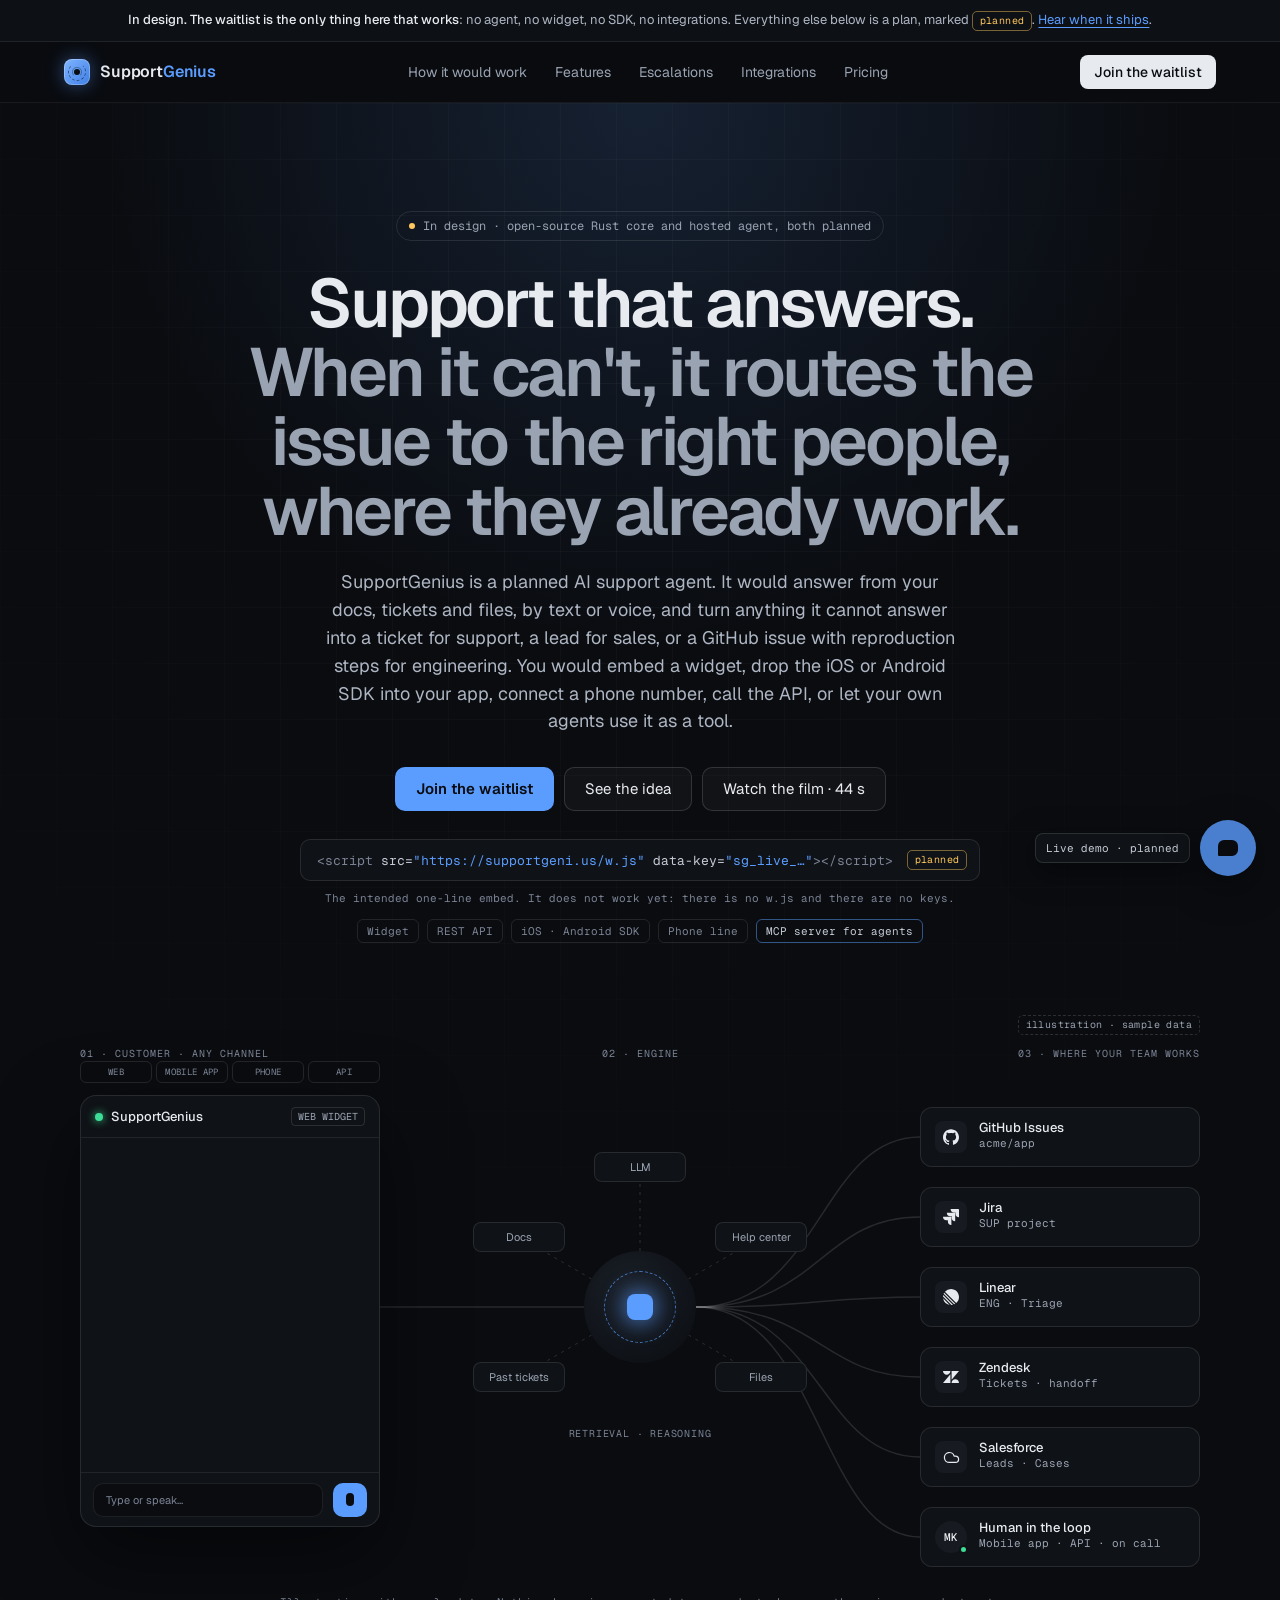
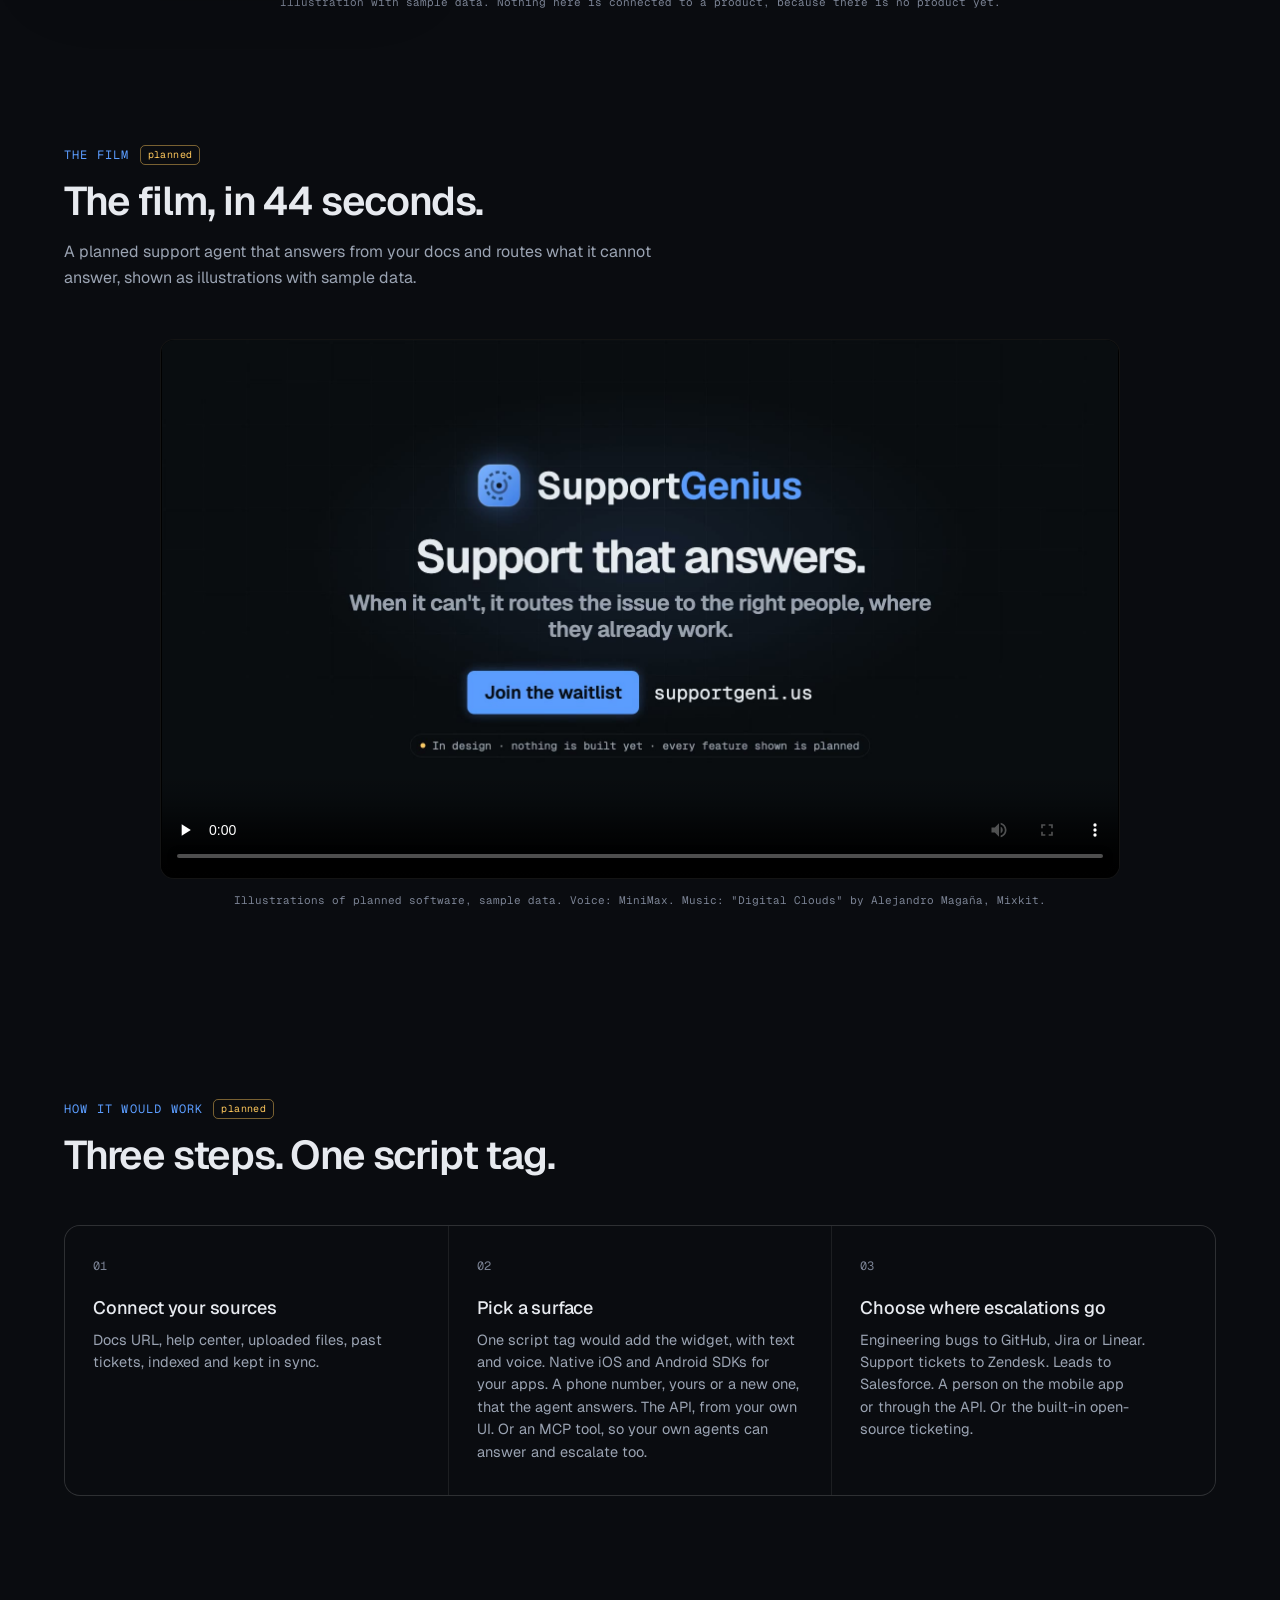
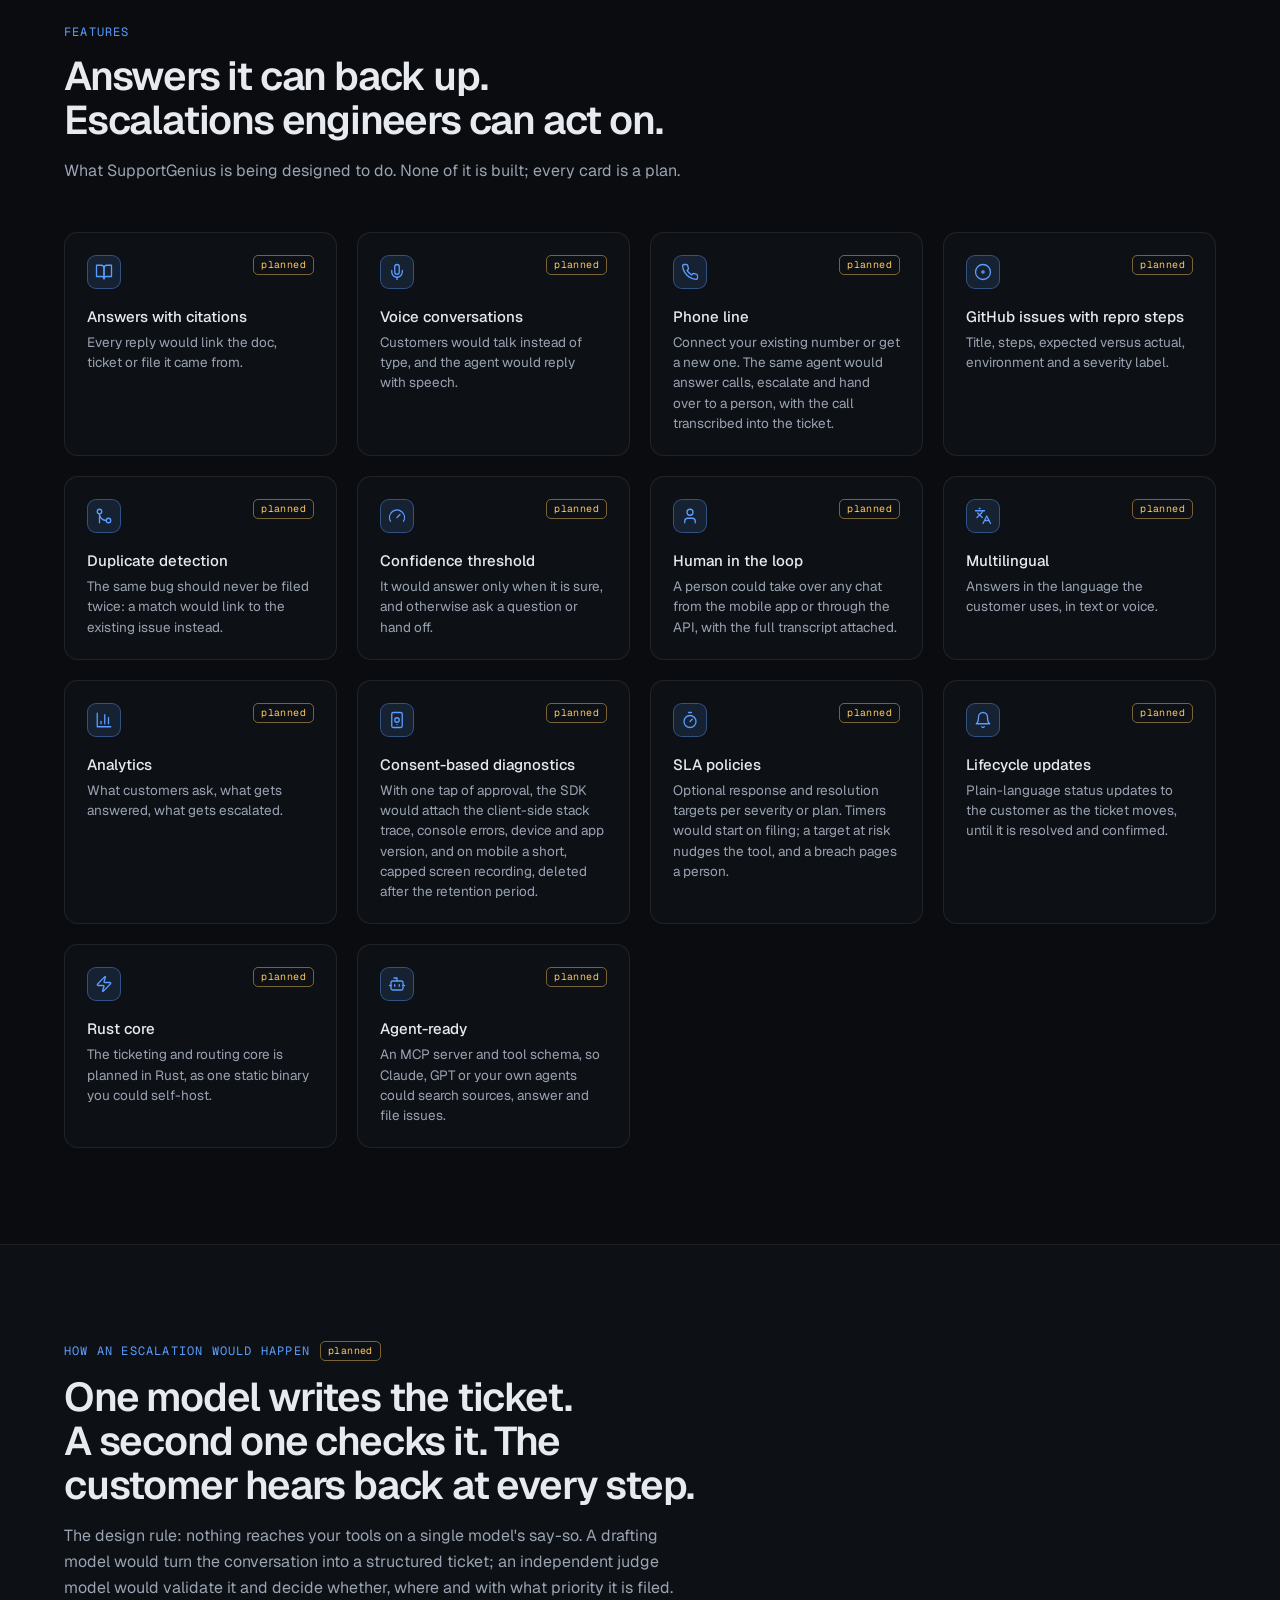
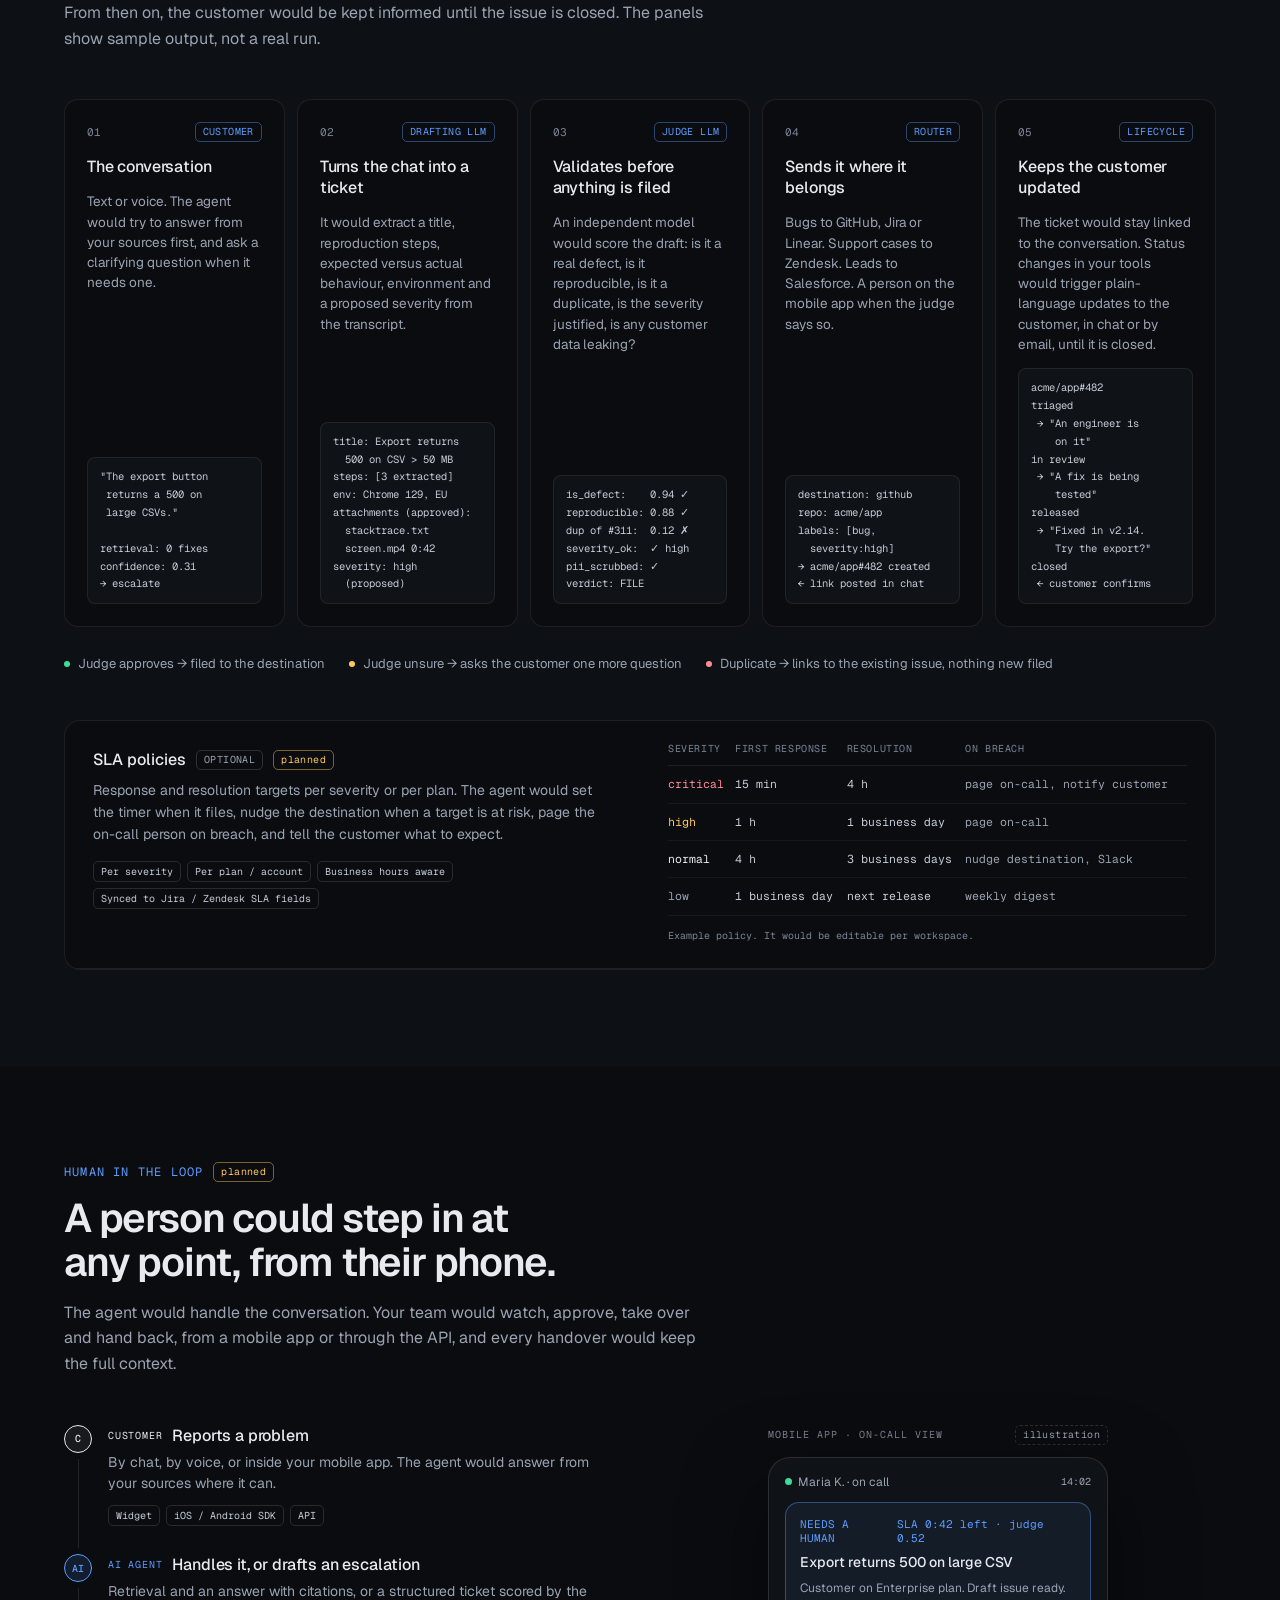
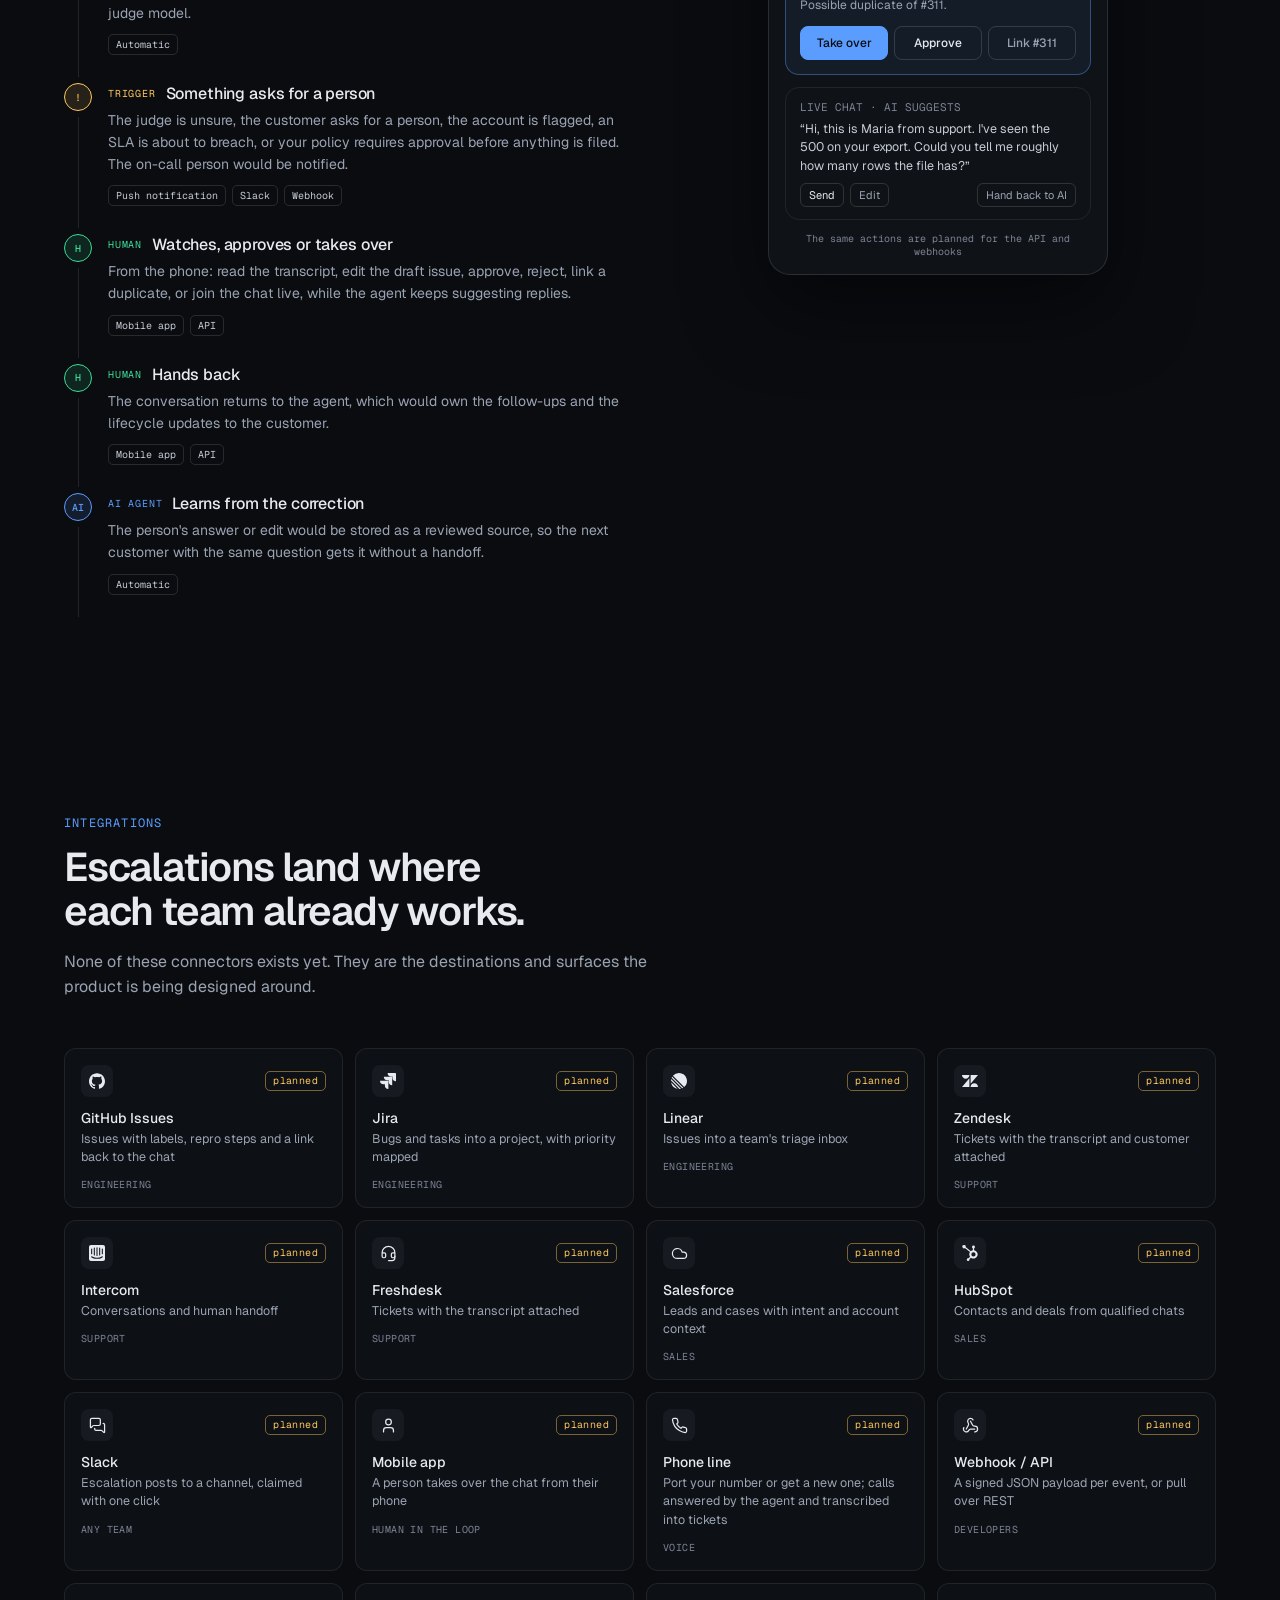
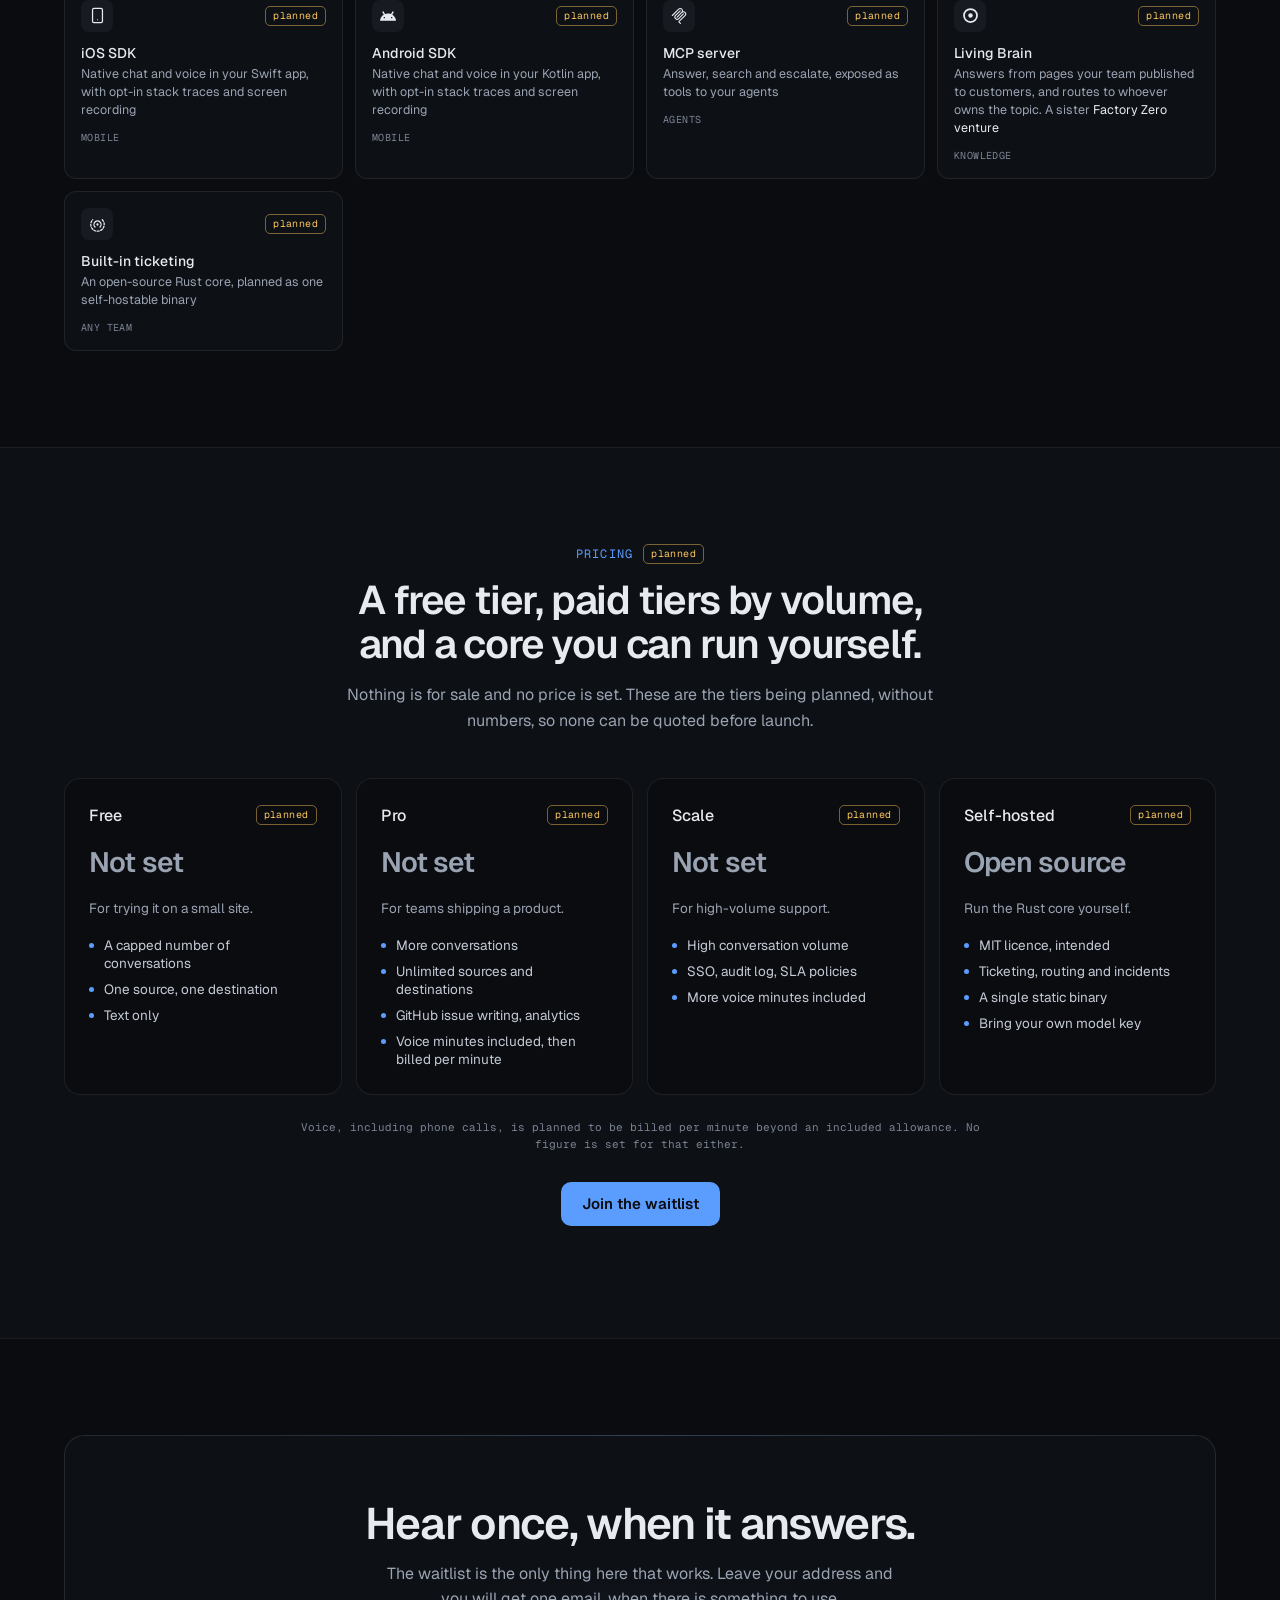
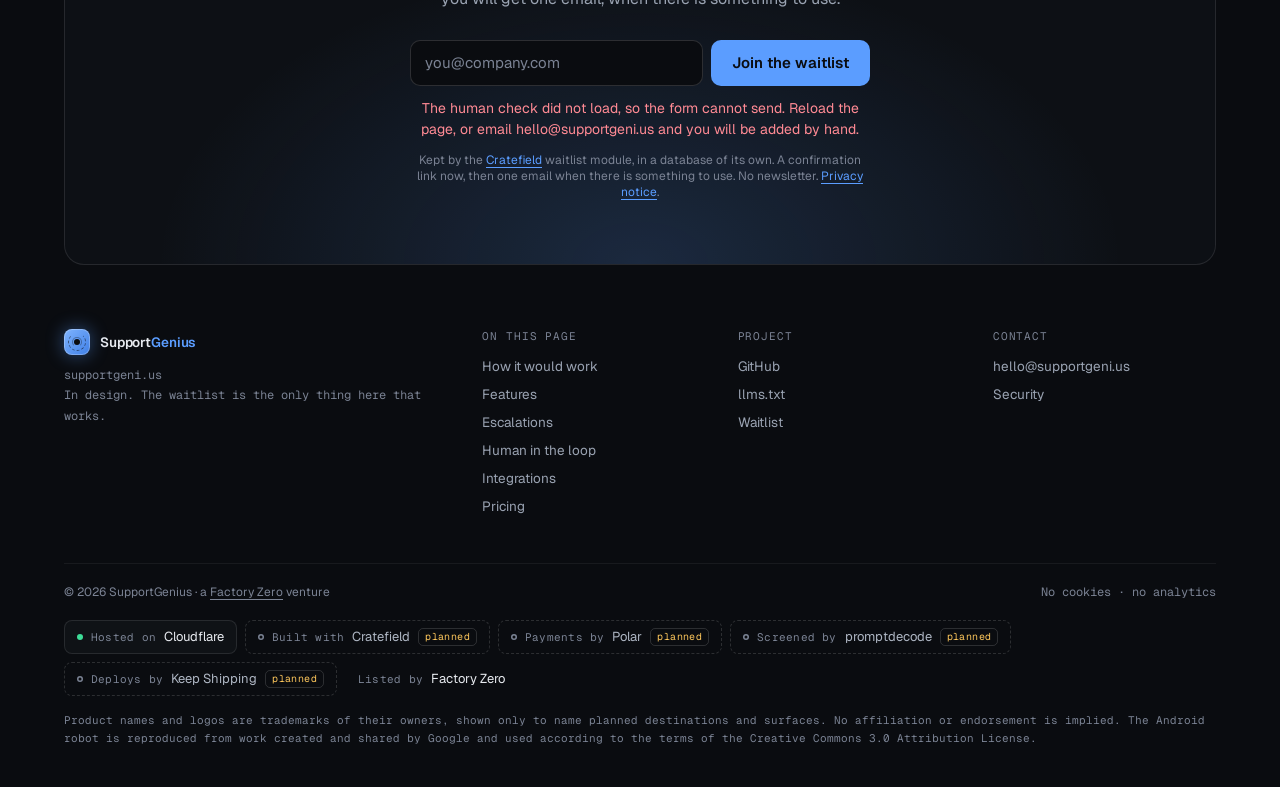
==== index.html @ 71d12147 "Open the waitlist form copy; CI for tools/check.py (#4, #8) - Honeypot: a filled "company" field sen" ====
<!DOCTYPE html>
<html lang="en">
<head>
<meta charset="utf-8">
<meta name="viewport" content="width=device-width, initial-scale=1">
<title>SupportGenius · Support that answers, and routes what it can't</title>
<meta name="description" content="SupportGenius is a planned AI support agent. It would answer from your docs, tickets and files, by text or voice, and turn what it cannot answer into a ticket for support, a lead for sales, or a GitHub issue with reproduction steps for engineering. In design; nothing is built yet.">
<link rel="canonical" href="https://supportgeni.us/">
<meta name="theme-color" content="#0a0c10">
<meta name="color-scheme" content="dark">
<meta name="robots" content="index, follow, max-snippet:-1, max-image-preview:large">

<meta property="og:type" content="website">
<meta property="og:site_name" content="SupportGenius">
<meta property="og:url" content="https://supportgeni.us/">
<meta property="og:title" content="SupportGenius · Support that answers, and routes what it can't">
<meta property="og:description" content="A planned AI support agent: answers from your docs, and files what it can't answer where your team already works. In design.">
<meta property="og:image" content="https://supportgeni.us/assets/og.png">
<meta property="og:image:width" content="1200">
<meta property="og:image:height" content="630">
<meta property="og:image:type" content="image/png">
<meta property="og:image:alt" content="SupportGenius, in design and not built yet: Support that answers. When it can't, it routes the issue to the right people.">
<meta name="twitter:card" content="summary_large_image">
<meta name="twitter:image" content="https://supportgeni.us/assets/og.png">
<meta name="twitter:image:alt" content="SupportGenius, in design and not built yet: Support that answers. When it can't, it routes the issue to the right people.">
<meta name="twitter:title" content="SupportGenius · Support that answers, and routes what it can't">
<meta name="twitter:description" content="A planned AI support agent: answers from your docs, and files what it can't answer where your team already works. In design.">

<link rel="icon" href="/assets/favicon.svg" type="image/svg+xml">
<link rel="apple-touch-icon" href="/assets/apple-touch-icon.png">
<link rel="manifest" href="/site.webmanifest">
<link rel="preconnect" href="https://fonts.googleapis.com">
<link rel="preconnect" href="https://fonts.gstatic.com" crossorigin>
<link href="https://fonts.googleapis.com/css2?family=Geist:wght@400;500;600&amp;family=Geist+Mono:wght@400;500&amp;display=swap" rel="stylesheet">
<link rel="stylesheet" href="/assets/supportgenius.css">
<script src="/assets/supportgenius.js" defer></script>

<script type="application/ld+json">
{
  "@context": "https://schema.org",
  "@graph": [
    {
      "@type": "Organization",
      "@id": "https://supportgeni.us/#organization",
      "name": "SupportGenius",
      "url": "https://supportgeni.us/",
      "email": "hello@supportgeni.us",
      "sameAs": ["https://github.com/SupportGenius"],
      "parentOrganization": { "@type": "Organization", "name": "Factory Zero", "url": "https://factory0.ventures" }
    },
    {
      "@type": "WebSite",
      "@id": "https://supportgeni.us/#website",
      "url": "https://supportgeni.us/",
      "name": "SupportGenius",
      "description": "A planned AI support agent that answers from your docs and routes what it cannot answer.",
      "inLanguage": "en",
      "publisher": { "@id": "https://supportgeni.us/#organization" }
    },
    {
      "@type": "SoftwareApplication",
      "@id": "https://supportgeni.us/#app",
      "name": "SupportGenius",
      "applicationCategory": "BusinessApplication",
      "operatingSystem": "Web, iOS, Android",
      "url": "https://supportgeni.us/",
      "publisher": { "@id": "https://supportgeni.us/#organization" },
      "releaseNotes": "In design. Not released; no part of this product is available to use yet, and no price is set."
    },
    {
      "@type": "WebPage",
      "@id": "https://supportgeni.us/#webpage",
      "url": "https://supportgeni.us/",
      "name": "SupportGenius · Support that answers, and routes what it can't",
      "isPartOf": { "@id": "https://supportgeni.us/#website" },
      "about": { "@id": "https://supportgeni.us/#app" }
    }
  ]
}
</script>
</head>
<body>
<a class="skip" href="#main">Skip to content</a>

<!-- icon sprite: feature icons, drawn at 24×24 with a 1.75 stroke -->
<svg width="0" height="0" style="position:absolute" aria-hidden="true" focusable="false">
  <symbol id="i-cite" viewBox="0 0 24 24"><path d="M2 3h6a4 4 0 0 1 4 4v14a3 3 0 0 0-3-3H2z"/><path d="M22 3h-6a4 4 0 0 0-4 4v14a3 3 0 0 1 3-3h7z"/></symbol>
  <symbol id="i-voice" viewBox="0 0 24 24"><path d="M12 2a3 3 0 0 0-3 3v7a3 3 0 0 0 6 0V5a3 3 0 0 0-3-3Z"/><path d="M19 10v2a7 7 0 0 1-14 0v-2"/><line x1="12" y1="19" x2="12" y2="22"/></symbol>
  <symbol id="i-phone" viewBox="0 0 24 24"><path d="M22 16.92v3a2 2 0 0 1-2.18 2 19.79 19.79 0 0 1-8.63-3.07 19.5 19.5 0 0 1-6-6 19.79 19.79 0 0 1-3.07-8.67A2 2 0 0 1 4.11 2h3a2 2 0 0 1 2 1.72c.13.96.36 1.9.7 2.81a2 2 0 0 1-.45 2.11L8.09 9.91a16 16 0 0 0 6 6l1.27-1.27a2 2 0 0 1 2.11-.45c.91.34 1.85.57 2.81.7A2 2 0 0 1 22 16.92z"/></symbol>
  <symbol id="i-issue" viewBox="0 0 24 24"><circle cx="12" cy="12" r="10"/><circle cx="12" cy="12" r="1.5"/></symbol>
  <symbol id="i-dupe" viewBox="0 0 24 24"><circle cx="18" cy="18" r="3"/><circle cx="6" cy="6" r="3"/><path d="M6 21V9a9 9 0 0 0 9 9"/></symbol>
  <symbol id="i-gauge" viewBox="0 0 24 24"><path d="m12 14 4-4"/><path d="M3.34 19a10 10 0 1 1 17.32 0"/></symbol>
  <symbol id="i-person" viewBox="0 0 24 24"><path d="M19 21v-2a4 4 0 0 0-4-4H9a4 4 0 0 0-4 4v2"/><circle cx="12" cy="7" r="4"/></symbol>
  <symbol id="i-lang" viewBox="0 0 24 24"><path d="m5 8 6 6"/><path d="m4 14 6-6 2-3"/><path d="M2 5h12"/><path d="M7 2h1"/><path d="m22 22-5-10-5 10"/><path d="M14 18h6"/></symbol>
  <symbol id="i-chart" viewBox="0 0 24 24"><path d="M3 3v18h18"/><path d="M18 17V9"/><path d="M13 17V5"/><path d="M8 17v-3"/></symbol>
  <symbol id="i-device" viewBox="0 0 24 24"><rect x="5" y="2" width="14" height="20" rx="2"/><circle cx="12" cy="12" r="3"/><path d="M12 18h.01"/></symbol>
  <symbol id="i-timer" viewBox="0 0 24 24"><line x1="10" y1="2" x2="14" y2="2"/><line x1="12" y1="14" x2="15" y2="11"/><circle cx="12" cy="14" r="8"/></symbol>
  <symbol id="i-bell" viewBox="0 0 24 24"><path d="M6 8a6 6 0 0 1 12 0c0 7 3 9 3 9H3s3-2 3-9"/><path d="M10.3 21a1.94 1.94 0 0 0 3.4 0"/></symbol>
  <symbol id="i-bolt" viewBox="0 0 24 24"><path d="M4 14a1 1 0 0 1-.78-1.63l9.9-10.2a.5.5 0 0 1 .86.46l-1.92 6.02A1 1 0 0 0 13 10h7a1 1 0 0 1 .78 1.63l-9.9 10.2a.5.5 0 0 1-.86-.46l1.92-6.02A1 1 0 0 0 11 14z"/></symbol>
  <symbol id="i-agent" viewBox="0 0 24 24"><path d="M12 8V4H8"/><rect x="4" y="8" width="16" height="12" rx="2"/><path d="M2 14h2"/><path d="M20 14h2"/><path d="M15 13v2"/><path d="M9 13v2"/></symbol>
  <!-- brand marks: Simple Icons 16.31.0 (CC0-1.0), drawn in one colour. Trademarks of their owners; see COPY.md -->
  <symbol id="b-github" viewBox="0 0 24 24"><path d="M12 .297c-6.63 0-12 5.373-12 12 0 5.303 3.438 9.8 8.205 11.385.6.113.82-.258.82-.577 0-.285-.01-1.04-.015-2.04-3.338.724-4.042-1.61-4.042-1.61C4.422 18.07 3.633 17.7 3.633 17.7c-1.087-.744.084-.729.084-.729 1.205.084 1.838 1.236 1.838 1.236 1.07 1.835 2.809 1.305 3.495.998.108-.776.417-1.305.76-1.605-2.665-.3-5.466-1.332-5.466-5.93 0-1.31.465-2.38 1.235-3.22-.135-.303-.54-1.523.105-3.176 0 0 1.005-.322 3.3 1.23.96-.267 1.98-.399 3-.405 1.02.006 2.04.138 3 .405 2.28-1.552 3.285-1.23 3.285-1.23.645 1.653.24 2.873.12 3.176.765.84 1.23 1.91 1.23 3.22 0 4.61-2.805 5.625-5.475 5.92.42.36.81 1.096.81 2.22 0 1.606-.015 2.896-.015 3.286 0 .315.21.69.825.57C20.565 22.092 24 17.592 24 12.297c0-6.627-5.373-12-12-12"/></symbol>
  <symbol id="b-jira" viewBox="0 0 24 24"><path d="M11.571 11.513H0a5.218 5.218 0 0 0 5.232 5.215h2.13v2.057A5.215 5.215 0 0 0 12.575 24V12.518a1.005 1.005 0 0 0-1.005-1.005zm5.723-5.756H5.736a5.215 5.215 0 0 0 5.215 5.214h2.129v2.058a5.218 5.218 0 0 0 5.215 5.214V6.758a1.001 1.001 0 0 0-1.001-1.001zM23.013 0H11.455a5.215 5.215 0 0 0 5.215 5.215h2.129v2.057A5.215 5.215 0 0 0 24 12.483V1.005A1.001 1.001 0 0 0 23.013 0Z"/></symbol>
  <symbol id="b-linear" viewBox="0 0 24 24"><path d="M2.886 4.18A11.982 11.982 0 0 1 11.99 0C18.624 0 24 5.376 24 12.009c0 3.64-1.62 6.903-4.18 9.105L2.887 4.18ZM1.817 5.626l16.556 16.556c-.524.33-1.075.62-1.65.866L.951 7.277c.247-.575.537-1.126.866-1.65ZM.322 9.163l14.515 14.515c-.71.172-1.443.282-2.195.322L0 11.358a12 12 0 0 1 .322-2.195Zm-.17 4.862 9.823 9.824a12.02 12.02 0 0 1-9.824-9.824Z"/></symbol>
  <symbol id="b-zendesk" viewBox="0 0 24 24"><path d="M12.914 2.904V16.29L24 2.905H12.914zM0 2.906C0 5.966 2.483 8.45 5.543 8.45s5.542-2.484 5.543-5.544H0zm11.086 4.807L0 21.096h11.086V7.713zm7.37 7.84c-3.063 0-5.542 2.48-5.542 5.543H24c0-3.06-2.48-5.543-5.543-5.543z"/></symbol>
  <!-- more brand marks for the integrations grid: Simple Icons 16.31.0 (CC0-1.0). Android robot: CC BY 3.0, Google (credited in the footer) -->
  <symbol id="b-intercom" viewBox="0 0 24 24"><path d="M21 0H3C1.343 0 0 1.343 0 3v18c0 1.658 1.343 3 3 3h18c1.658 0 3-1.342 3-3V3c0-1.657-1.342-3-3-3zm-5.801 4.399c0-.44.36-.8.802-.8.44 0 .8.36.8.8v10.688c0 .442-.36.801-.8.801-.443 0-.802-.359-.802-.801V4.399zM11.2 3.994c0-.44.357-.799.8-.799s.8.359.8.799v11.602c0 .44-.357.8-.8.8s-.8-.36-.8-.8V3.994zm-4 .405c0-.44.359-.8.799-.8.443 0 .802.36.802.8v10.688c0 .442-.36.801-.802.801-.44 0-.799-.359-.799-.801V4.399zM3.199 6c0-.442.36-.8.802-.8.44 0 .799.358.799.8v7.195c0 .441-.359.8-.799.8-.443 0-.802-.36-.802-.8V6zM20.52 18.202c-.123.105-3.086 2.593-8.52 2.593-5.433 0-8.397-2.486-8.521-2.593-.335-.288-.375-.792-.086-1.128.285-.334.79-.375 1.125-.09.047.041 2.693 2.211 7.481 2.211 4.848 0 7.456-2.186 7.479-2.207.334-.289.839-.25 1.128.086.289.336.25.84-.086 1.128zm.281-5.007c0 .441-.36.8-.801.8-.441 0-.801-.36-.801-.8V6c0-.442.361-.8.801-.8.441 0 .801.357.801.8v7.195z"/></symbol>
  <symbol id="b-hubspot" viewBox="0 0 24 24"><path d="M18.164 7.93V5.084a2.198 2.198 0 001.267-1.978v-.067A2.2 2.2 0 0017.238.845h-.067a2.2 2.2 0 00-2.193 2.193v.067a2.196 2.196 0 001.252 1.973l.013.006v2.852a6.22 6.22 0 00-2.969 1.31l.012-.01-7.828-6.095A2.497 2.497 0 104.3 4.656l-.012.006 7.697 5.991a6.176 6.176 0 00-1.038 3.446c0 1.343.425 2.588 1.147 3.607l-.013-.02-2.342 2.343a1.968 1.968 0 00-.58-.095h-.002a2.033 2.033 0 102.033 2.033 1.978 1.978 0 00-.1-.595l.005.014 2.317-2.317a6.247 6.247 0 104.782-11.134l-.036-.005zm-.964 9.378a3.206 3.206 0 113.215-3.207v.002a3.206 3.206 0 01-3.207 3.207z"/></symbol>
  <symbol id="b-modelcontextprotocol" viewBox="0 0 24 24"><path d="M13.85 0a4.16 4.16 0 0 0-2.95 1.217L1.456 10.66a.835.835 0 0 0 0 1.18.835.835 0 0 0 1.18 0l9.442-9.442a2.49 2.49 0 0 1 3.541 0 2.49 2.49 0 0 1 0 3.541L8.59 12.97l-.1.1a.835.835 0 0 0 0 1.18.835.835 0 0 0 1.18 0l.1-.098 7.03-7.034a2.49 2.49 0 0 1 3.542 0l.049.05a2.49 2.49 0 0 1 0 3.54l-8.54 8.54a1.96 1.96 0 0 0 0 2.755l1.753 1.753a.835.835 0 0 0 1.18 0 .835.835 0 0 0 0-1.18l-1.753-1.753a.266.266 0 0 1 0-.394l8.54-8.54a4.185 4.185 0 0 0 0-5.9l-.05-.05a4.16 4.16 0 0 0-2.95-1.218c-.2 0-.401.02-.6.048a4.17 4.17 0 0 0-1.17-3.552A4.16 4.16 0 0 0 13.85 0m0 3.333a.84.84 0 0 0-.59.245L6.275 10.56a4.186 4.186 0 0 0 0 5.902 4.186 4.186 0 0 0 5.902 0L19.16 9.48a.835.835 0 0 0 0-1.18.835.835 0 0 0-1.18 0l-6.985 6.984a2.49 2.49 0 0 1-3.54 0 2.49 2.49 0 0 1 0-3.54l6.983-6.985a.835.835 0 0 0 0-1.18.84.84 0 0 0-.59-.245"/></symbol>
  <symbol id="b-android" viewBox="0 0 24 24"><path d="M18.4395 5.5586c-.675 1.1664-1.352 2.3318-2.0274 3.498-.0366-.0155-.0742-.0286-.1113-.043-1.8249-.6957-3.484-.8-4.42-.787-1.8551.0185-3.3544.4643-4.2597.8203-.084-.1494-1.7526-3.021-2.0215-3.4864a1.1451 1.1451 0 0 0-.1406-.1914c-.3312-.364-.9054-.4859-1.379-.203-.475.282-.7136.9361-.3886 1.5019 1.9466 3.3696-.0966-.2158 1.9473 3.3593.0172.031-.4946.2642-1.3926 1.0177C2.8987 12.176.452 14.772 0 18.9902h24c-.119-1.1108-.3686-2.099-.7461-3.0683-.7438-1.9118-1.8435-3.2928-2.7402-4.1836a12.1048 12.1048 0 0 0-2.1309-1.6875c.6594-1.122 1.312-2.2559 1.9649-3.3848.2077-.3615.1886-.7956-.0079-1.1191a1.1001 1.1001 0 0 0-.8515-.5332c-.5225-.0536-.9392.3128-1.0488.5449zm-.0391 8.461c.3944.5926.324 1.3306-.1563 1.6503-.4799.3197-1.188.0985-1.582-.4941-.3944-.5927-.324-1.3307.1563-1.6504.4727-.315 1.1812-.1086 1.582.4941zM7.207 13.5273c.4803.3197.5506 1.0577.1563 1.6504-.394.5926-1.1038.8138-1.584.4941-.48-.3197-.5503-1.0577-.1563-1.6504.4008-.6021 1.1087-.8106 1.584-.4941z"/></symbol>
  <!-- line icons for cards whose brand does not allow its logo yet, or has none: Lucide 1.47.0 (ISC) -->
  <symbol id="i-smartphone" viewBox="0 0 24 24"><rect width="14" height="20" x="5" y="2" rx="2" ry="2" /><path d="M12 18h.01" /></symbol>
  <symbol id="i-webhook" viewBox="0 0 24 24"><path d="M18 16.98h-5.99c-1.1 0-1.95.94-2.48 1.9A4 4 0 0 1 2 17c.01-.7.2-1.4.57-2" /><path d="m6 17 3.13-5.78c.53-.97.1-2.18-.5-3.1a4 4 0 1 1 6.89-4.06" /><path d="m12 6 3.13 5.73C15.66 12.7 16.9 13 18 13a4 4 0 0 1 0 8" /></symbol>
  <symbol id="i-headset" viewBox="0 0 24 24"><path d="M3 11h3a2 2 0 0 1 2 2v3a2 2 0 0 1-2 2H5a2 2 0 0 1-2-2v-5Zm0 0a9 9 0 1 1 18 0m0 0v5a2 2 0 0 1-2 2h-1a2 2 0 0 1-2-2v-3a2 2 0 0 1 2-2h3Z" /><path d="M21 16v2a4 4 0 0 1-4 4h-5" /></symbol>
  <symbol id="i-messages-square" viewBox="0 0 24 24"><path d="M16 10a2 2 0 0 1-2 2H6.828a2 2 0 0 0-1.414.586l-2.202 2.202A.71.71 0 0 1 2 14.286V4a2 2 0 0 1 2-2h10a2 2 0 0 1 2 2z" /><path d="M20 9a2 2 0 0 1 2 2v10.286a.71.71 0 0 1-1.212.502l-2.202-2.202A2 2 0 0 0 17.172 19H10a2 2 0 0 1-2-2v-1" /></symbol>
  <!-- the SupportGenius mark, one colour, for the built-in ticketing card -->
  <symbol id="i-sg" viewBox="0 0 24 24"><circle cx="12" cy="12" r="9.5" pathLength="64" stroke-dasharray="3 2.33 3 2.33 3 2.33 3 2.33 3 2.33 3 2.33 3 2.33 3 2.33 3 2.33 0 16" transform="rotate(-45 12 12)"/><circle cx="12" cy="12" r="5" pathLength="100" stroke-dasharray="75 25" transform="rotate(135 12 12)"/><circle cx="12" cy="12" r="1.6" fill="currentColor" stroke="none"/></symbol>
  <!-- Salesforce is not in Simple Icons and restricts its logo: a generic cloud, not its mark -->
  <symbol id="i-cloud" viewBox="0 0 24 24"><path d="M17.5 19H9a7 7 0 1 1 6.71-9h1.79a4.5 4.5 0 1 1 0 9Z"/></symbol>
</svg>

<p class="banner">
  <strong>In design. The waitlist is the only thing here that works</strong>: no agent, no widget, no SDK, no integrations.
  Everything else below is a plan, marked <span class="chip chip--planned">planned</span>.
  <a href="#waitlist">Hear when it ships</a>.
</p>

<nav class="nav" aria-label="Main">
  <div class="wrap nav__in">
    <a class="brand" href="#top" aria-label="SupportGenius, home"><span class="logo" aria-hidden="true"><i></i></span><span>Support<b>Genius</b></span></a>
    <div class="nav__links">
      <a href="#how">How it would work</a>
      <a href="#features">Features</a>
      <a href="#pipeline">Escalations</a>
      <a href="#integrations">Integrations</a>
      <a href="#pricing">Pricing</a>
    </div>
    <a class="nav__cta" href="#waitlist">Join the waitlist</a>
  </div>
</nav>

<main id="main">

<!-- ------------------------------------------------------------ hero -->
<section class="hero" id="top" aria-labelledby="hero-title">
  <div class="hero__glow"></div>
  <div class="hero__grid"></div>
  <div class="hero__copy">
    <p class="pill">In design · open-source Rust core and hosted agent, both planned</p>
    <h1 id="hero-title">Support that answers.<br><span>When it can't, it routes the issue to the right people, where they already work.</span></h1>
    <p class="hero__lede">SupportGenius is a planned AI support agent. It would answer from your docs, tickets and files, by text or voice, and turn anything it cannot answer into a ticket for support, a lead for sales, or a GitHub issue with reproduction steps for engineering. You would embed a widget, drop the iOS or Android SDK into your app, connect a phone number, call the API, or let your own agents use it as a tool.</p>
    <div class="hero__ctas">
      <a class="btn" href="#waitlist">Join the waitlist</a>
      <a class="btn btn--ghost" href="#demo">See the idea</a>
      <a class="btn btn--ghost" href="#film" data-play-film>Watch the film · 44 s</a>
    </div>
    <div class="snippet" title="The intended embed. w.js is not served yet.">
      <code><span class="t">&lt;script</span> src=<span class="v">"https://supportgeni.us/w.js"</span> data-key=<span class="v">"sg_live_…"</span><span class="t">&gt;&lt;/script&gt;</span></code>
      <span class="chip chip--planned">planned</span>
    </div>
    <p class="snippet__note">The intended one-line embed. It does not work yet: there is no w.js and there are no keys.</p>
    <ul class="surfaces" aria-label="Planned surfaces">
      <li>Widget</li>
      <li>REST API</li>
      <li>iOS · Android SDK</li>
      <li>Phone line</li>
      <li class="hi">MCP server for agents</li>
    </ul>
  </div>

  <!-- The demo is an ILLUSTRATION with sample data. Keep the chip and the caption. -->
  <figure class="demo" id="demo" aria-labelledby="demo-caption">
    <div class="demo__bar"><span class="chip chip--illus">illustration · sample data</span></div>
    <p class="sr-only">An animated illustration of three sample conversations. On a web widget, a customer asks how to change a billing address and is answered from the billing docs. In an iOS app, a customer reports that the export button returns a 500 on large CSVs; with no fix in the docs, the agent files a GitHub issue with reproduction steps and severity high, and the same escalation is shown landing in Jira, Linear, Zendesk and with an on-call person. On a phone call, a customer asks about volume pricing for 50 seats, and the agent passes a lead to Salesforce.</p>
    <div class="stage" data-stage aria-hidden="true">
      <div class="stage__canvas">

        <svg viewBox="0 0 1120 520" width="1120" height="520">
          <g fill="none" stroke="rgba(255,255,255,.12)" stroke-width="1.5">
            <path d="M300,260 C 400,260 420,260 504,260"/>
            <path d="M616,260 C 740,260 740,90 840,90"/>
            <path d="M616,260 C 740,260 740,170 840,170"/>
            <path d="M616,260 C 740,260 740,250 840,250"/>
            <path d="M616,260 C 740,260 740,330 840,330"/>
            <path d="M616,260 C 740,260 740,410 840,410"/>
            <path d="M616,260 C 740,260 740,490 840,490"/>
          </g>
          <g class="flow" fill="none" stroke="rgba(255,255,255,.14)" stroke-width="1" stroke-dasharray="3 5">
            <line x1="560" y1="260" x2="560" y2="120"/>
            <line x1="560" y1="260" x2="439" y2="190"/>
            <line x1="560" y1="260" x2="681" y2="190"/>
            <line x1="560" y1="260" x2="439" y2="330"/>
            <line x1="560" y1="260" x2="681" y2="330"/>
          </g>
          <!-- packets: one per hop, timed as fractions of the 32 s loop -->
          <circle class="pkt" r="5" fill="#5b9dff" opacity="0">
            <animateMotion dur="32s" repeatCount="indefinite" calcMode="linear" keyPoints="0;0;1;1" keyTimes="0;0.04;0.07;1" path="M300,260 C 400,260 420,260 504,260"/>
            <animate attributeName="opacity" dur="32s" repeatCount="indefinite" values="0;0;1;1;0;0" keyTimes="0;0.04;0.043;0.067;0.07;1"/>
          </circle>
          <circle class="pkt" r="5" fill="#5b9dff" opacity="0">
            <animateMotion dur="32s" repeatCount="indefinite" calcMode="linear" keyPoints="0;0;1;1" keyTimes="0;0.12;0.14;1" path="M504,260 C 420,260 400,260 300,260"/>
            <animate attributeName="opacity" dur="32s" repeatCount="indefinite" values="0;0;1;1;0;0" keyTimes="0;0.12;0.123;0.137;0.14;1"/>
          </circle>
          <circle class="pkt" r="5" fill="#5b9dff" opacity="0">
            <animateMotion dur="32s" repeatCount="indefinite" calcMode="linear" keyPoints="0;0;1;1" keyTimes="0;0.27;0.3;1" path="M300,260 C 400,260 420,260 504,260"/>
            <animate attributeName="opacity" dur="32s" repeatCount="indefinite" values="0;0;1;1;0;0" keyTimes="0;0.27;0.273;0.297;0.3;1"/>
          </circle>
          <circle class="pkt" r="5" fill="#5b9dff" opacity="0">
            <animateMotion dur="32s" repeatCount="indefinite" calcMode="linear" keyPoints="0;0;1;1" keyTimes="0;0.36;0.39;1" path="M616,260 C 740,260 740,90 840,90"/>
            <animate attributeName="opacity" dur="32s" repeatCount="indefinite" values="0;0;1;1;0;0" keyTimes="0;0.36;0.363;0.387;0.39;1"/>
          </circle>
          <circle class="pkt" r="5" fill="#5b9dff" opacity="0">
            <animateMotion dur="32s" repeatCount="indefinite" calcMode="linear" keyPoints="0;0;1;1" keyTimes="0;0.45;0.48;1" path="M616,260 C 740,260 740,170 840,170"/>
            <animate attributeName="opacity" dur="32s" repeatCount="indefinite" values="0;0;1;1;0;0" keyTimes="0;0.45;0.453;0.477;0.48;1"/>
          </circle>
          <circle class="pkt" r="5" fill="#5b9dff" opacity="0">
            <animateMotion dur="32s" repeatCount="indefinite" calcMode="linear" keyPoints="0;0;1;1" keyTimes="0;0.53;0.56;1" path="M616,260 C 740,260 740,250 840,250"/>
            <animate attributeName="opacity" dur="32s" repeatCount="indefinite" values="0;0;1;1;0;0" keyTimes="0;0.53;0.533;0.557;0.56;1"/>
          </circle>
          <circle class="pkt" r="5" fill="#5b9dff" opacity="0">
            <animateMotion dur="32s" repeatCount="indefinite" calcMode="linear" keyPoints="0;0;1;1" keyTimes="0;0.6;0.63;1" path="M616,260 C 740,260 740,330 840,330"/>
            <animate attributeName="opacity" dur="32s" repeatCount="indefinite" values="0;0;1;1;0;0" keyTimes="0;0.6;0.603;0.627;0.63;1"/>
          </circle>
          <circle class="pkt" r="5" fill="#5b9dff" opacity="0">
            <animateMotion dur="32s" repeatCount="indefinite" calcMode="linear" keyPoints="0;0;1;1" keyTimes="0;0.6;0.63;1" path="M616,260 C 740,260 740,490 840,490"/>
            <animate attributeName="opacity" dur="32s" repeatCount="indefinite" values="0;0;1;1;0;0" keyTimes="0;0.6;0.603;0.627;0.63;1"/>
          </circle>
          <circle class="pkt" r="5" fill="#5b9dff" opacity="0">
            <animateMotion dur="32s" repeatCount="indefinite" calcMode="linear" keyPoints="0;0;1;1" keyTimes="0;0.76;0.79;1" path="M300,260 C 400,260 420,260 504,260"/>
            <animate attributeName="opacity" dur="32s" repeatCount="indefinite" values="0;0;1;1;0;0" keyTimes="0;0.76;0.763;0.787;0.79;1"/>
          </circle>
          <circle class="pkt" r="5" fill="#5b9dff" opacity="0">
            <animateMotion dur="32s" repeatCount="indefinite" calcMode="linear" keyPoints="0;0;1;1" keyTimes="0;0.84;0.87;1" path="M616,260 C 740,260 740,410 840,410"/>
            <animate attributeName="opacity" dur="32s" repeatCount="indefinite" values="0;0;1;1;0;0" keyTimes="0;0.84;0.843;0.867;0.87;1"/>
          </circle>
          <circle class="pkt" r="5" fill="#5b9dff" opacity="0">
            <animateMotion dur="32s" repeatCount="indefinite" calcMode="linear" keyPoints="0;0;1;1" keyTimes="0;0.84;0.87;1" path="M504,260 C 420,260 400,260 300,260"/>
            <animate attributeName="opacity" dur="32s" repeatCount="indefinite" values="0;0;1;1;0;0" keyTimes="0;0.84;0.843;0.867;0.87;1"/>
          </circle>
        </svg>

        <!-- 01 · customer: one widget, three scenes -->
        <div class="widget">
          <div class="widget__head">
            <div class="a-sceneA"><span class="live"></span><b>SupportGenius</b><span class="badge">WEB WIDGET</span></div>
            <div class="a-sceneB"><span class="clock">9:41</span><b style="margin-left:6px">Acme · Help</b><span class="badge">iOS SDK</span></div>
            <div class="a-sceneC"><span class="live"></span><b>+1 (415) 555-0134</b><span class="clock">00:42</span><span class="badge">PHONE LINE</span></div>
          </div>
          <div class="widget__body">
            <div class="bub-me a-msgA">How do I change my billing address?</div>
            <div class="bub-me a-msgB">The export button returns a 500 on large CSVs.</div>
            <div class="typing a-typA"><i></i><i></i><i></i></div>
            <div class="typing a-typB"><i></i><i></i><i></i></div>
            <div class="bub-ai a-repA">
              <div>Go to Settings › Billing › Payment details and edit the address. It applies from your next invoice.</div>
              <div class="cite">Billing docs › Changing your plan</div>
            </div>
            <div class="bub-ai a-repB">
              <div>No fix in the docs, so I've filed this with your engineers, with the steps and the stack trace you approved. You'll get an email when it's resolved.</div>
              <div class="cite">Escalated · severity high</div>
            </div>
            <div class="bub-me a-msgC">Do you offer volume pricing for 50 seats?</div>
            <div class="typing a-typC"><i></i><i></i><i></i></div>
            <div class="bub-ai a-repC">
              <div>Yes, volume pricing starts at 25 seats. I've passed your details to sales; someone will reach out today.</div>
              <div class="cite">Pricing docs › Volume plans</div>
            </div>
          </div>
          <div class="widget__foot">
            <div class="a-sceneA"><div class="input">Type or speak…</div><span class="mic"></span></div>
            <div class="a-sceneB"><div class="input" style="justify-content:space-between">Message…<span class="badge" style="margin-left:0">SEND LOGS?</span></div><span class="mic"></span></div>
            <div class="a-sceneC"><div class="input"><span class="wave"></span><span class="wave"></span><span class="wave"></span><span class="wave"></span><span class="wave"></span><span class="wave"></span><span class="listening">Listening…</span></div><span class="hang"></span></div>
          </div>
        </div>

        <!-- 02 · engine -->
        <div class="core"><div class="core__ring"></div></div>
        <div class="cv-label" style="left:470px;top:380px;width:180px;text-align:center;letter-spacing:.08em">RETRIEVAL · REASONING</div>
        <div class="node a-nodeABC" style="left:514px;top:105px">LLM</div>
        <div class="node a-nodeAC" style="left:393px;top:175px">Docs</div>
        <div class="node a-nodeA" style="left:635px;top:175px">Help center</div>
        <div class="node a-nodeB" style="left:393px;top:315px">Past tickets</div>
        <div class="node a-nodeB" style="left:635px;top:315px">Files</div>

        <!-- 03 · destinations: each card lights up in turn (--d) -->
        <div class="dest a-card" style="top:60px">
          <span class="mark" title="GitHub"><svg width="16" height="16" fill="currentColor" aria-hidden="true"><use href="#b-github"/></svg></span>
          <div class="dest__txt">
            <div class="a-base"><div class="dest__name">GitHub Issues</div><div class="dest__sub">acme/app</div></div>
            <div class="a-issue"><div class="dest__issue"><b>#482</b> Export returns 500 on large CSV</div><div class="lbls"><span class="lbl lbl--bug">bug</span><span class="lbl lbl--hi">severity:high</span><span class="lbl">repro steps</span></div></div>
          </div>
        </div>
        <div class="dest a-card" style="top:140px;--d:.085">
          <span class="mark" title="Jira"><svg width="16" height="16" fill="currentColor" aria-hidden="true"><use href="#b-jira"/></svg></span>
          <div class="dest__txt">
            <div class="a-base"><div class="dest__name">Jira</div><div class="dest__sub">SUP project</div></div>
            <div class="a-issue"><div class="dest__issue"><b>SUP-1042</b> Export returns 500 on large CSV</div><div class="lbls"><span class="lbl lbl--bug">Type: Bug</span><span class="lbl lbl--hi">Priority: High</span><span class="lbl">To Do</span></div></div>
          </div>
        </div>
        <div class="dest a-card" style="top:220px;--d:.165">
          <span class="mark" title="Linear"><svg width="16" height="16" fill="currentColor" aria-hidden="true"><use href="#b-linear"/></svg></span>
          <div class="dest__txt">
            <div class="a-base"><div class="dest__name">Linear</div><div class="dest__sub">ENG · Triage</div></div>
            <div class="a-issue"><div class="dest__issue"><b>ENG-318</b> Export returns 500 on large CSV</div><div class="lbls"><span class="lbl lbl--hi">Urgent</span><span class="lbl">Triage</span><span class="lbl">Bug</span></div></div>
          </div>
        </div>
        <div class="dest a-card" style="top:300px;--d:.24">
          <span class="mark" title="Zendesk"><svg width="16" height="16" fill="currentColor" aria-hidden="true"><use href="#b-zendesk"/></svg></span>
          <div class="dest__txt">
            <div class="a-base"><div class="dest__name">Zendesk</div><div class="dest__sub">Tickets · handoff</div></div>
            <div class="a-issue"><div class="dest__issue"><b>#55821</b> Export returns 500 on large CSV</div><div class="lbls"><span class="lbl lbl--hi">Priority: High</span><span class="lbl">Open</span><span class="lbl">Tier 2</span></div></div>
          </div>
        </div>
        <div class="dest a-cardSF" style="top:380px">
          <span class="mark" title="Salesforce"><svg width="17" height="17" fill="none" stroke="currentColor" stroke-width="1.75" stroke-linecap="round" stroke-linejoin="round" aria-hidden="true"><use href="#i-cloud"/></svg></span>
          <div class="dest__txt">
            <div class="a-base"><div class="dest__name">Salesforce</div><div class="dest__sub">Leads · Cases</div></div>
            <div class="a-issue"><div class="dest__issue"><b>Lead</b> Acme Corp · 50 seats · volume pricing</div><div class="lbls"><span class="lbl lbl--ok">Hot</span><span class="lbl">Source: Chat</span><span class="lbl">Owner: Sales</span></div></div>
          </div>
        </div>
        <div class="dest a-card" style="top:460px;--d:.24">
          <span class="mark avatar">MK</span>
          <div class="dest__txt">
            <div class="a-base"><div class="dest__name">Human in the loop</div><div class="dest__sub">Mobile app · API · on call</div></div>
            <div class="a-issue"><div class="dest__issue"><b>Assigned</b> Maria K. · pinged on mobile</div><div class="lbls"><span class="lbl lbl--ok">Takes over chat</span><span class="lbl">Transcript attached</span></div></div>
          </div>
        </div>

        <div class="cv-label" style="left:0;top:0">01 · CUSTOMER · ANY CHANNEL</div>
        <div class="cv-chips"><span class="a-chipA">WEB</span><span class="a-chipB">MOBILE APP</span><span class="a-chipC">PHONE</span><span>API</span></div>
        <div class="cv-label" style="left:470px;top:0;width:180px;text-align:center">02 · ENGINE</div>
        <div class="cv-label" style="left:840px;top:0;width:280px;text-align:right">03 · WHERE YOUR TEAM WORKS</div>
      </div>
    </div>
    <figcaption class="demo__caption note" id="demo-caption">Illustration with sample data. Nothing here is connected to a product, because there is no product yet.</figcaption>
  </figure>
</section>

<!-- ------------------------------------------------------------ the film -->
<section class="sec wrap" id="film" aria-labelledby="film-title">
  <p class="eyebrow">THE FILM <span class="chip chip--planned">planned</span></p>
  <h2 class="h2 h2--tight" id="film-title">The film, in 44 seconds.</h2>
  <p class="lede">A planned support agent that answers from your docs and routes what it cannot answer, shown as illustrations with sample data.</p>
  <figure class="film">
    <video controls playsinline preload="none" poster="/assets/films/supportgenius-poster.jpg" width="1920" height="1080" aria-label="A 44-second film of a planned support agent; every screen is an illustration with sample data, and nothing is built yet.">
      <source src="/assets/films/supportgenius-promo.mp4" type="video/mp4">
      <p>Your browser cannot play this video. <a href="/assets/films/supportgenius-promo.mp4" download>Download the film (MP4)</a>.</p>
    </video>
    <figcaption class="film__caption note">Illustrations of planned software, sample data. Voice: MiniMax. Music: "Digital Clouds" by Alejandro Magaña, Mixkit.</figcaption>
  </figure>
</section>

<!-- ------------------------------------------------------------ how it would work -->
<section class="sec wrap" id="how" aria-labelledby="how-title">
  <p class="eyebrow">HOW IT WOULD WORK <span class="chip chip--planned">planned</span></p>
  <h2 class="h2" id="how-title">Three steps. One script tag.</h2>
  <ol class="steps">
    <li>
      <span class="steps__n">01</span>
      <h3>Connect your sources</h3>
      <p>Docs URL, help center, uploaded files, past tickets, indexed and kept in sync.</p>
    </li>
    <li>
      <span class="steps__n">02</span>
      <h3>Pick a surface</h3>
      <p>One script tag would add the widget, with text and voice. Native iOS and Android SDKs for your apps. A phone number, yours or a new one, that the agent answers. The API, from your own UI. Or an MCP tool, so your own agents can answer and escalate too.</p>
    </li>
    <li>
      <span class="steps__n">03</span>
      <h3>Choose where escalations go</h3>
      <p>Engineering bugs to GitHub, Jira or Linear. Support tickets to Zendesk. Leads to Salesforce. A person on the mobile app or through the API. Or the built-in open-source ticketing.</p>
    </li>
  </ol>
</section>

<!-- ------------------------------------------------------------ features -->
<section class="sec wrap" id="features" aria-labelledby="features-title" style="padding-top:32px">
  <p class="eyebrow">FEATURES</p>
  <h2 class="h2 h2--tight" id="features-title">Answers it can back up. Escalations engineers can act on.</h2>
  <p class="lede">What SupportGenius is being designed to do. None of it is built; every card is a plan.</p>
  <div class="features">
    <article class="feature"><div class="feature__top"><span class="feature__icon"><svg width="18" height="18" fill="none" stroke="currentColor" stroke-width="1.75" stroke-linecap="round" stroke-linejoin="round" aria-hidden="true"><use href="#i-cite"/></svg></span><span class="chip chip--planned">planned</span></div><h3>Answers with citations</h3><p>Every reply would link the doc, ticket or file it came from.</p></article>
    <article class="feature"><div class="feature__top"><span class="feature__icon"><svg width="18" height="18" fill="none" stroke="currentColor" stroke-width="1.75" stroke-linecap="round" stroke-linejoin="round" aria-hidden="true"><use href="#i-voice"/></svg></span><span class="chip chip--planned">planned</span></div><h3>Voice conversations</h3><p>Customers would talk instead of type, and the agent would reply with speech.</p></article>
    <article class="feature"><div class="feature__top"><span class="feature__icon"><svg width="18" height="18" fill="none" stroke="currentColor" stroke-width="1.75" stroke-linecap="round" stroke-linejoin="round" aria-hidden="true"><use href="#i-phone"/></svg></span><span class="chip chip--planned">planned</span></div><h3>Phone line</h3><p>Connect your existing number or get a new one. The same agent would answer calls, escalate and hand over to a person, with the call transcribed into the ticket.</p></article>
    <article class="feature"><div class="feature__top"><span class="feature__icon"><svg width="18" height="18" fill="none" stroke="currentColor" stroke-width="1.75" stroke-linecap="round" stroke-linejoin="round" aria-hidden="true"><use href="#i-issue"/></svg></span><span class="chip chip--planned">planned</span></div><h3>GitHub issues with repro steps</h3><p>Title, steps, expected versus actual, environment and a severity label.</p></article>
    <article class="feature"><div class="feature__top"><span class="feature__icon"><svg width="18" height="18" fill="none" stroke="currentColor" stroke-width="1.75" stroke-linecap="round" stroke-linejoin="round" aria-hidden="true"><use href="#i-dupe"/></svg></span><span class="chip chip--planned">planned</span></div><h3>Duplicate detection</h3><p>The same bug should never be filed twice: a match would link to the existing issue instead.</p></article>
    <article class="feature"><div class="feature__top"><span class="feature__icon"><svg width="18" height="18" fill="none" stroke="currentColor" stroke-width="1.75" stroke-linecap="round" stroke-linejoin="round" aria-hidden="true"><use href="#i-gauge"/></svg></span><span class="chip chip--planned">planned</span></div><h3>Confidence threshold</h3><p>It would answer only when it is sure, and otherwise ask a question or hand off.</p></article>
    <article class="feature"><div class="feature__top"><span class="feature__icon"><svg width="18" height="18" fill="none" stroke="currentColor" stroke-width="1.75" stroke-linecap="round" stroke-linejoin="round" aria-hidden="true"><use href="#i-person"/></svg></span><span class="chip chip--planned">planned</span></div><h3>Human in the loop</h3><p>A person could take over any chat from the mobile app or through the API, with the full transcript attached.</p></article>
    <article class="feature"><div class="feature__top"><span class="feature__icon"><svg width="18" height="18" fill="none" stroke="currentColor" stroke-width="1.75" stroke-linecap="round" stroke-linejoin="round" aria-hidden="true"><use href="#i-lang"/></svg></span><span class="chip chip--planned">planned</span></div><h3>Multilingual</h3><p>Answers in the language the customer uses, in text or voice.</p></article>
    <article class="feature"><div class="feature__top"><span class="feature__icon"><svg width="18" height="18" fill="none" stroke="currentColor" stroke-width="1.75" stroke-linecap="round" stroke-linejoin="round" aria-hidden="true"><use href="#i-chart"/></svg></span><span class="chip chip--planned">planned</span></div><h3>Analytics</h3><p>What customers ask, what gets answered, what gets escalated.</p></article>
    <article class="feature"><div class="feature__top"><span class="feature__icon"><svg width="18" height="18" fill="none" stroke="currentColor" stroke-width="1.75" stroke-linecap="round" stroke-linejoin="round" aria-hidden="true"><use href="#i-device"/></svg></span><span class="chip chip--planned">planned</span></div><h3>Consent-based diagnostics</h3><p>With one tap of approval, the SDK would attach the client-side stack trace, console errors, device and app version, and on mobile a short, capped screen recording, deleted after the retention period.</p></article>
    <article class="feature"><div class="feature__top"><span class="feature__icon"><svg width="18" height="18" fill="none" stroke="currentColor" stroke-width="1.75" stroke-linecap="round" stroke-linejoin="round" aria-hidden="true"><use href="#i-timer"/></svg></span><span class="chip chip--planned">planned</span></div><h3>SLA policies</h3><p>Optional response and resolution targets per severity or plan. Timers would start on filing; a target at risk nudges the tool, and a breach pages a person.</p></article>
    <article class="feature"><div class="feature__top"><span class="feature__icon"><svg width="18" height="18" fill="none" stroke="currentColor" stroke-width="1.75" stroke-linecap="round" stroke-linejoin="round" aria-hidden="true"><use href="#i-bell"/></svg></span><span class="chip chip--planned">planned</span></div><h3>Lifecycle updates</h3><p>Plain-language status updates to the customer as the ticket moves, until it is resolved and confirmed.</p></article>
    <article class="feature"><div class="feature__top"><span class="feature__icon"><svg width="18" height="18" fill="none" stroke="currentColor" stroke-width="1.75" stroke-linecap="round" stroke-linejoin="round" aria-hidden="true"><use href="#i-bolt"/></svg></span><span class="chip chip--planned">planned</span></div><h3>Rust core</h3><p>The ticketing and routing core is planned in Rust, as one static binary you could self-host.</p></article>
    <article class="feature"><div class="feature__top"><span class="feature__icon"><svg width="18" height="18" fill="none" stroke="currentColor" stroke-width="1.75" stroke-linecap="round" stroke-linejoin="round" aria-hidden="true"><use href="#i-agent"/></svg></span><span class="chip chip--planned">planned</span></div><h3>Agent-ready</h3><p>An MCP server and tool schema, so Claude, GPT or your own agents could search sources, answer and file issues.</p></article>
  </div>
</section>

<!-- ------------------------------------------------------------ escalation pipeline -->
<section class="sec--tint" id="pipeline" aria-labelledby="pipeline-title">
  <div class="sec wrap">
    <p class="eyebrow">HOW AN ESCALATION WOULD HAPPEN <span class="chip chip--planned">planned</span></p>
    <h2 class="h2 h2--tight" id="pipeline-title">One model writes the ticket. A second one checks it. The customer hears back at every step.</h2>
    <p class="lede">The design rule: nothing reaches your tools on a single model's say-so. A drafting model would turn the conversation into a structured ticket; an independent judge model would validate it and decide whether, where and with what priority it is filed. From then on, the customer would be kept informed until the issue is closed. The panels show sample output, not a real run.</p>
    <ol class="pipeline">
      <li class="stage-card">
        <div class="stage-card__top"><span class="stage-card__n">01</span><span class="chip chip--acc">CUSTOMER</span></div>
        <h3>The conversation</h3>
        <p>Text or voice. The agent would try to answer from your sources first, and ask a clarifying question when it needs one.</p>
        <pre>"The export button
 returns a 500 on
 large CSVs."

retrieval: 0 fixes
confidence: 0.31
→ escalate</pre>
      </li>
      <li class="stage-card">
        <div class="stage-card__top"><span class="stage-card__n">02</span><span class="chip chip--acc">DRAFTING LLM</span></div>
        <h3>Turns the chat into a ticket</h3>
        <p>It would extract a title, reproduction steps, expected versus actual behaviour, environment and a proposed severity from the transcript.</p>
        <pre>title: Export returns
  500 on CSV &gt; 50 MB
steps: [3 extracted]
env: Chrome 129, EU
attachments (approved):
  stacktrace.txt
  screen.mp4 0:42
severity: high
  (proposed)</pre>
      </li>
      <li class="stage-card">
        <div class="stage-card__top"><span class="stage-card__n">03</span><span class="chip chip--acc">JUDGE LLM</span></div>
        <h3>Validates before anything is filed</h3>
        <p>An independent model would score the draft: is it a real defect, is it reproducible, is it a duplicate, is the severity justified, is any customer data leaking?</p>
        <pre>is_defect:    0.94 ✓
reproducible: 0.88 ✓
dup of #311:  0.12 ✗
severity_ok:  ✓ high
pii_scrubbed: ✓
verdict: FILE</pre>
      </li>
      <li class="stage-card">
        <div class="stage-card__top"><span class="stage-card__n">04</span><span class="chip chip--acc">ROUTER</span></div>
        <h3>Sends it where it belongs</h3>
        <p>Bugs to GitHub, Jira or Linear. Support cases to Zendesk. Leads to Salesforce. A person on the mobile app when the judge says so.</p>
        <pre>destination: github
repo: acme/app
labels: [bug,
  severity:high]
→ acme/app#482 created
← link posted in chat</pre>
      </li>
      <li class="stage-card">
        <div class="stage-card__top"><span class="stage-card__n">05</span><span class="chip chip--acc">LIFECYCLE</span></div>
        <h3>Keeps the customer updated</h3>
        <p>The ticket would stay linked to the conversation. Status changes in your tools would trigger plain-language updates to the customer, in chat or by email, until it is closed.</p>
        <pre>acme/app#482
triaged
 → "An engineer is
    on it"
in review
 → "A fix is being
    tested"
released
 → "Fixed in v2.14.
    Try the export?"
closed
 ← customer confirms</pre>
      </li>
    </ol>
    <ul class="legend" aria-label="Judge outcomes">
      <li><span class="dot dot--ok"></span>Judge approves → filed to the destination</li>
      <li><span class="dot dot--warn"></span>Judge unsure → asks the customer one more question</li>
      <li><span class="dot dot--bad"></span>Duplicate → links to the existing issue, nothing new filed</li>
    </ul>

    <div class="sla">
      <div class="sla__copy">
        <div class="sla__head"><h3>SLA policies</h3><span class="chip">OPTIONAL</span><span class="chip chip--planned">planned</span></div>
        <p>Response and resolution targets per severity or per plan. The agent would set the timer when it files, nudge the destination when a target is at risk, page the on-call person on breach, and tell the customer what to expect.</p>
        <ul class="tags">
          <li>Per severity</li>
          <li>Per plan / account</li>
          <li>Business hours aware</li>
          <li>Synced to Jira / Zendesk SLA fields</li>
        </ul>
      </div>
      <div class="sla__table">
        <table>
          <caption>Example policy. It would be editable per workspace.</caption>
          <thead><tr><th scope="col">SEVERITY</th><th scope="col">FIRST RESPONSE</th><th scope="col">RESOLUTION</th><th scope="col">ON BREACH</th></tr></thead>
          <tbody>
            <tr><td class="sev--critical">critical</td><td>15 min</td><td>4 h</td><td>page on-call, notify customer</td></tr>
            <tr><td class="sev--high">high</td><td>1 h</td><td>1 business day</td><td>page on-call</td></tr>
            <tr><td class="sev--normal">normal</td><td>4 h</td><td>3 business days</td><td>nudge destination, Slack</td></tr>
            <tr><td class="sev--low">low</td><td>1 business day</td><td>next release</td><td>weekly digest</td></tr>
          </tbody>
        </table>
      </div>
    </div>
  </div>
</section>

<!-- ------------------------------------------------------------ human in the loop -->
<section class="sec wrap" id="human" aria-labelledby="human-title">
  <p class="eyebrow">HUMAN IN THE LOOP <span class="chip chip--planned">planned</span></p>
  <h2 class="h2 h2--tight" id="human-title">A person could step in at any point, from their phone.</h2>
  <p class="lede">The agent would handle the conversation. Your team would watch, approve, take over and hand back, from a mobile app or through the API, and every handover would keep the full context.</p>
  <div class="hitl">
    <ol class="timeline">
      <li data-actor="customer">
        <div class="timeline__rail"><span class="timeline__k">C</span></div>
        <div class="timeline__body">
          <div class="timeline__head"><span class="timeline__actor">CUSTOMER</span><h3>Reports a problem</h3></div>
          <p>By chat, by voice, or inside your mobile app. The agent would answer from your sources where it can.</p>
          <ul class="tags"><li>Widget</li><li>iOS / Android SDK</li><li>API</li></ul>
        </div>
      </li>
      <li data-actor="ai">
        <div class="timeline__rail"><span class="timeline__k">AI</span></div>
        <div class="timeline__body">
          <div class="timeline__head"><span class="timeline__actor">AI AGENT</span><h3>Handles it, or drafts an escalation</h3></div>
          <p>Retrieval and an answer with citations, or a structured ticket scored by the judge model.</p>
          <ul class="tags"><li>Automatic</li></ul>
        </div>
      </li>
      <li data-actor="trigger">
        <div class="timeline__rail"><span class="timeline__k">!</span></div>
        <div class="timeline__body">
          <div class="timeline__head"><span class="timeline__actor">TRIGGER</span><h3>Something asks for a person</h3></div>
          <p>The judge is unsure, the customer asks for a person, the account is flagged, an SLA is about to breach, or your policy requires approval before anything is filed. The on-call person would be notified.</p>
          <ul class="tags"><li>Push notification</li><li>Slack</li><li>Webhook</li></ul>
        </div>
      </li>
      <li data-actor="human">
        <div class="timeline__rail"><span class="timeline__k">H</span></div>
        <div class="timeline__body">
          <div class="timeline__head"><span class="timeline__actor">HUMAN</span><h3>Watches, approves or takes over</h3></div>
          <p>From the phone: read the transcript, edit the draft issue, approve, reject, link a duplicate, or join the chat live, while the agent keeps suggesting replies.</p>
          <ul class="tags"><li>Mobile app</li><li>API</li></ul>
        </div>
      </li>
      <li data-actor="human">
        <div class="timeline__rail"><span class="timeline__k">H</span></div>
        <div class="timeline__body">
          <div class="timeline__head"><span class="timeline__actor">HUMAN</span><h3>Hands back</h3></div>
          <p>The conversation returns to the agent, which would own the follow-ups and the lifecycle updates to the customer.</p>
          <ul class="tags"><li>Mobile app</li><li>API</li></ul>
        </div>
      </li>
      <li data-actor="ai">
        <div class="timeline__rail"><span class="timeline__k">AI</span></div>
        <div class="timeline__body">
          <div class="timeline__head"><span class="timeline__actor">AI AGENT</span><h3>Learns from the correction</h3></div>
          <p>The person's answer or edit would be stored as a reviewed source, so the next customer with the same question gets it without a handoff.</p>
          <ul class="tags"><li>Automatic</li></ul>
        </div>
      </li>
    </ol>

    <figure class="phone">
      <figcaption class="phone__label"><span>MOBILE APP · ON-CALL VIEW</span><span class="chip chip--illus">illustration</span></figcaption>
      <div class="phone__body">
        <div class="phone__status"><span><span class="dot dot--ok" style="width:7px;height:7px"></span>Maria K. · on call</span><span class="mono" style="font-size:10px">14:02</span></div>
        <div class="phone__alert">
          <div class="phone__meta"><span>NEEDS A HUMAN</span><span>SLA 0:42 left · judge 0.52</span></div>
          <div class="phone__title">Export returns 500 on large CSV</div>
          <div class="phone__sub">Customer on Enterprise plan. Draft issue ready. Possible duplicate of #311.</div>
          <div class="phone__actions"><span>Take over</span><span>Approve</span><span>Link #311</span></div>
        </div>
        <div class="phone__chat">
          <div class="mono" style="font-size:11px;color:var(--mute)">LIVE CHAT · AI SUGGESTS</div>
          <q>Hi, this is Maria from support. I've seen the 500 on your export. Could you tell me roughly how many rows the file has?</q>
          <div><span>Send</span><span>Edit</span><span>Hand back to AI</span></div>
        </div>
        <div class="phone__foot">The same actions are planned for the API and webhooks</div>
      </div>
    </figure>
  </div>
</section>

<!-- ------------------------------------------------------------ integrations -->
<section class="sec wrap" id="integrations" aria-labelledby="integrations-title">
  <p class="eyebrow">INTEGRATIONS</p>
  <h2 class="h2 h2--tight" id="integrations-title">Escalations land where each team already works.</h2>
  <p class="lede">None of these connectors exists yet. They are the destinations and surfaces the product is being designed around.</p>
  <ul class="integrations">
    <li class="integration"><div class="integration__top"><span class="mark" title="GitHub"><svg width="16" height="16" fill="currentColor" aria-hidden="true"><use href="#b-github"/></svg></span><span class="chip chip--planned">planned</span></div><div><h3>GitHub Issues</h3><p>Issues with labels, repro steps and a link back to the chat</p></div><div class="integration__team">ENGINEERING</div></li>
    <li class="integration"><div class="integration__top"><span class="mark" title="Jira"><svg width="16" height="16" fill="currentColor" aria-hidden="true"><use href="#b-jira"/></svg></span><span class="chip chip--planned">planned</span></div><div><h3>Jira</h3><p>Bugs and tasks into a project, with priority mapped</p></div><div class="integration__team">ENGINEERING</div></li>
    <li class="integration"><div class="integration__top"><span class="mark" title="Linear"><svg width="16" height="16" fill="currentColor" aria-hidden="true"><use href="#b-linear"/></svg></span><span class="chip chip--planned">planned</span></div><div><h3>Linear</h3><p>Issues into a team's triage inbox</p></div><div class="integration__team">ENGINEERING</div></li>
    <li class="integration"><div class="integration__top"><span class="mark" title="Zendesk"><svg width="16" height="16" fill="currentColor" aria-hidden="true"><use href="#b-zendesk"/></svg></span><span class="chip chip--planned">planned</span></div><div><h3>Zendesk</h3><p>Tickets with the transcript and customer attached</p></div><div class="integration__team">SUPPORT</div></li>
    <li class="integration"><div class="integration__top"><span class="mark" title="Intercom"><svg width="16" height="16" fill="currentColor" aria-hidden="true"><use href="#b-intercom"/></svg></span><span class="chip chip--planned">planned</span></div><div><h3>Intercom</h3><p>Conversations and human handoff</p></div><div class="integration__team">SUPPORT</div></li>
    <li class="integration"><div class="integration__top"><span class="mark" title="Freshdesk"><svg width="17" height="17" fill="none" stroke="currentColor" stroke-width="1.75" stroke-linecap="round" stroke-linejoin="round" aria-hidden="true"><use href="#i-headset"/></svg></span><span class="chip chip--planned">planned</span></div><div><h3>Freshdesk</h3><p>Tickets with the transcript attached</p></div><div class="integration__team">SUPPORT</div></li>
    <li class="integration"><div class="integration__top"><span class="mark" title="Salesforce"><svg width="17" height="17" fill="none" stroke="currentColor" stroke-width="1.75" stroke-linecap="round" stroke-linejoin="round" aria-hidden="true"><use href="#i-cloud"/></svg></span><span class="chip chip--planned">planned</span></div><div><h3>Salesforce</h3><p>Leads and cases with intent and account context</p></div><div class="integration__team">SALES</div></li>
    <li class="integration"><div class="integration__top"><span class="mark" title="HubSpot"><svg width="16" height="16" fill="currentColor" aria-hidden="true"><use href="#b-hubspot"/></svg></span><span class="chip chip--planned">planned</span></div><div><h3>HubSpot</h3><p>Contacts and deals from qualified chats</p></div><div class="integration__team">SALES</div></li>
    <li class="integration"><div class="integration__top"><span class="mark" title="Slack"><svg width="17" height="17" fill="none" stroke="currentColor" stroke-width="1.75" stroke-linecap="round" stroke-linejoin="round" aria-hidden="true"><use href="#i-messages-square"/></svg></span><span class="chip chip--planned">planned</span></div><div><h3>Slack</h3><p>Escalation posts to a channel, claimed with one click</p></div><div class="integration__team">ANY TEAM</div></li>
    <li class="integration"><div class="integration__top"><span class="mark" title="Mobile app"><svg width="17" height="17" fill="none" stroke="currentColor" stroke-width="1.75" stroke-linecap="round" stroke-linejoin="round" aria-hidden="true"><use href="#i-person"/></svg></span><span class="chip chip--planned">planned</span></div><div><h3>Mobile app</h3><p>A person takes over the chat from their phone</p></div><div class="integration__team">HUMAN IN THE LOOP</div></li>
    <li class="integration"><div class="integration__top"><span class="mark" title="Phone line"><svg width="17" height="17" fill="none" stroke="currentColor" stroke-width="1.75" stroke-linecap="round" stroke-linejoin="round" aria-hidden="true"><use href="#i-phone"/></svg></span><span class="chip chip--planned">planned</span></div><div><h3>Phone line</h3><p>Port your number or get a new one; calls answered by the agent and transcribed into tickets</p></div><div class="integration__team">VOICE</div></li>
    <li class="integration"><div class="integration__top"><span class="mark" title="Webhook / API"><svg width="17" height="17" fill="none" stroke="currentColor" stroke-width="1.75" stroke-linecap="round" stroke-linejoin="round" aria-hidden="true"><use href="#i-webhook"/></svg></span><span class="chip chip--planned">planned</span></div><div><h3>Webhook / API</h3><p>A signed JSON payload per event, or pull over REST</p></div><div class="integration__team">DEVELOPERS</div></li>
    <li class="integration"><div class="integration__top"><span class="mark" title="iOS SDK"><svg width="17" height="17" fill="none" stroke="currentColor" stroke-width="1.75" stroke-linecap="round" stroke-linejoin="round" aria-hidden="true"><use href="#i-smartphone"/></svg></span><span class="chip chip--planned">planned</span></div><div><h3>iOS SDK</h3><p>Native chat and voice in your Swift app, with opt-in stack traces and screen recording</p></div><div class="integration__team">MOBILE</div></li>
    <li class="integration"><div class="integration__top"><span class="mark" title="Android SDK"><svg width="16" height="16" fill="currentColor" aria-hidden="true"><use href="#b-android"/></svg></span><span class="chip chip--planned">planned</span></div><div><h3>Android SDK</h3><p>Native chat and voice in your Kotlin app, with opt-in stack traces and screen recording</p></div><div class="integration__team">MOBILE</div></li>
    <li class="integration"><div class="integration__top"><span class="mark" title="MCP server"><svg width="16" height="16" fill="currentColor" aria-hidden="true"><use href="#b-modelcontextprotocol"/></svg></span><span class="chip chip--planned">planned</span></div><div><h3>MCP server</h3><p>Answer, search and escalate, exposed as tools to your agents</p></div><div class="integration__team">AGENTS</div></li>
    <li class="integration"><div class="integration__top"><span class="mark" title="Living Brain"><svg width="17" height="17" fill="none" stroke="currentColor" stroke-width="1.75" aria-hidden="true"><circle cx="8.5" cy="8.5" r="6.5"/><circle cx="8.5" cy="8.5" r="2.2" fill="currentColor" stroke="none"/></svg></span><span class="chip chip--planned">planned</span></div><div><h3>Living Brain</h3><p>Answers from pages your team published to customers, and routes to whoever owns the topic. A sister <a href="https://livingbrain.wiki">Factory Zero venture</a></p></div><div class="integration__team">KNOWLEDGE</div></li>
    <li class="integration"><div class="integration__top"><span class="mark" title="Built-in ticketing"><svg width="17" height="17" fill="none" stroke="currentColor" stroke-width="1.75" stroke-linecap="round" stroke-linejoin="round" aria-hidden="true"><use href="#i-sg"/></svg></span><span class="chip chip--planned">planned</span></div><div><h3>Built-in ticketing</h3><p>An open-source Rust core, planned as one self-hostable binary</p></div><div class="integration__team">ANY TEAM</div></li>
  </ul>
</section>

<!-- ------------------------------------------------------------ pricing
     House rule: no price for anything planned. The tiers are the intended
     shape, without numbers, so no figure can be quoted before launch. -->
<section class="sec--tint" id="pricing" aria-labelledby="pricing-title">
  <div class="sec wrap">
    <div class="pricing__head">
      <p class="eyebrow">PRICING <span class="chip chip--planned">planned</span></p>
      <h2 class="h2" id="pricing-title">A free tier, paid tiers by volume, and a core you can run yourself.</h2>
      <p class="lede">Nothing is for sale and no price is set. These are the tiers being planned, without numbers, so none can be quoted before launch.</p>
    </div>
    <ul class="tiers">
      <li class="tier">
        <div class="tier__top"><h3>Free</h3><span class="chip chip--planned">planned</span></div>
        <div class="tier__price">Not set</div>
        <p class="tier__for">For trying it on a small site.</p>
        <ul><li>A capped number of conversations</li><li>One source, one destination</li><li>Text only</li></ul>
      </li>
      <li class="tier">
        <div class="tier__top"><h3>Pro</h3><span class="chip chip--planned">planned</span></div>
        <div class="tier__price">Not set</div>
        <p class="tier__for">For teams shipping a product.</p>
        <ul><li>More conversations</li><li>Unlimited sources and destinations</li><li>GitHub issue writing, analytics</li><li>Voice minutes included, then billed per minute</li></ul>
      </li>
      <li class="tier">
        <div class="tier__top"><h3>Scale</h3><span class="chip chip--planned">planned</span></div>
        <div class="tier__price">Not set</div>
        <p class="tier__for">For high-volume support.</p>
        <ul><li>High conversation volume</li><li>SSO, audit log, SLA policies</li><li>More voice minutes included</li></ul>
      </li>
      <li class="tier">
        <div class="tier__top"><h3>Self-hosted</h3><span class="chip chip--planned">planned</span></div>
        <div class="tier__price">Open source</div>
        <p class="tier__for">Run the Rust core yourself.</p>
        <ul><li>MIT licence, intended</li><li>Ticketing, routing and incidents</li><li>A single static binary</li><li>Bring your own model key</li></ul>
      </li>
    </ul>
    <p class="pricing__foot note">Voice, including phone calls, is planned to be billed per minute beyond an included allowance. No figure is set for that either.</p>
    <p class="pricing__cta"><a class="btn" href="#waitlist">Join the waitlist</a></p>
  </div>
</section>

<!-- ------------------------------------------------------------ waitlist
     The form posts to the Cratefield harness waitlist module at
     api.supportgeni.us (SupportGenius/waitlist-backend), with a Cloudflare
     Turnstile token. It ships hidden; supportgenius.js reveals it. With
     JavaScript off a visitor sees the mail fallback. See README, "The waitlist". -->
<section class="end" id="waitlist" aria-labelledby="waitlist-title">
  <div class="wrap"><div class="cta">
    <h2 id="waitlist-title">Hear once, when it answers.</h2>
    <p>The waitlist is the only thing here that works. Leave your address and you will get one email, when there is something to use.</p>
    <form class="wait__form" id="waitlist-form" data-open="true" data-endpoint="https://api.supportgeni.us/v1/waitlist" data-product="supportgenius" data-contact="hello@supportgeni.us" data-sitekey="0x4AAAAAAFRBObOIEtlONvJt" data-double-opt-in="true" hidden>
      <div class="field">
        <label class="sr-only" for="waitlist-email">Email address</label>
        <input id="waitlist-email" type="email" name="email" required autocomplete="email" placeholder="you@company.com" aria-describedby="waitlist-err">
        <button class="btn" type="submit"><span class="spin" aria-hidden="true"></span><span data-label>Join the waitlist</span></button>
      </div>
      <p class="form__err" id="waitlist-err" role="alert" hidden></p>
      <div class="wait__human" role="group" aria-label="Human check" hidden data-captcha></div>
      <p class="hp" aria-hidden="true"><label>Company <input type="text" name="company" tabindex="-1" autocomplete="off"></label></p>
      <p class="form__foot">Kept by the <a href="https://cratefield.com">Cratefield</a> waitlist module, in a database of its own. A confirmation link now, then one email when there is something to use. No newsletter. <a href="/privacy">Privacy notice</a>.</p>
    </form>
    <p data-waitlist-fallback>Email <a href="mailto:hello@supportgeni.us?subject=SupportGenius%20waitlist">hello@supportgeni.us</a> and you will be added by hand.</p>
    <div class="wait__done" id="waitlist-done" role="status" aria-live="polite" tabindex="-1" hidden>
      <h3>Check your inbox</h3>
      <p>We sent a confirmation link to <strong data-done-email></strong>. Click it to hold your place on the SupportGenius waitlist.</p>
      <p class="wait__small">It can take a minute — check Spam or Promotions if it isn’t there. Already confirmed before? Then you’re already on the list; nothing more to do.</p>
      <p class="wait__small"><button class="linkbtn" type="button" data-again>Use a different email</button> · Still nothing? Email <a href="mailto:hello@supportgeni.us?subject=SupportGenius%20waitlist">hello@supportgeni.us</a>.</p>
    </div>
  </div></div>
</section>

</main>

<!-- ------------------------------------------------------------ footer -->
<footer class="foot wrap">
  <div class="foot__cols">
    <div class="foot__brand">
      <a class="brand" href="#top"><span class="logo" aria-hidden="true"><i></i></span><span>Support<b>Genius</b></span></a>
      <p>supportgeni.us<br>In design. The waitlist is the only thing here that works.</p>
    </div>
    <nav class="foot__col" aria-labelledby="f-page">
      <h2 id="f-page">ON THIS PAGE</h2>
      <ul>
        <li><a href="#how">How it would work</a></li>
        <li><a href="#features">Features</a></li>
        <li><a href="#pipeline">Escalations</a></li>
        <li><a href="#human">Human in the loop</a></li>
        <li><a href="#integrations">Integrations</a></li>
        <li><a href="#pricing">Pricing</a></li>
      </ul>
    </nav>
    <nav class="foot__col" aria-labelledby="f-project">
      <h2 id="f-project">PROJECT</h2>
      <ul>
        <li><a href="https://github.com/SupportGenius">GitHub</a></li>
        <li><a href="/llms.txt">llms.txt</a></li>
        <li><a href="#waitlist">Waitlist</a></li>
      </ul>
    </nav>
    <nav class="foot__col" aria-labelledby="f-contact">
      <h2 id="f-contact">CONTACT</h2>
      <ul>
        <li><a href="mailto:hello@supportgeni.us">hello@supportgeni.us</a></li>
        <li><a href="/.well-known/security.txt">Security</a></li>
      </ul>
    </nav>
  </div>
  <div class="foot__base"><span>© 2026 SupportGenius · a <a href="https://factory0.ventures" style="color:inherit;text-decoration:underline;text-underline-offset:3px">Factory Zero</a> venture</span><span class="mono">No cookies · no analytics</span></div>
  <!-- built-with:start -->
  <ul class="built-with" aria-label="Built with">
    <li class="bw"><span class="bw__role">Hosted on</span> <a class="bw__name" href="https://www.cloudflare.com">Cloudflare</a></li>
    <li class="bw bw--planned"><span class="bw__role">Built with</span> <a class="bw__name" href="https://cratefield.com/">Cratefield</a> <span class="bw__tag"><span class="bw__paren">(</span>planned<span class="bw__paren">)</span></span></li>
    <li class="bw bw--planned"><span class="bw__role">Payments by</span> <a class="bw__name" href="https://polar.sh">Polar</a> <span class="bw__tag"><span class="bw__paren">(</span>planned<span class="bw__paren">)</span></span></li>
    <li class="bw bw--planned"><span class="bw__role">Screened by</span> <a class="bw__name" href="https://promptdeco.de/">promptdecode</a> <span class="bw__tag"><span class="bw__paren">(</span>planned<span class="bw__paren">)</span></span></li>
    <li class="bw bw--planned"><span class="bw__role">Deploys by</span> <a class="bw__name" href="https://keepshipping.run/">Keep Shipping</a> <span class="bw__tag"><span class="bw__paren">(</span>planned<span class="bw__paren">)</span></span></li>
    <li class="bw bw--source"><span class="bw__role">Listed by</span> <a class="bw__name" href="https://factory0.ventures/ventures/supportgenius/">Factory Zero</a></li>
  </ul>
  <!-- built-with:end -->
  <p class="note foot__tm">Product names and logos are trademarks of their owners, shown only to name planned destinations and surfaces. No affiliation or endorsement is implied. The Android robot is reproduced from work created and shared by Google and used according to the terms of the Creative Commons 3.0 Attribution License.</p>
</footer>

<a class="float" href="#waitlist" aria-label="Live demo, planned. Join the waitlist">
  <span class="float__label">Live demo · planned</span>
  <span class="float__btn" aria-hidden="true"></span>
</a>

</body>
</html>
---- assets/supportgenius.css ----
/* supportgeni.us — the whole design system. Tokens first, then components in
   page order, then the demo stage, then motion.

   Ported by hand from the Claude Design canvas SupportGenius.dc.html. The one
   deliberate change is --mute: the canvas used #6b7382, which is 4.1:1 on the
   page background and fails WCAG AA for the small mono labels it is used on.
   #7b8394 is 5.1:1 and reads the same. */

:root {
  --bg: #0a0c10;
  --bg-2: #0d1015;
  --card: #0f1216;
  --raised: #171b21;

  --ink: #e7eaef;
  --soft: #aeb6c3;
  --code: #c5cbd6;
  --dim: #9aa3b2;
  --mute: #7b8394;

  --acc: #5b9dff;
  --acc-08: rgba(91, 157, 255, .08);
  --acc-12: rgba(91, 157, 255, .12);
  --acc-16: rgba(91, 157, 255, .16);
  --acc-40: rgba(91, 157, 255, .4);
  --ok: #3ddc97;
  --warn: #ffc85c;
  --bad: #ff8a94;
  --rec: #ff5a5f;

  --line: rgba(255, 255, 255, .08);
  --line-2: rgba(255, 255, 255, .1);
  --line-3: rgba(255, 255, 255, .14);
  --line-hover: rgba(255, 255, 255, .18);

  --sans: Geist, system-ui, -apple-system, "Segoe UI", sans-serif;
  --mono: "Geist Mono", ui-monospace, SFMono-Regular, Menlo, monospace;

  --wrap: 1200px;
  --gutter: 24px;
  --loop: 32s;
}

/* ------------------------------------------------------------------ base */

*, *::before, *::after { box-sizing: border-box; }
html { scroll-behavior: smooth; }
html, body { margin: 0; padding: 0; }
body {
  background: var(--bg);
  color: var(--ink);
  font-family: var(--sans);
  -webkit-font-smoothing: antialiased;
  overflow-x: hidden;
}
a { color: var(--ink); text-decoration: none; }
a:hover { color: var(--acc); }
button, input { font-family: inherit; }
::selection { background: rgba(91, 157, 255, .35); }
:focus-visible { outline: 2px solid var(--acc); outline-offset: 3px; border-radius: 4px; }
[id] { scroll-margin-top: 76px; }
code { font-family: var(--mono); }

.sr-only {
  position: absolute; width: 1px; height: 1px; padding: 0; margin: -1px;
  overflow: hidden; clip: rect(0 0 0 0); white-space: nowrap; border: 0;
}
.skip {
  position: absolute; left: 12px; top: -48px; z-index: 50;
  background: var(--ink); color: var(--bg); padding: 8px 12px; border-radius: 8px; font-size: 14px;
}
.skip:focus { top: 12px; color: var(--bg); }

.wrap { max-width: var(--wrap); margin: 0 auto; padding-left: var(--gutter); padding-right: var(--gutter); }
.mono { font-family: var(--mono); }

/* ------------------------------------------------------------------ chips
   `planned` marks anything that does not exist yet. `illustration` marks sample
   data. Both are load-bearing: see README, "The rule this site is built around". */

.chip {
  display: inline-flex; align-items: center; gap: 6px;
  font-family: var(--mono); font-size: 10px; letter-spacing: .04em; line-height: 1.4;
  color: var(--dim); border: 1px solid var(--line-3); border-radius: 5px; padding: 2px 7px;
  white-space: nowrap; vertical-align: middle;
}
.chip--planned { color: var(--warn); border-color: rgba(255, 200, 92, .45); }
.chip--illus { color: var(--dim); border-style: dashed; }
.chip--acc { color: var(--acc); border-color: var(--acc-40); }

/* ------------------------------------------------------------------ banner */

.banner {
  margin: 0; padding: 10px var(--gutter);
  text-align: center; font-size: 13px; line-height: 1.5; color: var(--soft);
  background: var(--bg-2); border-bottom: 1px solid var(--line);
}
.banner strong { color: var(--ink); font-weight: 500; }
.banner a { color: var(--acc); text-decoration: underline; text-underline-offset: 3px; }

/* ------------------------------------------------------------------ nav */

.nav {
  position: sticky; top: 0; z-index: 20;
  backdrop-filter: blur(14px); -webkit-backdrop-filter: blur(14px);
  background: rgba(10, 12, 16, .72); border-bottom: 1px solid rgba(255, 255, 255, .06);
}
.nav__in { height: 60px; display: flex; align-items: center; justify-content: space-between; gap: 24px; }
.nav__links { display: flex; gap: 28px; font-size: 14px; }
.nav__links a { color: var(--dim); }
.nav__links a:hover { color: var(--acc); }
.nav__cta {
  font-size: 14px; font-weight: 500; background: var(--ink); color: var(--bg);
  padding: 8px 14px; border-radius: 8px; white-space: nowrap;
}
.nav__cta:hover { color: var(--bg); background: #fff; }
@media (max-width: 880px) { .nav__links { display: none; } }

/* the mark: two counter-rotating rings and a pulse, in a gradient tile */
.brand { display: flex; align-items: center; gap: 10px; font-weight: 600; letter-spacing: -.01em; }
.brand:hover { color: var(--ink); }
.brand b { font-weight: 600; color: var(--acc); }
.logo {
  position: relative; width: 26px; height: 26px; flex: none; overflow: hidden;
  border-radius: 8px; background: linear-gradient(135deg, #7fb4ff, #3f7fe6);
  display: grid; place-items: center;
  box-shadow: 0 0 18px rgba(91, 157, 255, .45), inset 0 0 0 1px rgba(255, 255, 255, .25);
}
.logo::before, .logo::after { content: ""; position: absolute; border-radius: 50%; }
.logo::before {
  inset: 4px; border: 1.5px dashed rgba(10, 12, 16, .55); border-top-color: transparent;
  animation: logoSpin 3s linear infinite;
}
.logo::after {
  inset: 8px; border: 1.5px solid rgba(10, 12, 16, .35); border-bottom-color: transparent;
  animation: logoSpin 2s linear infinite reverse;
}
.logo i { width: 6px; height: 6px; border-radius: 50%; background: var(--bg); animation: logoDot 2s ease-in-out infinite; }

/* ------------------------------------------------------------------ buttons */

.btn {
  display: inline-block; font-size: 15px; font-weight: 600; line-height: 1.2;
  padding: 12px 20px; border-radius: 10px; border: 1px solid transparent; cursor: pointer;
  background: var(--acc); color: var(--bg);
}
.btn:hover { color: var(--bg); background: #74adff; }
.btn--ghost { background: rgba(255, 255, 255, .03); border-color: var(--line-3); color: var(--ink); font-weight: 400; }
.btn--ghost:hover { background: rgba(255, 255, 255, .06); color: var(--ink); }
.btn:disabled { opacity: .6; cursor: progress; }

/* ------------------------------------------------------------------ hero */

.hero { position: relative; padding: 96px var(--gutter) 40px; overflow: hidden; }
.hero__glow, .hero__grid { position: absolute; inset: 0; pointer-events: none; }
.hero__glow { background: radial-gradient(60% 50% at 50% 0%, rgba(91, 157, 255, .14), transparent 70%); }
.hero__grid {
  background-image:
    linear-gradient(rgba(255, 255, 255, .035) 1px, transparent 1px),
    linear-gradient(90deg, rgba(255, 255, 255, .035) 1px, transparent 1px);
  background-size: 56px 56px;
  -webkit-mask-image: radial-gradient(70% 60% at 50% 20%, #000, transparent);
  mask-image: radial-gradient(70% 60% at 50% 20%, #000, transparent);
}
.hero__copy { position: relative; max-width: 840px; margin: 0 auto; text-align: center; animation: rise .7s ease both; }
.pill {
  display: inline-flex; align-items: center; gap: 8px; margin-bottom: 28px;
  font-family: var(--mono); font-size: 12px; color: var(--dim);
  border: 1px solid var(--line-2); border-radius: 999px; padding: 6px 12px;
}
.pill::before { content: ""; width: 6px; height: 6px; border-radius: 50%; background: var(--warn); flex: none; }
.hero h1 {
  font-size: clamp(36px, 5.6vw, 68px); line-height: 1.02; letter-spacing: -.035em; font-weight: 600;
  margin: 0 0 22px; text-wrap: balance;
}
.hero h1 span { color: var(--dim); }
.hero__lede {
  font-size: 18px; line-height: 1.55; color: var(--soft); max-width: 640px; margin: 0 auto 32px; text-wrap: pretty;
}
.hero__ctas { display: flex; gap: 10px; justify-content: center; flex-wrap: wrap; }

.snippet {
  display: inline-flex; align-items: center; gap: 14px; margin-top: 28px; max-width: 100%; overflow: hidden;
  font-family: var(--mono); font-size: 13px;
  background: var(--card); border: 1px solid var(--line-2); border-radius: 10px; padding: 10px 12px 10px 16px;
}
.snippet code { white-space: nowrap; overflow: hidden; text-overflow: ellipsis; color: var(--code); }
.snippet .t { color: var(--mute); }
.snippet .v { color: var(--acc); }
.snippet__note { margin: 10px 0 0; font-family: var(--mono); font-size: 11px; color: var(--mute); }

.surfaces {
  display: flex; justify-content: center; gap: 8px; flex-wrap: wrap; margin: 14px 0 0; padding: 0; list-style: none;
  font-family: var(--mono); font-size: 11px; color: var(--mute);
}
.surfaces li { border: 1px solid var(--line-2); border-radius: 6px; padding: 4px 9px; }
.surfaces li.hi { border-color: rgba(91, 157, 255, .5); color: var(--code); }

/* ------------------------------------------------------------------ sections */

.sec { padding-top: 96px; padding-bottom: 96px; }
.sec--tint { border-top: 1px solid rgba(255, 255, 255, .06); background: var(--bg-2); }
.eyebrow {
  display: flex; align-items: center; gap: 10px; flex-wrap: wrap; margin: 0 0 14px;
  font-family: var(--mono); font-size: 12px; letter-spacing: .1em; color: var(--acc);
}
.eyebrow .chip { letter-spacing: .04em; }
.h2 {
  font-size: clamp(28px, 3.4vw, 40px); letter-spacing: -.03em; font-weight: 600; line-height: 1.1;
  margin: 0 0 48px; max-width: 640px; text-wrap: balance;
}
.h2--tight { margin-bottom: 16px; }
.lede { font-size: 16px; line-height: 1.6; color: var(--dim); margin: 0 0 48px; max-width: 640px; text-wrap: pretty; }
.note { font-family: var(--mono); font-size: 11px; color: var(--mute); }

/* how it would work */
.steps {
  display: grid; grid-template-columns: repeat(auto-fit, minmax(260px, 1fr)); gap: 1px;
  background: var(--line); border: 1px solid var(--line); border-radius: 16px; overflow: hidden;
  margin: 0; padding: 0; list-style: none;
}
.steps li { background: var(--bg); padding: 32px 28px; }
.steps__n { display: block; font-family: var(--mono); font-size: 12px; color: var(--mute); margin-bottom: 22px; }
.steps h3 { font-size: 18px; font-weight: 500; margin: 0 0 10px; letter-spacing: -.01em; }
.steps p { font-size: 14.5px; line-height: 1.55; color: var(--dim); margin: 0; text-wrap: pretty; }

/* features */
.features { display: grid; grid-template-columns: repeat(auto-fit, minmax(240px, 1fr)); gap: 20px; }
.feature {
  border: 1px solid var(--line); border-radius: 14px; padding: 22px; background: var(--bg-2);
  transition: border-color .2s;
}
.feature:hover { border-color: var(--line-hover); }
.feature__top { display: flex; align-items: flex-start; justify-content: space-between; gap: 8px; margin-bottom: 18px; }
.feature__icon {
  width: 34px; height: 34px; border-radius: 9px; display: grid; place-items: center;
  border: 1px solid var(--acc-40); background: var(--acc-12); color: var(--acc);
}
.feature h3 { font-size: 15px; font-weight: 500; margin: 0 0 6px; }
.feature p { font-size: 13.5px; line-height: 1.5; color: var(--dim); margin: 0; text-wrap: pretty; }

/* escalation pipeline */
.pipeline { display: grid; grid-template-columns: repeat(auto-fit, minmax(210px, 1fr)); gap: 12px; margin: 0; padding: 0; list-style: none; }
.stage-card {
  position: relative; display: flex; flex-direction: column; gap: 14px;
  border: 1px solid var(--line); border-radius: 14px; padding: 22px; background: var(--bg);
}
.stage-card__top { display: flex; align-items: center; justify-content: space-between; gap: 8px; }
.stage-card__n { font-family: var(--mono); font-size: 11px; color: var(--mute); }
.stage-card h3 { font-size: 16px; font-weight: 500; letter-spacing: -.01em; margin: 0; }
.stage-card p { font-size: 13.5px; line-height: 1.5; color: var(--dim); margin: 0; text-wrap: pretty; }
.stage-card pre {
  margin: auto 0 0; font-family: var(--mono); font-size: 10.5px; line-height: 1.7; color: var(--code);
  background: var(--card); border: 1px solid var(--line); border-radius: 8px; padding: 10px 12px;
  white-space: pre-wrap; overflow-wrap: anywhere;
}
.legend { display: flex; gap: 12px 24px; flex-wrap: wrap; margin: 28px 0 0; padding: 0; list-style: none; font-size: 13px; color: var(--dim); }
.legend li { display: flex; gap: 8px; align-items: center; }
.dot { width: 6px; height: 6px; border-radius: 50%; flex: none; }
.dot--ok { background: var(--ok); } .dot--warn { background: var(--warn); } .dot--bad { background: var(--bad); }

.sla {
  margin-top: 48px; border: 1px solid var(--line); border-radius: 16px; background: var(--bg); overflow: hidden;
  display: grid; grid-template-columns: repeat(auto-fit, minmax(280px, 1fr));
}
.sla__copy { padding: 28px; border-bottom: 1px solid var(--line); }
.sla__head { display: flex; align-items: center; gap: 10px; flex-wrap: wrap; margin-bottom: 10px; }
.sla__head h3 { font-size: 16px; font-weight: 500; margin: 0; }
.sla__copy p { font-size: 14px; line-height: 1.55; color: var(--dim); margin: 0 0 16px; text-wrap: pretty; }
.tags { display: flex; gap: 6px; flex-wrap: wrap; margin: 0; padding: 0; list-style: none; }
.tags li { font-family: var(--mono); font-size: 10px; color: var(--code); border: 1px solid rgba(255, 255, 255, .12); border-radius: 5px; padding: 3px 7px; }
.sla__table { padding: 20px 28px 24px; border-bottom: 1px solid var(--line); font-family: var(--mono); font-size: 11.5px; line-height: 1.6; color: var(--code); overflow-x: auto; }
.sla__table table { width: 100%; border-collapse: collapse; min-width: 380px; }
.sla__table th { text-align: left; font-weight: 400; font-size: 10px; letter-spacing: .06em; color: var(--mute); padding: 0 8px 8px 0; border-bottom: 1px solid var(--line); }
.sla__table td { padding: 9px 8px 9px 0; border-bottom: 1px solid rgba(255, 255, 255, .05); vertical-align: top; }
.sla__table td:last-child { color: var(--dim); }
.sla__table caption { caption-side: bottom; text-align: left; padding-top: 12px; color: var(--mute); font-size: 10px; }
.sev--critical { color: var(--bad); } .sev--high { color: var(--warn); } .sev--normal { color: var(--ink); } .sev--low { color: var(--dim); }

/* human in the loop */
.hitl { display: grid; grid-template-columns: repeat(auto-fit, minmax(300px, 1fr)); gap: 40px; align-items: start; }
.timeline { margin: 0; padding: 0; list-style: none; }
.timeline > li { display: grid; grid-template-columns: 28px 1fr; gap: 16px; --c: var(--acc); --cbg: var(--acc-12); }
.timeline > li[data-actor="customer"] { --c: var(--ink); --cbg: rgba(255, 255, 255, .06); }
.timeline > li[data-actor="trigger"] { --c: var(--warn); --cbg: rgba(255, 200, 92, .12); }
.timeline > li[data-actor="human"] { --c: var(--ok); --cbg: rgba(61, 220, 151, .12); }
.timeline__rail { display: flex; flex-direction: column; align-items: center; }
.timeline__k {
  width: 28px; height: 28px; border-radius: 50%; flex: none; display: grid; place-items: center;
  border: 1px solid var(--c); background: var(--cbg); color: var(--c);
  font-family: var(--mono); font-size: 10px; font-weight: 500;
}
.timeline__rail::after { content: ""; flex: 1; width: 1px; background: var(--line-2); margin: 6px 0; }
.timeline__body { padding-bottom: 28px; }
.timeline__head { display: flex; align-items: center; gap: 10px; margin-bottom: 6px; flex-wrap: wrap; }
.timeline__actor { font-family: var(--mono); font-size: 10px; letter-spacing: .08em; color: var(--c); }
.timeline h3 { font-size: 16px; font-weight: 500; letter-spacing: -.01em; margin: 0; }
.timeline p { font-size: 14px; line-height: 1.55; color: var(--dim); margin: 0; max-width: 520px; text-wrap: pretty; }
.timeline .tags { margin-top: 10px; }

.phone { position: sticky; top: 84px; display: flex; flex-direction: column; gap: 12px; max-width: 340px; width: 100%; margin: 0 auto; }
.phone__label { display: flex; align-items: center; justify-content: space-between; gap: 8px; font-family: var(--mono); font-size: 10px; letter-spacing: .1em; color: var(--mute); }
.phone__body {
  border: 1px solid rgba(255, 255, 255, .12); border-radius: 22px; background: var(--card); padding: 16px;
  box-shadow: 0 30px 80px rgba(0, 0, 0, .5); display: flex; flex-direction: column; gap: 12px;
}
.phone__status { display: flex; justify-content: space-between; align-items: center; font-size: 12px; color: var(--dim); }
.phone__status span:first-child { display: flex; align-items: center; gap: 6px; }
.phone__alert { border: 1px solid var(--acc-40); background: var(--acc-08); border-radius: 14px; padding: 14px; display: flex; flex-direction: column; gap: 8px; }
.phone__meta { display: flex; justify-content: space-between; gap: 8px; font-size: 11px; font-family: var(--mono); color: var(--acc); }
.phone__title { font-size: 14px; font-weight: 500; line-height: 1.35; }
.phone__sub { font-size: 12px; color: var(--dim); line-height: 1.45; }
.phone__actions { display: flex; gap: 6px; flex-wrap: wrap; margin-top: 4px; }
.phone__actions span { flex: 1; text-align: center; font-size: 12px; font-weight: 500; border: 1px solid var(--line-3); border-radius: 8px; padding: 8px 10px; }
.phone__actions span:first-child { background: var(--acc); color: var(--bg); border-color: var(--acc); }
.phone__actions span:last-child { color: var(--dim); }
.phone__chat { border: 1px solid var(--line); border-radius: 14px; padding: 12px 14px; display: flex; flex-direction: column; gap: 6px; }
.phone__chat q { font-size: 12.5px; line-height: 1.45; color: var(--code); quotes: "\201C" "\201D"; }
.phone__chat div:last-child { display: flex; gap: 6px; margin-top: 2px; }
.phone__chat div:last-child span { font-size: 11px; border: 1px solid var(--line-3); border-radius: 6px; padding: 4px 8px; color: var(--dim); }
.phone__chat div:last-child span:first-child { color: var(--ink); }
.phone__chat div:last-child span:last-child { margin-left: auto; }
.phone__foot { font-family: var(--mono); font-size: 10px; color: var(--mute); text-align: center; }

/* integrations */
.integrations { display: grid; grid-template-columns: repeat(auto-fill, minmax(240px, 1fr)); gap: 12px; margin: 0; padding: 0; list-style: none; }
.integration {
  border: 1px solid var(--line); border-radius: 12px; padding: 16px; background: var(--bg-2);
  display: flex; flex-direction: column; gap: 12px; transition: border-color .2s;
}
.integration:hover { border-color: var(--line-hover); }
.integration__top { display: flex; align-items: center; justify-content: space-between; gap: 8px; }
.mark {
  width: 32px; height: 32px; border-radius: 8px; background: var(--raised); flex: none;
  display: grid; place-items: center; font-family: var(--mono); font-size: 11px; font-weight: 500;
  color: var(--ink);
}
.mark svg { display: block; }
.integration h3 { font-size: 14px; font-weight: 500; margin: 0; }
.integration p { font-size: 12.5px; color: var(--dim); margin: 3px 0 0; line-height: 1.45; }
.integration__team { font-family: var(--mono); font-size: 10px; color: var(--mute); letter-spacing: .04em; }

/* pricing: the shape of the plan, without numbers */
.pricing__head { text-align: center; margin-bottom: 44px; }
.pricing__head .eyebrow { justify-content: center; }
.pricing__head .h2, .pricing__head .lede { margin-left: auto; margin-right: auto; }
.pricing__head .h2 { margin-bottom: 16px; }
.pricing__head .lede { margin-bottom: 0; }
.tiers { display: grid; grid-template-columns: repeat(auto-fit, minmax(230px, 1fr)); gap: 14px; margin: 0; padding: 0; list-style: none; }
.tier { border: 1px solid var(--line); border-radius: 16px; padding: 26px 24px; background: var(--bg); display: flex; flex-direction: column; gap: 18px; }
.tier__top { display: flex; justify-content: space-between; align-items: center; gap: 8px; }
.tier h3 { font-size: 16px; font-weight: 500; margin: 0; }
.tier__price { font-size: 28px; font-weight: 600; letter-spacing: -.03em; color: var(--dim); }
.tier__price small { font-size: 13px; font-weight: 400; letter-spacing: 0; color: var(--mute); }
.tier__for { font-size: 13.5px; color: var(--dim); line-height: 1.5; margin: 0; }
.tier ul { display: grid; gap: 8px; margin: 0; padding: 0; list-style: none; font-size: 13.5px; color: var(--code); }
.tier li { display: flex; gap: 10px; align-items: baseline; }
.tier li::before { content: ""; width: 5px; height: 5px; border-radius: 50%; background: var(--acc); flex: none; transform: translateY(-2px); }
.pricing__foot { text-align: center; margin: 24px auto 0; max-width: 720px; line-height: 1.6; }
.pricing__cta { text-align: center; margin-top: 28px; }

/* waitlist */
.cta {
  position: relative; overflow: hidden; text-align: center;
  border: 1px solid var(--line-2); border-radius: 20px; padding: 64px 32px;
  background: radial-gradient(60% 100% at 50% 100%, rgba(91, 157, 255, .18), transparent 70%), var(--bg-2);
}
.cta h2 { font-size: clamp(28px, 3.6vw, 44px); letter-spacing: -.03em; font-weight: 600; line-height: 1.1; margin: 0 0 14px; text-wrap: balance; }
.cta > p { color: var(--dim); margin: 0 auto 28px; font-size: 16px; max-width: 520px; line-height: 1.55; }
.cta a:not(.btn) { color: var(--acc); text-decoration: underline; text-underline-offset: 3px; }
.wait__form { max-width: 460px; margin: 0 auto; }
.field { display: flex; gap: 8px; flex-wrap: wrap; }
.field input {
  flex: 1 1 220px; min-width: 0; height: 46px; padding: 0 14px; font-size: 15px;
  color: var(--ink); background: var(--bg); border: 1px solid var(--line-3); border-radius: 10px;
}
.field input::placeholder { color: var(--mute); }
.field input:focus { outline: none; border-color: var(--acc); box-shadow: 0 0 0 3px var(--acc-16); }
.field .btn { flex: none; }
.wait__human { margin-top: 12px; display: flex; justify-content: center; }
.wait__human[hidden] { display: none; }
.hp { position: absolute; left: -9999px; width: 1px; height: 1px; overflow: hidden; }
.form__foot { margin: 12px 0 0; font-size: 12px; color: var(--mute); }
.form__err { margin: 12px 0 0; font-size: 14px; line-height: 1.5; color: var(--bad); }
.form__err[hidden] { display: none; }
.form__err a { color: var(--ink); }
.field input[aria-invalid="true"] { border-color: var(--bad); }
.btn .spin { display: none; width: 14px; height: 14px; margin: 0 8px -2px 0; border: 2px solid currentColor; border-right-color: transparent; border-radius: 50%; animation: spin .7s linear infinite; }
.btn[aria-busy="true"] .spin { display: inline-block; }
@keyframes spin { to { transform: rotate(360deg); } }
@media (prefers-reduced-motion: reduce) { .btn[aria-busy="true"] .spin { display: none; } }
.wait__done { max-width: 460px; margin: 0 auto; padding: 22px 24px; text-align: left; border: 1px solid var(--acc-40); border-radius: 14px; background: var(--acc-08); box-shadow: 0 0 0 3px var(--acc-12); overflow-wrap: anywhere; }
.wait__done[hidden] { display: none; }
.wait__done:focus { outline: none; }
.wait__done h3 { margin: 0 0 8px; font-size: 18px; font-weight: 600; color: var(--ink); }
.wait__done p { margin: 0 0 8px; color: var(--soft); font-size: 15px; line-height: 1.55; }
.wait__done strong { color: var(--ink); font-weight: 600; }
.wait__done .wait__small { font-size: 13px; color: var(--dim); margin: 8px 0 0; }
.linkbtn { padding: 0; border: 0; background: none; color: var(--acc); font: inherit; text-decoration: underline; text-underline-offset: 3px; cursor: pointer; }

/* footer */
.end { padding-top: 96px; border-top: 1px solid rgba(255, 255, 255, .06); }
.foot { padding-bottom: 40px; }
.foot__cols { display: flex; flex-wrap: wrap; gap: 40px 32px; padding-top: 64px; font-size: 13.5px; }
.foot__brand { flex: 2 1 220px; min-width: 200px; }
.foot__brand .brand { margin-bottom: 10px; }
.foot__brand p { margin: 0; color: var(--mute); font-family: var(--mono); font-size: 12px; line-height: 1.7; }
.foot__col { display: flex; flex-direction: column; gap: 10px; min-width: 140px; flex: 1 1 140px; }
.foot__col h2 { margin: 0 0 4px; font-family: var(--mono); font-size: 11px; font-weight: 400; letter-spacing: .08em; color: var(--mute); }
.foot__col ul { display: flex; flex-direction: column; gap: 10px; margin: 0; padding: 0; list-style: none; }
.foot__col a { color: var(--dim); }
.foot__col a:hover { color: var(--acc); }
.foot__tm { margin: 16px 0 0; line-height: 1.6; }
/* "Built with": generated by tools/built-with.py from the Factory Zero registry.
   One chip per entry: mono role, sans name, a green dot when live. Planned ones
   are dashed and unfilled and carry the site's amber `planned` chip. The whole
   chip is the link's hit area. */
.built-with { display: flex; flex-wrap: wrap; gap: 8px; margin: 20px 0 0; padding: 0; list-style: none; }
.bw {
  position: relative; display: inline-flex; align-items: center; flex-wrap: wrap; gap: 2px 8px;
  min-height: 34px; max-width: 100%; padding: 6px 12px;
  background: var(--card); border: 1px solid var(--line-2); border-radius: 8px;
  font-size: 13px; line-height: 1.3; transition: border-color .2s, background-color .2s;
}
.bw::before { content: ""; flex: none; width: 6px; height: 6px; border-radius: 50%; background: var(--ok); }
.bw__role { font-family: var(--mono); font-size: 11px; letter-spacing: .02em; color: var(--mute); }
.built-with .bw__name { color: var(--ink); overflow-wrap: anywhere; }
.built-with .bw__name::after { content: ""; position: absolute; inset: -1px; border-radius: 8px; }
.built-with .bw__name:focus-visible { outline: none; }
.built-with .bw__name:focus-visible::after { outline: 2px solid var(--acc); outline-offset: 3px; }
.bw:hover { border-color: var(--line-hover); background: var(--raised); }
.built-with .bw:hover .bw__name { color: var(--acc); }
.bw--planned { background: transparent; border-style: dashed; border-color: var(--line-3); }
.bw--planned::before { background: transparent; box-shadow: inset 0 0 0 1.5px var(--mute); }
.built-with .bw--planned .bw__name { color: var(--soft); }
.bw__tag {
  font-family: var(--mono); font-size: 10px; letter-spacing: .04em; line-height: 1.4;
  color: var(--warn); border: 1px solid var(--line-3); border-radius: 5px; padding: 1px 6px;
}
.bw__paren { display: none; }
.bw--source { background: transparent; border-color: transparent; }
.bw--source::before { display: none; }
.bw--source:hover { background: transparent; border-color: var(--line-2); }
@media (prefers-reduced-motion: reduce) { .bw { transition: none; } }
.foot__base {
  display: flex; justify-content: space-between; gap: 16px; flex-wrap: wrap;
  margin-top: 48px; padding-top: 20px; border-top: 1px solid rgba(255, 255, 255, .06);
  font-size: 12px; color: var(--mute);
}

/* the floating demo bubble: a link to the waitlist, not a fake chat */
.float {
  position: fixed; right: 24px; bottom: 24px; z-index: 30;
  display: flex; align-items: center; gap: 10px;
}
.float__label {
  font-family: var(--mono); font-size: 11px; color: var(--code); background: var(--card);
  border: 1px solid rgba(255, 255, 255, .12); border-radius: 8px; padding: 7px 10px;
  box-shadow: 0 8px 30px rgba(0, 0, 0, .5);
}
.float__btn {
  width: 56px; height: 56px; border-radius: 50%; background: var(--acc); opacity: .8;
  display: grid; place-items: center; box-shadow: 0 12px 40px rgba(0, 0, 0, .5);
}
.float__btn::before { content: ""; width: 20px; height: 16px; border-radius: 6px 6px 6px 1px; background: var(--bg); }
.float:hover .float__btn { opacity: 1; }
.float:hover .float__label { color: var(--ink); }
/* on a phone the nav already offers the waitlist, and the bubble would sit on the text */
@media (max-width: 560px) { .float { display: none; } }

/* ------------------------------------------------------------------ demo stage
   A fixed 1120×520 canvas, scaled to fit by --s (set by supportgenius.js from
   the measured width; the media queries are the no-JS approximation). Every
   element is placed in canvas pixels, so the geometry matches the SVG paths. */

.demo { position: relative; max-width: 1120px; margin: 72px auto 0; }
.demo__bar { display: flex; justify-content: flex-end; margin-bottom: 12px; }
.stage { --s: 1; position: relative; height: calc(520px * var(--s)); }
.stage__canvas {
  position: absolute; left: 0; top: 0; width: 1120px; height: 520px;
  transform-origin: 0 0; transform: scale(var(--s));
  font-family: var(--sans);
}
@media (max-width: 1168px) { .stage { --s: .78; } }
@media (max-width: 900px)  { .stage { --s: .6; } }
@media (max-width: 700px)  { .stage { --s: .45; } }
@media (max-width: 520px)  { .stage { --s: .31; } }
.demo__caption { text-align: center; margin: 28px 0 0; }

/* the film: a 16:9 player in the same card as the other surfaces */
.film { margin: 0 auto; max-width: 960px; }
.film video {
  display: block; width: 100%; height: auto; aspect-ratio: 16 / 9; background: #000;
  border: 1px solid var(--line); border-radius: 14px; overflow: hidden;
}
.film__caption { text-align: center; margin: 14px 0 0; }

.stage__canvas > svg { position: absolute; inset: 0; overflow: visible; }
.stage .flow { animation: dash 1.6s linear infinite; }
.stage .pkt { filter: drop-shadow(0 0 6px #5b9dff); }

.cv-label { position: absolute; font-family: var(--mono); font-size: 10px; letter-spacing: .1em; color: var(--mute); }
.cv-chips { position: absolute; left: 0; top: 14px; width: 300px; display: flex; gap: 4px; font-family: var(--mono); font-size: 9px; letter-spacing: .04em; }
.cv-chips span { flex: 1; text-align: center; border: 1px solid var(--line-2); border-radius: 6px; padding: 4px 0; color: var(--mute); }

.widget {
  position: absolute; left: 0; top: 48px; width: 300px; height: 432px; overflow: hidden;
  background: var(--card); border: 1px solid var(--line-2); border-radius: 16px;
  box-shadow: 0 30px 80px rgba(0, 0, 0, .5); display: flex; flex-direction: column;
}
.widget__head { position: relative; height: 42px; border-bottom: 1px solid var(--line); font-size: 13px; }
.widget__head > div, .widget__foot > div { position: absolute; inset: 0; display: flex; align-items: center; }
.widget__head > div { gap: 8px; padding: 0 14px; }
.widget__head b { font-weight: 500; }
.live { width: 8px; height: 8px; border-radius: 50%; background: var(--ok); box-shadow: 0 0 8px var(--ok); flex: none; }
.badge { margin-left: auto; font-family: var(--mono); font-size: 10px; color: var(--dim); border: 1px solid rgba(255, 255, 255, .12); border-radius: 4px; padding: 2px 6px; }
.clock { font-family: var(--mono); font-size: 10px; color: var(--dim); }
.widget__body { position: relative; flex: 1; padding: 14px; font-size: 12.5px; line-height: 1.45; }
.bub-me {
  position: absolute; right: 14px; top: 14px; max-width: 210px;
  background: var(--acc); color: var(--bg); padding: 9px 12px; border-radius: 14px 14px 4px 14px;
}
.bub-ai { position: absolute; left: 14px; top: 82px; max-width: 236px; }
.bub-ai > div:first-child { background: var(--raised); padding: 9px 12px; border-radius: 14px 14px 14px 4px; color: var(--ink); }
.cite {
  display: inline-flex; align-items: center; gap: 6px; margin-top: 6px;
  font-family: var(--mono); font-size: 10px; color: var(--dim); border: 1px solid var(--line-2); border-radius: 6px; padding: 4px 8px;
}
.cite::before { content: ""; width: 6px; height: 6px; border-radius: 2px; background: var(--acc); }
.typing {
  position: absolute; left: 14px; top: 82px; display: flex; gap: 4px;
  background: var(--raised); padding: 12px 14px; border-radius: 14px 14px 14px 4px;
}
.typing i { width: 5px; height: 5px; border-radius: 50%; background: var(--dim); }
.typing i:nth-child(2) { opacity: .6; } .typing i:nth-child(3) { opacity: .3; }
.widget__foot { position: relative; height: 54px; border-top: 1px solid var(--line); }
.widget__foot > div { gap: 10px; padding: 10px 12px; }
.input {
  flex: 1; display: flex; align-items: center; gap: 3px; height: 34px; padding: 0 12px;
  background: var(--bg); border: 1px solid var(--line); border-radius: 10px; font-size: 11px; color: var(--mute);
}
.input .badge { font-size: 9px; padding: 2px 5px; }
.mic { width: 34px; height: 34px; border-radius: 10px; background: var(--acc); display: grid; place-items: center; flex: none; animation: pulse 1.6s ease-out infinite; }
.mic::before { content: ""; width: 8px; height: 13px; border-radius: 4px; background: var(--bg); }
.hang { width: 34px; height: 34px; border-radius: 10px; background: var(--rec); display: grid; place-items: center; flex: none; }
.hang::before { content: ""; width: 14px; height: 5px; border-radius: 3px; background: var(--bg); }
.wave { width: 3px; height: 16px; border-radius: 2px; background: var(--acc); animation: wave 1s ease-in-out infinite; }
.wave:nth-child(2) { animation-delay: .15s; } .wave:nth-child(3) { animation-delay: .3s; }
.wave:nth-child(4) { animation-delay: .45s; } .wave:nth-child(5) { animation-delay: .6s; } .wave:nth-child(6) { animation-delay: .75s; }
.listening { margin-left: 8px; font-size: 11px; color: var(--dim); }

.core {
  position: absolute; left: 504px; top: 204px; width: 112px; height: 112px; border-radius: 50%;
  background: radial-gradient(circle at 40% 35%, #1a1f27, #0a0c10); display: grid; place-items: center;
  animation: core var(--loop) linear infinite;
}
.core__ring { width: 72px; height: 72px; border-radius: 50%; border: 1px dashed rgba(91, 157, 255, .7); display: grid; place-items: center; animation: ring var(--loop) linear infinite; }
.core__ring::before { content: ""; width: 26px; height: 26px; border-radius: 8px; background: var(--acc); box-shadow: 0 0 24px var(--acc); }
.node {
  position: absolute; width: 92px; height: 30px; display: grid; place-items: center;
  border: 1px solid var(--line-2); border-radius: 8px; background: var(--card); color: var(--dim); font-size: 11px;
}

.dest {
  position: absolute; left: 840px; width: 280px; height: 60px; display: flex; align-items: center; gap: 12px; padding: 0 14px;
  border: 1px solid var(--line-2); border-radius: 12px; background: var(--card);
}
.dest .mark { font-size: 11px; }
.dest__txt { position: relative; flex: 1; min-width: 0; height: 36px; }
.dest__txt > div { position: absolute; inset: 0; }
.dest__name { font-size: 13px; font-weight: 500; }
.dest__sub { font-size: 11px; color: var(--dim); font-family: var(--mono); }
.dest__issue { font-size: 12px; font-weight: 500; white-space: nowrap; overflow: hidden; text-overflow: ellipsis; }
.dest__issue b { font-weight: 500; color: var(--acc); }
.lbls { display: flex; gap: 4px; margin-top: 4px; overflow: hidden; }
.lbl { flex: none; white-space: nowrap; font-family: var(--mono); font-size: 9px; padding: 1px 6px; border-radius: 4px; background: rgba(255, 255, 255, .08); color: var(--dim); }
.lbl--bug { background: rgba(215, 58, 74, .2); color: var(--bad); }
.lbl--hi { background: rgba(255, 170, 0, .18); color: var(--warn); }
.lbl--ok { background: rgba(61, 220, 151, .18); color: var(--ok); }
.avatar { position: relative; border-radius: 50%; }
.avatar::after { content: ""; position: absolute; right: -1px; bottom: -1px; width: 9px; height: 9px; border-radius: 50%; background: var(--ok); border: 2px solid var(--card); }

/* ------------------------------------------------------------------ the loop
   One 32 s cycle, three scenes: A web widget (billing, answered), B iOS SDK
   (500 on export, escalated to engineering), C phone line (volume pricing,
   passed to sales). Percentages are the canvas's own timings. */

.a-msgA { animation: msgA var(--loop) linear infinite; }
.a-typA { animation: typA var(--loop) linear infinite; }
.a-repA { animation: repA var(--loop) linear infinite; }
.a-msgB { animation: msgB var(--loop) linear infinite; }
.a-typB { animation: typB var(--loop) linear infinite; }
.a-repB { animation: repB var(--loop) linear infinite; }
.a-msgC { animation: msgC var(--loop) linear infinite; }
.a-typC { animation: typC var(--loop) linear infinite; }
.a-repC { animation: repC var(--loop) linear infinite; }
.a-sceneA { animation: sceneA var(--loop) linear infinite; }
.a-sceneB { animation: sceneB var(--loop) linear infinite; }
.a-sceneC { animation: sceneC var(--loop) linear infinite; }
.a-chipA { animation: chipA var(--loop) linear infinite; }
.a-chipB { animation: chipB var(--loop) linear infinite; }
.a-chipC { animation: chipC var(--loop) linear infinite; }
.a-nodeA { animation: nodeA var(--loop) linear infinite; }
.a-nodeB { animation: nodeB var(--loop) linear infinite; }
.a-nodeAC { animation: nodeAC var(--loop) linear infinite; }
.a-nodeABC { animation: nodeABC var(--loop) linear infinite; }
/* destination cards light up one after another: --d is the card's delay as a fraction of the loop */
.a-card { animation: card var(--loop) linear calc(var(--loop) * var(--d, 0)) infinite; }
.a-card .a-base { animation: cardBase var(--loop) linear calc(var(--loop) * var(--d, 0)) infinite; }
.a-card .a-issue { opacity: 0; animation: cardIssue var(--loop) linear calc(var(--loop) * var(--d, 0)) infinite; }
.a-cardSF { animation: cardSF var(--loop) linear infinite; }
.a-cardSF .a-base { animation: cardSFBase var(--loop) linear infinite; }
.a-cardSF .a-issue { opacity: 0; animation: cardSFLead var(--loop) linear infinite; }
.a-msgA, .a-msgB, .a-msgC, .a-typA, .a-typB, .a-typC, .a-repA, .a-repB, .a-repC, .a-sceneB, .a-sceneC { opacity: 0; }

@keyframes msgA { 0%, 1.5% { opacity: 0; transform: translateY(8px) } 3%, 20% { opacity: 1; transform: none } 22%, 100% { opacity: 0; transform: none } }
@keyframes typA { 0%, 7% { opacity: 0 } 8%, 13% { opacity: 1 } 14%, 100% { opacity: 0 } }
@keyframes repA { 0%, 14% { opacity: 0; transform: translateY(8px) } 15.5%, 20% { opacity: 1; transform: none } 22%, 100% { opacity: 0; transform: none } }
@keyframes msgB { 0%, 24% { opacity: 0; transform: translateY(8px) } 25.5%, 68% { opacity: 1; transform: none } 70%, 100% { opacity: 0; transform: none } }
@keyframes typB { 0%, 30% { opacity: 0 } 31%, 36% { opacity: 1 } 37%, 100% { opacity: 0 } }
@keyframes repB { 0%, 37% { opacity: 0; transform: translateY(8px) } 39%, 68% { opacity: 1; transform: none } 70%, 100% { opacity: 0; transform: none } }
@keyframes msgC { 0%, 73% { opacity: 0; transform: translateY(8px) } 74.5%, 98% { opacity: 1; transform: none } 99.5%, 100% { opacity: 0; transform: none } }
@keyframes typC { 0%, 79% { opacity: 0 } 80%, 86% { opacity: 1 } 87%, 100% { opacity: 0 } }
@keyframes repC { 0%, 87% { opacity: 0; transform: translateY(8px) } 89%, 98% { opacity: 1; transform: none } 99.5%, 100% { opacity: 0; transform: none } }
@keyframes core {
  0%, 4%, 8%, 29%, 35%, 78%, 84%, 100% { box-shadow: 0 0 0 0 rgba(91, 157, 255, 0), inset 0 0 0 1px rgba(255, 255, 255, .1) }
  6%, 32%, 81% { box-shadow: 0 0 0 22px rgba(91, 157, 255, .14), 0 0 60px rgba(91, 157, 255, .5), inset 0 0 0 1px #5b9dff }
}
@keyframes ring { 0%, 4%, 8%, 29%, 35%, 78%, 84%, 100% { opacity: .35; transform: scale(1) } 6%, 32%, 81% { opacity: 1; transform: scale(1.06) } }
@keyframes nodeA {
  0%, 7% { border-color: rgba(255, 255, 255, .1); color: #9aa3b2; background: #0f1216 }
  8%, 12% { border-color: #5b9dff; color: #fff; background: rgba(91, 157, 255, .16) }
  14%, 100% { border-color: rgba(255, 255, 255, .1); color: #9aa3b2; background: #0f1216 }
}
@keyframes nodeB {
  0%, 30% { border-color: rgba(255, 255, 255, .1); color: #9aa3b2; background: #0f1216 }
  31%, 34% { border-color: #5b9dff; color: #fff; background: rgba(91, 157, 255, .16) }
  36%, 100% { border-color: rgba(255, 255, 255, .1); color: #9aa3b2; background: #0f1216 }
}
@keyframes nodeAC {
  0%, 7% { border-color: rgba(255, 255, 255, .1); color: #9aa3b2; background: #0f1216 }
  8%, 12% { border-color: #5b9dff; color: #fff; background: rgba(91, 157, 255, .16) }
  14%, 79% { border-color: rgba(255, 255, 255, .1); color: #9aa3b2; background: #0f1216 }
  80%, 83% { border-color: #5b9dff; color: #fff; background: rgba(91, 157, 255, .16) }
  85%, 100% { border-color: rgba(255, 255, 255, .1); color: #9aa3b2; background: #0f1216 }
}
@keyframes nodeABC {
  0%, 7% { border-color: rgba(255, 255, 255, .1); color: #9aa3b2; background: #0f1216 }
  8%, 12% { border-color: #5b9dff; color: #fff; background: rgba(91, 157, 255, .16) }
  14%, 30% { border-color: rgba(255, 255, 255, .1); color: #9aa3b2; background: #0f1216 }
  31%, 34% { border-color: #5b9dff; color: #fff; background: rgba(91, 157, 255, .16) }
  36%, 79% { border-color: rgba(255, 255, 255, .1); color: #9aa3b2; background: #0f1216 }
  80%, 83% { border-color: #5b9dff; color: #fff; background: rgba(91, 157, 255, .16) }
  85%, 100% { border-color: rgba(255, 255, 255, .1); color: #9aa3b2; background: #0f1216 }
}
@keyframes card {
  0%, 38.5% { border-color: rgba(255, 255, 255, .1); background: #0f1216; box-shadow: none }
  40%, 46% { border-color: #5b9dff; background: rgba(91, 157, 255, .08); box-shadow: 0 0 40px rgba(91, 157, 255, .25) }
  47.5%, 100% { border-color: rgba(255, 255, 255, .1); background: #0f1216; box-shadow: none }
}
@keyframes cardBase { 0%, 39% { opacity: 1 } 40.5%, 46% { opacity: 0 } 47.5%, 100% { opacity: 1 } }
@keyframes cardIssue { 0%, 39% { opacity: 0; transform: translateY(4px) } 40.5%, 46% { opacity: 1; transform: none } 47.5%, 100% { opacity: 0 } }
@keyframes cardSF {
  0%, 86% { border-color: rgba(255, 255, 255, .1); background: #0f1216; box-shadow: none }
  87.5%, 98% { border-color: #5b9dff; background: rgba(91, 157, 255, .08); box-shadow: 0 0 40px rgba(91, 157, 255, .25) }
  99.5%, 100% { border-color: rgba(255, 255, 255, .1); background: #0f1216; box-shadow: none }
}
@keyframes cardSFBase { 0%, 86.5% { opacity: 1 } 88%, 98% { opacity: 0 } 99.5%, 100% { opacity: 1 } }
@keyframes cardSFLead { 0%, 86.5% { opacity: 0; transform: translateY(4px) } 88%, 98% { opacity: 1; transform: none } 99.5%, 100% { opacity: 0 } }
@keyframes sceneA { 0%, 21.5% { opacity: 1 } 23%, 98.5% { opacity: 0 } 100% { opacity: 1 } }
@keyframes sceneB { 0%, 21.5% { opacity: 0 } 23%, 69.5% { opacity: 1 } 71%, 100% { opacity: 0 } }
@keyframes sceneC { 0%, 69.5% { opacity: 0 } 71%, 98.5% { opacity: 1 } 100% { opacity: 0 } }
@keyframes chipA {
  0%, 21.5% { border-color: #5b9dff; color: #fff; background: rgba(91, 157, 255, .16) }
  23%, 98.5% { border-color: rgba(255, 255, 255, .1); color: #7b8394; background: transparent }
  100% { border-color: #5b9dff; color: #fff; background: rgba(91, 157, 255, .16) }
}
@keyframes chipB {
  0%, 21.5% { border-color: rgba(255, 255, 255, .1); color: #7b8394; background: transparent }
  23%, 69.5% { border-color: #5b9dff; color: #fff; background: rgba(91, 157, 255, .16) }
  71%, 100% { border-color: rgba(255, 255, 255, .1); color: #7b8394; background: transparent }
}
@keyframes chipC {
  0%, 69.5% { border-color: rgba(255, 255, 255, .1); color: #7b8394; background: transparent }
  71%, 98.5% { border-color: #5b9dff; color: #fff; background: rgba(91, 157, 255, .16) }
  100% { border-color: rgba(255, 255, 255, .1); color: #7b8394; background: transparent }
}
@keyframes logoSpin { to { transform: rotate(360deg) } }
@keyframes logoDot { 0%, 100% { transform: scale(1); opacity: 1 } 50% { transform: scale(.7); opacity: .7 } }
@keyframes wave { 0%, 100% { transform: scaleY(.3) } 50% { transform: scaleY(1) } }
@keyframes dash { to { stroke-dashoffset: -24 } }
@keyframes pulse { 0% { box-shadow: 0 0 0 0 rgba(91, 157, 255, .5) } 100% { box-shadow: 0 0 0 18px rgba(91, 157, 255, 0) } }
@keyframes rise { from { opacity: 0; transform: translateY(8px) } to { opacity: 1; transform: none } }

/* Reduced motion: everything stops. The demo freezes on one readable frame
   (42% of the loop: the iOS conversation, escalated, with the issue filed)
   instead of collapsing to its invisible end state. supportgenius.js pauses
   the SVG packets at the same moment. */
@media (prefers-reduced-motion: reduce) {
  html { scroll-behavior: auto; }
  *, *::before, *::after { animation-duration: .01s !important; animation-iteration-count: 1 !important; transition: none !important; }
  .stage *, .stage *::before, .stage *::after {
    animation-duration: var(--loop) !important;
    animation-delay: calc(var(--loop) * -.42) !important;
    animation-iteration-count: infinite !important;
    animation-play-state: paused !important;
  }
  .stage .pkt { display: none; }
}
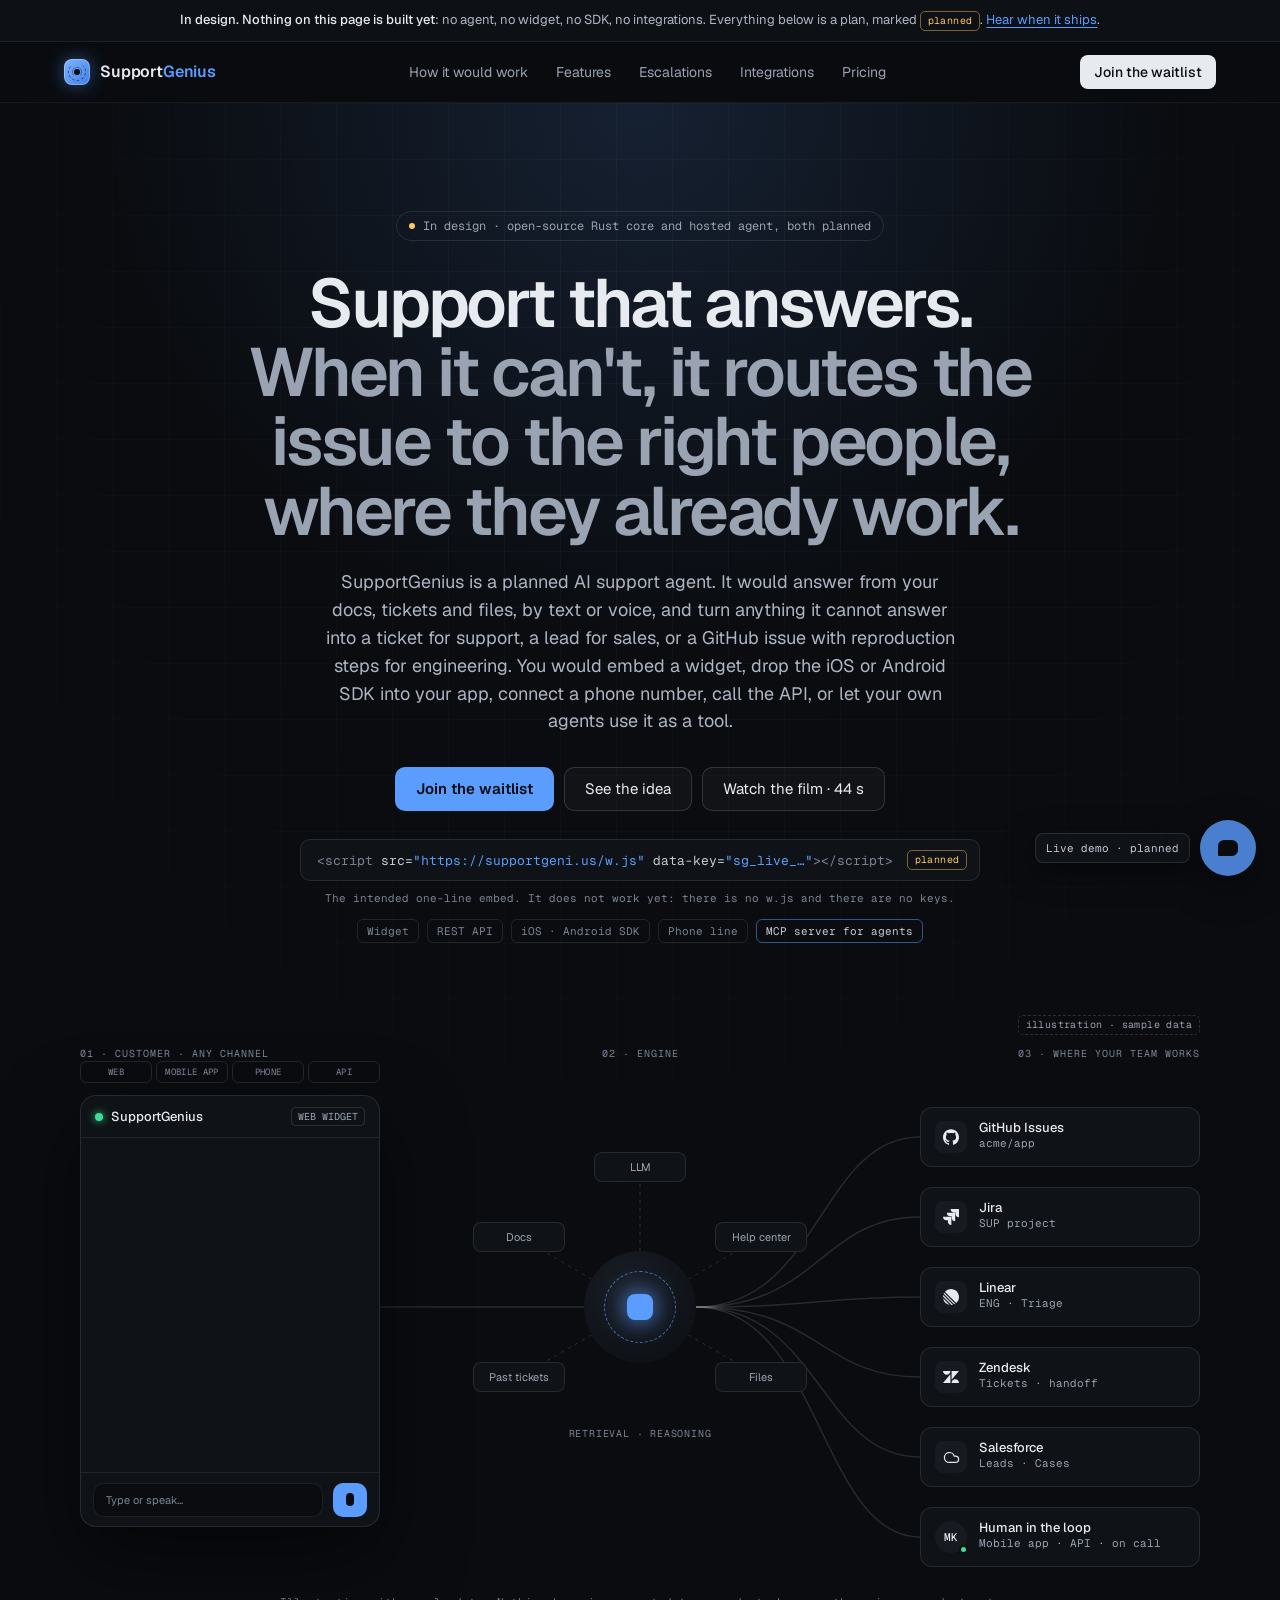
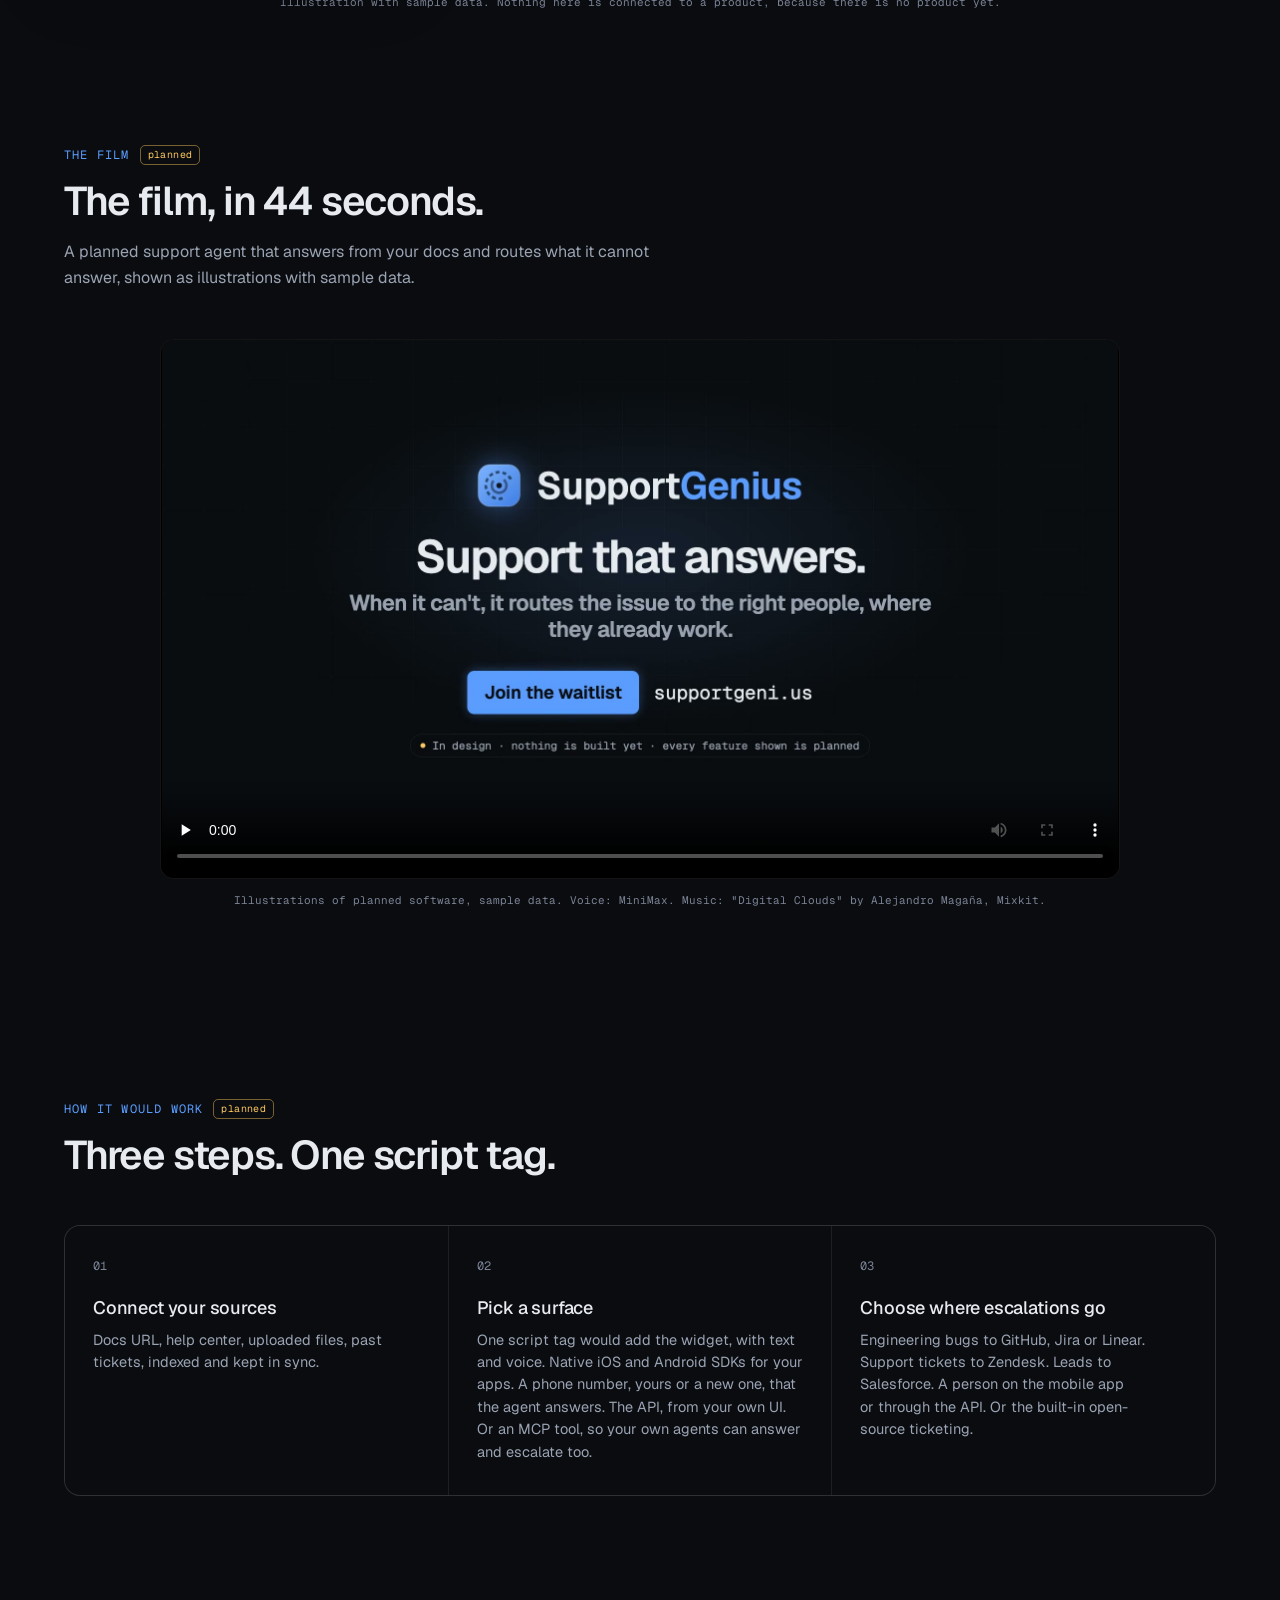
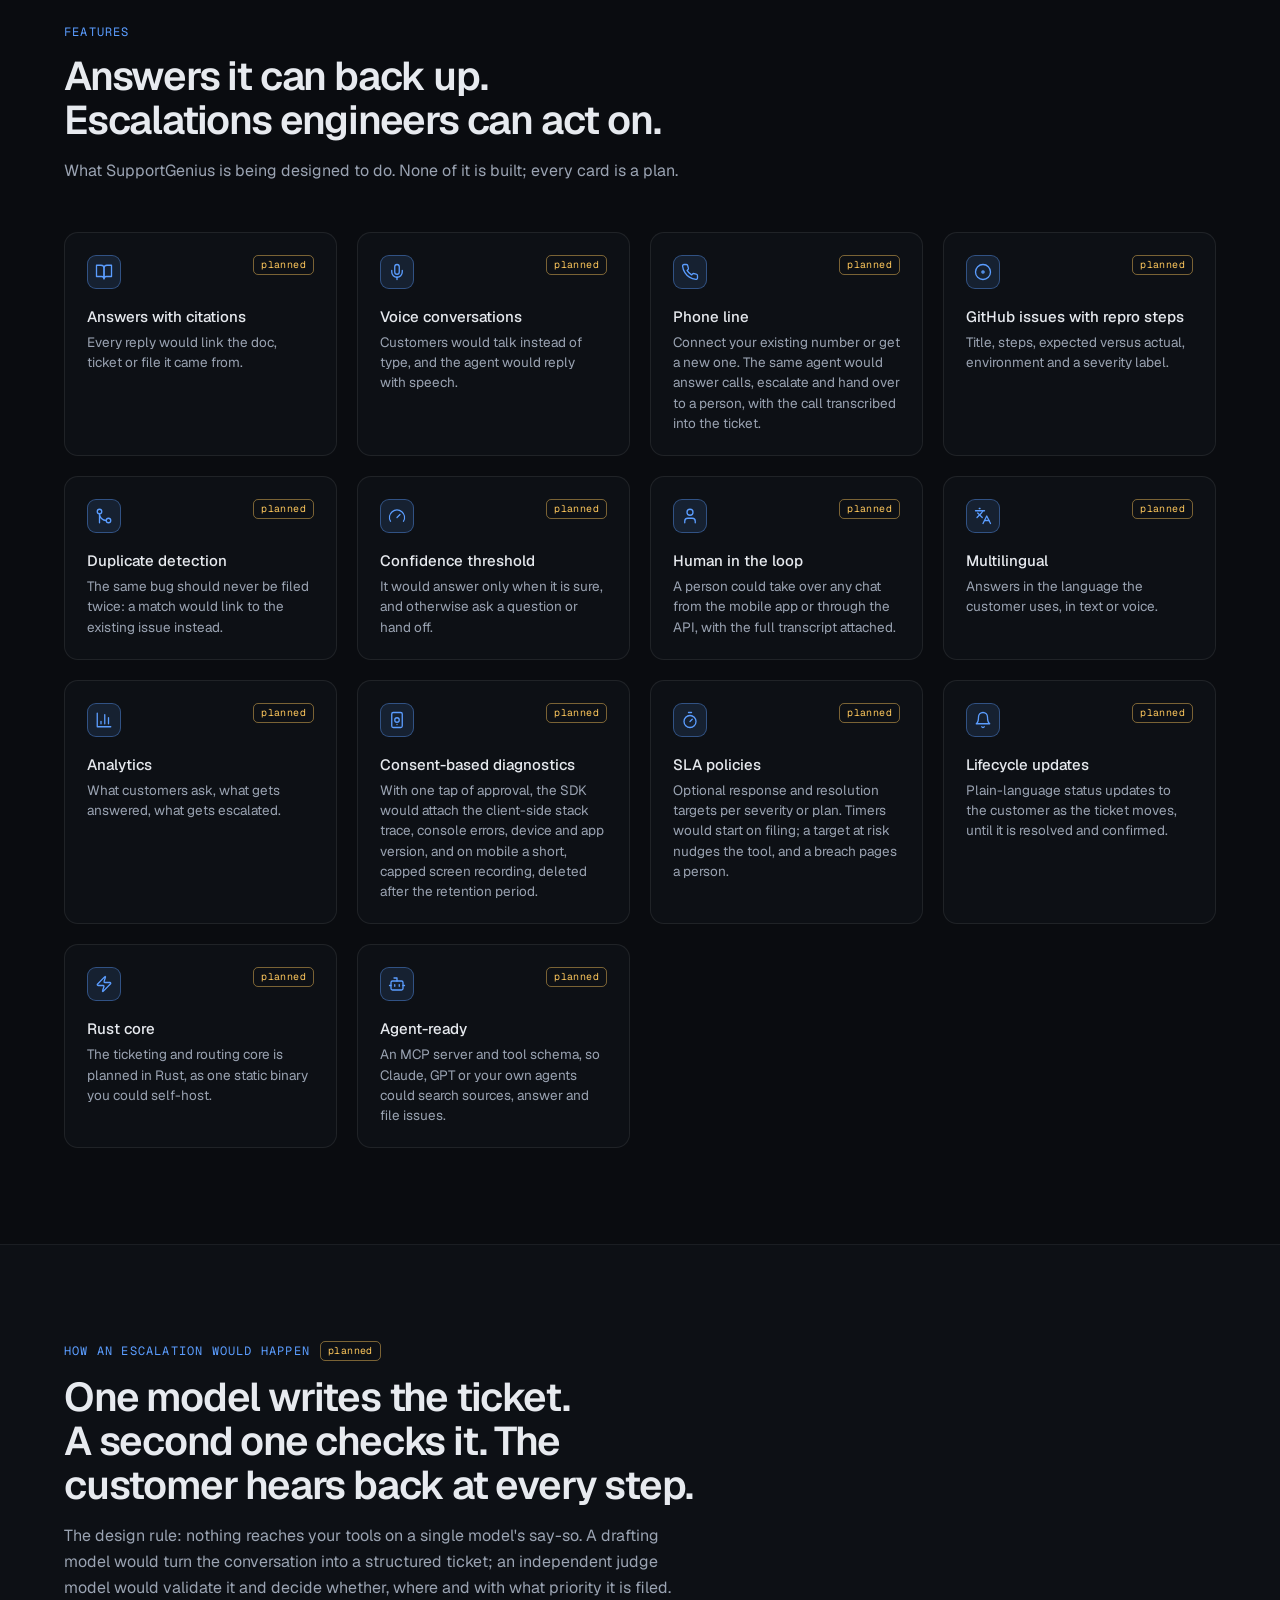
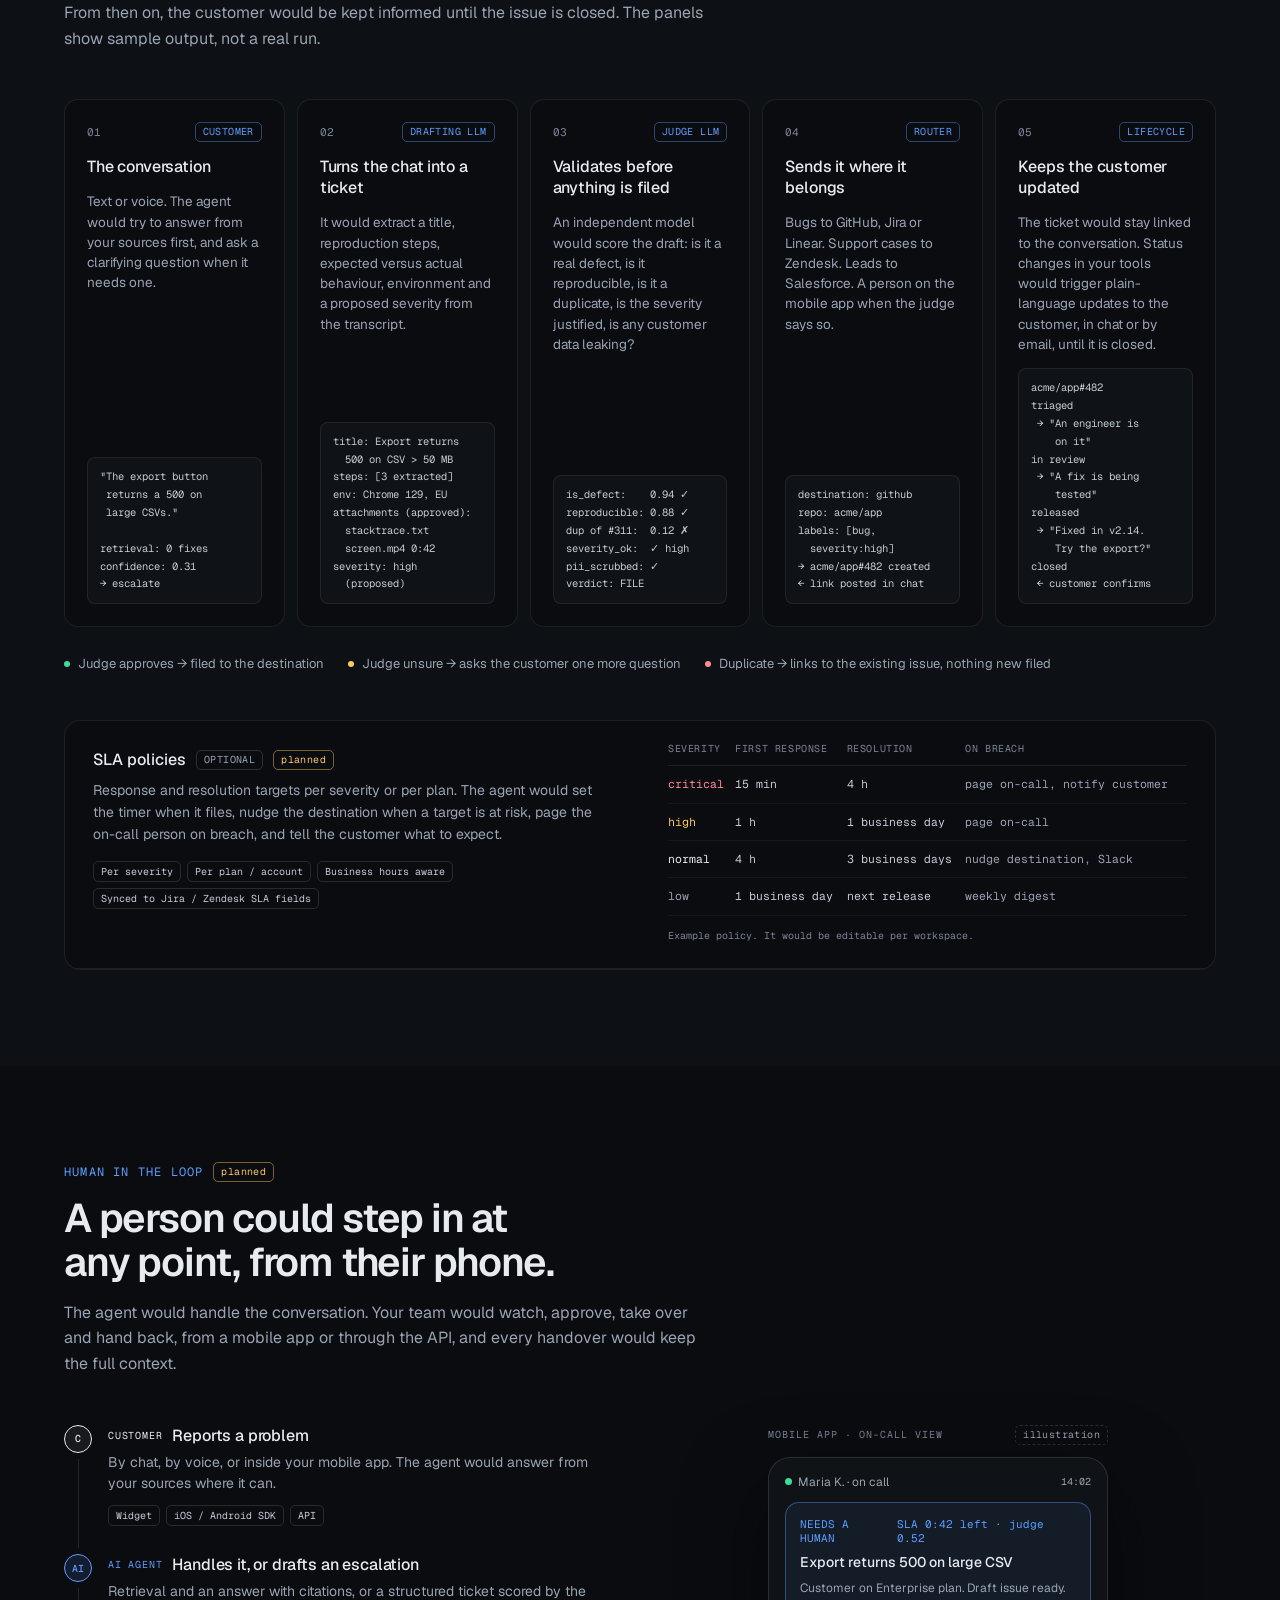
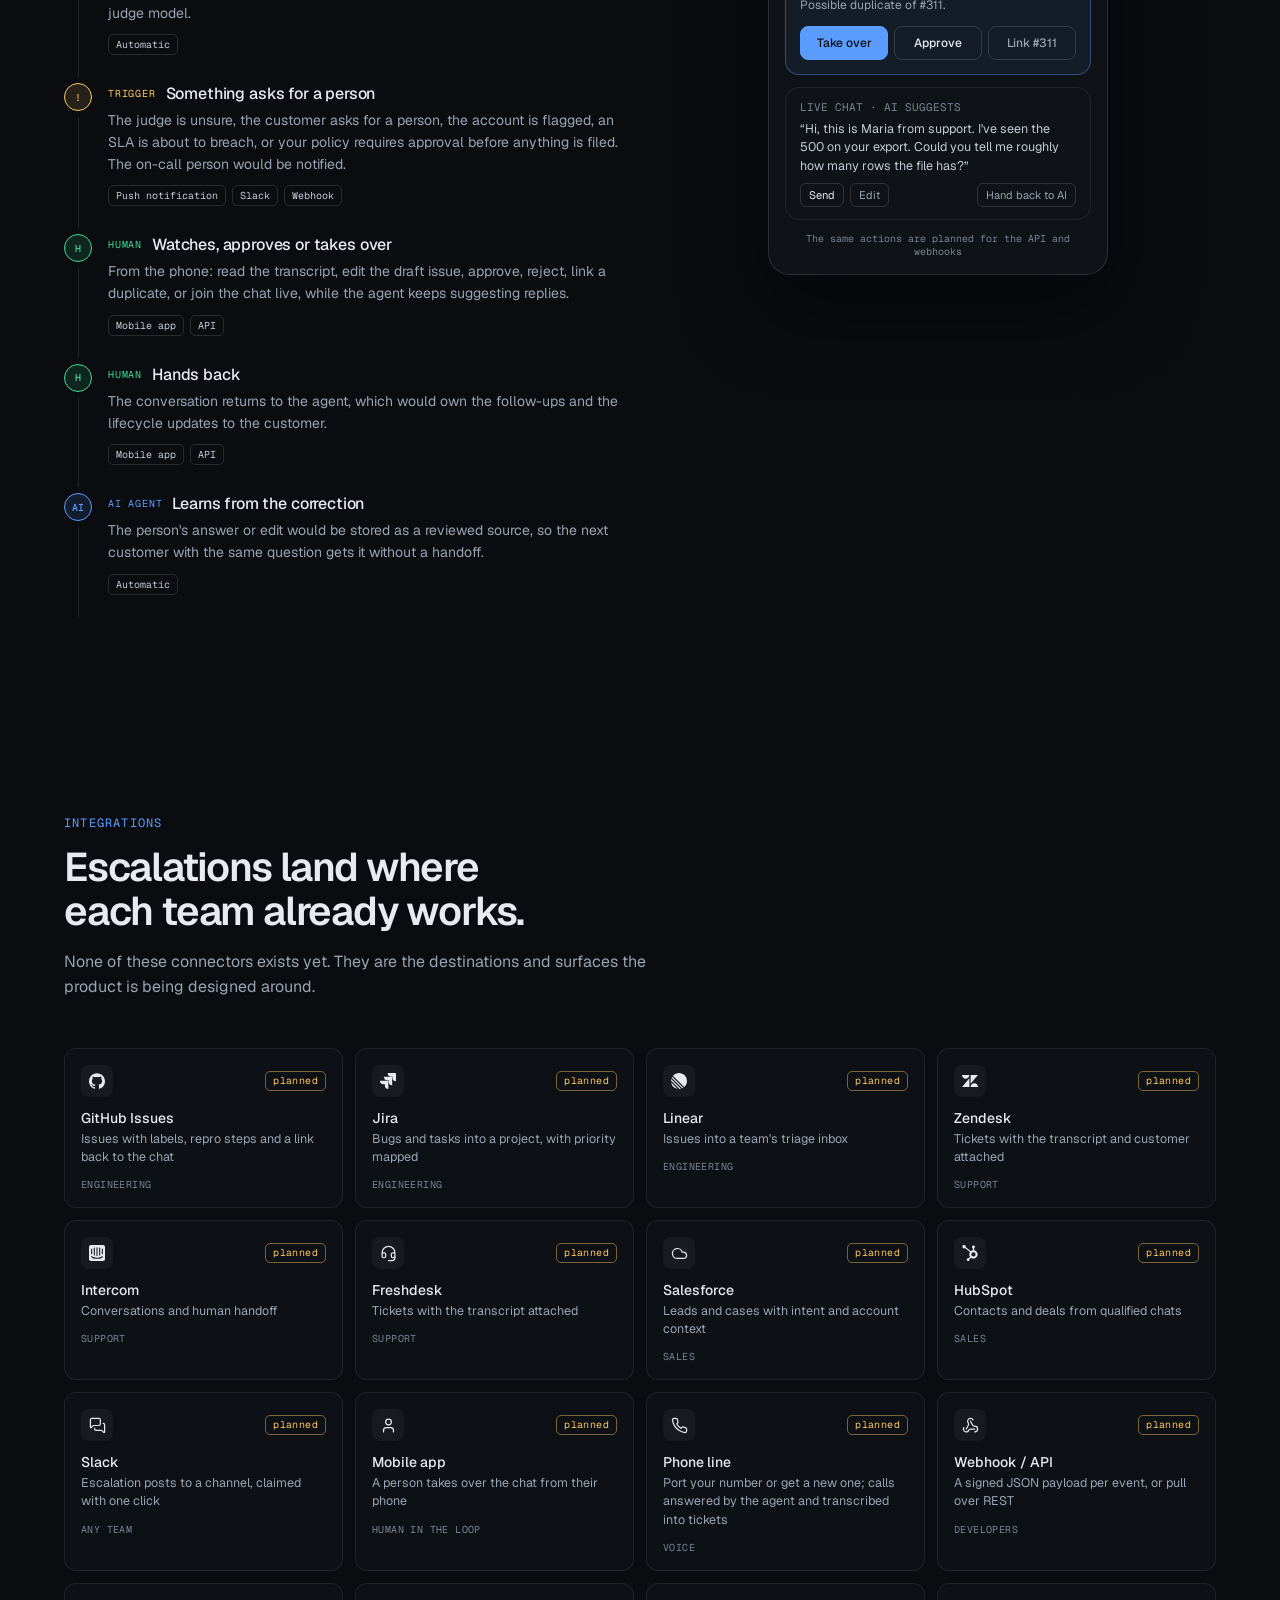
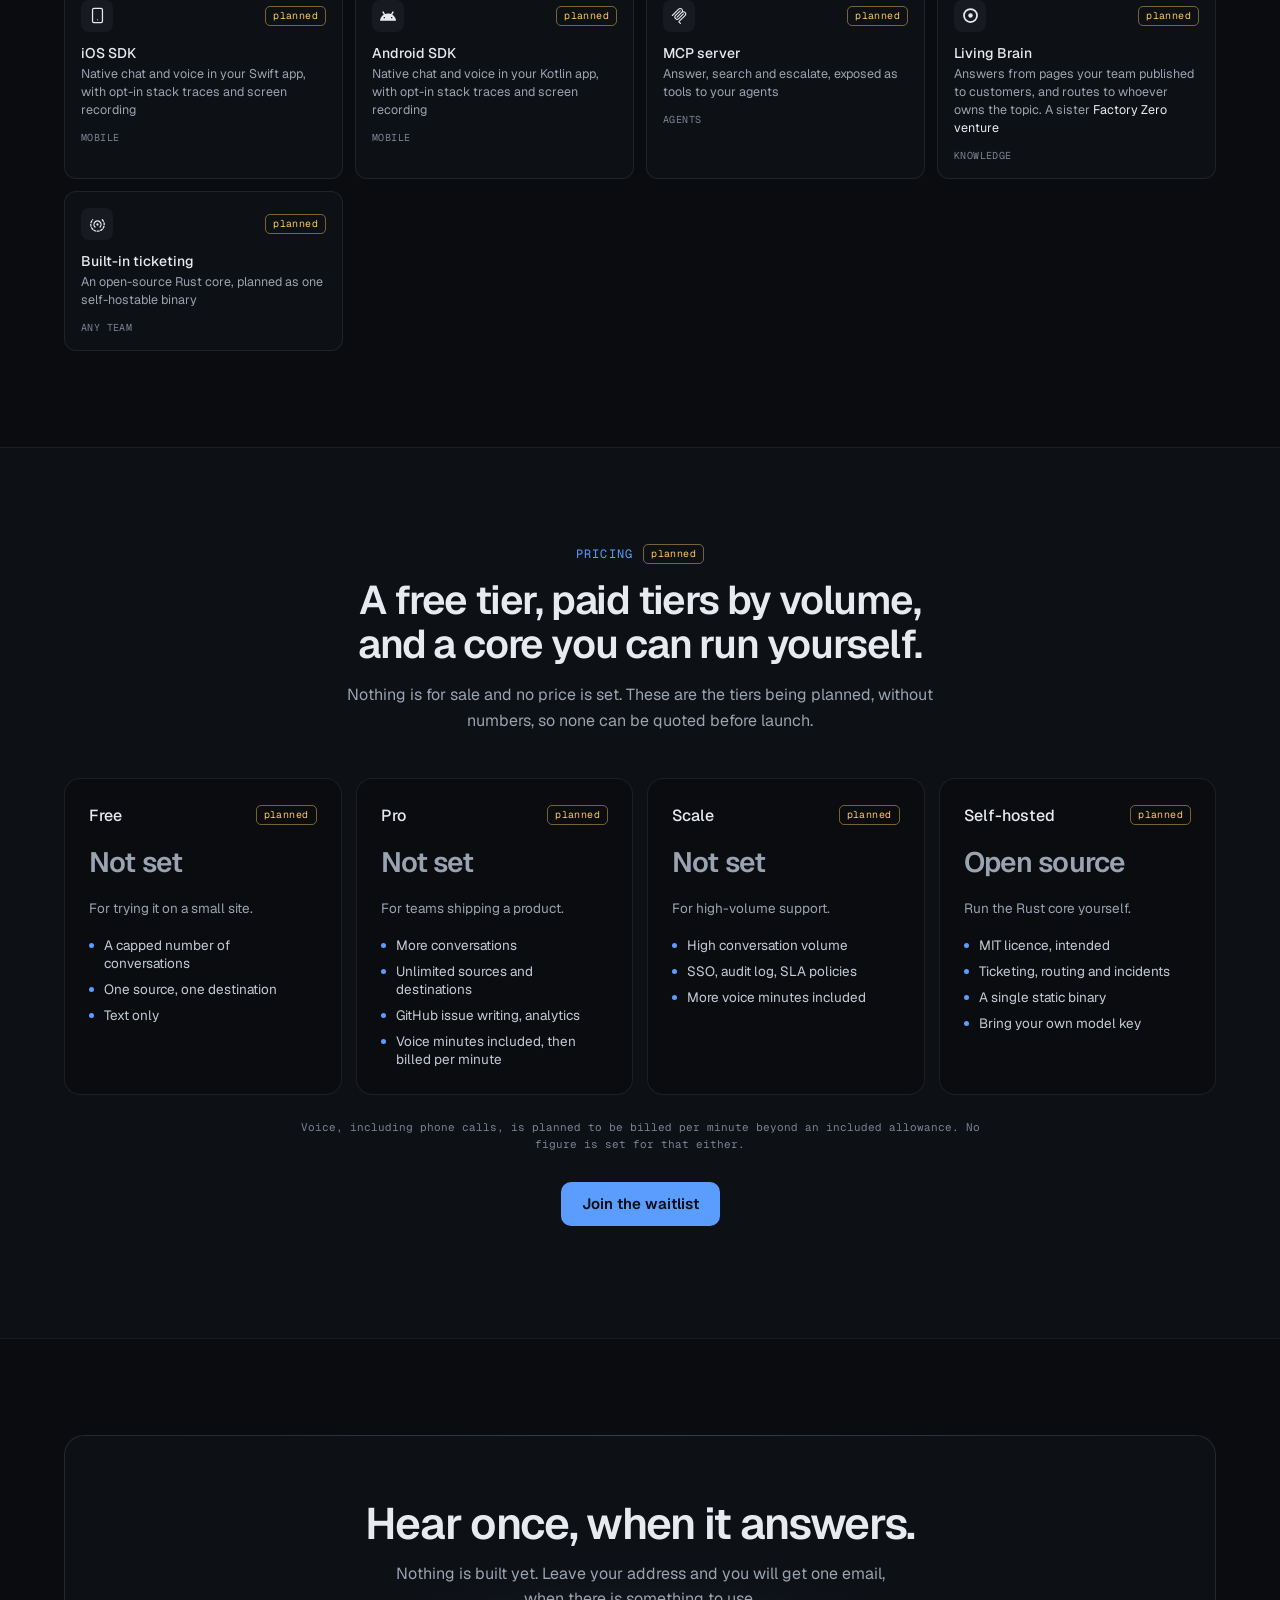
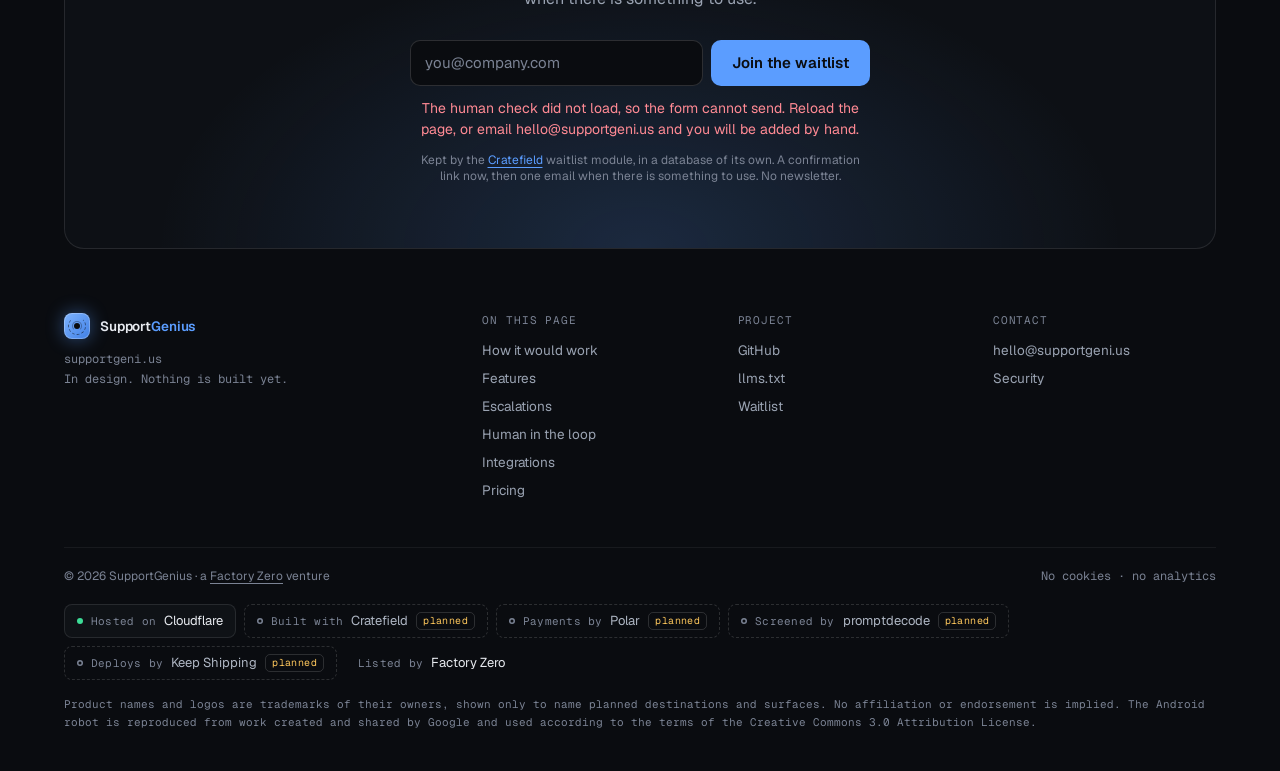
==== commit 81a60e59: "Self-host Geist fonts; drop the Google Fonts request (#6) Every page fetched its typefaces from font" ====
--- a/index.html
+++ b/index.html
@@ -29,9 +29,7 @@
 <link rel="icon" href="/assets/favicon.svg" type="image/svg+xml">
 <link rel="apple-touch-icon" href="/assets/apple-touch-icon.png">
 <link rel="manifest" href="/site.webmanifest">
-<link rel="preconnect" href="https://fonts.googleapis.com">
-<link rel="preconnect" href="https://fonts.gstatic.com" crossorigin>
-<link href="https://fonts.googleapis.com/css2?family=Geist:wght@400;500;600&amp;family=Geist+Mono:wght@400;500&amp;display=swap" rel="stylesheet">
+<link rel="preload" href="/assets/fonts/geist-v1.8.1-latin.woff2" as="font" type="font/woff2" crossorigin>
 <link rel="stylesheet" href="/assets/supportgenius.css">
 <script src="/assets/supportgenius.js" defer></script>
 
@@ -120,8 +118,8 @@
 </svg>
 
 <p class="banner">
-  <strong>In design. The waitlist is the only thing here that works</strong>: no agent, no widget, no SDK, no integrations.
-  Everything else below is a plan, marked <span class="chip chip--planned">planned</span>.
+  <strong>In design. Nothing on this page is built yet</strong>: no agent, no widget, no SDK, no integrations.
+  Everything below is a plan, marked <span class="chip chip--planned">planned</span>.
   <a href="#waitlist">Hear when it ships</a>.
 </p>
 
@@ -655,7 +653,7 @@
 <section class="end" id="waitlist" aria-labelledby="waitlist-title">
   <div class="wrap"><div class="cta">
     <h2 id="waitlist-title">Hear once, when it answers.</h2>
-    <p>The waitlist is the only thing here that works. Leave your address and you will get one email, when there is something to use.</p>
+    <p>Nothing is built yet. Leave your address and you will get one email, when there is something to use.</p>
     <form class="wait__form" id="waitlist-form" data-open="true" data-endpoint="https://api.supportgeni.us/v1/waitlist" data-product="supportgenius" data-contact="hello@supportgeni.us" data-sitekey="0x4AAAAAAFRBObOIEtlONvJt" data-double-opt-in="true" hidden>
       <div class="field">
         <label class="sr-only" for="waitlist-email">Email address</label>
@@ -665,7 +663,7 @@
       <p class="form__err" id="waitlist-err" role="alert" hidden></p>
       <div class="wait__human" role="group" aria-label="Human check" hidden data-captcha></div>
       <p class="hp" aria-hidden="true"><label>Company <input type="text" name="company" tabindex="-1" autocomplete="off"></label></p>
-      <p class="form__foot">Kept by the <a href="https://cratefield.com">Cratefield</a> waitlist module, in a database of its own. A confirmation link now, then one email when there is something to use. No newsletter. <a href="/privacy">Privacy notice</a>.</p>
+      <p class="form__foot">Kept by the <a href="https://cratefield.com">Cratefield</a> waitlist module, in a database of its own. A confirmation link now, then one email when there is something to use. No newsletter.</p>
     </form>
     <p data-waitlist-fallback>Email <a href="mailto:hello@supportgeni.us?subject=SupportGenius%20waitlist">hello@supportgeni.us</a> and you will be added by hand.</p>
     <div class="wait__done" id="waitlist-done" role="status" aria-live="polite" tabindex="-1" hidden>
@@ -684,7 +682,7 @@
   <div class="foot__cols">
     <div class="foot__brand">
       <a class="brand" href="#top"><span class="logo" aria-hidden="true"><i></i></span><span>Support<b>Genius</b></span></a>
-      <p>supportgeni.us<br>In design. The waitlist is the only thing here that works.</p>
+      <p>supportgeni.us<br>In design. Nothing is built yet.</p>
     </div>
     <nav class="foot__col" aria-labelledby="f-page">
       <h2 id="f-page">ON THIS PAGE</h2>
--- a/assets/supportgenius.css
+++ b/assets/supportgenius.css
@@ -5,6 +5,13 @@
    deliberate change is --mute: the canvas used #6b7382, which is 4.1:1 on the
    page background and fails WCAG AA for the small mono labels it is used on.
    #7b8394 is 5.1:1 and reads the same. */
+
+/* Typefaces: self-hosted Latin subsets of Geist and Geist Mono (variable
+   fonts, limited to the weights the site uses: Geist 400-600, Geist Mono
+   400-500). SIL Open Font License 1.1; the licence text is beside the files
+   in assets/fonts/. Nothing loads from a third party. */
+@font-face { font-family: 'Geist'; font-style: normal; font-weight: 400 600; font-display: swap; src: url(/assets/fonts/geist-v1.8.1-latin.woff2) format('woff2'); unicode-range: U+0000-00FF, U+0131, U+0152-0153, U+02C6, U+02DA, U+02DC, U+2000-206F, U+2074, U+20AC, U+2122, U+2190-2199, U+2212, U+2215, U+FEFF, U+FFFD; }
+@font-face { font-family: 'Geist Mono'; font-style: normal; font-weight: 400 500; font-display: swap; src: url(/assets/fonts/geist-mono-v1.8.1-latin.woff2) format('woff2'); unicode-range: U+0000-00FF, U+0131, U+0152-0153, U+02C6, U+02DA, U+02DC, U+2000-206F, U+2074, U+20AC, U+2122, U+2190-2199, U+2212, U+2215, U+FEFF, U+FFFD; }
 
 :root {
   --bg: #0a0c10;
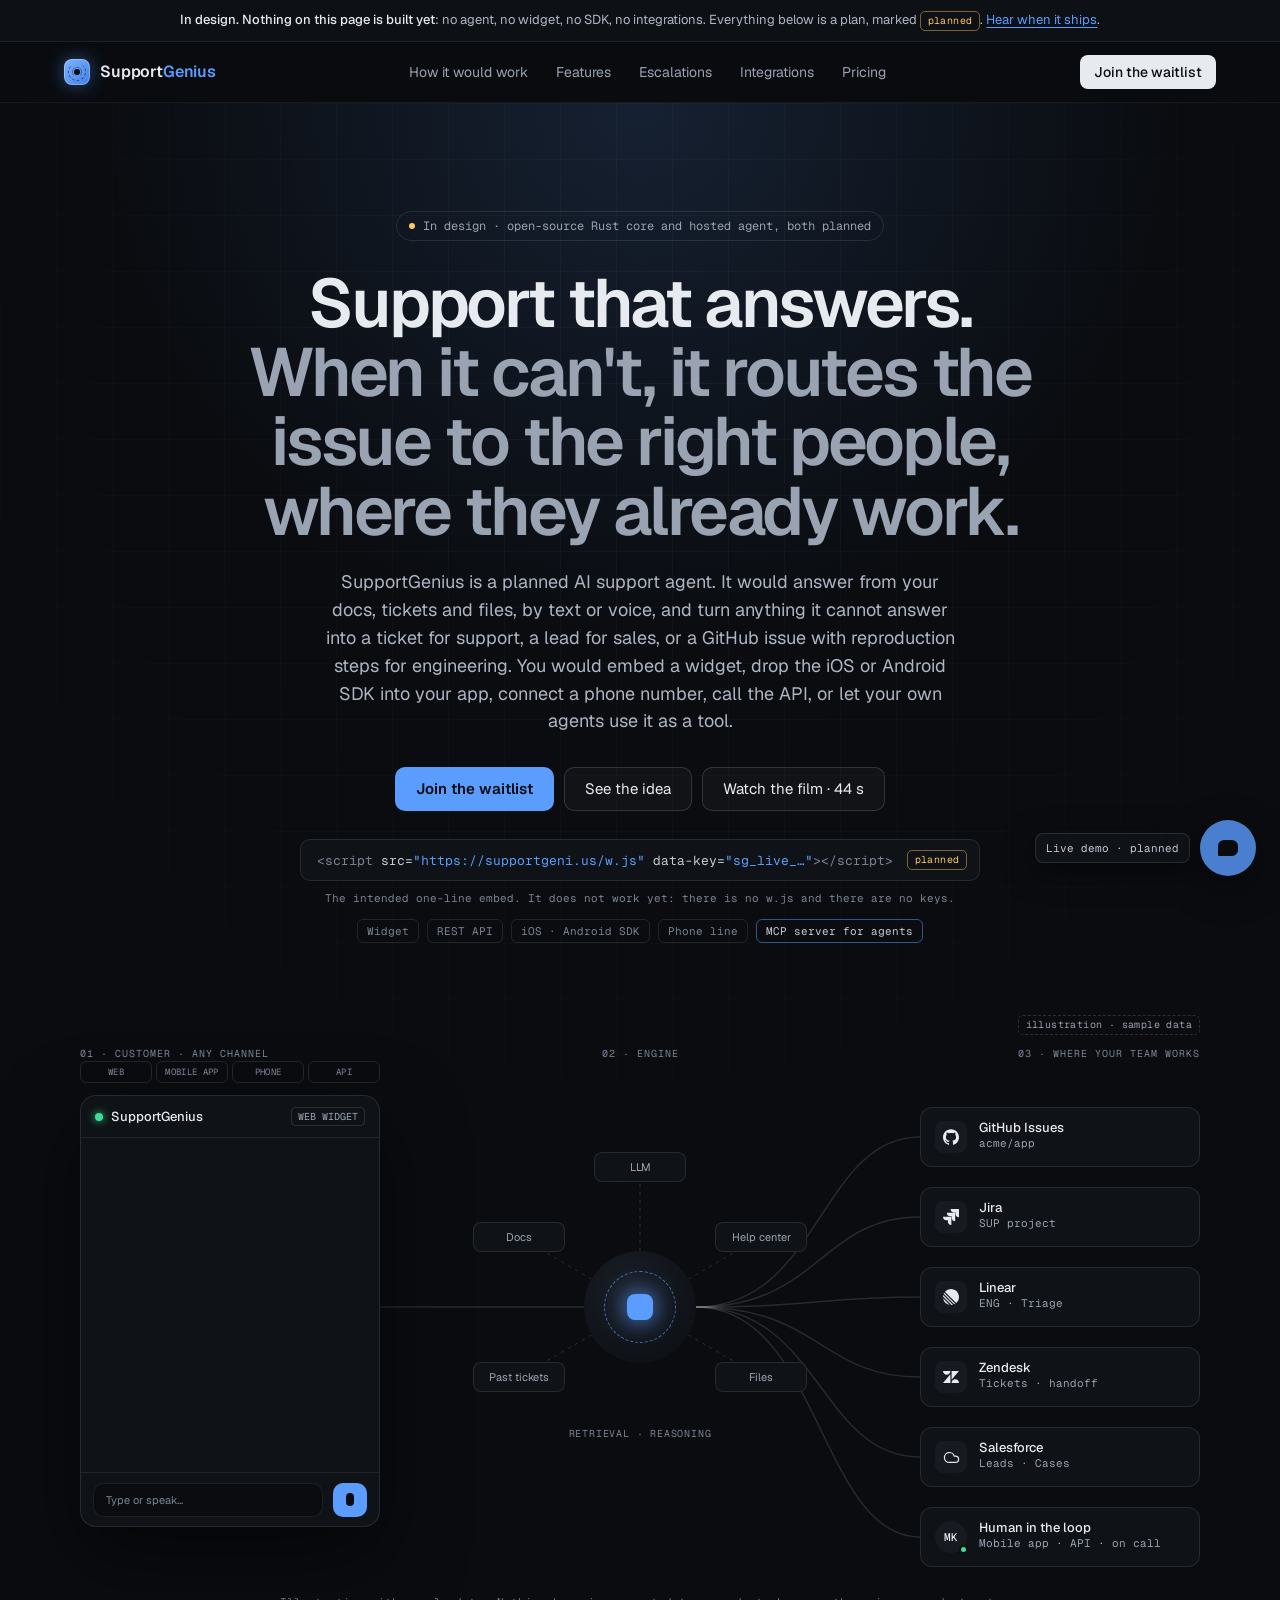
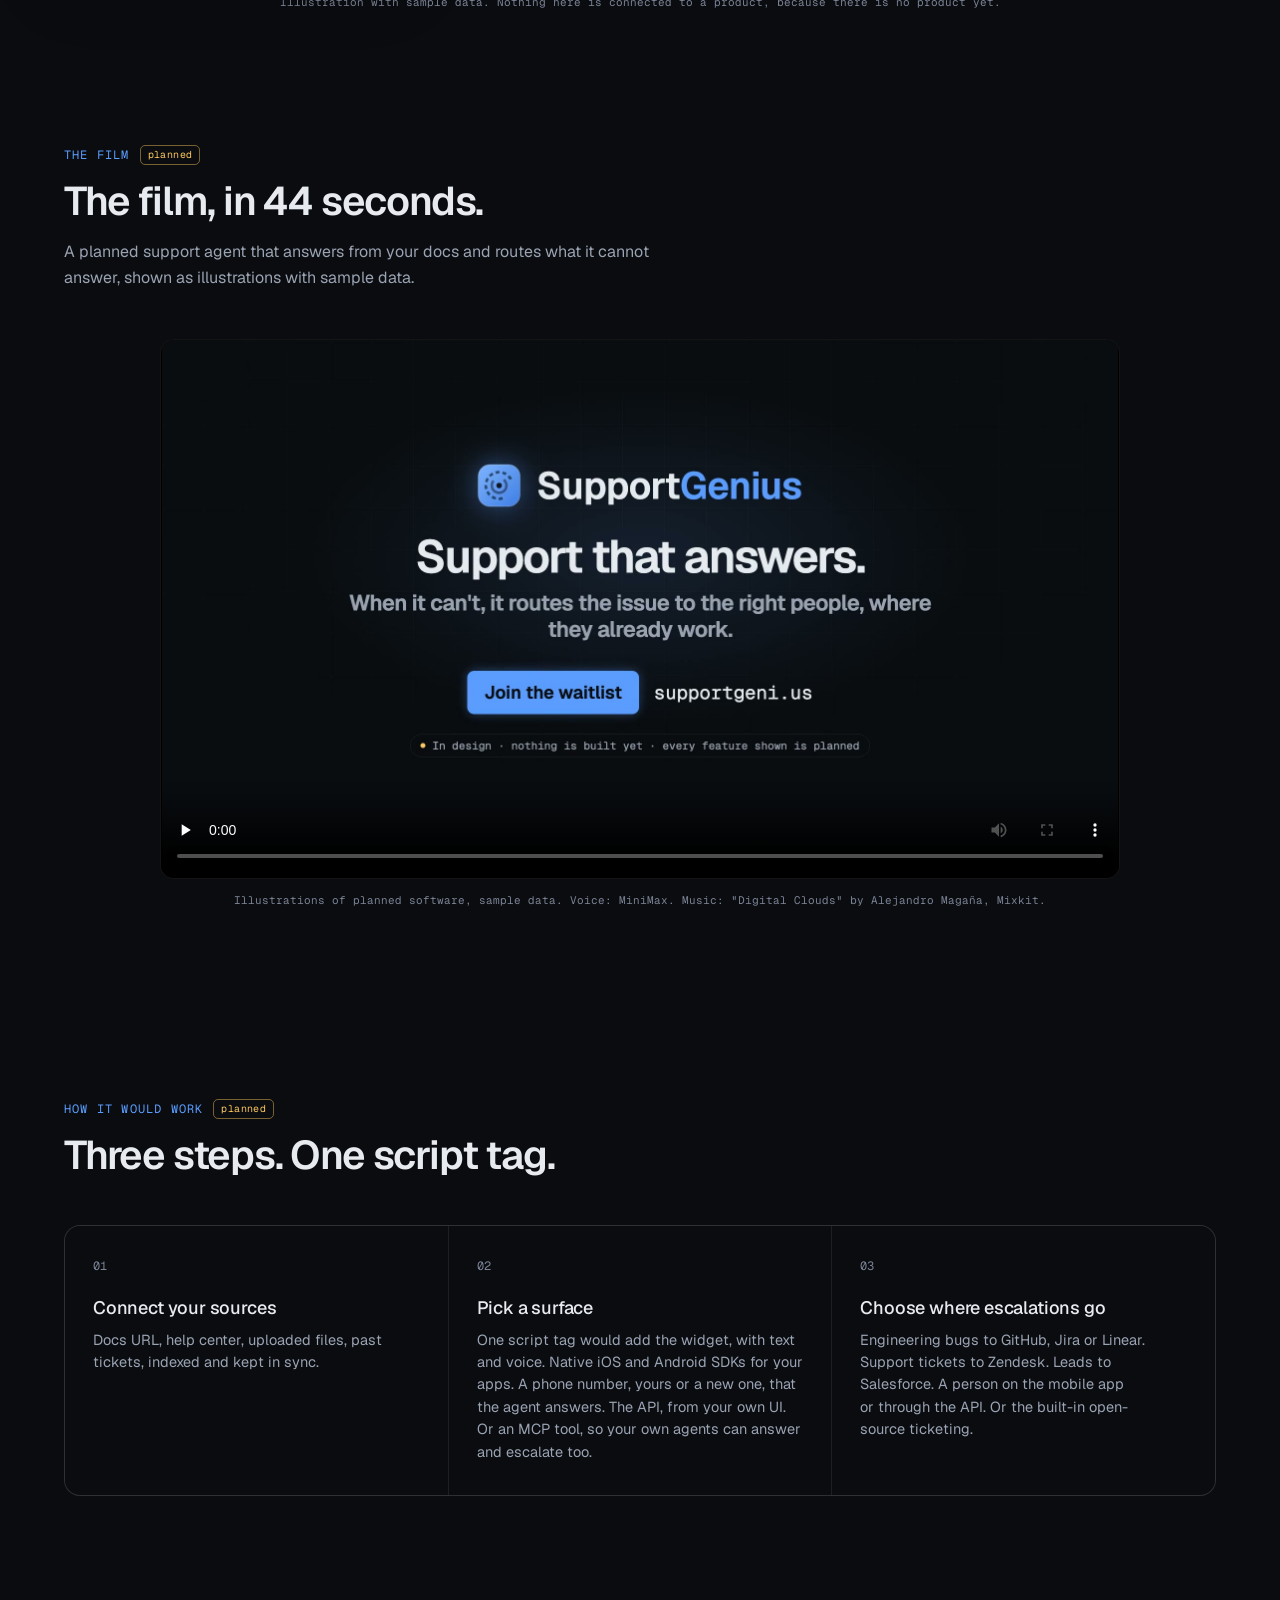
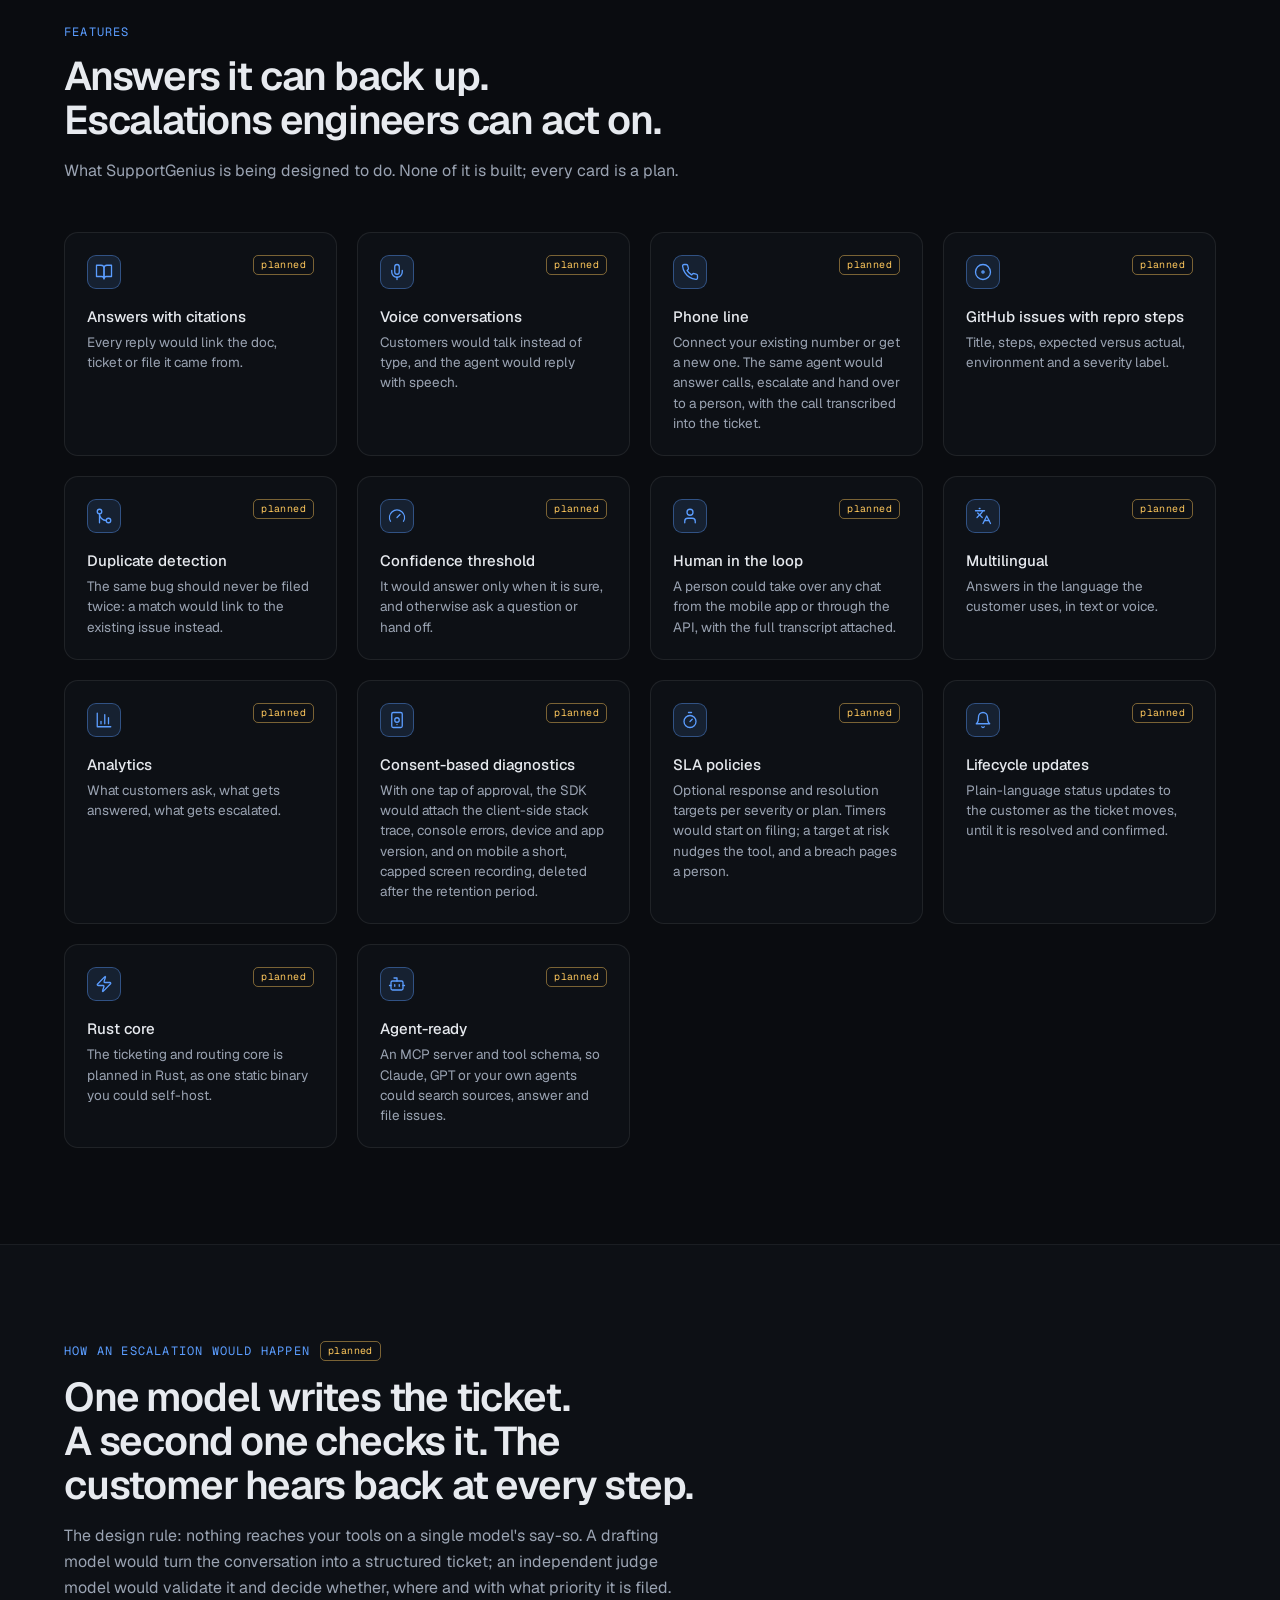
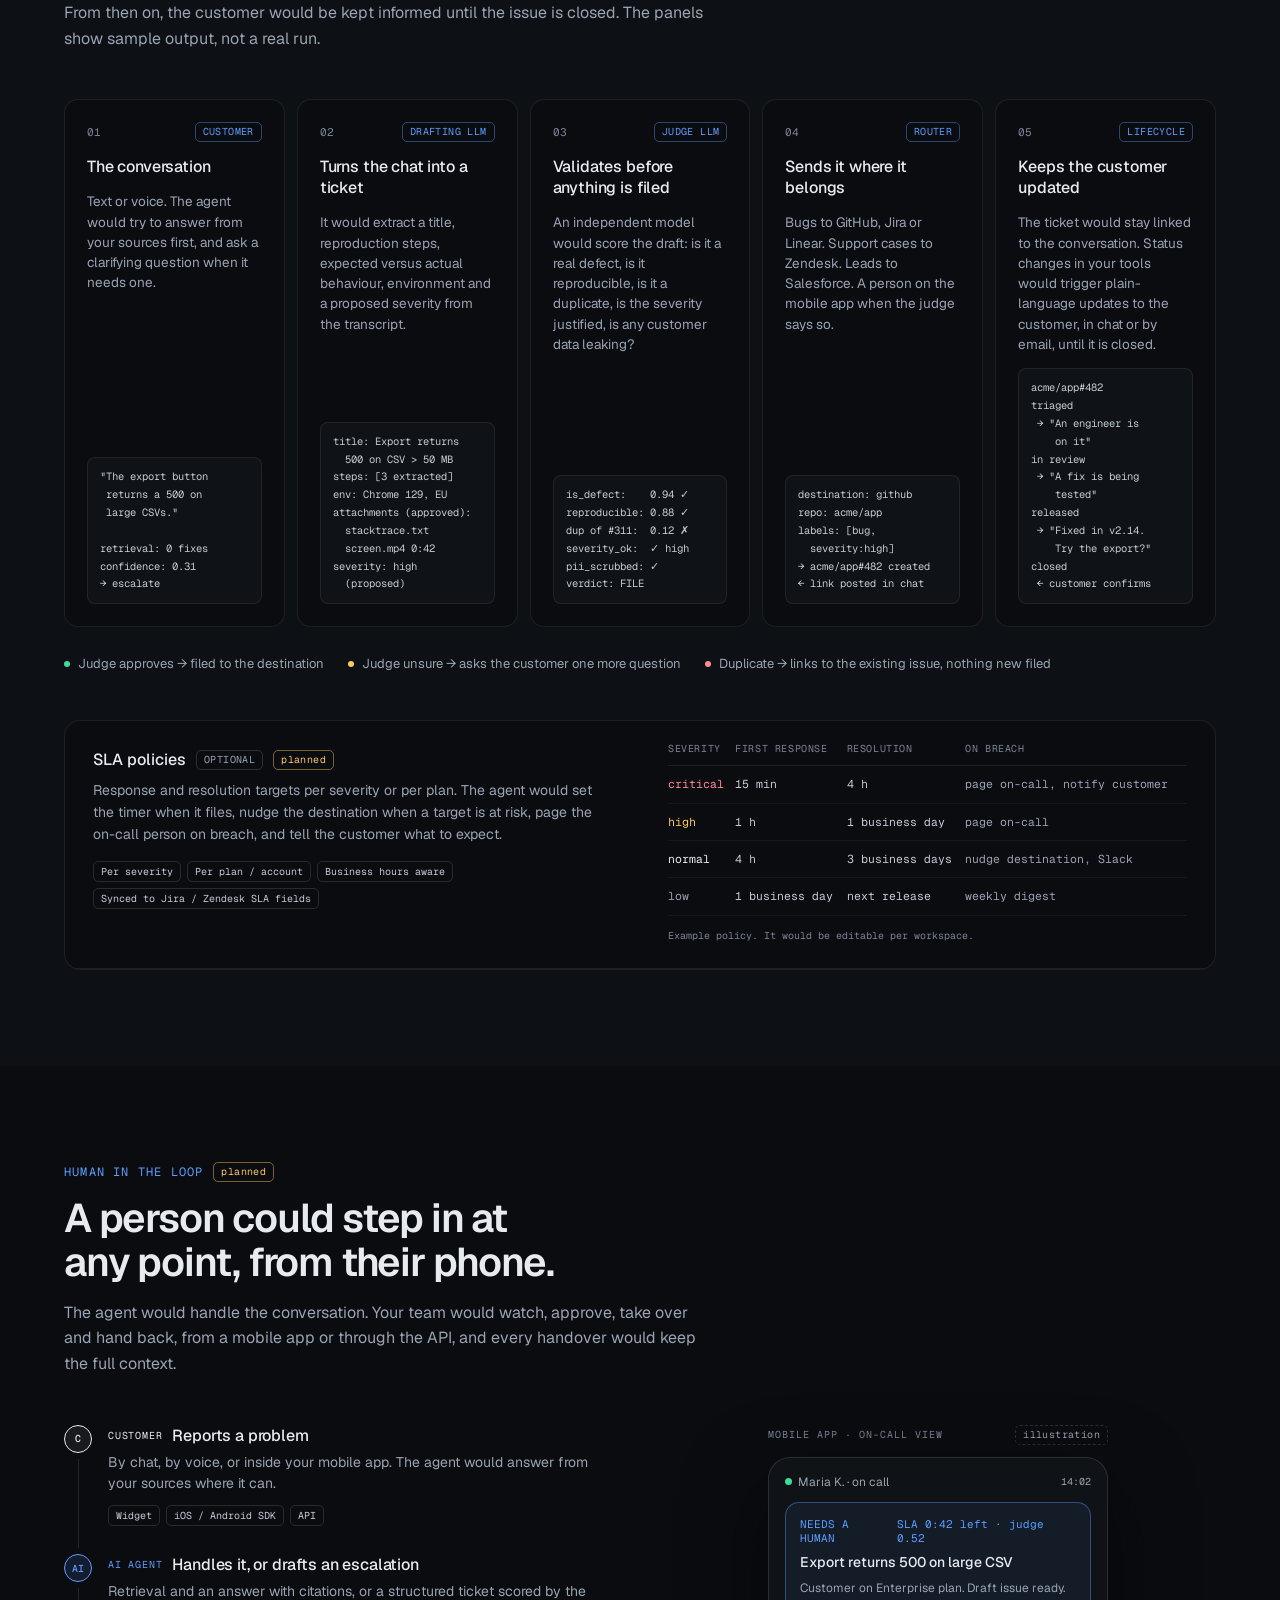
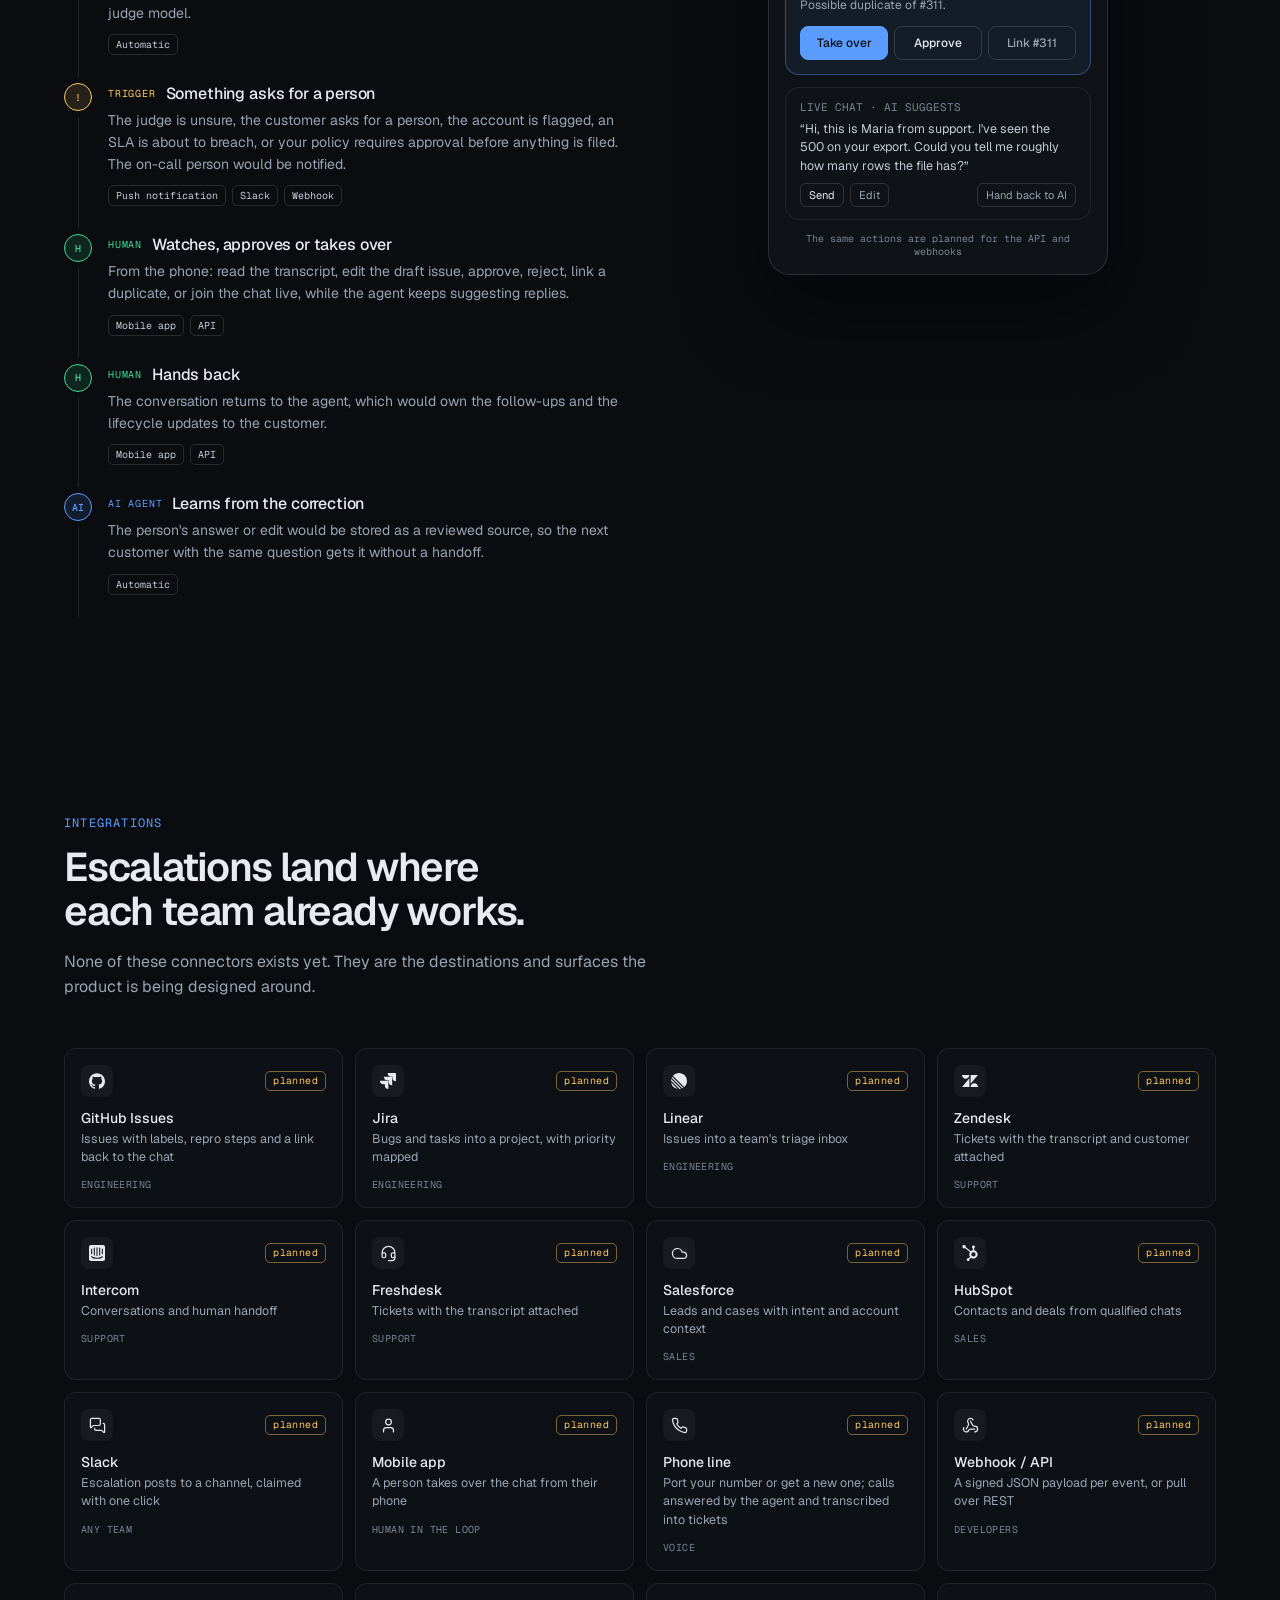
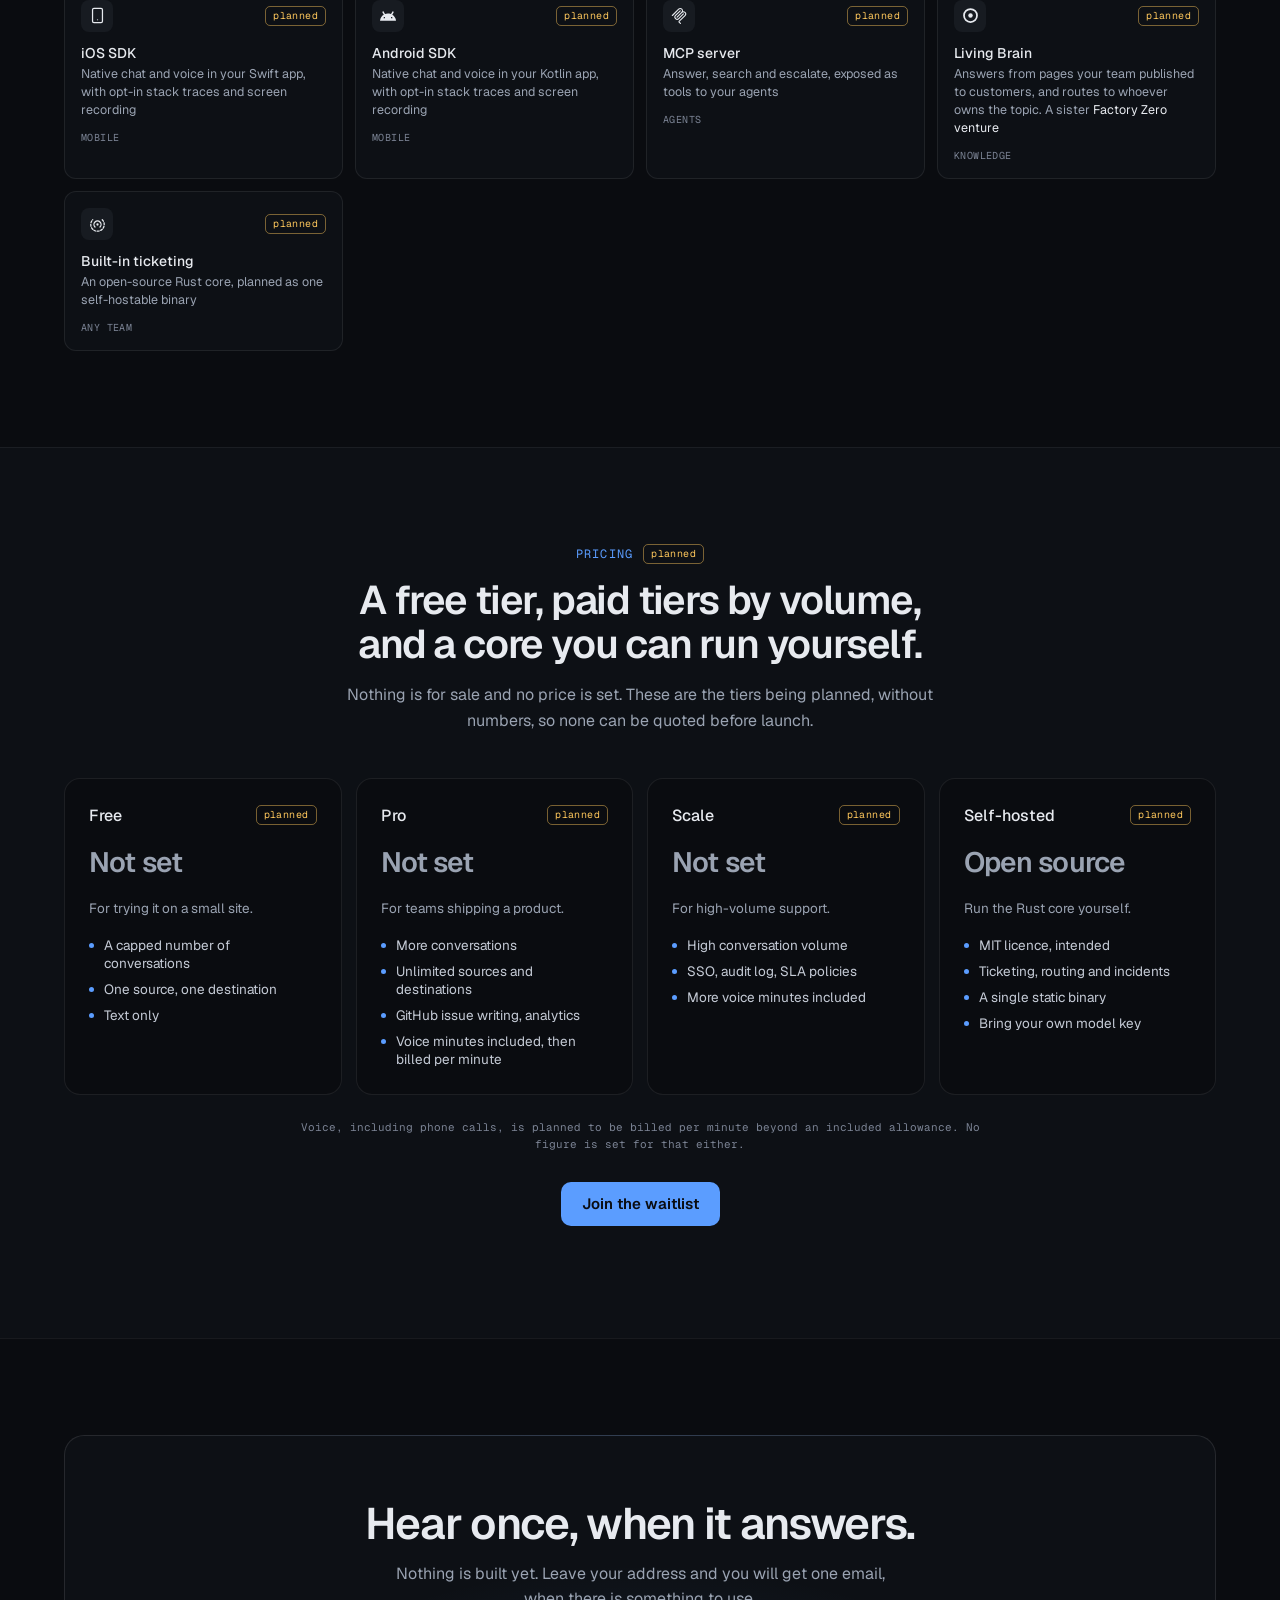
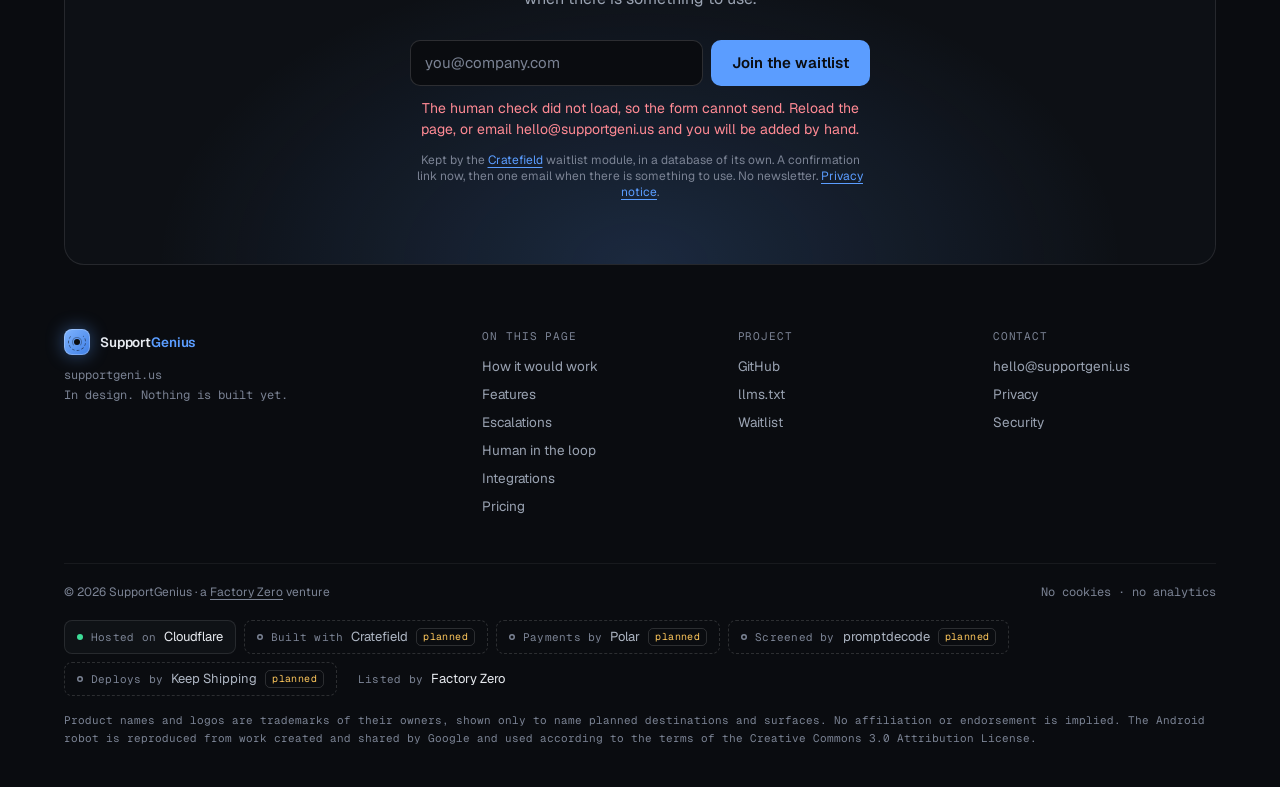
==== commit 5e5b696f: "Privacy notice for the waitlist at /privacy (#3) Adds privacy.html, served at /privacy, in the site'" ====
--- a/index.html
+++ b/index.html
@@ -663,7 +663,7 @@
       <p class="form__err" id="waitlist-err" role="alert" hidden></p>
       <div class="wait__human" role="group" aria-label="Human check" hidden data-captcha></div>
       <p class="hp" aria-hidden="true"><label>Company <input type="text" name="company" tabindex="-1" autocomplete="off"></label></p>
-      <p class="form__foot">Kept by the <a href="https://cratefield.com">Cratefield</a> waitlist module, in a database of its own. A confirmation link now, then one email when there is something to use. No newsletter.</p>
+      <p class="form__foot">Kept by the <a href="https://cratefield.com">Cratefield</a> waitlist module, in a database of its own. A confirmation link now, then one email when there is something to use. No newsletter. <a href="/privacy">Privacy notice</a>.</p>
     </form>
     <p data-waitlist-fallback>Email <a href="mailto:hello@supportgeni.us?subject=SupportGenius%20waitlist">hello@supportgeni.us</a> and you will be added by hand.</p>
     <div class="wait__done" id="waitlist-done" role="status" aria-live="polite" tabindex="-1" hidden>
@@ -707,6 +707,7 @@
       <h2 id="f-contact">CONTACT</h2>
       <ul>
         <li><a href="mailto:hello@supportgeni.us">hello@supportgeni.us</a></li>
+        <li><a href="/privacy">Privacy</a></li>
         <li><a href="/.well-known/security.txt">Security</a></li>
       </ul>
     </nav>
--- a/assets/supportgenius.css
+++ b/assets/supportgenius.css
@@ -714,3 +714,16 @@
   }
   .stage .pkt { display: none; }
 }
+
+/* ------------------------------------------------------------------ legal
+   /privacy: a plain reading column. Headings and lists only; no new chrome. */
+.legal { max-width: 760px; padding-top: 64px; padding-bottom: 32px; font-size: 15px; line-height: 1.65; color: var(--soft); }
+.legal h1 { font-size: clamp(30px, 5vw, 44px); letter-spacing: -.03em; font-weight: 600; line-height: 1.1; margin: 20px 0 12px; color: var(--ink); text-wrap: balance; }
+.legal h2 { font-size: 18px; font-weight: 600; letter-spacing: -.01em; margin: 40px 0 10px; color: var(--ink); }
+.legal p, .legal ul { margin: 0 0 14px; }
+.legal ul { padding-left: 20px; }
+.legal li { margin-bottom: 8px; }
+.legal a { color: var(--acc); text-decoration: underline; text-underline-offset: 3px; }
+.legal code { font-size: 13px; color: var(--code); }
+.legal .note { display: block; margin-bottom: 28px; }
+.legal .eyebrow { margin: 0; }
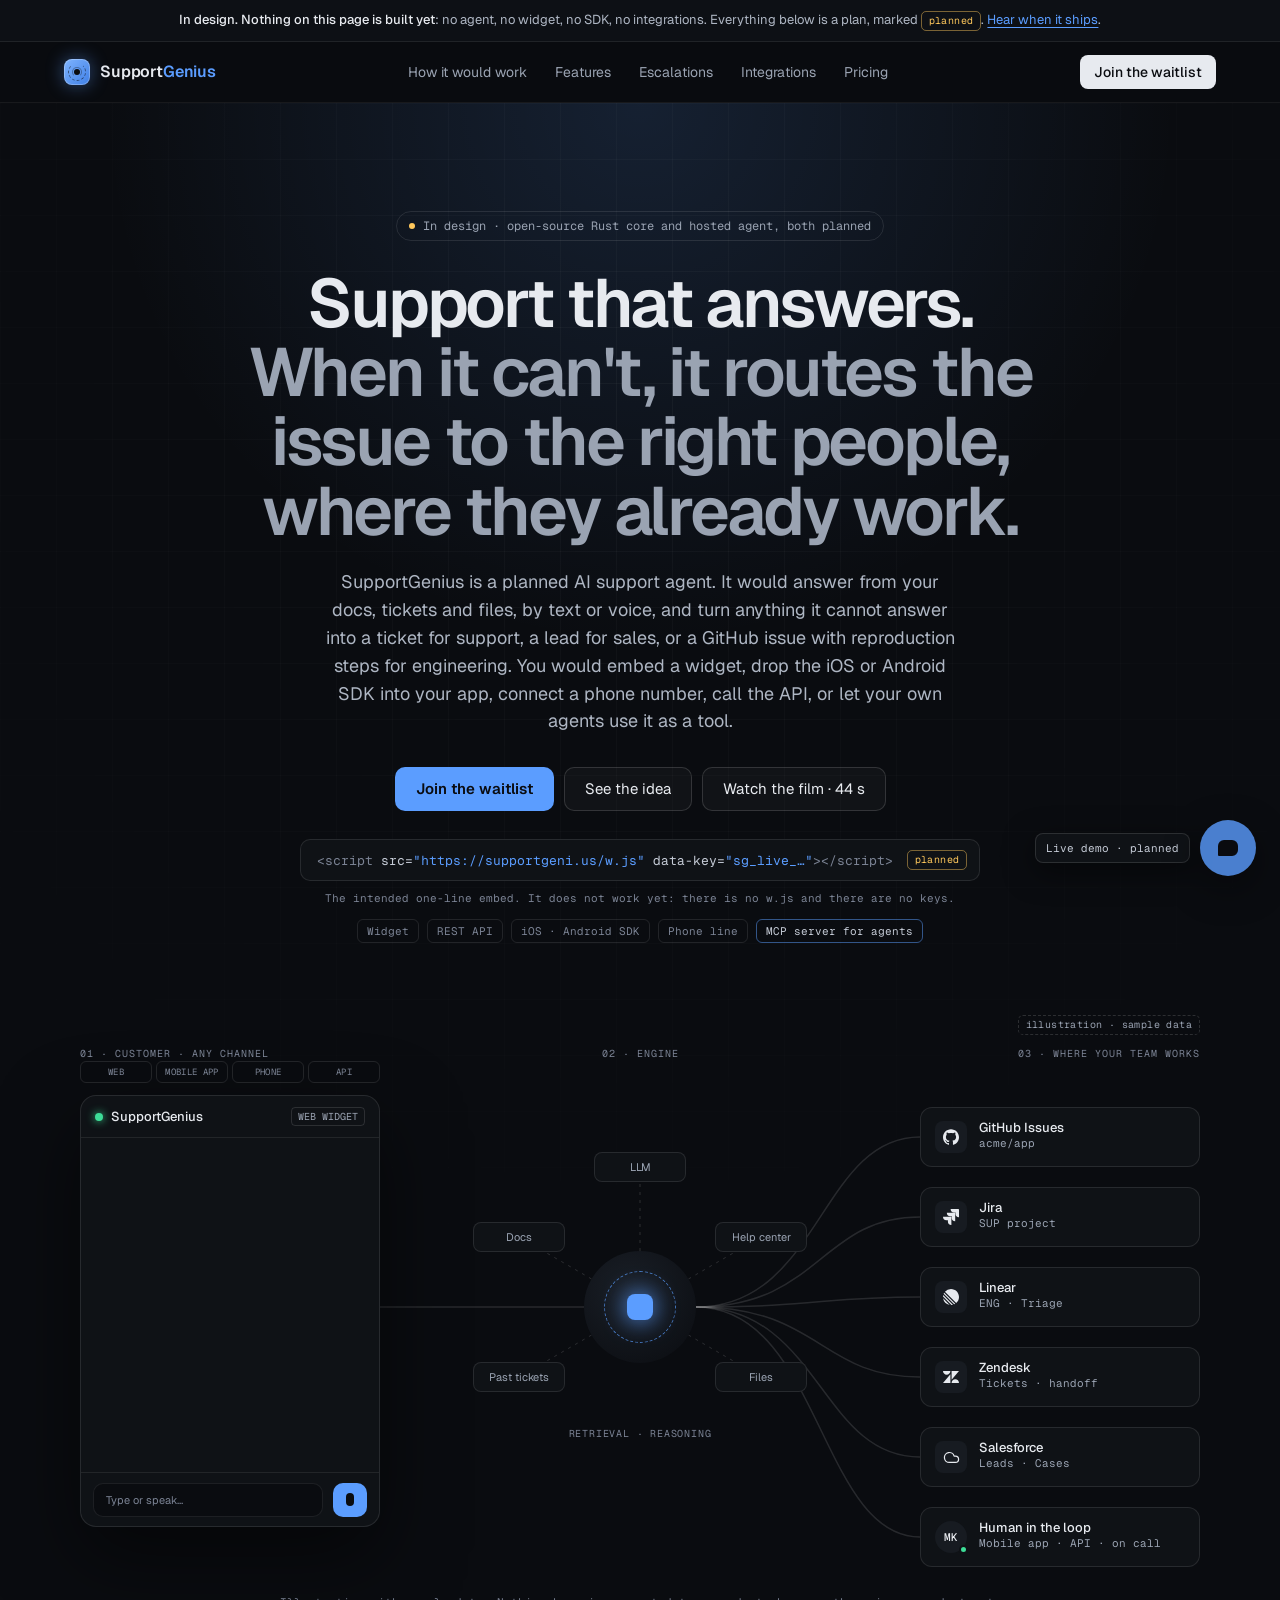
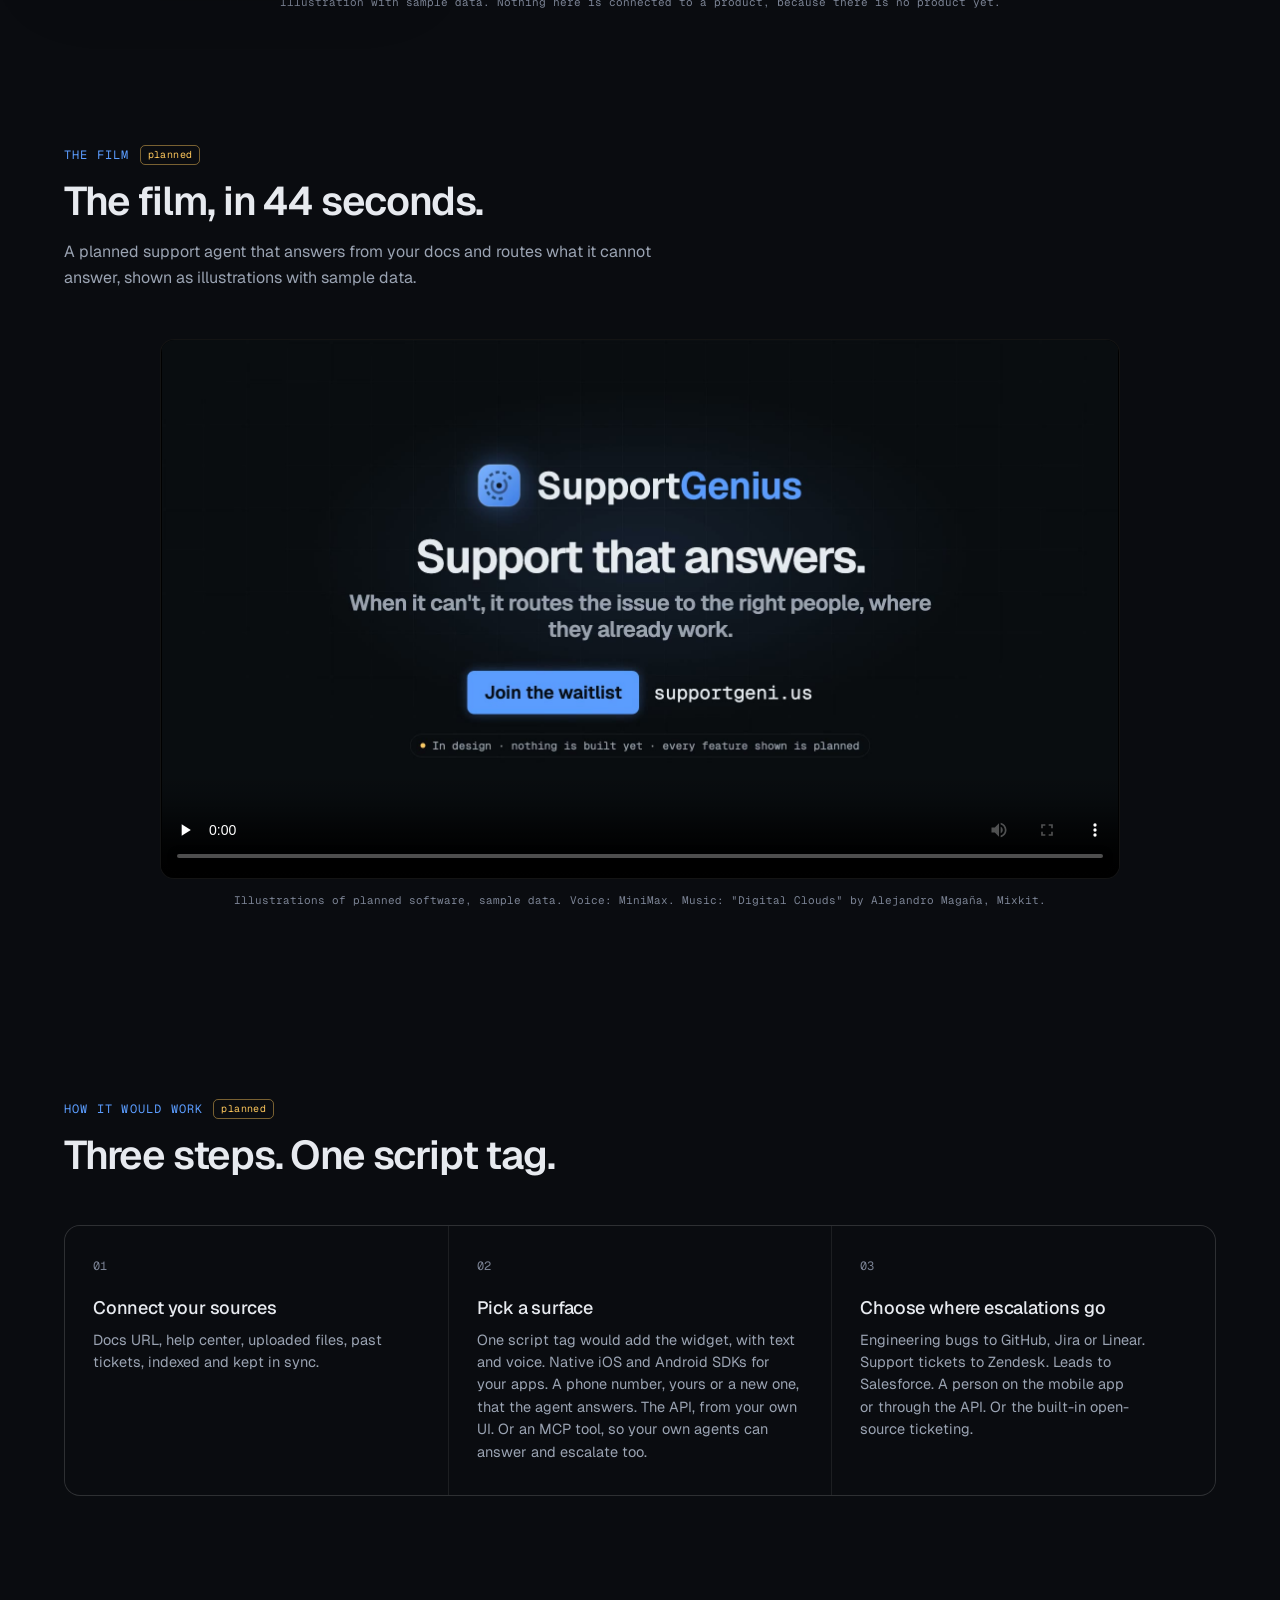
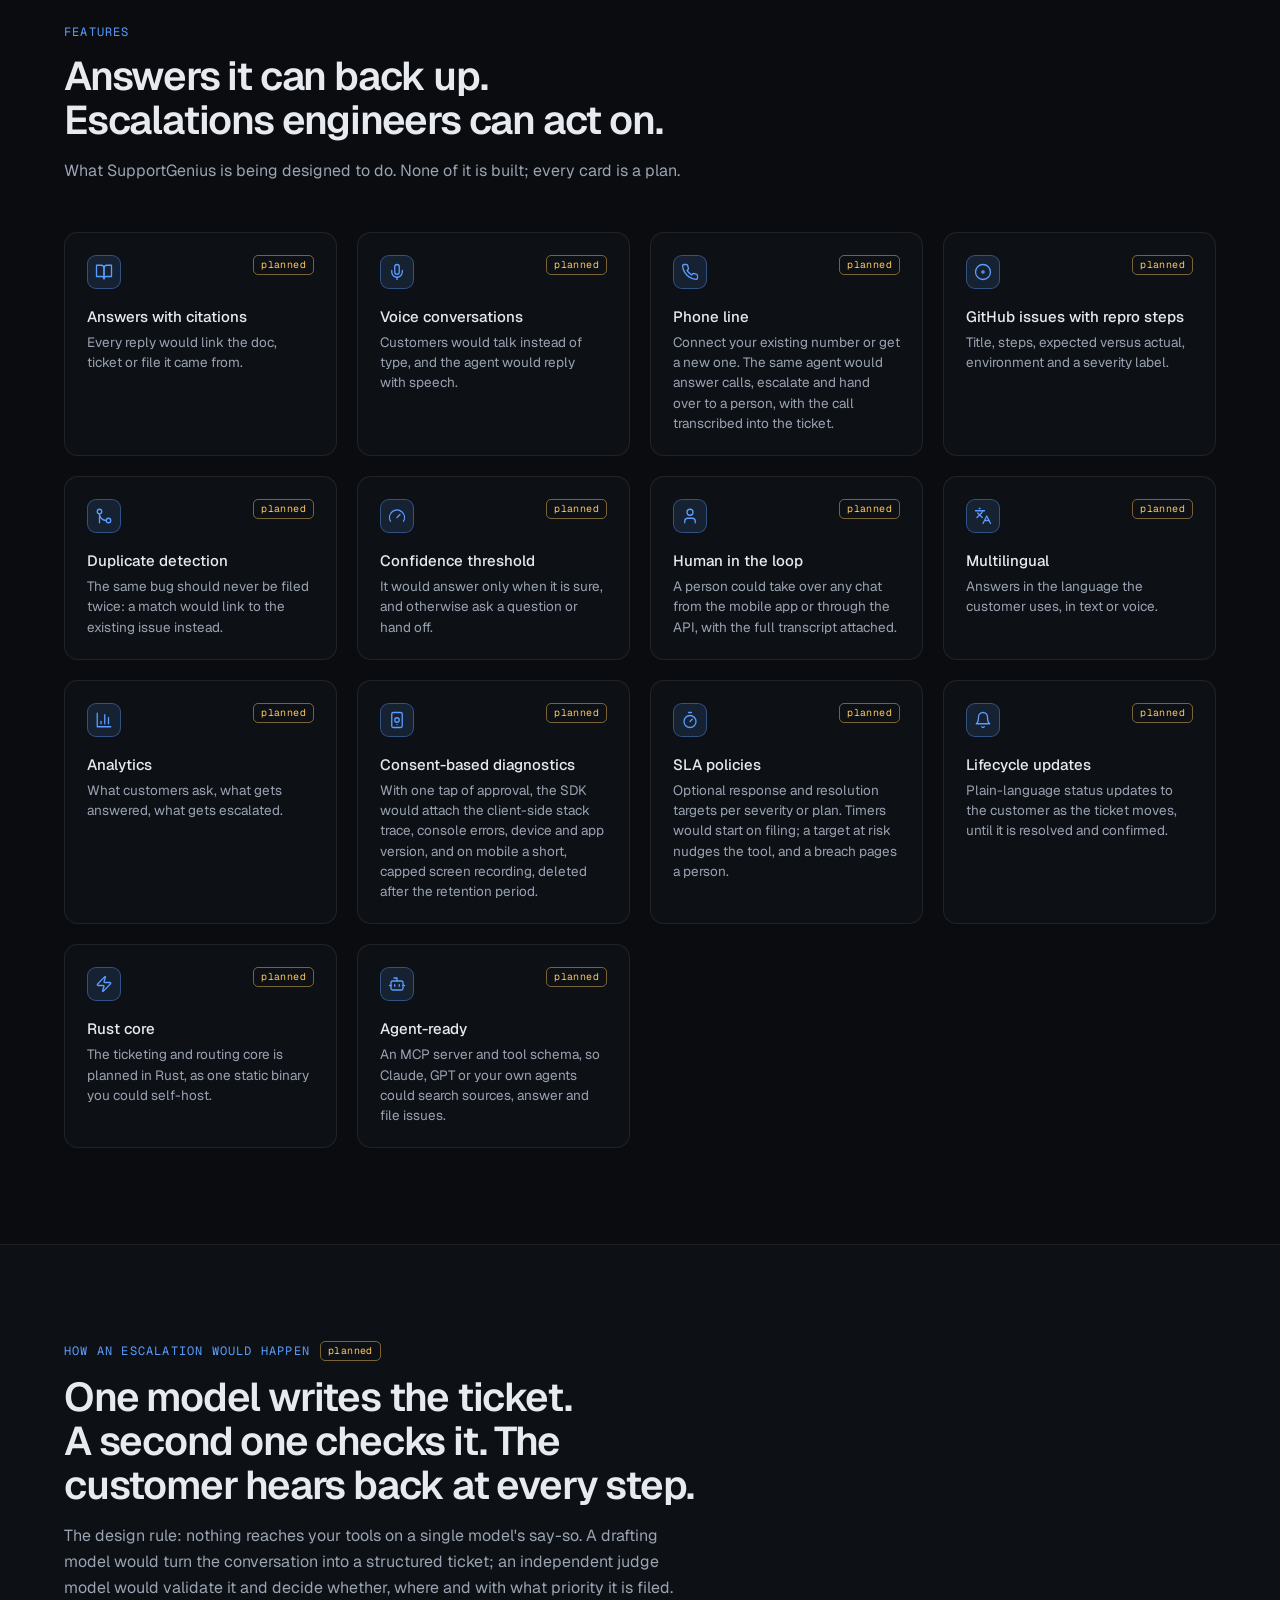
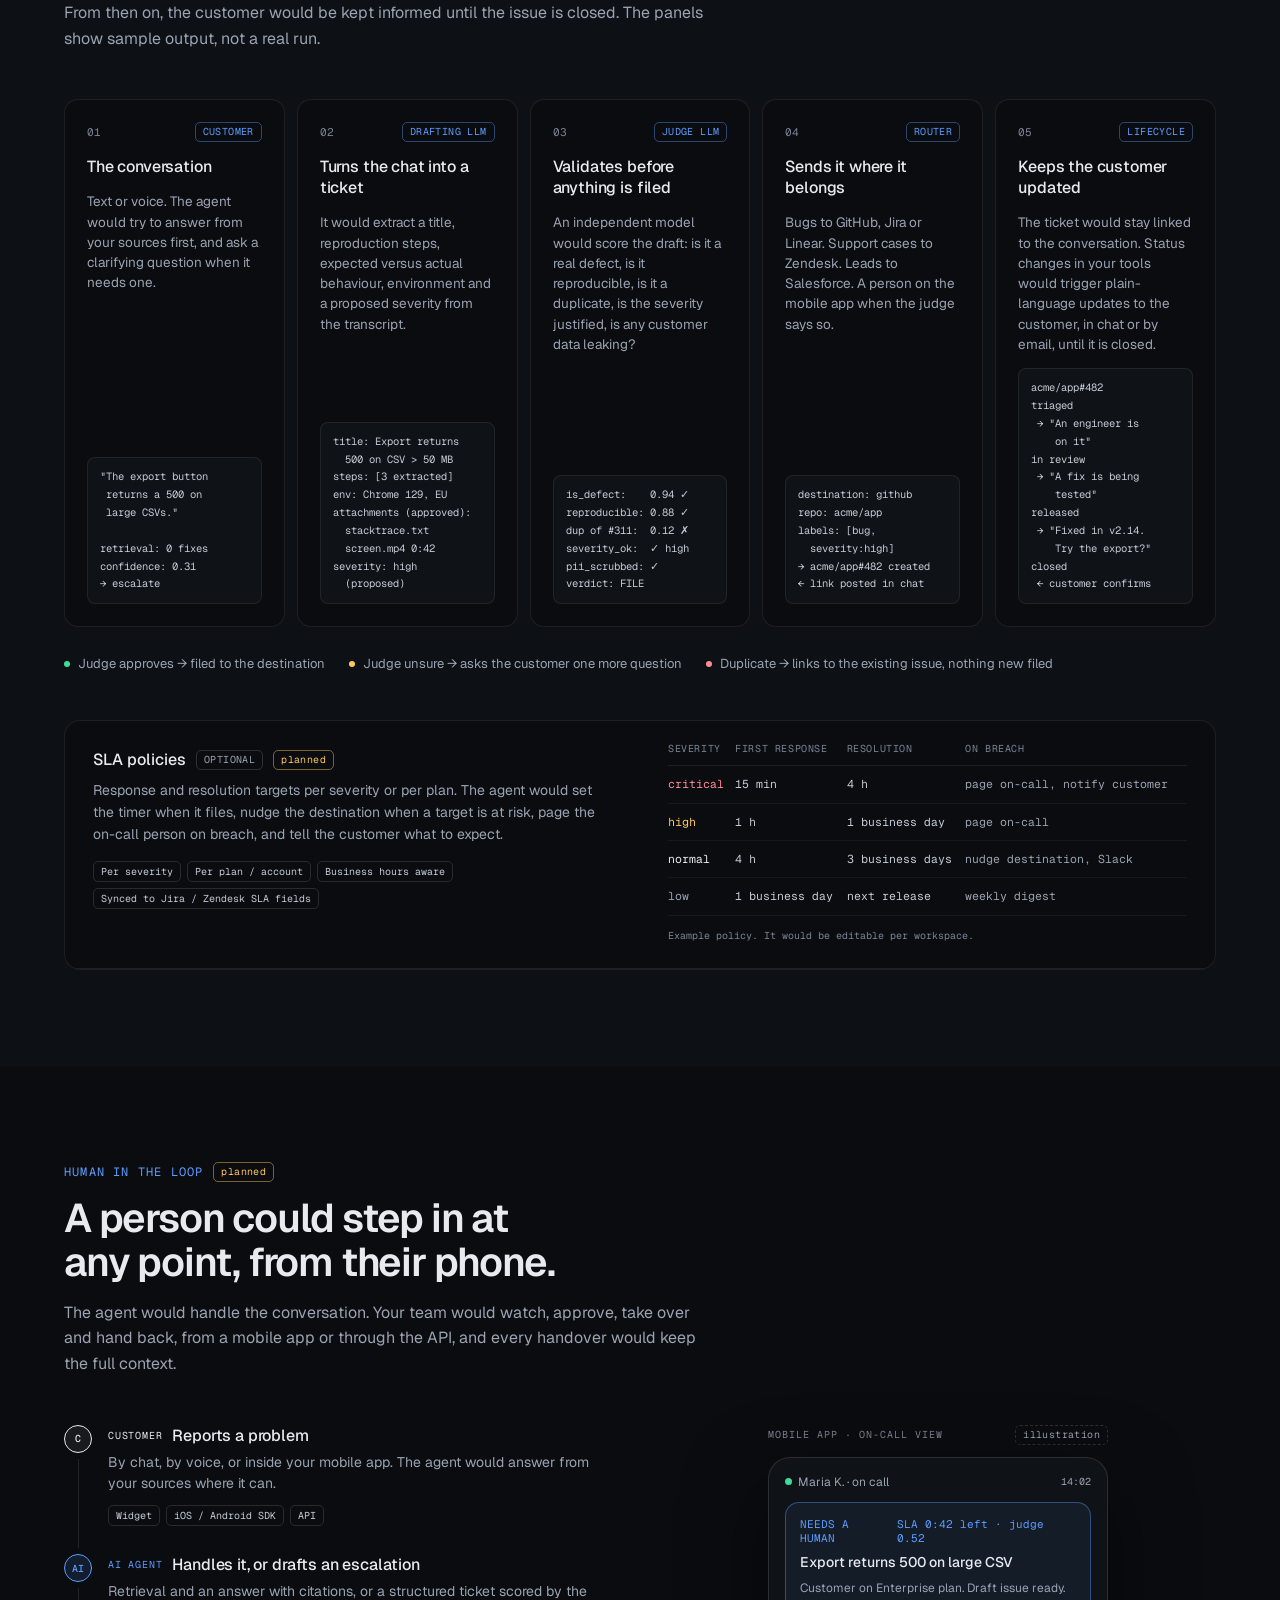
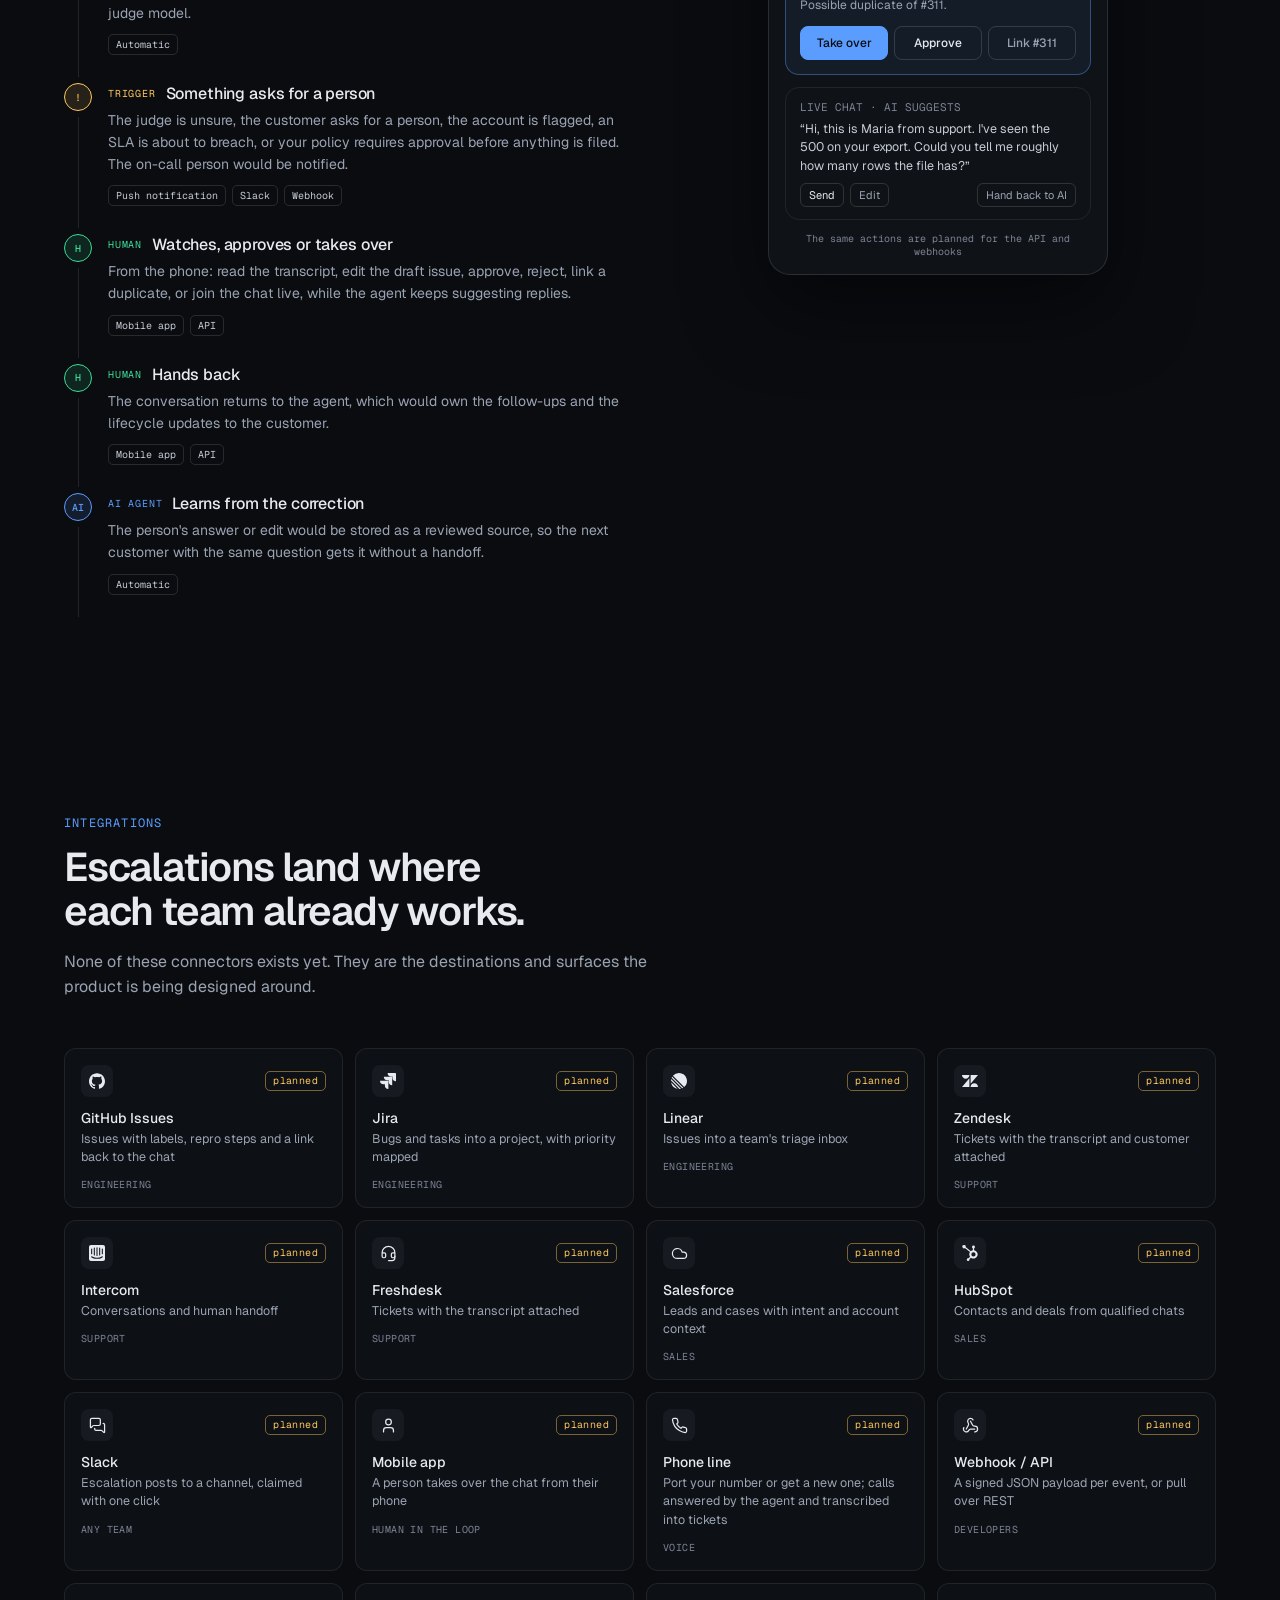
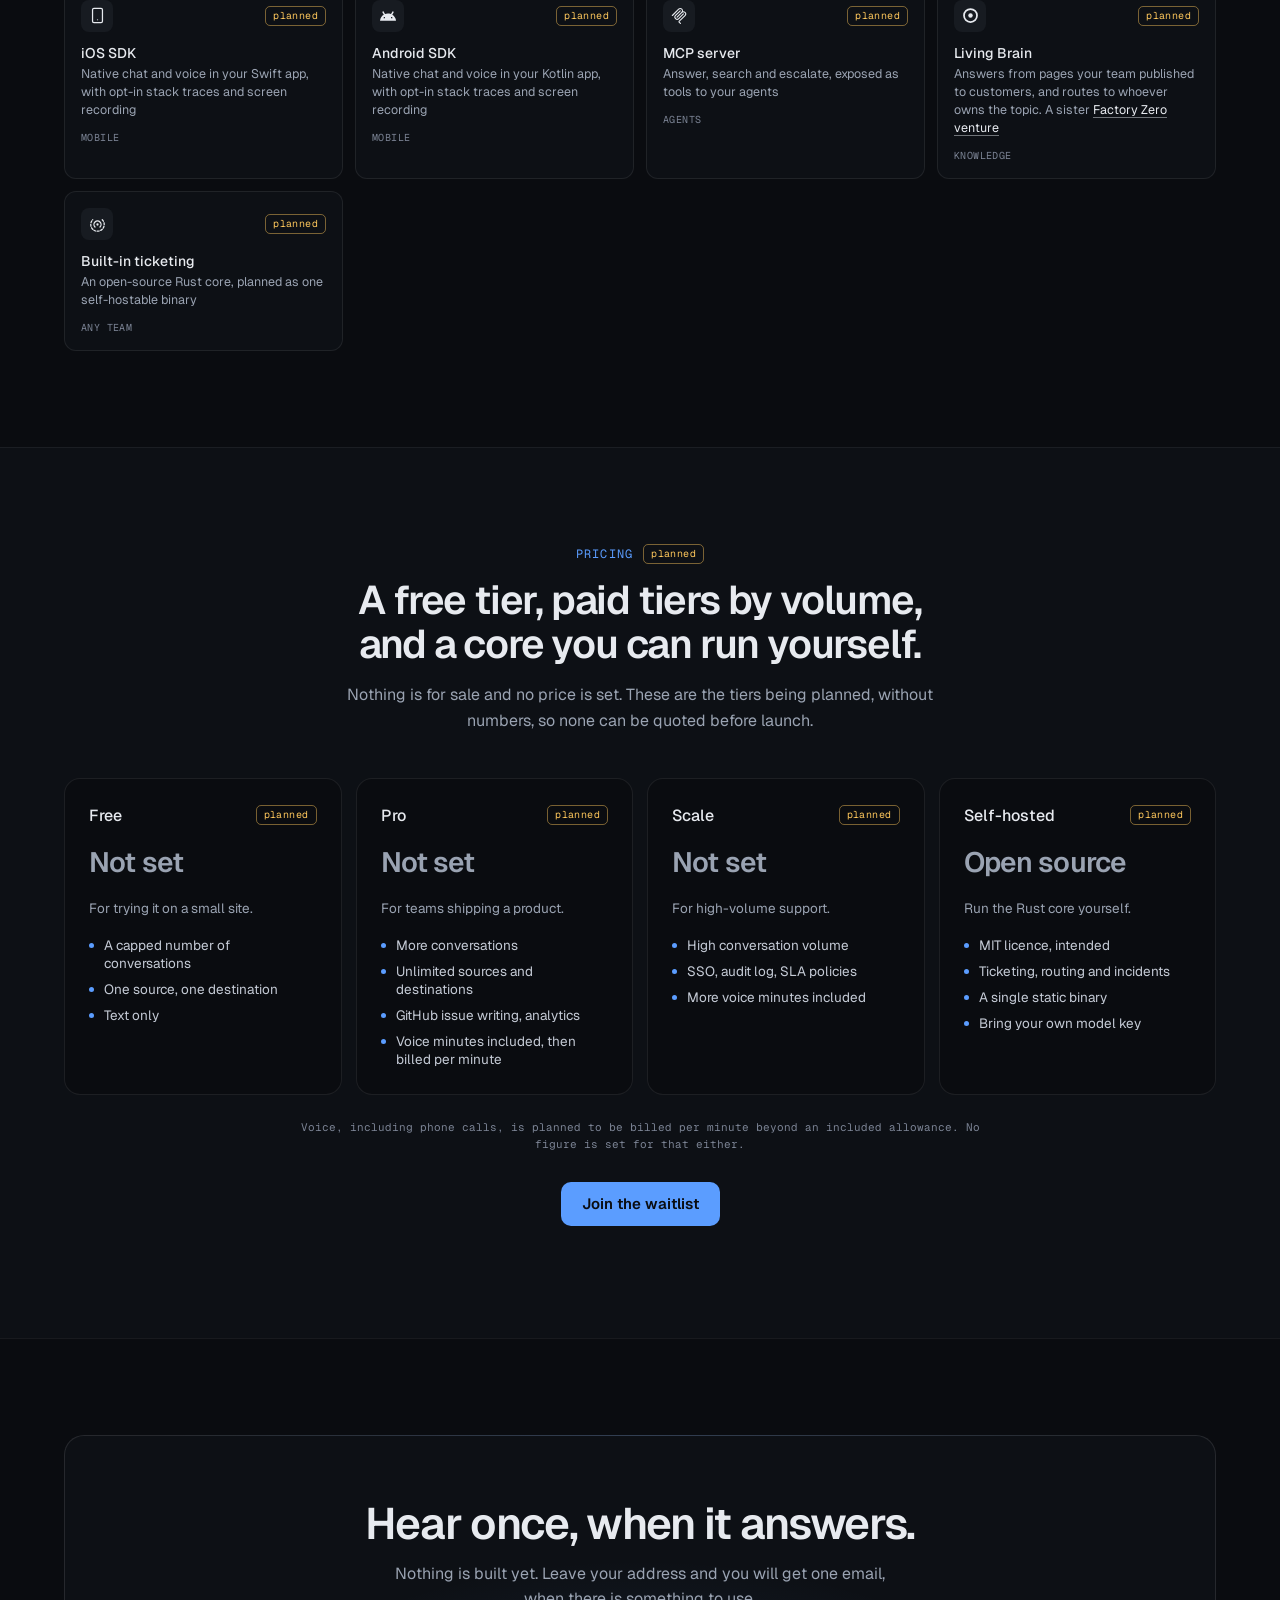
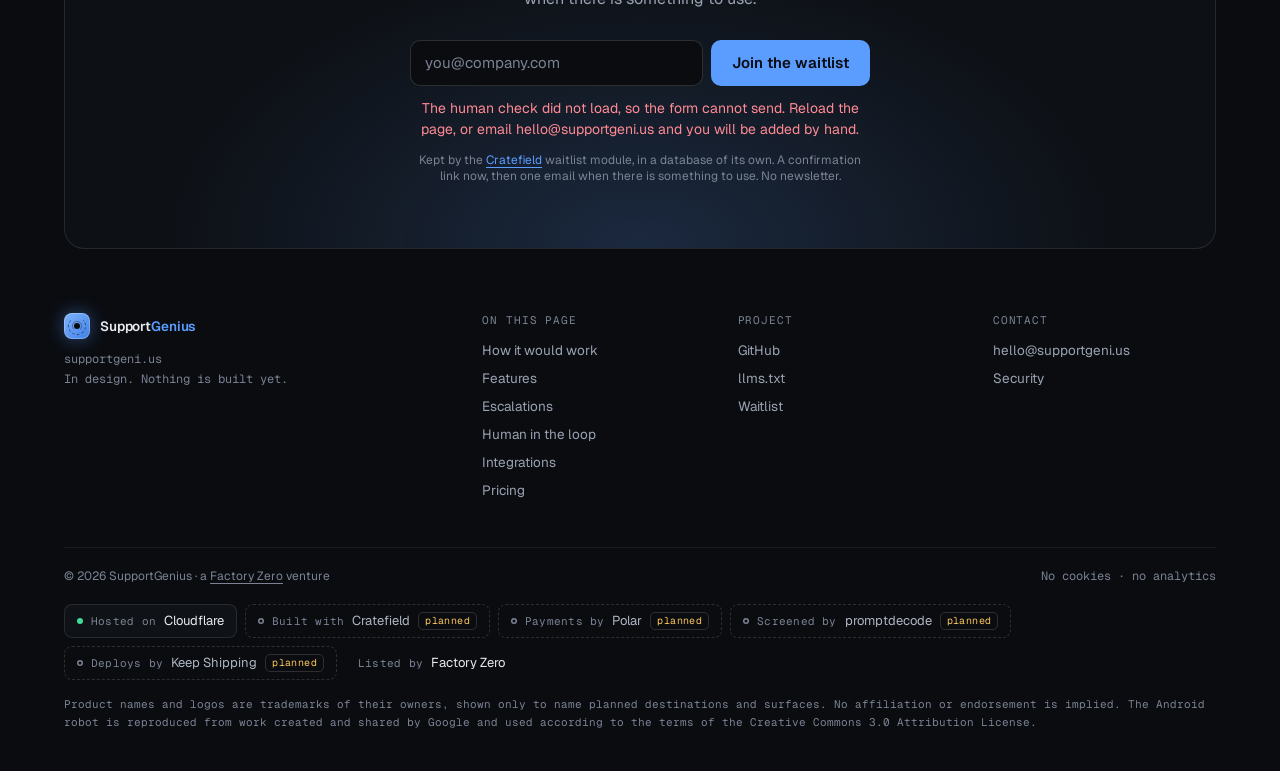
==== commit 63b2b77e: "Accessibility pass, and a stacked hero illustration on phones (#9, #7) #9: axe-core on index.html an" ====
--- a/index.html
+++ b/index.html
@@ -29,7 +29,9 @@
 <link rel="icon" href="/assets/favicon.svg" type="image/svg+xml">
 <link rel="apple-touch-icon" href="/assets/apple-touch-icon.png">
 <link rel="manifest" href="/site.webmanifest">
-<link rel="preload" href="/assets/fonts/geist-v1.8.1-latin.woff2" as="font" type="font/woff2" crossorigin>
+<link rel="preconnect" href="https://fonts.googleapis.com">
+<link rel="preconnect" href="https://fonts.gstatic.com" crossorigin>
+<link href="https://fonts.googleapis.com/css2?family=Geist:wght@400;500;600&amp;family=Geist+Mono:wght@400;500&amp;display=swap" rel="stylesheet">
 <link rel="stylesheet" href="/assets/supportgenius.css">
 <script src="/assets/supportgenius.js" defer></script>
 
@@ -329,6 +331,74 @@
         <div class="cv-label" style="left:470px;top:0;width:180px;text-align:center">02 · ENGINE</div>
         <div class="cv-label" style="left:840px;top:0;width:280px;text-align:right">03 · WHERE YOUR TEAM WORKS</div>
       </div>
+        <!-- Under 640px the canvas above is hidden and this stacked version shows instead:
+             the same widget, channels, engine and destinations, on the same keyframes. -->
+        <div class="stage__phone">
+          <p class="sp-label">01 · CUSTOMER · ANY CHANNEL</p>
+          <div class="sp-chips"><span class="a-chipA">WEB</span><span class="a-chipB">MOBILE APP</span><span class="a-chipC">PHONE</span><span>API</span></div>
+        <div class="widget">
+          <div class="widget__head">
+            <div class="a-sceneA"><span class="live"></span><b>SupportGenius</b><span class="badge">WEB WIDGET</span></div>
+            <div class="a-sceneB"><span class="clock">9:41</span><b style="margin-left:6px">Acme · Help</b><span class="badge">iOS SDK</span></div>
+            <div class="a-sceneC"><span class="live"></span><b>+1 (415) 555-0134</b><span class="clock">00:42</span><span class="badge">PHONE LINE</span></div>
+          </div>
+          <div class="widget__body">
+            <div class="bub-me a-msgA">How do I change my billing address?</div>
+            <div class="bub-me a-msgB">The export button returns a 500 on large CSVs.</div>
+            <div class="typing a-typA"><i></i><i></i><i></i></div>
+            <div class="typing a-typB"><i></i><i></i><i></i></div>
+            <div class="bub-ai a-repA">
+              <div>Go to Settings › Billing › Payment details and edit the address. It applies from your next invoice.</div>
+              <div class="cite">Billing docs › Changing your plan</div>
+            </div>
+            <div class="bub-ai a-repB">
+              <div>No fix in the docs, so I've filed this with your engineers, with the steps and the stack trace you approved. You'll get an email when it's resolved.</div>
+              <div class="cite">Escalated · severity high</div>
+            </div>
+            <div class="bub-me a-msgC">Do you offer volume pricing for 50 seats?</div>
+            <div class="typing a-typC"><i></i><i></i><i></i></div>
+            <div class="bub-ai a-repC">
+              <div>Yes, volume pricing starts at 25 seats. I've passed your details to sales; someone will reach out today.</div>
+              <div class="cite">Pricing docs › Volume plans</div>
+            </div>
+          </div>
+          <div class="widget__foot">
+            <div class="a-sceneA"><div class="input">Type or speak…</div><span class="mic"></span></div>
+            <div class="a-sceneB"><div class="input" style="justify-content:space-between">Message…<span class="badge" style="margin-left:0">SEND LOGS?</span></div><span class="mic"></span></div>
+            <div class="a-sceneC"><div class="input"><span class="wave"></span><span class="wave"></span><span class="wave"></span><span class="wave"></span><span class="wave"></span><span class="wave"></span><span class="listening">Listening…</span></div><span class="hang"></span></div>
+          </div>
+        </div>
+
+          <p class="sp-label">02 · ENGINE</p>
+          <div class="sp-engine">
+            <span class="node a-nodeABC">LLM</span>
+            <span class="node a-nodeAC">Docs</span>
+            <span class="node a-nodeA">Help center</span>
+            <span class="node a-nodeB">Past tickets</span>
+            <span class="node a-nodeB">Files</span>
+          </div>
+          <p class="sp-label">03 · WHERE YOUR TEAM WORKS</p>
+          <div class="sp-dest">
+            <div class="sp-slot a-sceneB">
+            <div class="dest a-card">
+              <span class="mark" title="GitHub"><svg width="16" height="16" fill="currentColor" aria-hidden="true"><use href="#b-github"/></svg></span>
+              <div class="dest__txt">
+                <div class="a-base"><div class="dest__name">GitHub Issues</div><div class="dest__sub">acme/app</div></div>
+                <div class="a-issue"><div class="dest__issue"><b>#482</b> Export returns 500 on large CSV</div><div class="lbls"><span class="lbl lbl--bug">bug</span><span class="lbl lbl--hi">severity:high</span><span class="lbl">repro steps</span></div></div>
+              </div>
+            </div>
+            </div>
+            <div class="sp-slot a-sceneC">
+            <div class="dest a-cardSF" style="top:380px">
+              <span class="mark" title="Salesforce"><svg width="17" height="17" fill="none" stroke="currentColor" stroke-width="1.75" stroke-linecap="round" stroke-linejoin="round" aria-hidden="true"><use href="#i-cloud"/></svg></span>
+              <div class="dest__txt">
+                <div class="a-base"><div class="dest__name">Salesforce</div><div class="dest__sub">Leads · Cases</div></div>
+                <div class="a-issue"><div class="dest__issue"><b>Lead</b> Acme Corp · 50 seats · volume pricing</div><div class="lbls"><span class="lbl lbl--ok">Hot</span><span class="lbl">Source: Chat</span><span class="lbl">Owner: Sales</span></div></div>
+              </div>
+            </div>
+            </div>
+          </div>
+        </div>
     </div>
     <figcaption class="demo__caption note" id="demo-caption">Illustration with sample data. Nothing here is connected to a product, because there is no product yet.</figcaption>
   </figure>
@@ -484,7 +554,7 @@
           <li>Synced to Jira / Zendesk SLA fields</li>
         </ul>
       </div>
-      <div class="sla__table">
+      <div class="sla__table" role="region" tabindex="0" aria-label="Example SLA policy">
         <table>
           <caption>Example policy. It would be editable per workspace.</caption>
           <thead><tr><th scope="col">SEVERITY</th><th scope="col">FIRST RESPONSE</th><th scope="col">RESOLUTION</th><th scope="col">ON BREACH</th></tr></thead>
@@ -663,7 +733,7 @@
       <p class="form__err" id="waitlist-err" role="alert" hidden></p>
       <div class="wait__human" role="group" aria-label="Human check" hidden data-captcha></div>
       <p class="hp" aria-hidden="true"><label>Company <input type="text" name="company" tabindex="-1" autocomplete="off"></label></p>
-      <p class="form__foot">Kept by the <a href="https://cratefield.com">Cratefield</a> waitlist module, in a database of its own. A confirmation link now, then one email when there is something to use. No newsletter. <a href="/privacy">Privacy notice</a>.</p>
+      <p class="form__foot">Kept by the <a href="https://cratefield.com">Cratefield</a> waitlist module, in a database of its own. A confirmation link now, then one email when there is something to use. No newsletter.</p>
     </form>
     <p data-waitlist-fallback>Email <a href="mailto:hello@supportgeni.us?subject=SupportGenius%20waitlist">hello@supportgeni.us</a> and you will be added by hand.</p>
     <div class="wait__done" id="waitlist-done" role="status" aria-live="polite" tabindex="-1" hidden>
@@ -707,7 +777,6 @@
       <h2 id="f-contact">CONTACT</h2>
       <ul>
         <li><a href="mailto:hello@supportgeni.us">hello@supportgeni.us</a></li>
-        <li><a href="/privacy">Privacy</a></li>
         <li><a href="/.well-known/security.txt">Security</a></li>
       </ul>
     </nav>
--- a/assets/supportgenius.css
+++ b/assets/supportgenius.css
@@ -5,13 +5,6 @@
    deliberate change is --mute: the canvas used #6b7382, which is 4.1:1 on the
    page background and fails WCAG AA for the small mono labels it is used on.
    #7b8394 is 5.1:1 and reads the same. */
-
-/* Typefaces: self-hosted Latin subsets of Geist and Geist Mono (variable
-   fonts, limited to the weights the site uses: Geist 400-600, Geist Mono
-   400-500). SIL Open Font License 1.1; the licence text is beside the files
-   in assets/fonts/. Nothing loads from a third party. */
-@font-face { font-family: 'Geist'; font-style: normal; font-weight: 400 600; font-display: swap; src: url(/assets/fonts/geist-v1.8.1-latin.woff2) format('woff2'); unicode-range: U+0000-00FF, U+0131, U+0152-0153, U+02C6, U+02DA, U+02DC, U+2000-206F, U+2074, U+20AC, U+2122, U+2190-2199, U+2212, U+2215, U+FEFF, U+FFFD; }
-@font-face { font-family: 'Geist Mono'; font-style: normal; font-weight: 400 500; font-display: swap; src: url(/assets/fonts/geist-mono-v1.8.1-latin.woff2) format('woff2'); unicode-range: U+0000-00FF, U+0131, U+0152-0153, U+02C6, U+02DA, U+02DC, U+2000-206F, U+2074, U+20AC, U+2122, U+2190-2199, U+2212, U+2215, U+FEFF, U+FFFD; }
 
 :root {
   --bg: #0a0c10;
@@ -143,6 +136,12 @@
   animation: logoSpin 2s linear infinite reverse;
 }
 .logo i { width: 6px; height: 6px; border-radius: 50%; background: var(--bg); animation: logoDot 2s ease-in-out infinite; }
+
+@media (max-width: 380px) {
+  .nav__in { gap: 12px; }
+  .brand { font-size: 15px; gap: 8px; }
+  .nav__cta { font-size: 13px; padding: 8px 10px; }
+}
 
 /* ------------------------------------------------------------------ buttons */
 
@@ -345,6 +344,8 @@
 .mark svg { display: block; }
 .integration h3 { font-size: 14px; font-weight: 500; margin: 0; }
 .integration p { font-size: 12.5px; color: var(--dim); margin: 3px 0 0; line-height: 1.45; }
+.integration p a { color: var(--ink); text-decoration: underline; text-decoration-color: rgba(231, 234, 239, .45); text-underline-offset: 3px; }
+.integration p a:hover { color: var(--acc); text-decoration-color: var(--acc); }
 .integration__team { font-family: var(--mono); font-size: 10px; color: var(--mute); letter-spacing: .04em; }
 
 /* pricing: the shape of the plan, without numbers */
@@ -493,6 +494,30 @@
 @media (max-width: 700px)  { .stage { --s: .45; } }
 @media (max-width: 520px)  { .stage { --s: .31; } }
 .demo__caption { text-align: center; margin: 28px 0 0; }
+
+/* Phones (under 640px): the 1120px canvas is hidden and a stacked version of the same parts
+   shows instead. The widget, channels, engine and destinations reuse the canvas's classes, so
+   they run on the same keyframes. One destination shows at a time: GitHub in scene B, Salesforce
+   in scene C, none in scene A. Every text node here is 11px or larger. */
+.stage__phone { display: none; }
+@media (max-width: 639px) {
+  .stage { height: auto; }
+  .stage__canvas { display: none; }
+  .stage__phone { display: flex; flex-direction: column; gap: 12px; }
+  .sp-label { margin: 6px 0 0; font-family: var(--mono); font-size: 11px; letter-spacing: .08em; color: var(--mute); }
+  .sp-label:first-child { margin-top: 0; }
+  .sp-chips { display: grid; grid-template-columns: repeat(2, 1fr); gap: 6px; font-family: var(--mono); font-size: 11px; letter-spacing: .04em; }
+  .sp-chips span { text-align: center; border: 1px solid var(--line-2); border-radius: 6px; padding: 6px 0; color: var(--mute); }
+  .stage__phone .widget { position: relative; left: auto; top: auto; width: 100%; }
+  .stage__phone .a-sceneC .clock { display: none; }
+  .stage__phone .badge, .stage__phone .clock, .stage__phone .cite, .stage__phone .lbl, .stage__phone .input .badge { font-size: 11px; }
+  .sp-engine { display: flex; flex-wrap: wrap; justify-content: center; gap: 6px; }
+  .sp-engine .node { position: relative; width: auto; height: auto; padding: 7px 10px; font-size: 11px; }
+  .sp-dest { display: grid; }
+  .sp-slot { grid-area: 1 / 1; }
+  .stage__phone .dest { position: relative; left: auto; top: auto; width: 100%; height: auto; min-height: 60px; }
+  .stage__phone .dest__txt { height: 40px; }
+}
 
 /* the film: a 16:9 player in the same card as the other surfaces */
 .film { margin: 0 auto; max-width: 960px; }
@@ -699,6 +724,19 @@
 @keyframes pulse { 0% { box-shadow: 0 0 0 0 rgba(91, 157, 255, .5) } 100% { box-shadow: 0 0 0 18px rgba(91, 157, 255, 0) } }
 @keyframes rise { from { opacity: 0; transform: translateY(8px) } to { opacity: 1; transform: none } }
 
+/* Touch targets: at least 44px tall on phones and touch screens, as WCAG 2.5.5 asks.
+   Mouse layouts are untouched. */
+@media (pointer: coarse), (max-width: 639px) {
+  .skip { min-height: 44px; display: inline-flex; align-items: center; }
+  .nav__cta, .btn, .linkbtn { min-height: 44px; display: inline-flex; align-items: center; }
+  .foot__col a { display: inline-flex; align-items: center; min-height: 44px; }
+  .brand { min-height: 44px; display: inline-flex; align-items: center; }
+  .bw { min-height: 44px; }
+  .field input { height: 48px; }
+}
+/* the human-in-the-loop columns had a 300px minimum, which forced a sideways scroll at 320px */
+@media (max-width: 639px) { .hitl { grid-template-columns: minmax(0, 1fr); } }
+
 /* Reduced motion: everything stops. The demo freezes on one readable frame
    (42% of the loop: the iOS conversation, escalated, with the issue filed)
    instead of collapsing to its invisible end state. supportgenius.js pauses
@@ -714,16 +752,3 @@
   }
   .stage .pkt { display: none; }
 }
-
-/* ------------------------------------------------------------------ legal
-   /privacy: a plain reading column. Headings and lists only; no new chrome. */
-.legal { max-width: 760px; padding-top: 64px; padding-bottom: 32px; font-size: 15px; line-height: 1.65; color: var(--soft); }
-.legal h1 { font-size: clamp(30px, 5vw, 44px); letter-spacing: -.03em; font-weight: 600; line-height: 1.1; margin: 20px 0 12px; color: var(--ink); text-wrap: balance; }
-.legal h2 { font-size: 18px; font-weight: 600; letter-spacing: -.01em; margin: 40px 0 10px; color: var(--ink); }
-.legal p, .legal ul { margin: 0 0 14px; }
-.legal ul { padding-left: 20px; }
-.legal li { margin-bottom: 8px; }
-.legal a { color: var(--acc); text-decoration: underline; text-underline-offset: 3px; }
-.legal code { font-size: 13px; color: var(--code); }
-.legal .note { display: block; margin-bottom: 28px; }
-.legal .eyebrow { margin: 0; }
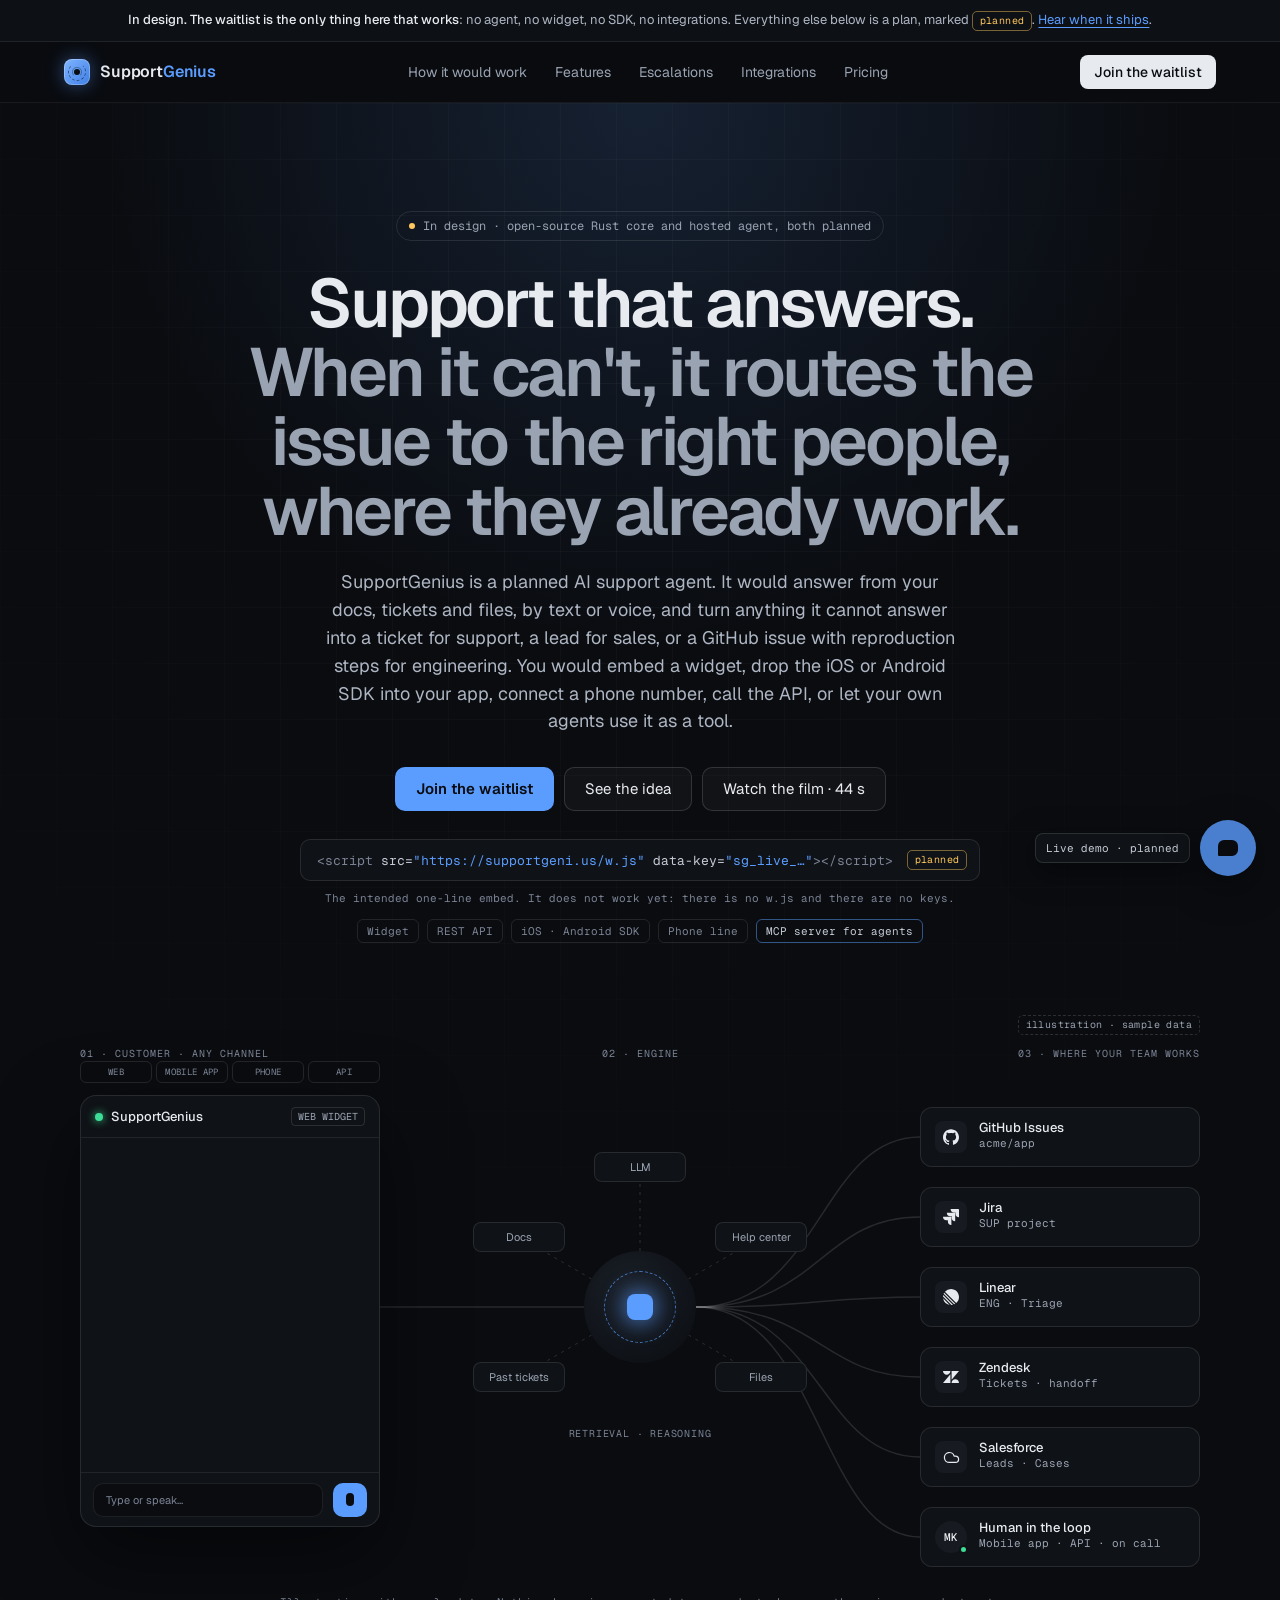
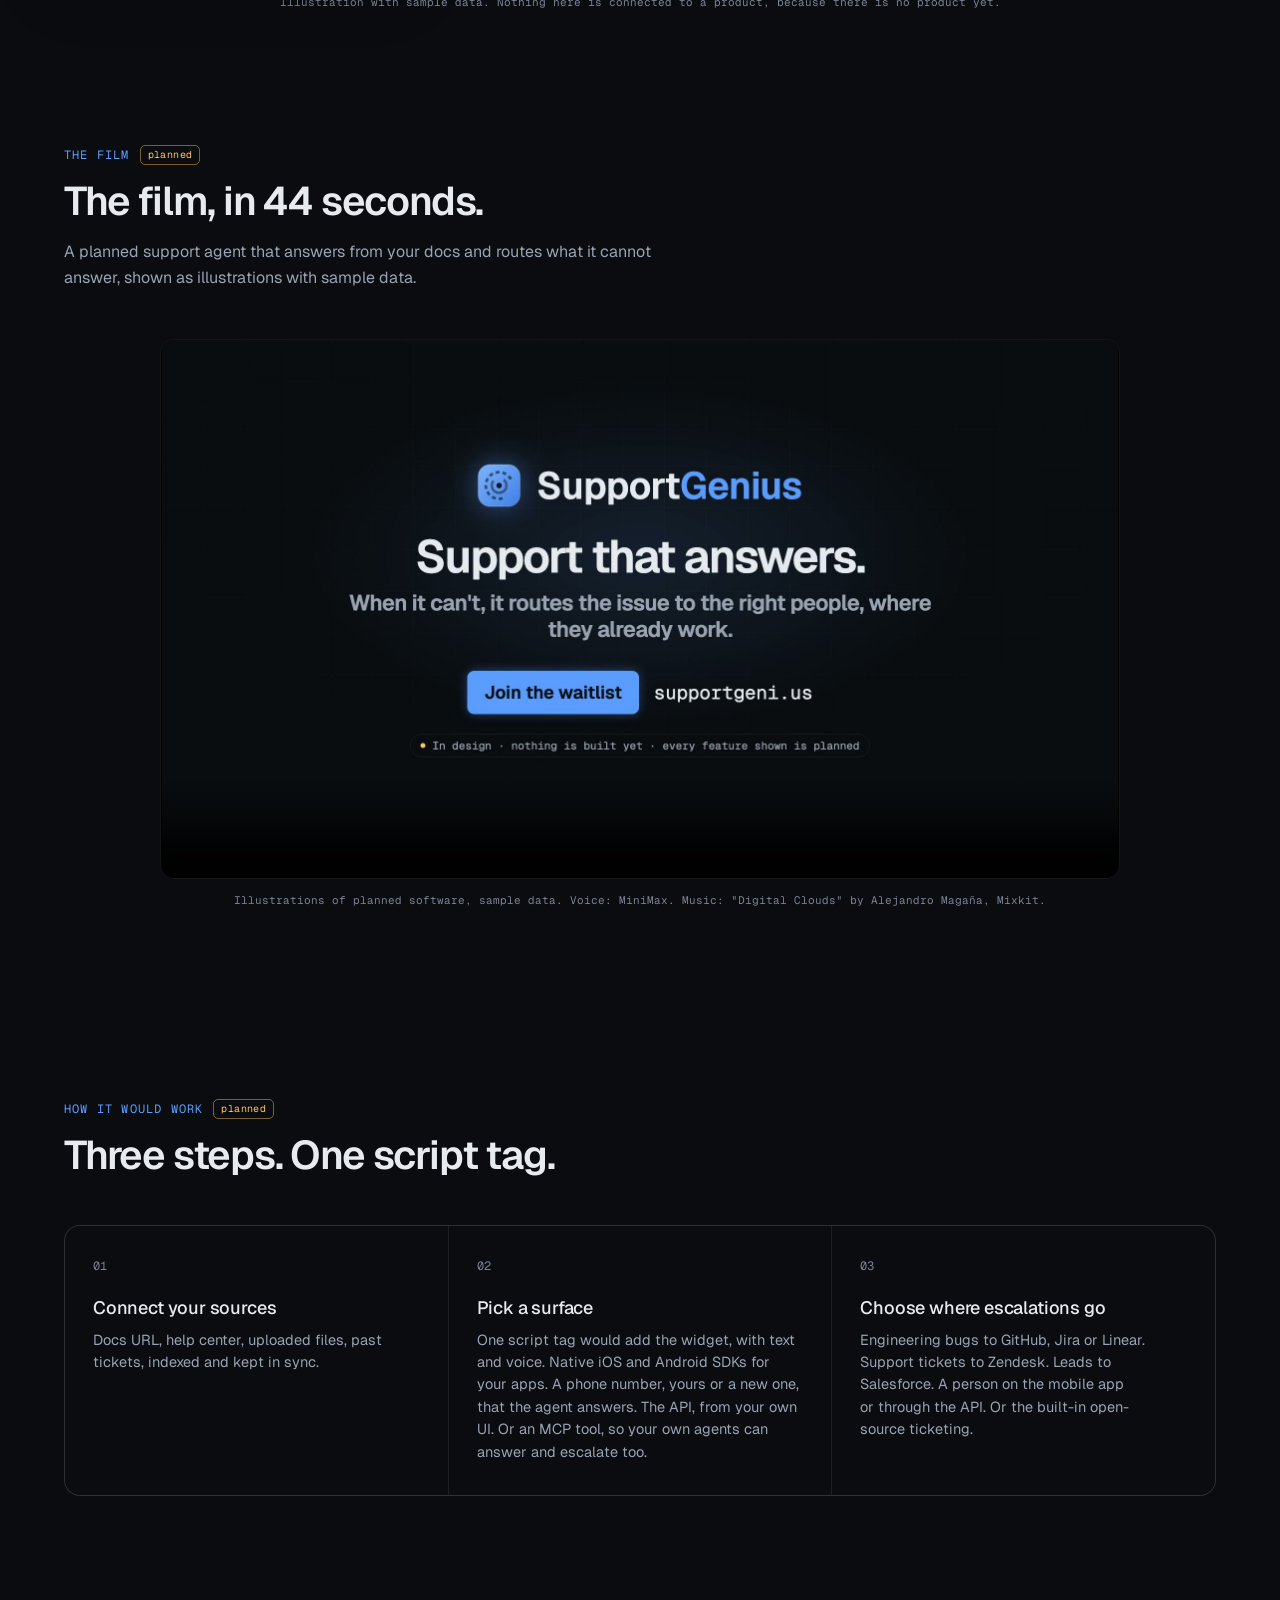
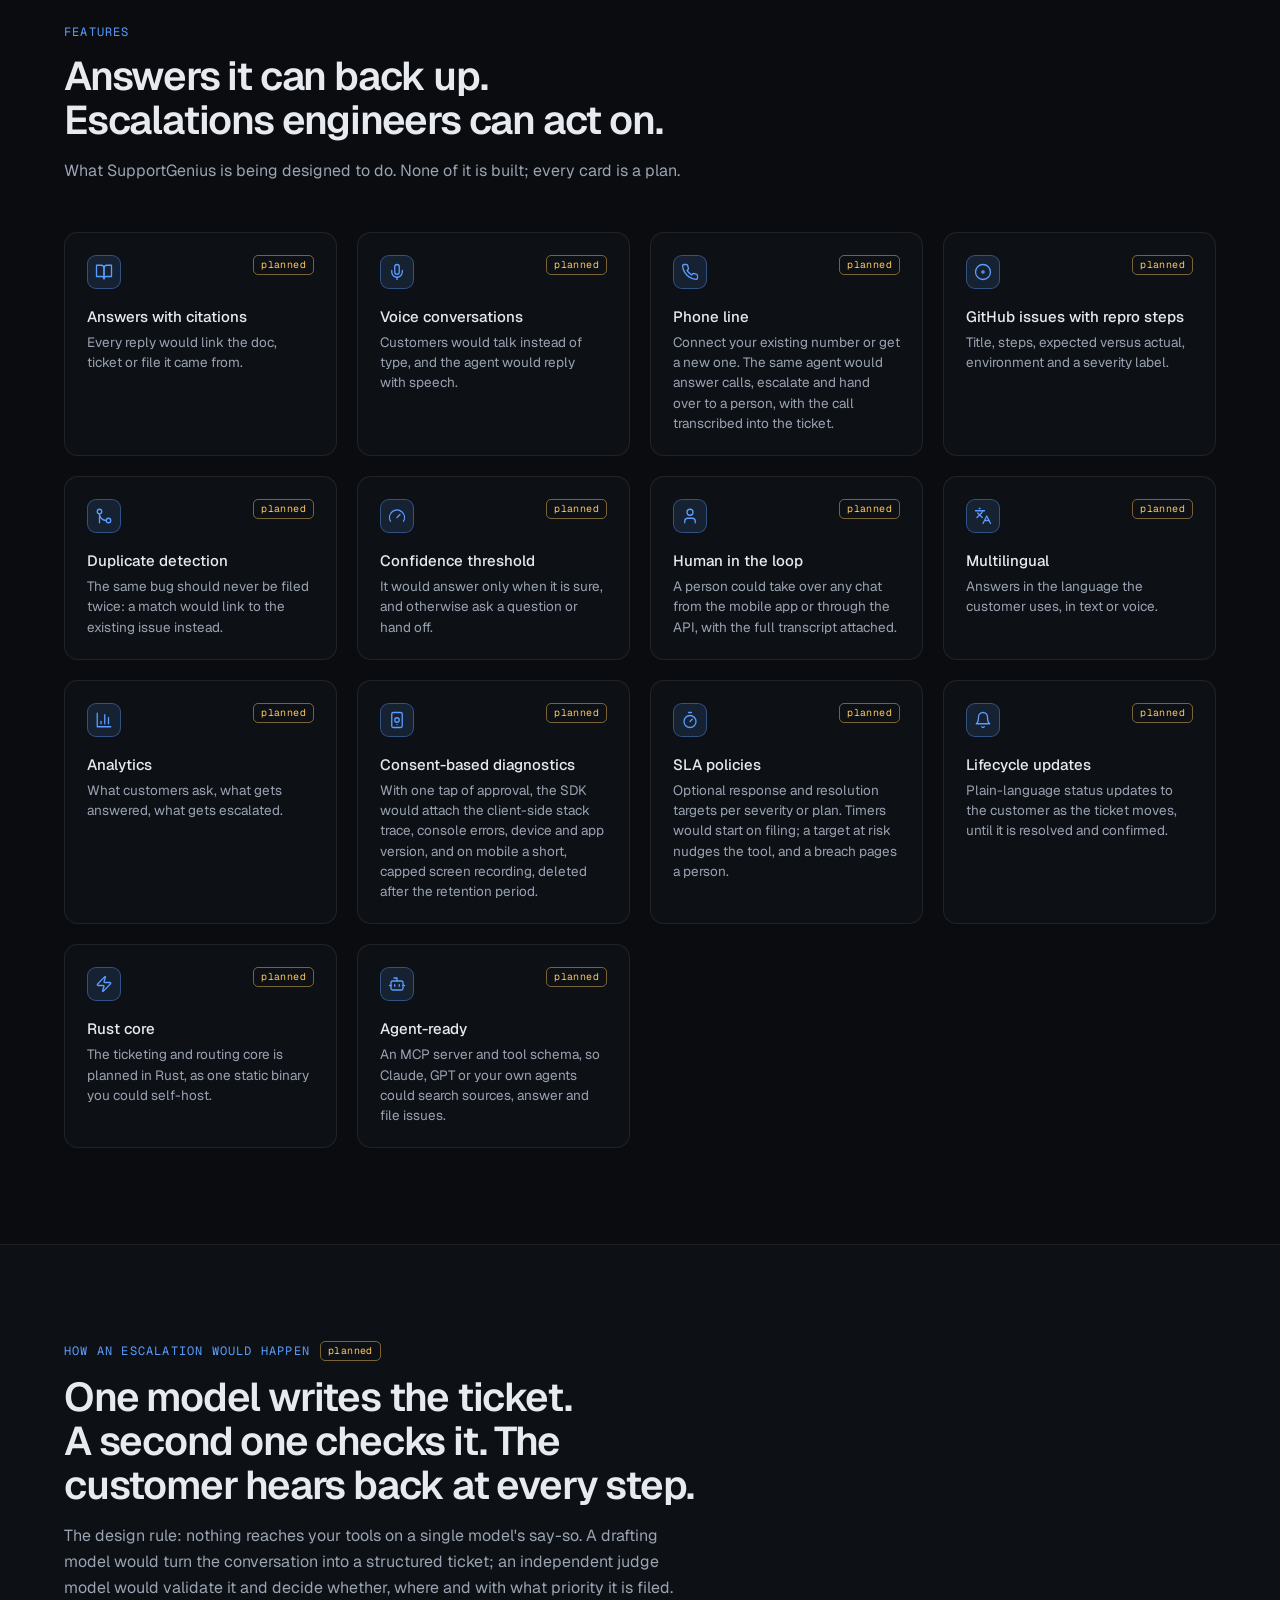
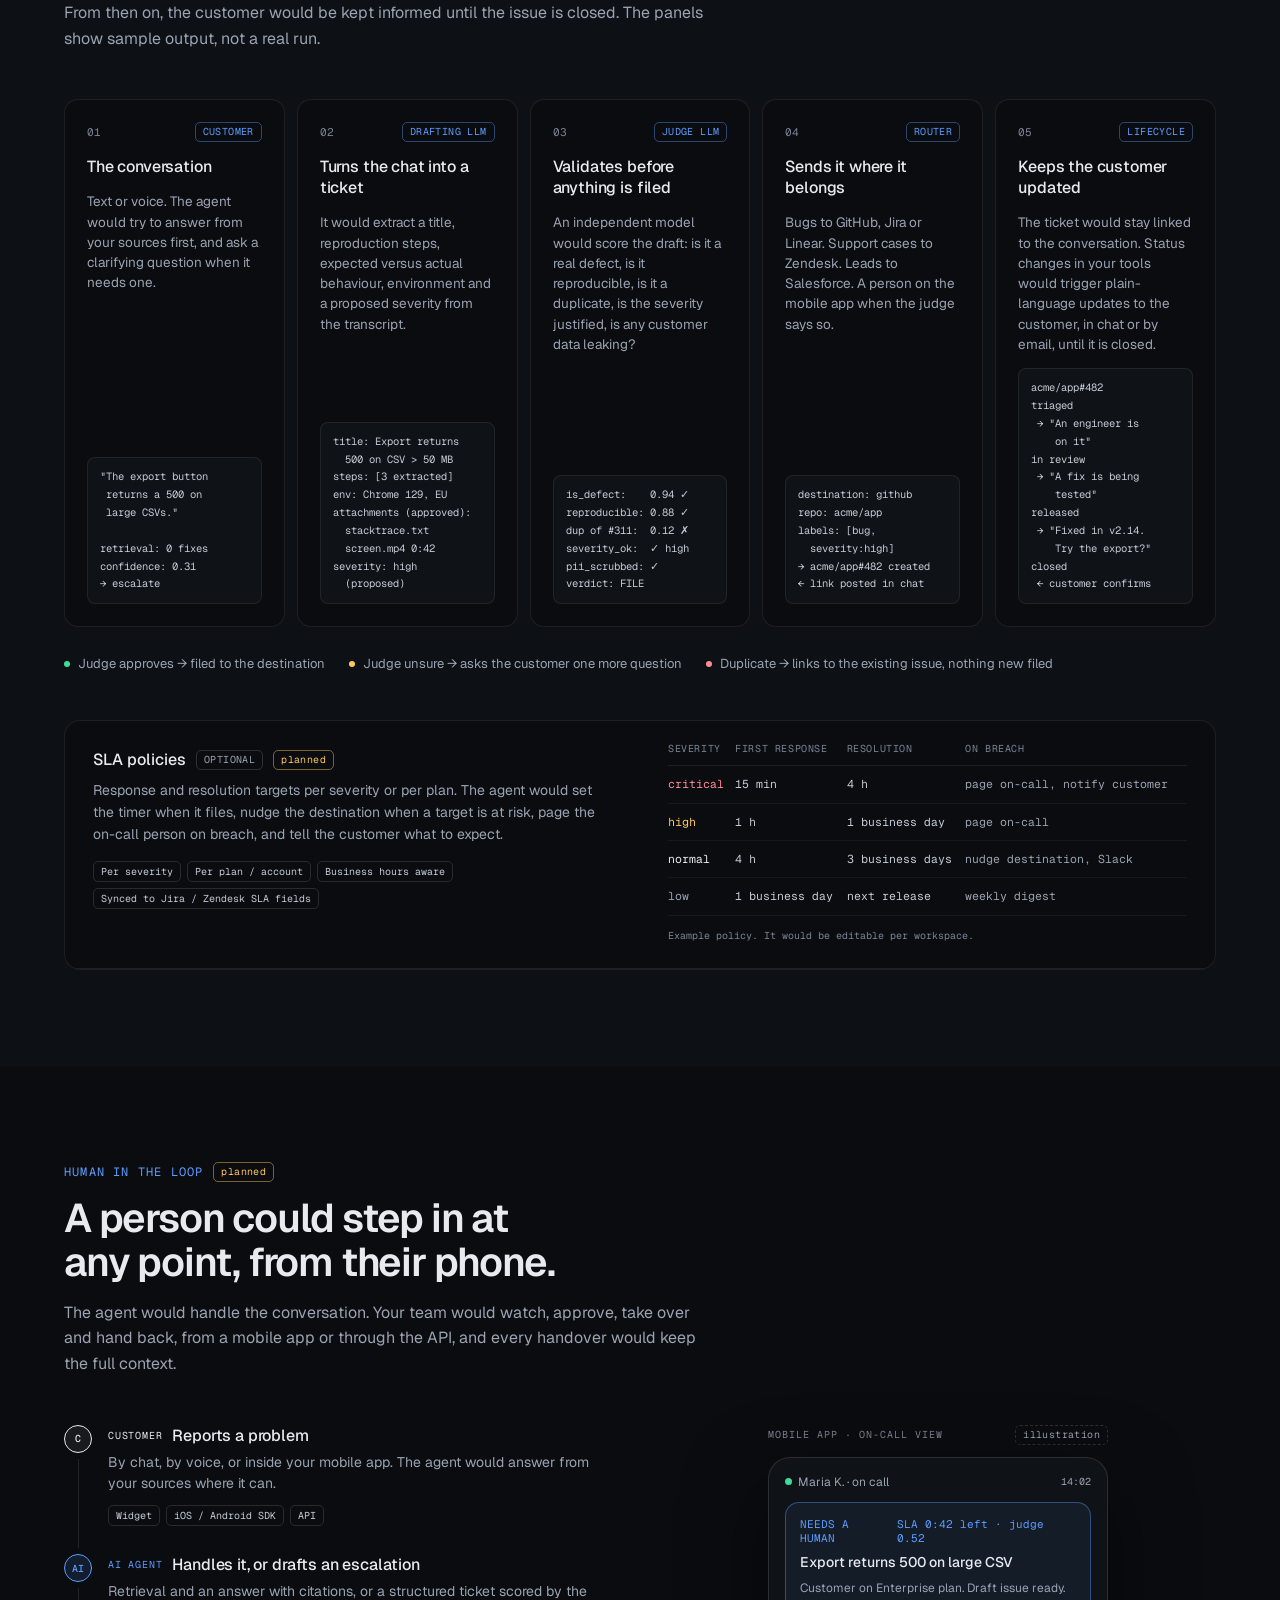
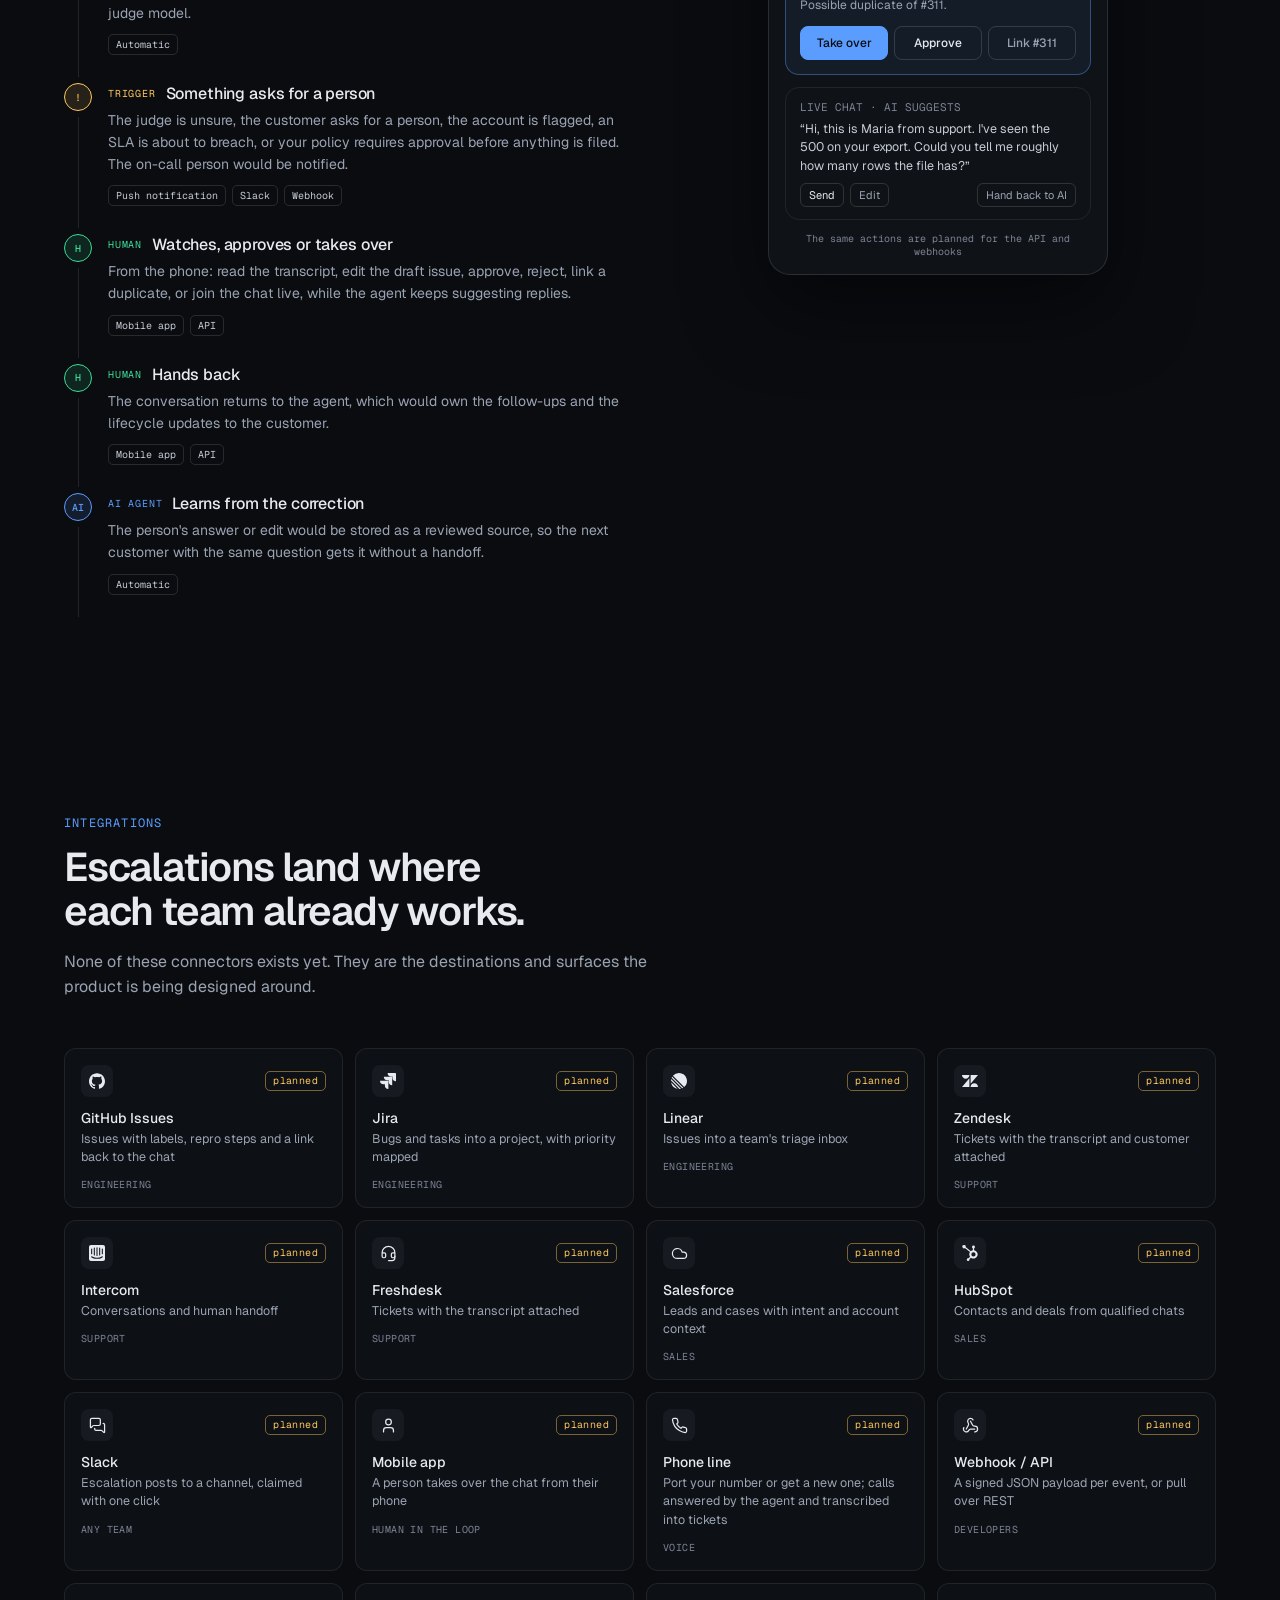
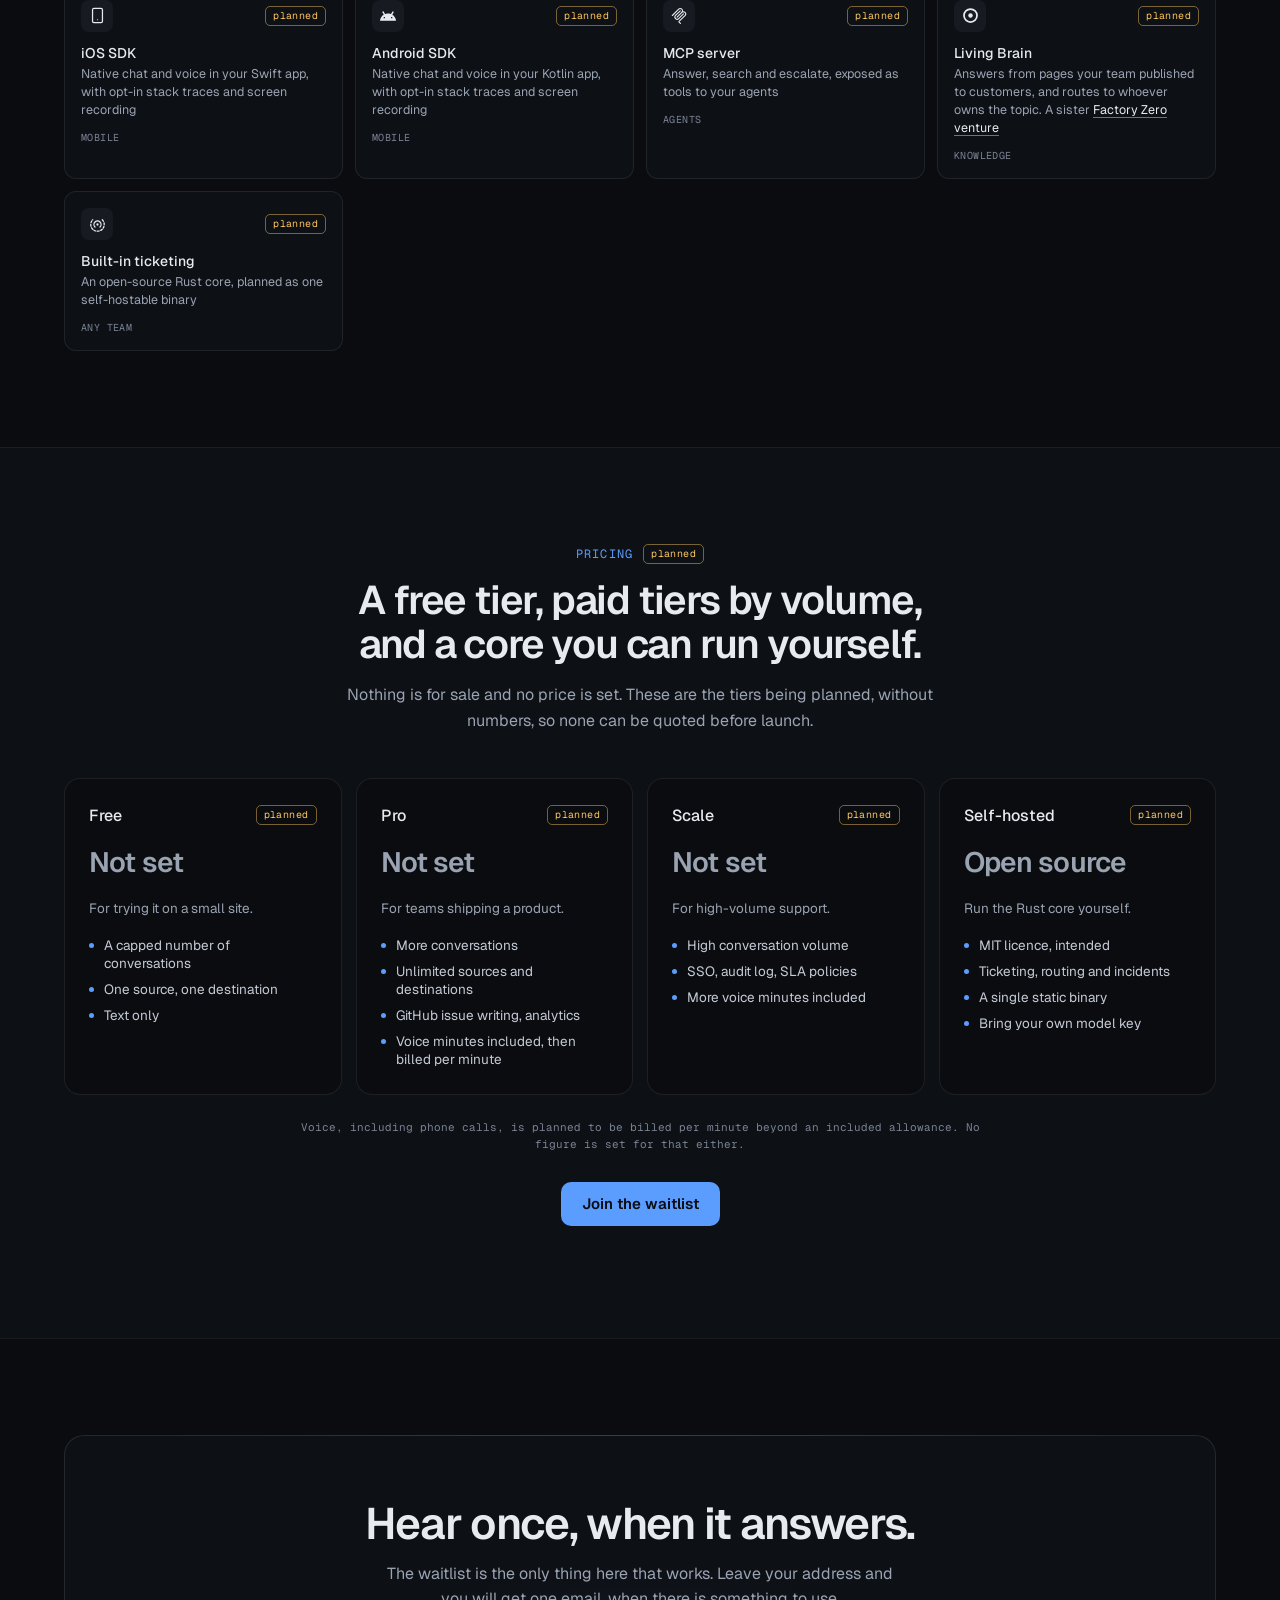
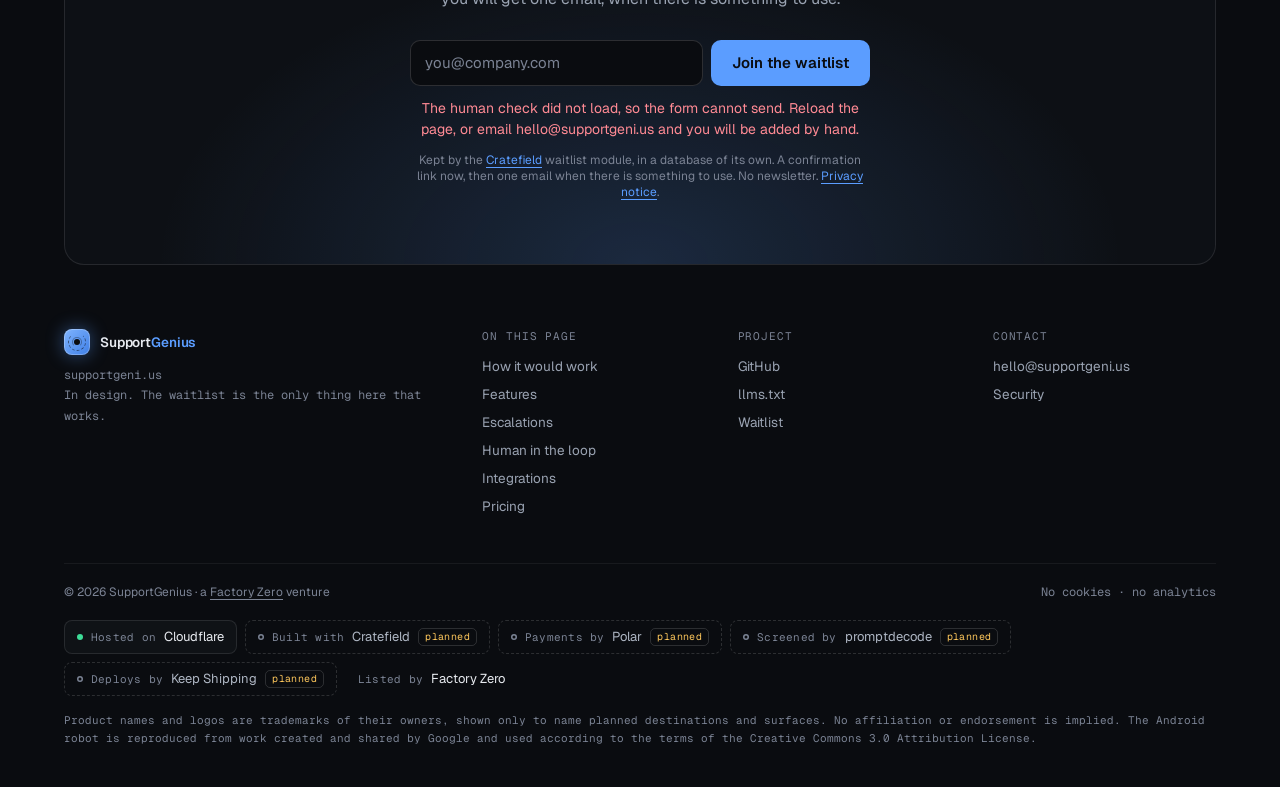
==== commit c599095c: "Accessibility pass and a readable hero on phones (#28) Co-authored-by: Colonizer Settlers <331648616" ====
--- a/index.html
+++ b/index.html
@@ -120,8 +120,8 @@
 </svg>
 
 <p class="banner">
-  <strong>In design. Nothing on this page is built yet</strong>: no agent, no widget, no SDK, no integrations.
-  Everything below is a plan, marked <span class="chip chip--planned">planned</span>.
+  <strong>In design. The waitlist is the only thing here that works</strong>: no agent, no widget, no SDK, no integrations.
+  Everything else below is a plan, marked <span class="chip chip--planned">planned</span>.
   <a href="#waitlist">Hear when it ships</a>.
 </p>
 
@@ -723,7 +723,7 @@
 <section class="end" id="waitlist" aria-labelledby="waitlist-title">
   <div class="wrap"><div class="cta">
     <h2 id="waitlist-title">Hear once, when it answers.</h2>
-    <p>Nothing is built yet. Leave your address and you will get one email, when there is something to use.</p>
+    <p>The waitlist is the only thing here that works. Leave your address and you will get one email, when there is something to use.</p>
     <form class="wait__form" id="waitlist-form" data-open="true" data-endpoint="https://api.supportgeni.us/v1/waitlist" data-product="supportgenius" data-contact="hello@supportgeni.us" data-sitekey="0x4AAAAAAFRBObOIEtlONvJt" data-double-opt-in="true" hidden>
       <div class="field">
         <label class="sr-only" for="waitlist-email">Email address</label>
@@ -733,7 +733,7 @@
       <p class="form__err" id="waitlist-err" role="alert" hidden></p>
       <div class="wait__human" role="group" aria-label="Human check" hidden data-captcha></div>
       <p class="hp" aria-hidden="true"><label>Company <input type="text" name="company" tabindex="-1" autocomplete="off"></label></p>
-      <p class="form__foot">Kept by the <a href="https://cratefield.com">Cratefield</a> waitlist module, in a database of its own. A confirmation link now, then one email when there is something to use. No newsletter.</p>
+      <p class="form__foot">Kept by the <a href="https://cratefield.com">Cratefield</a> waitlist module, in a database of its own. A confirmation link now, then one email when there is something to use. No newsletter. <a href="/privacy">Privacy notice</a>.</p>
     </form>
     <p data-waitlist-fallback>Email <a href="mailto:hello@supportgeni.us?subject=SupportGenius%20waitlist">hello@supportgeni.us</a> and you will be added by hand.</p>
     <div class="wait__done" id="waitlist-done" role="status" aria-live="polite" tabindex="-1" hidden>
@@ -752,7 +752,7 @@
   <div class="foot__cols">
     <div class="foot__brand">
       <a class="brand" href="#top"><span class="logo" aria-hidden="true"><i></i></span><span>Support<b>Genius</b></span></a>
-      <p>supportgeni.us<br>In design. Nothing is built yet.</p>
+      <p>supportgeni.us<br>In design. The waitlist is the only thing here that works.</p>
     </div>
     <nav class="foot__col" aria-labelledby="f-page">
       <h2 id="f-page">ON THIS PAGE</h2>
--- a/assets/supportgenius.css
+++ b/assets/supportgenius.css
@@ -518,6 +518,8 @@
   .stage__phone .dest { position: relative; left: auto; top: auto; width: 100%; height: auto; min-height: 60px; }
   .stage__phone .dest__txt { height: 40px; }
 }
+/* on the narrowest phones the third destination label would be clipped; the first two carry the meaning */
+@media (max-width: 339px) { .stage__phone .lbls > :last-child { display: none; } }
 
 /* the film: a 16:9 player in the same card as the other surfaces */
 .film { margin: 0 auto; max-width: 960px; }
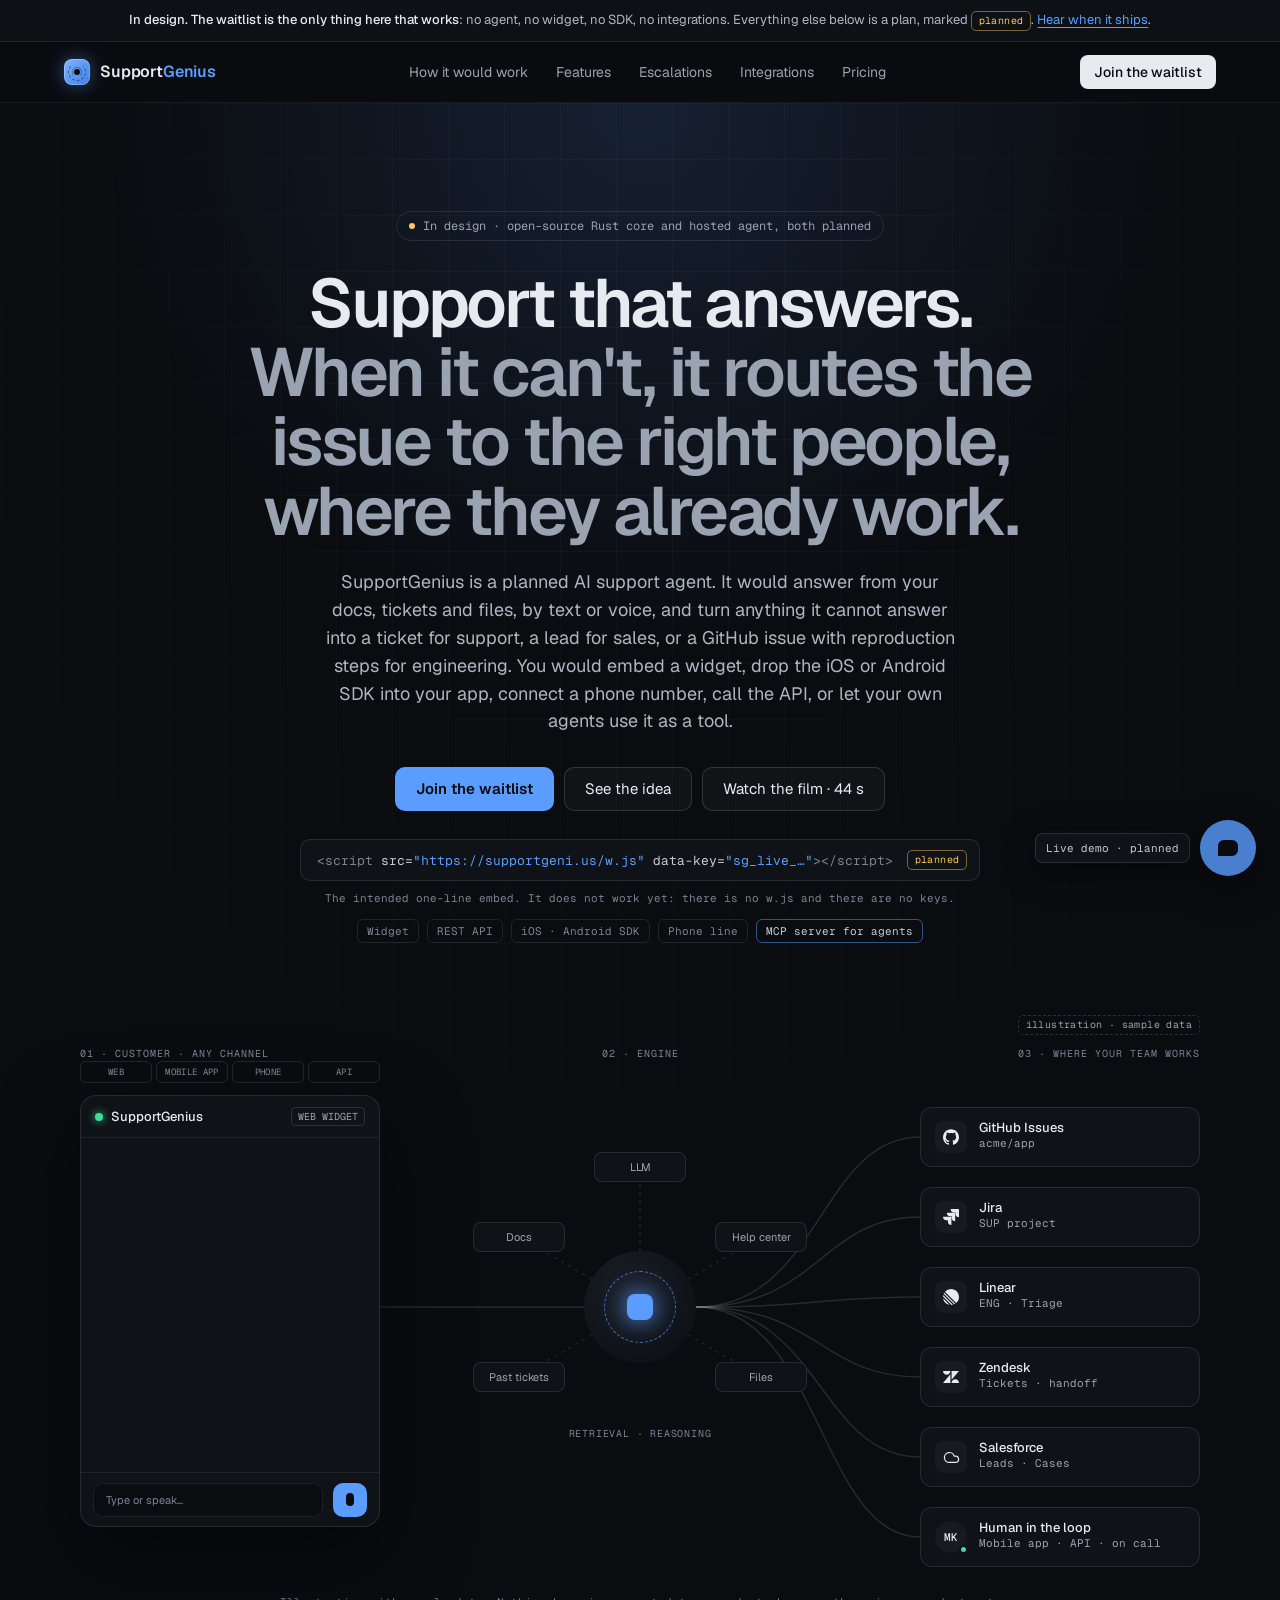
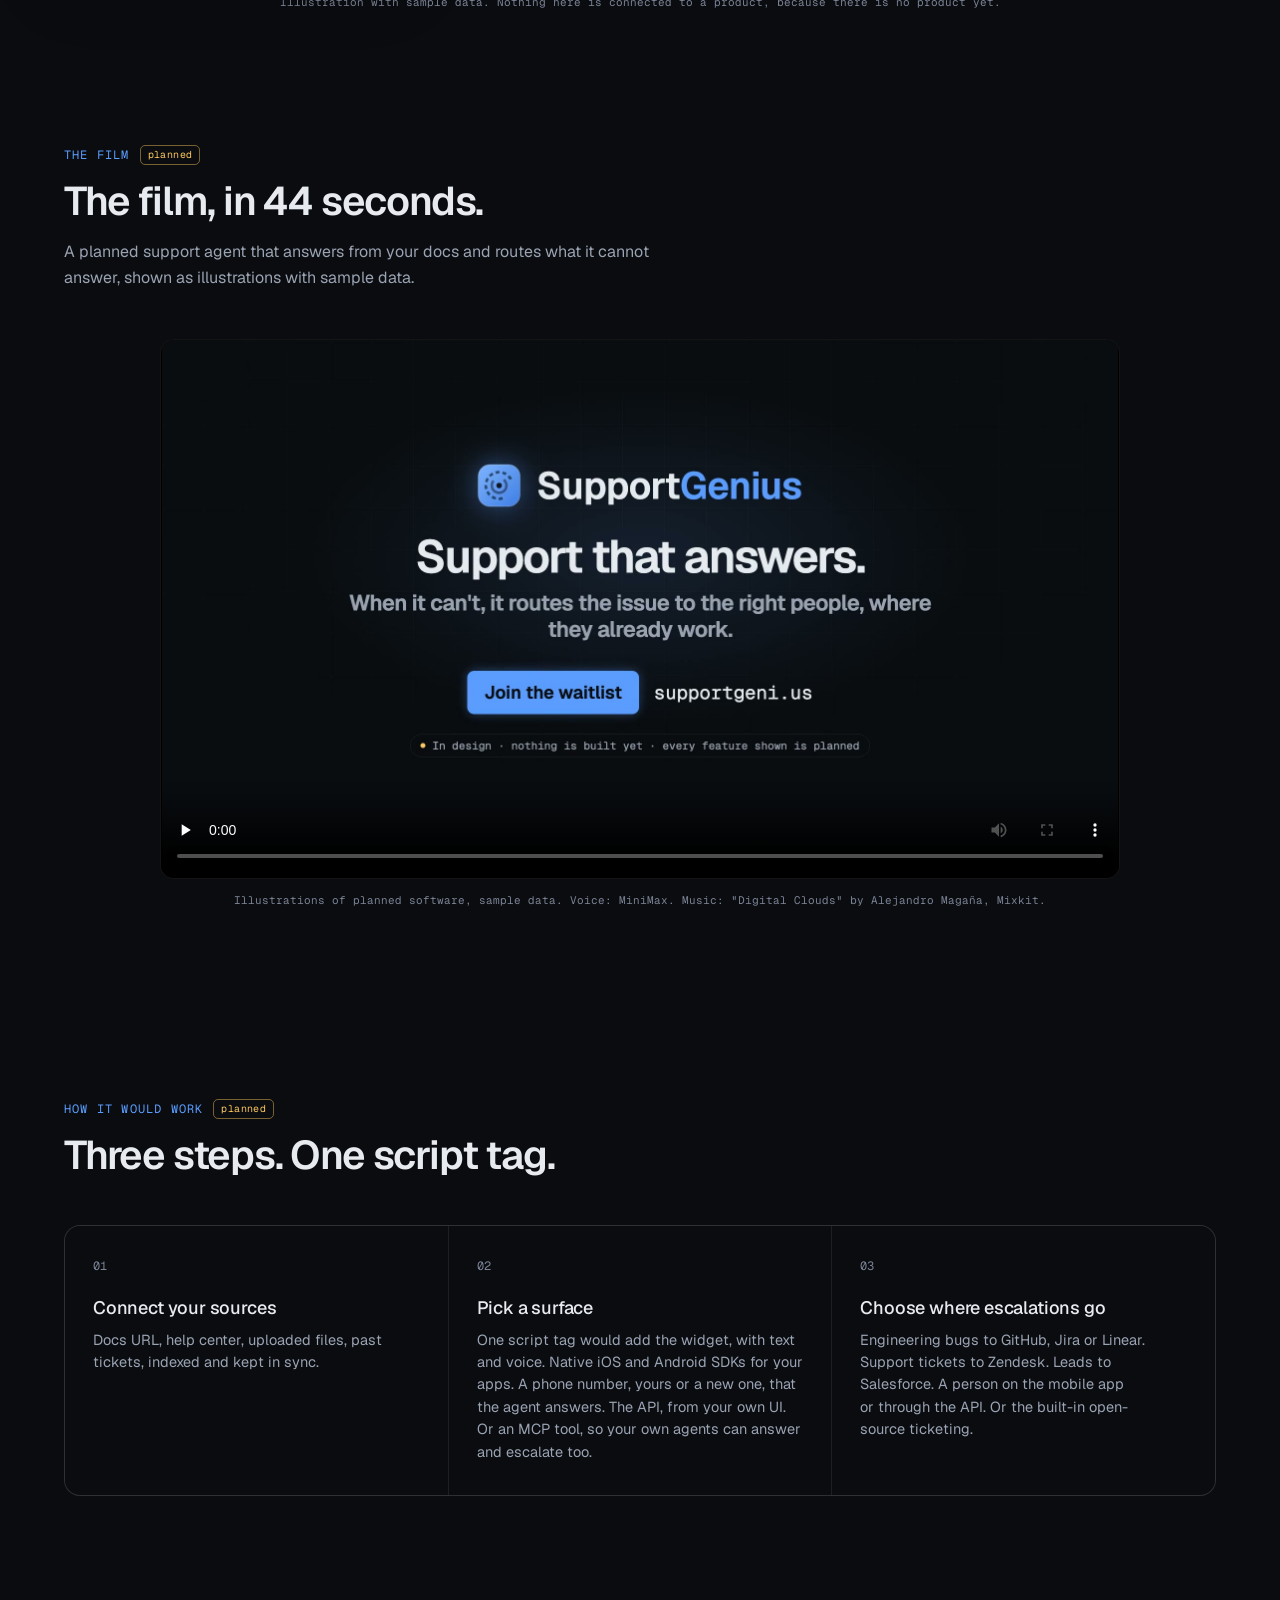
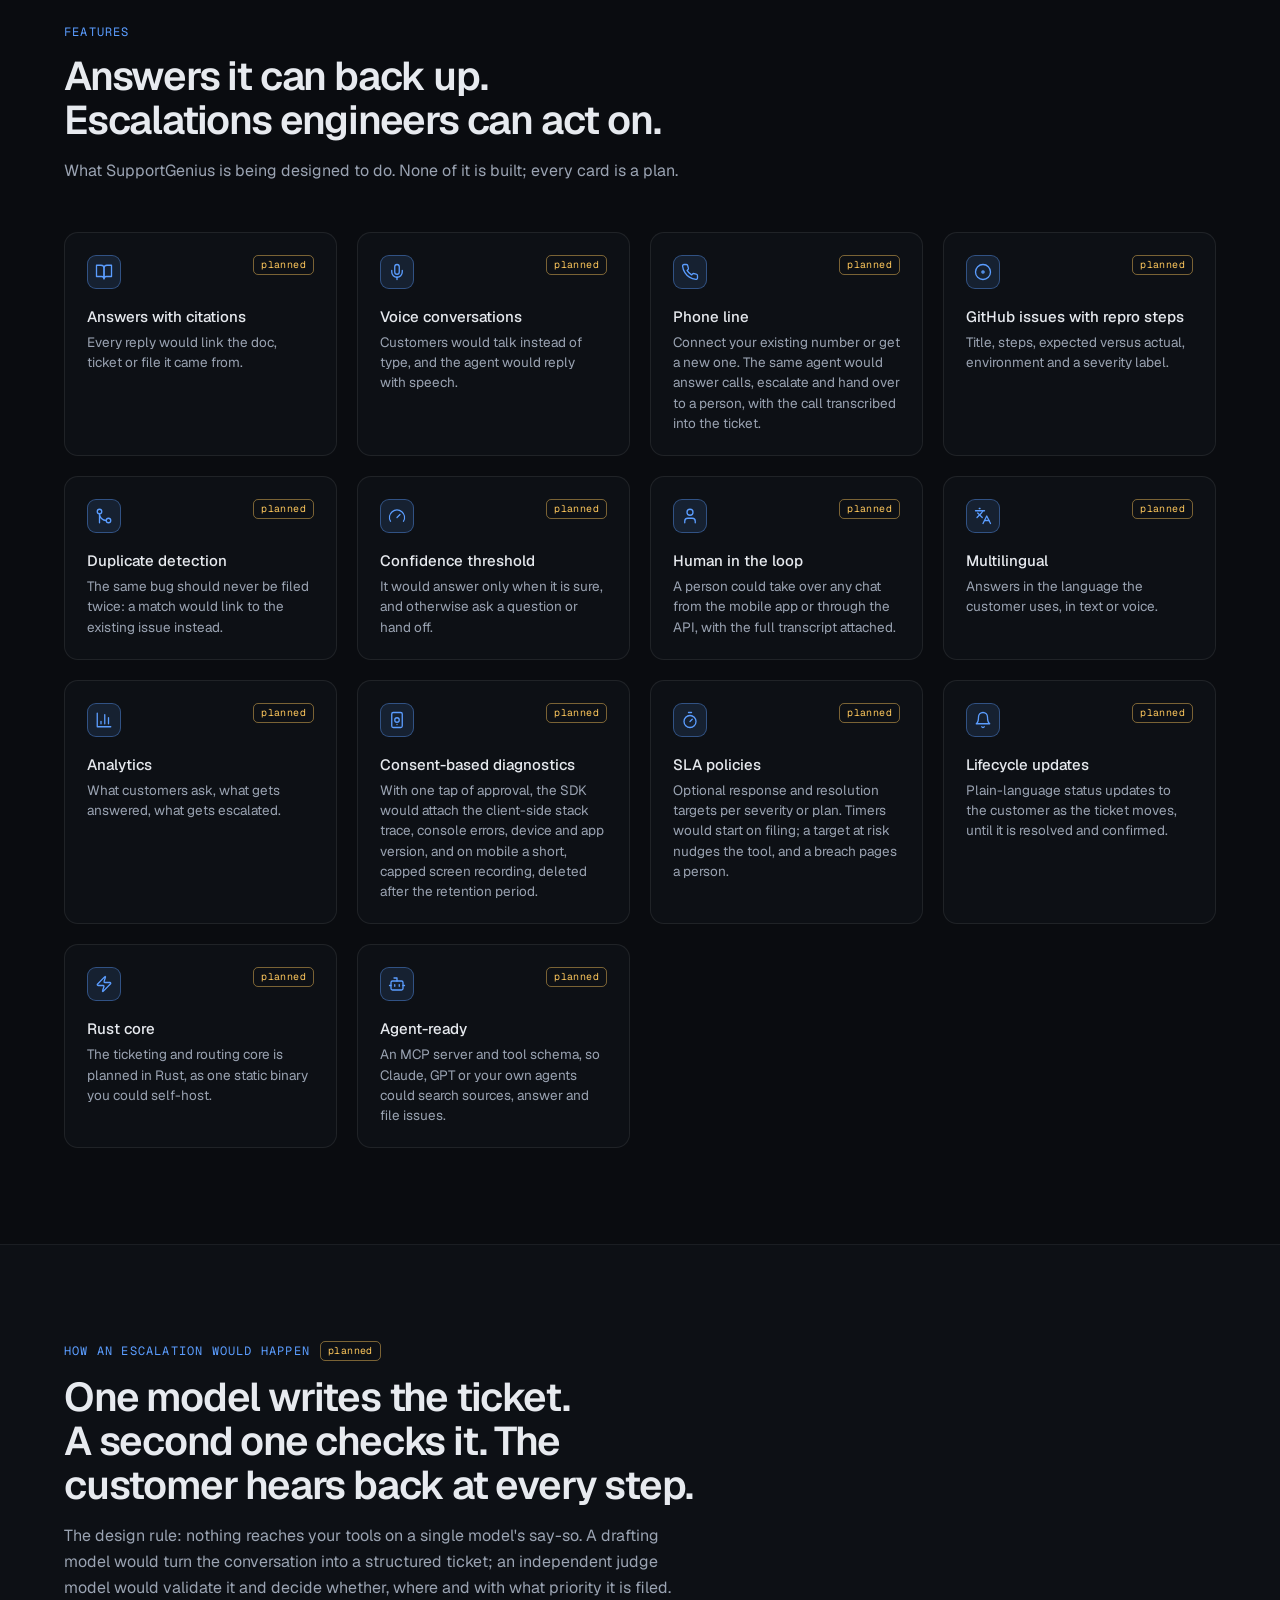
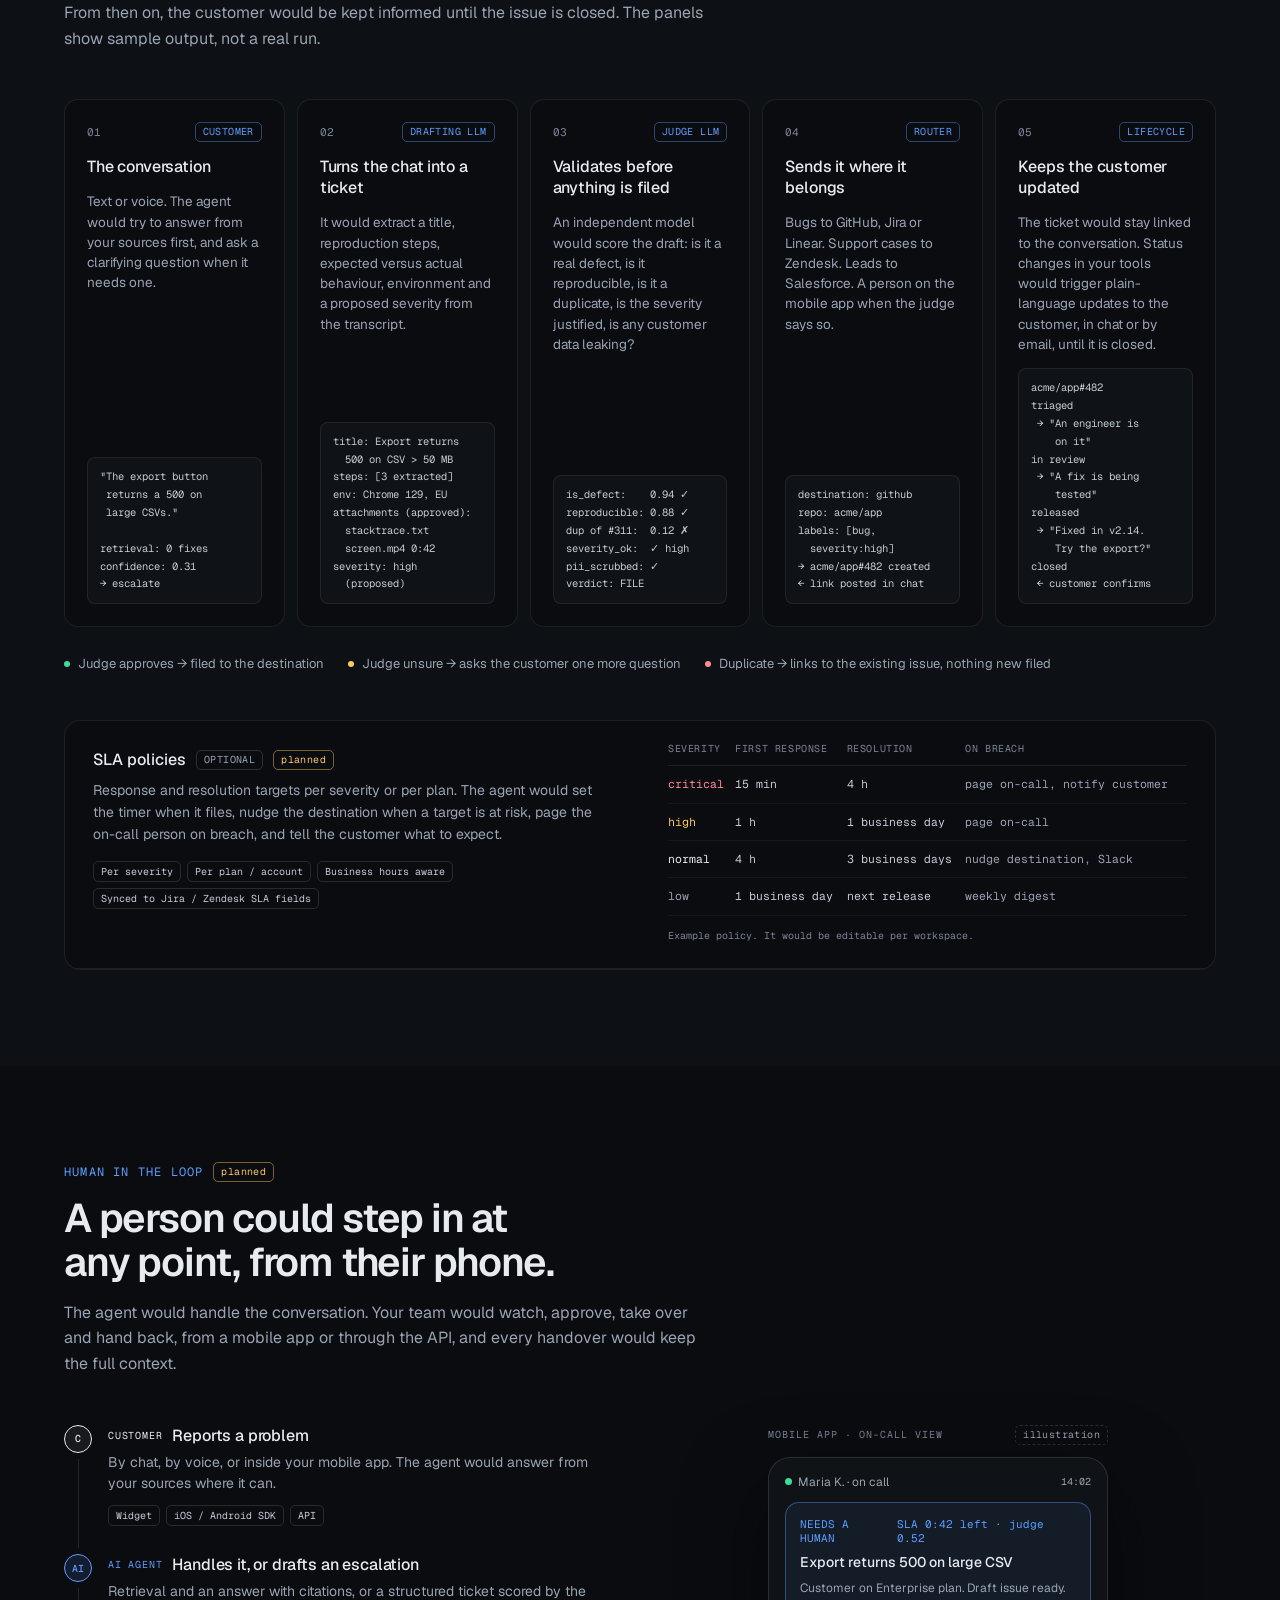
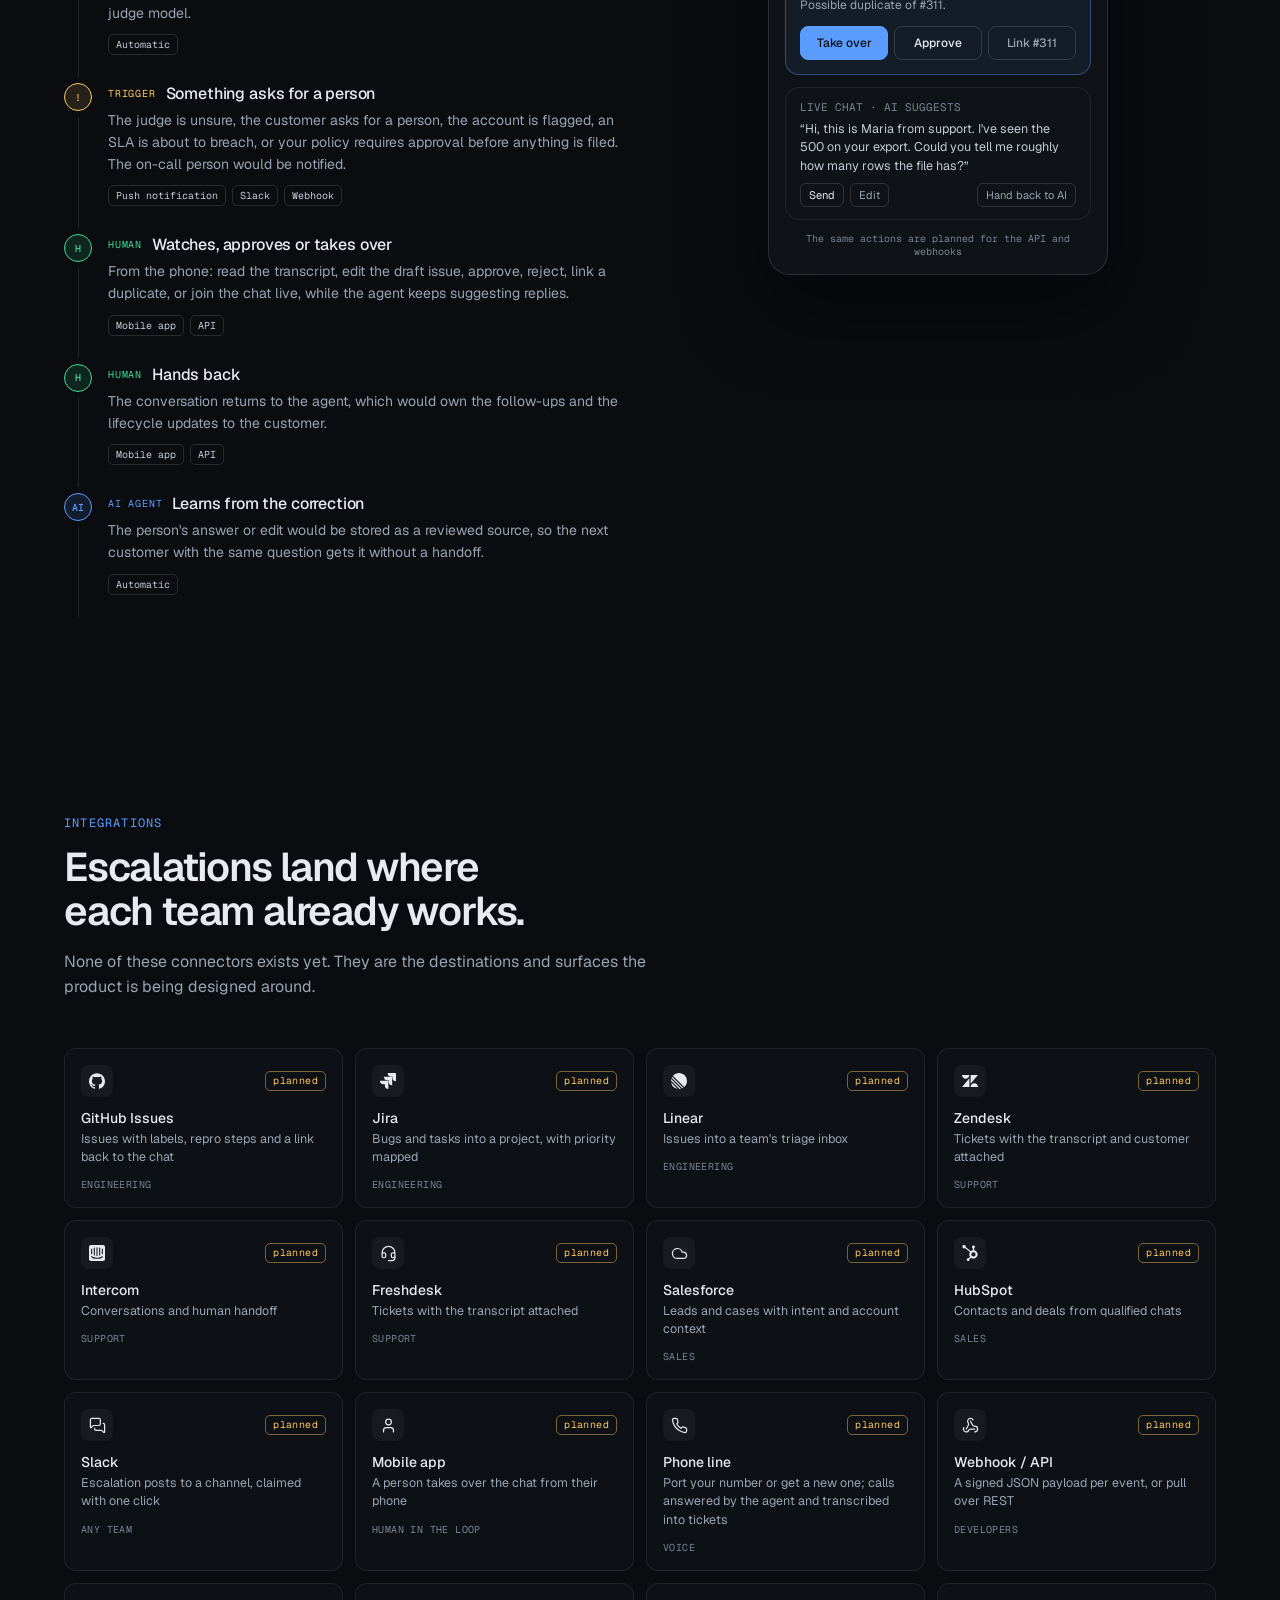
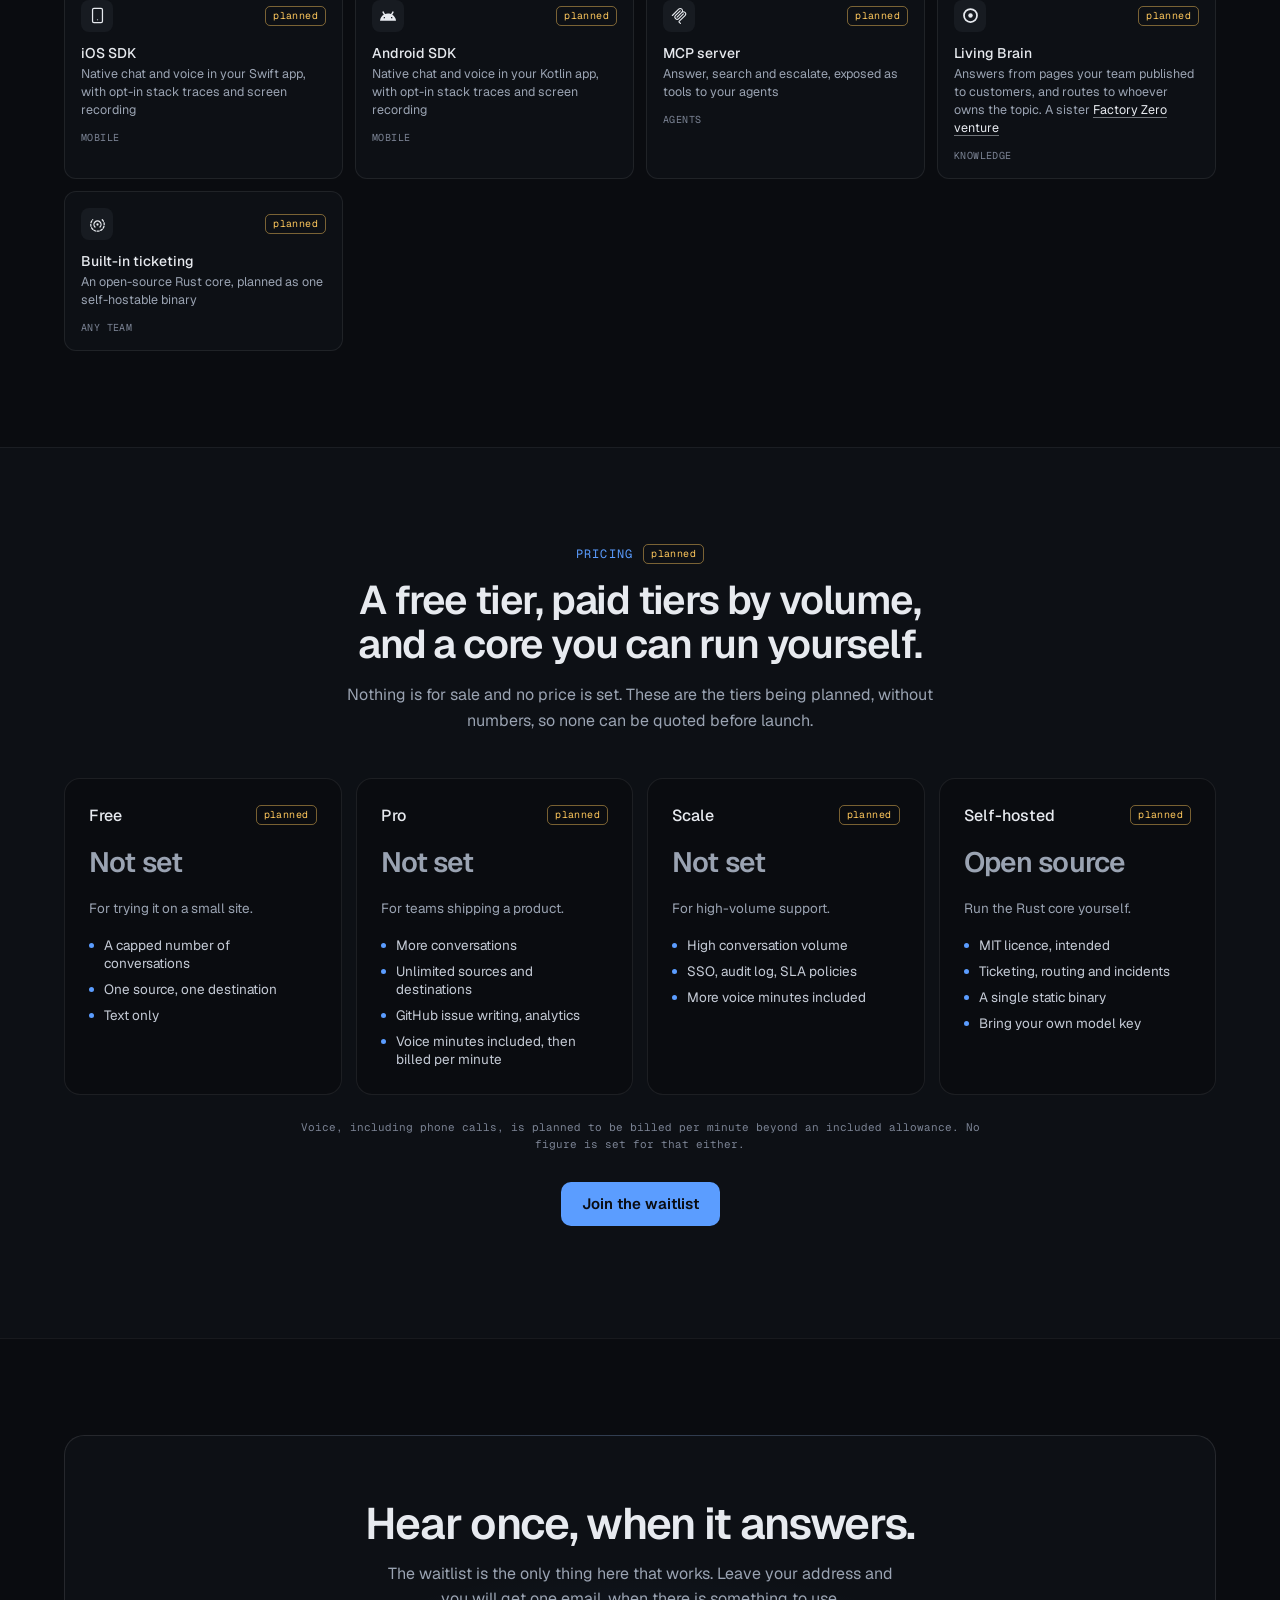
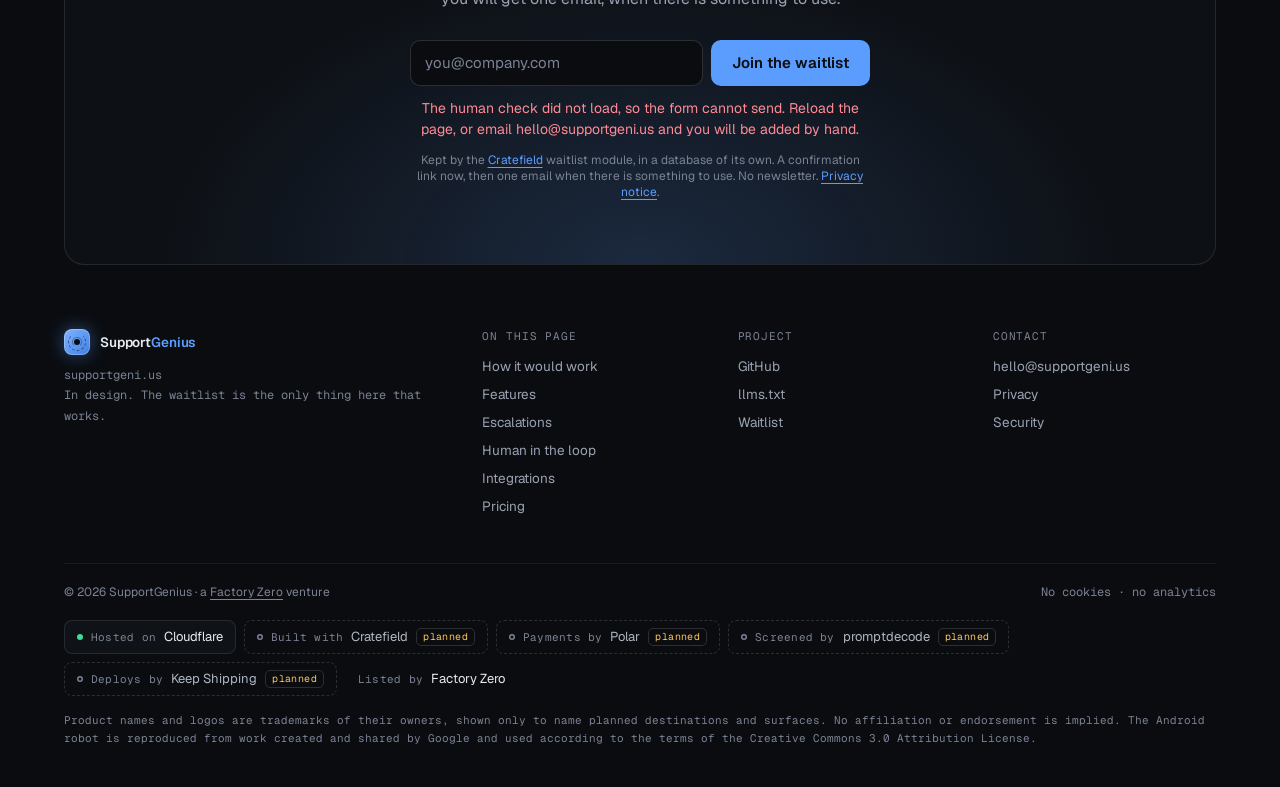
==== commit f1b842a8: "Merge branch 'main' into fonts-privacy" ====
--- a/index.html
+++ b/index.html
@@ -29,9 +29,7 @@
 <link rel="icon" href="/assets/favicon.svg" type="image/svg+xml">
 <link rel="apple-touch-icon" href="/assets/apple-touch-icon.png">
 <link rel="manifest" href="/site.webmanifest">
-<link rel="preconnect" href="https://fonts.googleapis.com">
-<link rel="preconnect" href="https://fonts.gstatic.com" crossorigin>
-<link href="https://fonts.googleapis.com/css2?family=Geist:wght@400;500;600&amp;family=Geist+Mono:wght@400;500&amp;display=swap" rel="stylesheet">
+<link rel="preload" href="/assets/fonts/geist-v1.8.1-latin.woff2" as="font" type="font/woff2" crossorigin>
 <link rel="stylesheet" href="/assets/supportgenius.css">
 <script src="/assets/supportgenius.js" defer></script>
 
@@ -777,6 +775,7 @@
       <h2 id="f-contact">CONTACT</h2>
       <ul>
         <li><a href="mailto:hello@supportgeni.us">hello@supportgeni.us</a></li>
+        <li><a href="/privacy">Privacy</a></li>
         <li><a href="/.well-known/security.txt">Security</a></li>
       </ul>
     </nav>
--- a/assets/supportgenius.css
+++ b/assets/supportgenius.css
@@ -5,6 +5,13 @@
    deliberate change is --mute: the canvas used #6b7382, which is 4.1:1 on the
    page background and fails WCAG AA for the small mono labels it is used on.
    #7b8394 is 5.1:1 and reads the same. */
+
+/* Typefaces: self-hosted Latin subsets of Geist and Geist Mono (variable
+   fonts, limited to the weights the site uses: Geist 400-600, Geist Mono
+   400-500). SIL Open Font License 1.1; the licence text is beside the files
+   in assets/fonts/. Nothing loads from a third party. */
+@font-face { font-family: 'Geist'; font-style: normal; font-weight: 400 600; font-display: swap; src: url(/assets/fonts/geist-v1.8.1-latin.woff2) format('woff2'); unicode-range: U+0000-00FF, U+0131, U+0152-0153, U+02C6, U+02DA, U+02DC, U+2000-206F, U+2074, U+20AC, U+2122, U+2190-2199, U+2212, U+2215, U+FEFF, U+FFFD; }
+@font-face { font-family: 'Geist Mono'; font-style: normal; font-weight: 400 500; font-display: swap; src: url(/assets/fonts/geist-mono-v1.8.1-latin.woff2) format('woff2'); unicode-range: U+0000-00FF, U+0131, U+0152-0153, U+02C6, U+02DA, U+02DC, U+2000-206F, U+2074, U+20AC, U+2122, U+2190-2199, U+2212, U+2215, U+FEFF, U+FFFD; }
 
 :root {
   --bg: #0a0c10;
@@ -754,3 +761,16 @@
   }
   .stage .pkt { display: none; }
 }
+
+/* ------------------------------------------------------------------ legal
+   /privacy: a plain reading column. Headings and lists only; no new chrome. */
+.legal { max-width: 760px; padding-top: 64px; padding-bottom: 32px; font-size: 15px; line-height: 1.65; color: var(--soft); }
+.legal h1 { font-size: clamp(30px, 5vw, 44px); letter-spacing: -.03em; font-weight: 600; line-height: 1.1; margin: 20px 0 12px; color: var(--ink); text-wrap: balance; }
+.legal h2 { font-size: 18px; font-weight: 600; letter-spacing: -.01em; margin: 40px 0 10px; color: var(--ink); }
+.legal p, .legal ul { margin: 0 0 14px; }
+.legal ul { padding-left: 20px; }
+.legal li { margin-bottom: 8px; }
+.legal a { color: var(--acc); text-decoration: underline; text-underline-offset: 3px; }
+.legal code { font-size: 13px; color: var(--code); }
+.legal .note { display: block; margin-bottom: 28px; }
+.legal .eyebrow { margin: 0; }
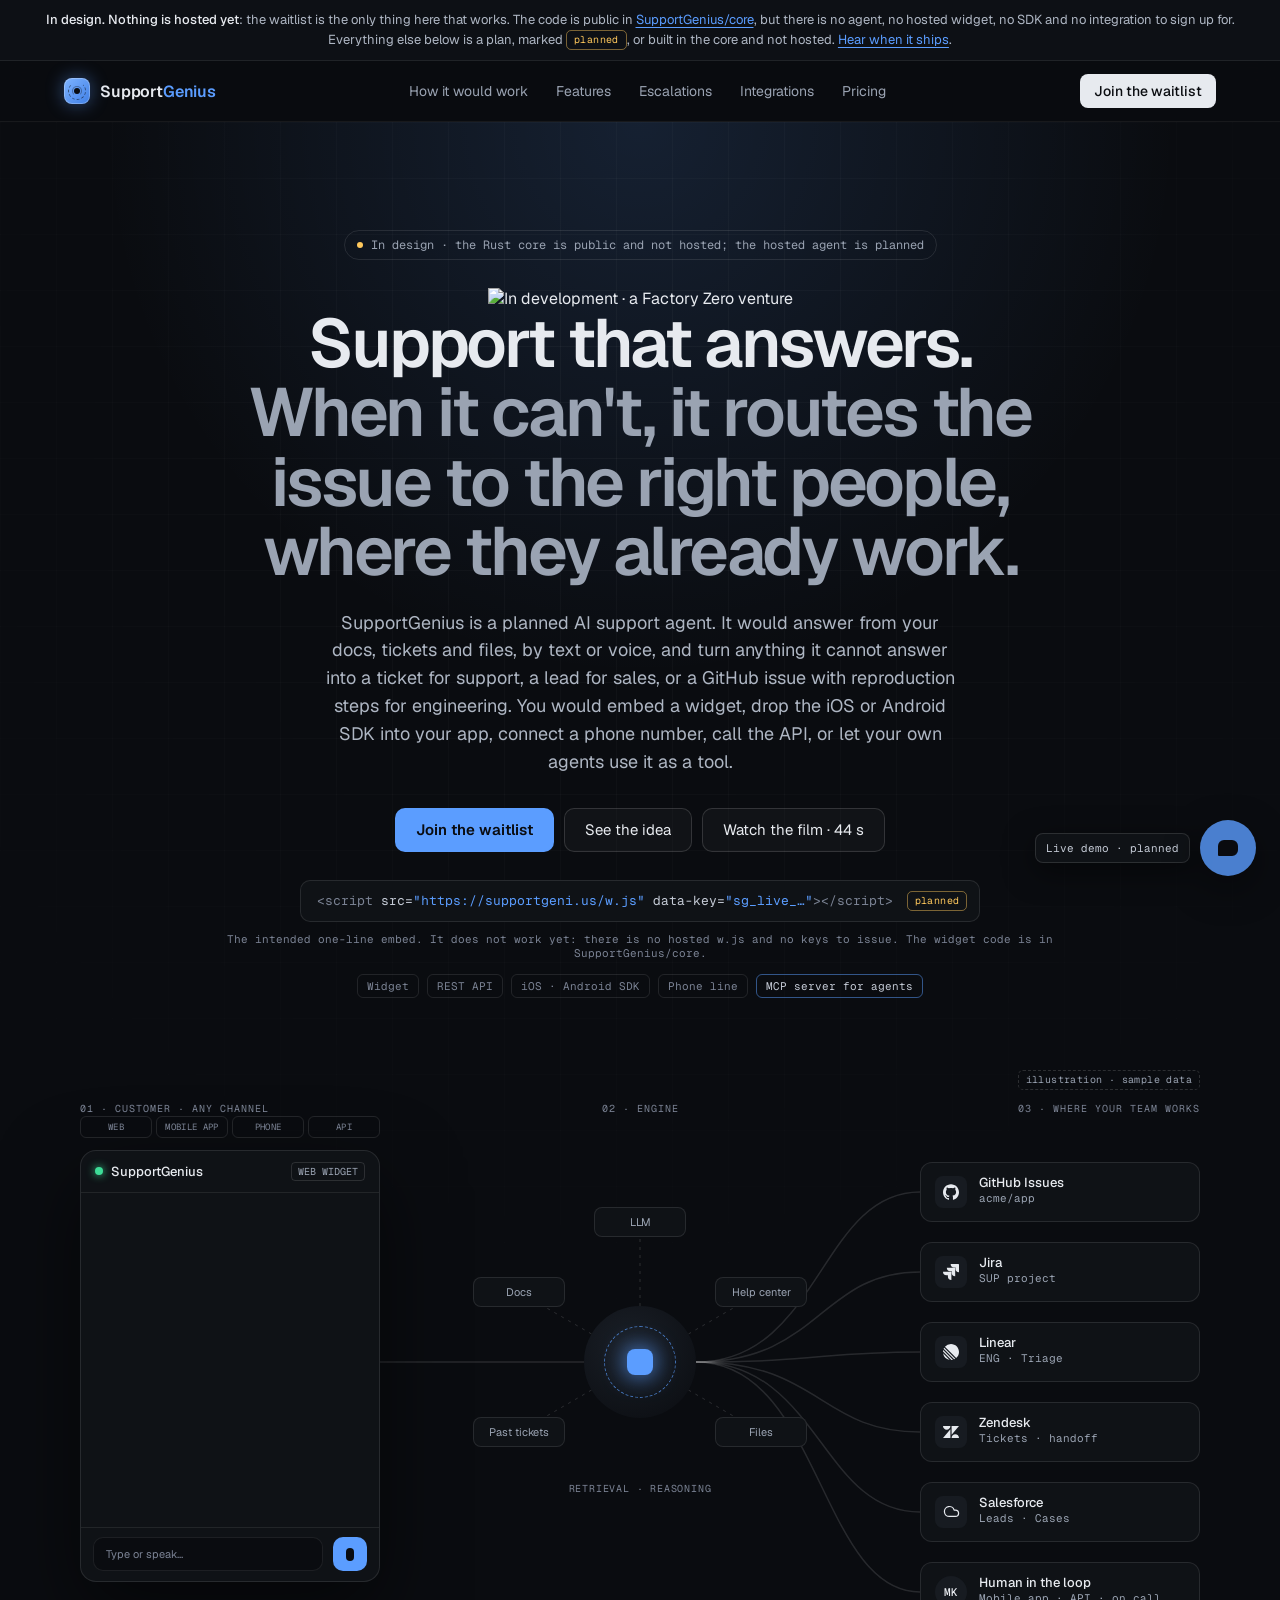
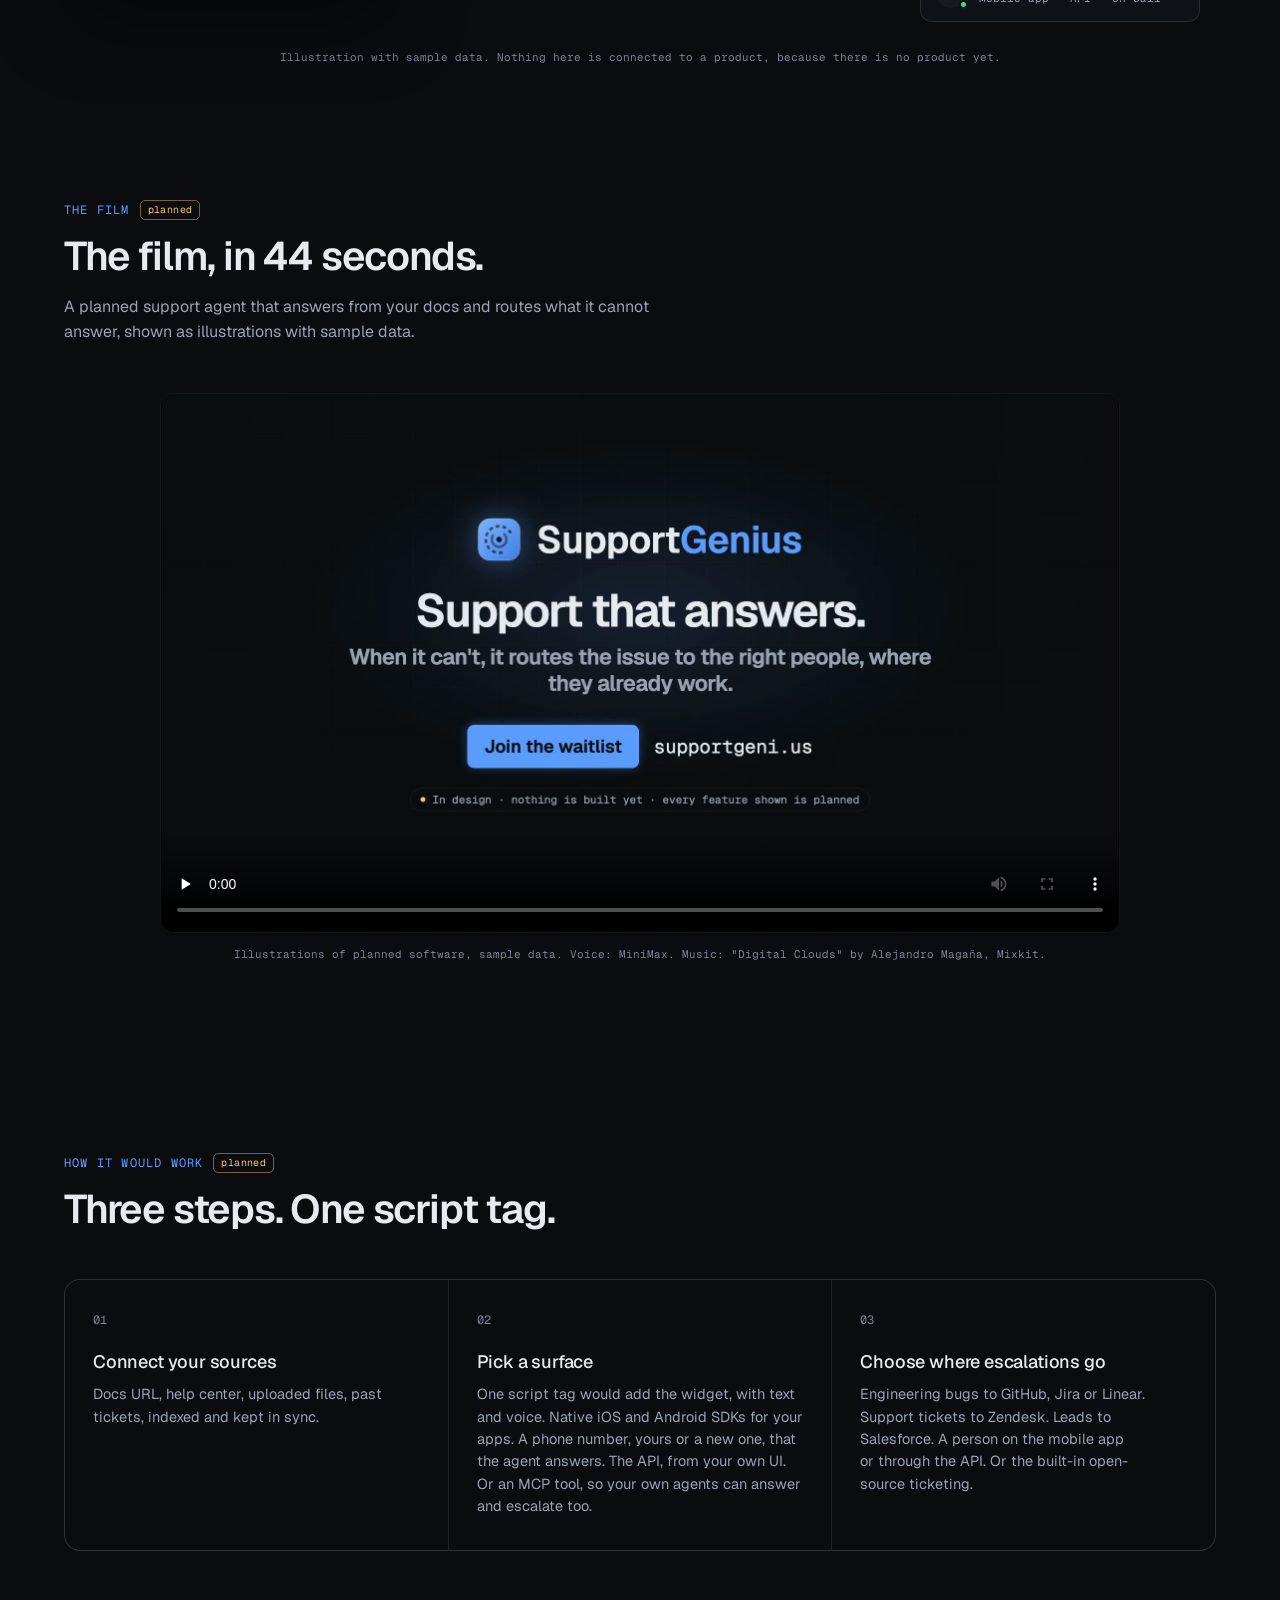
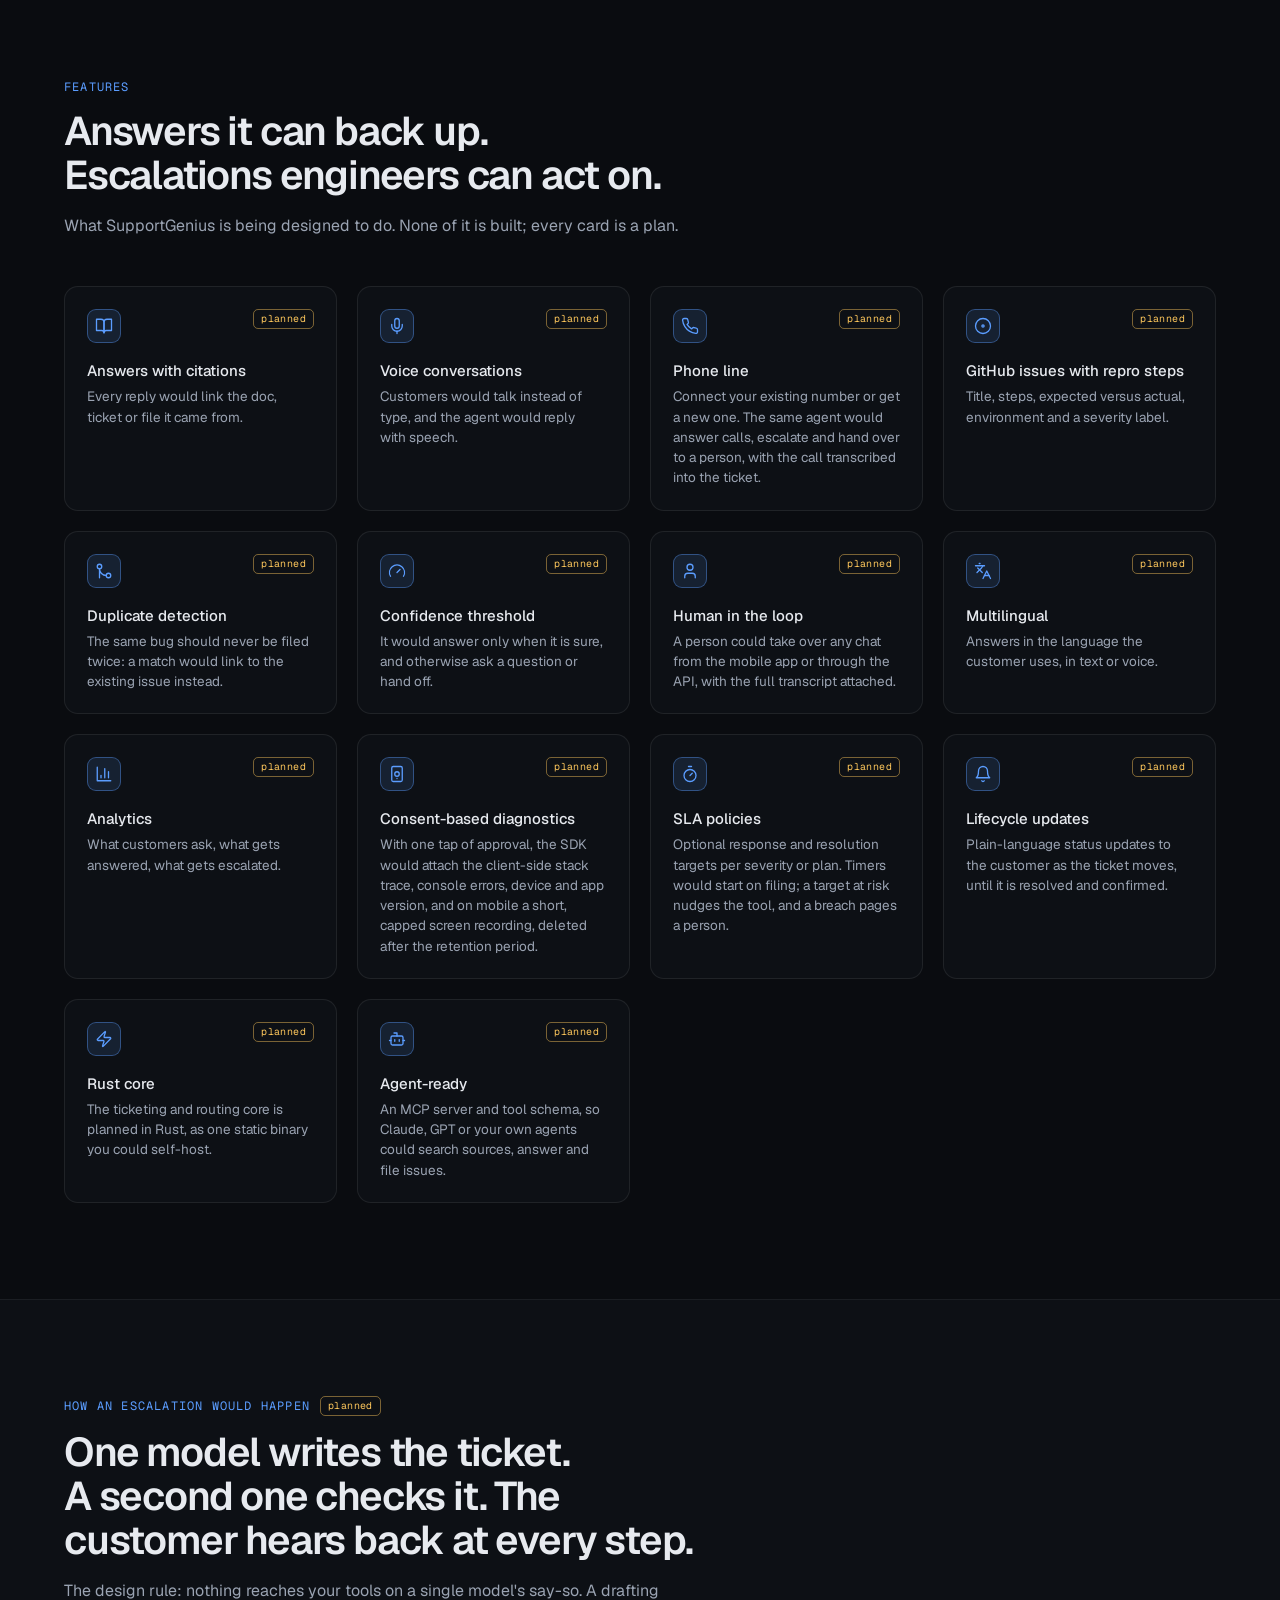
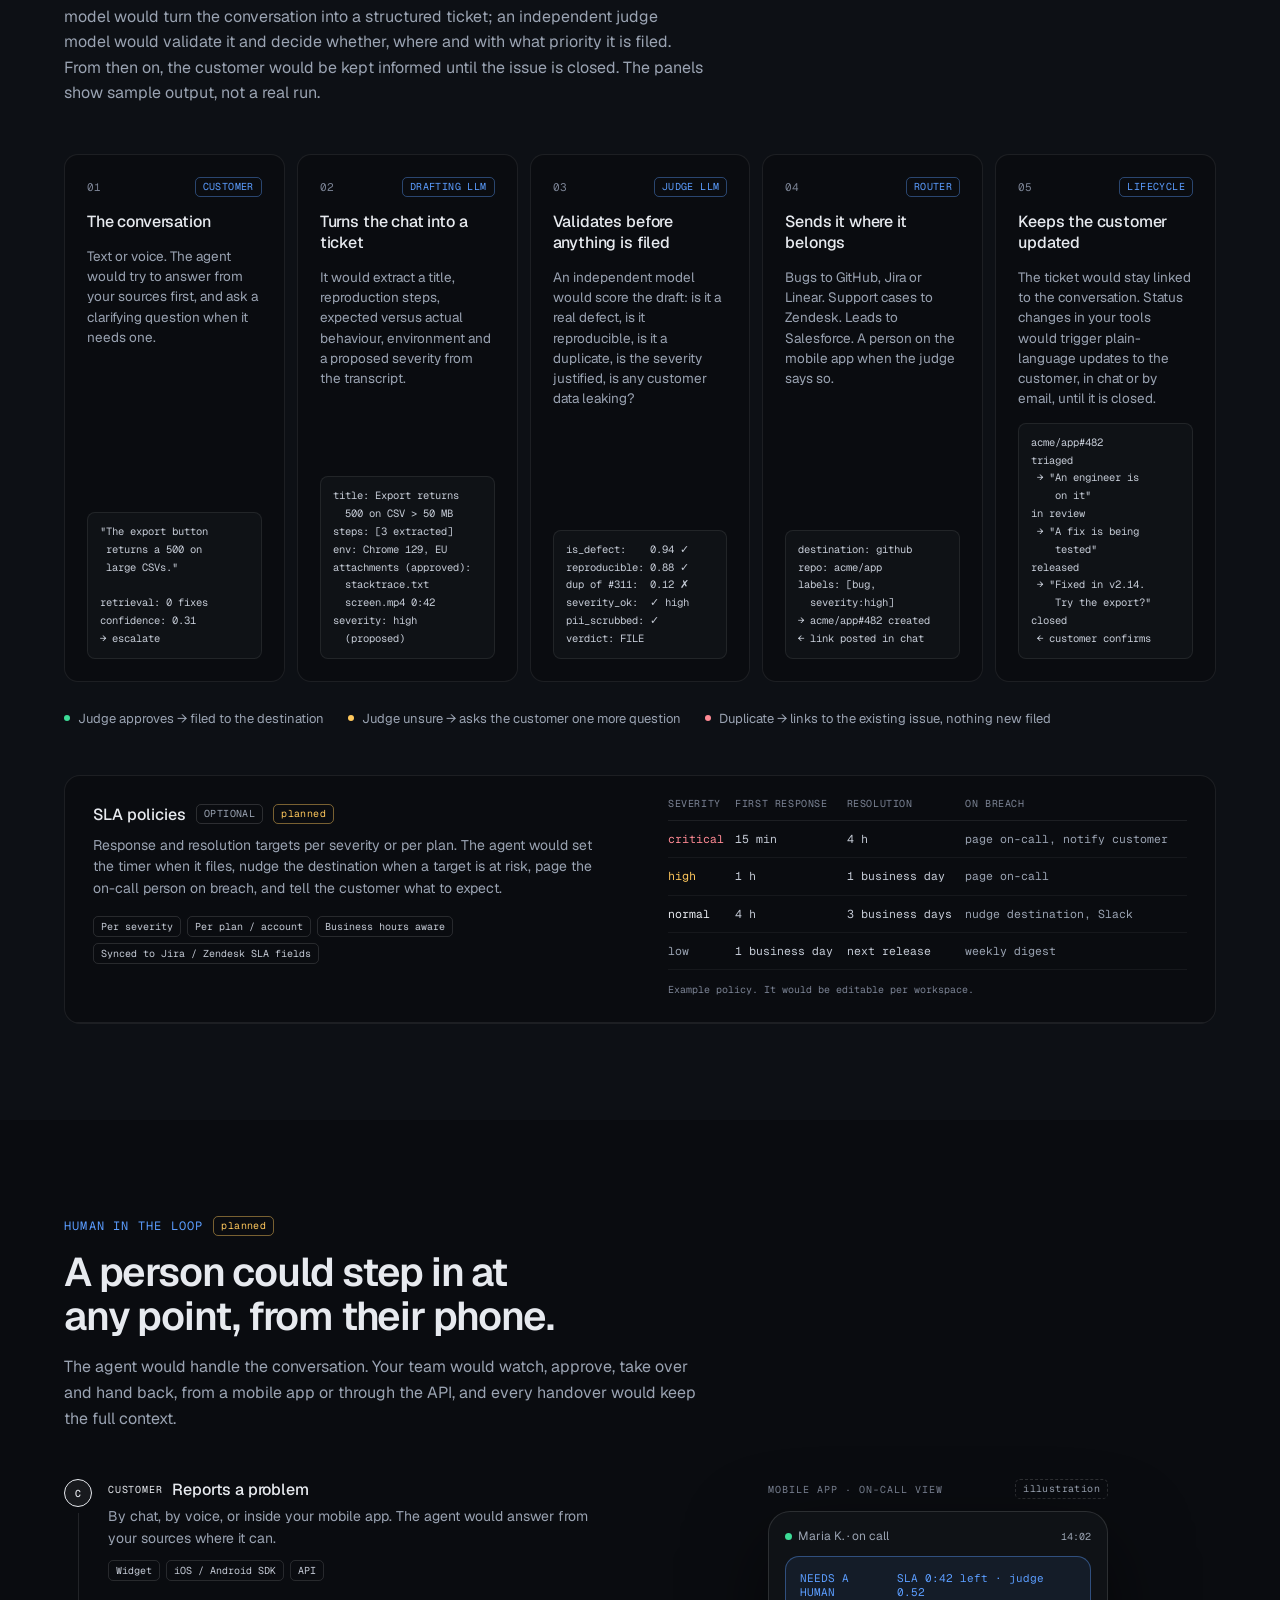
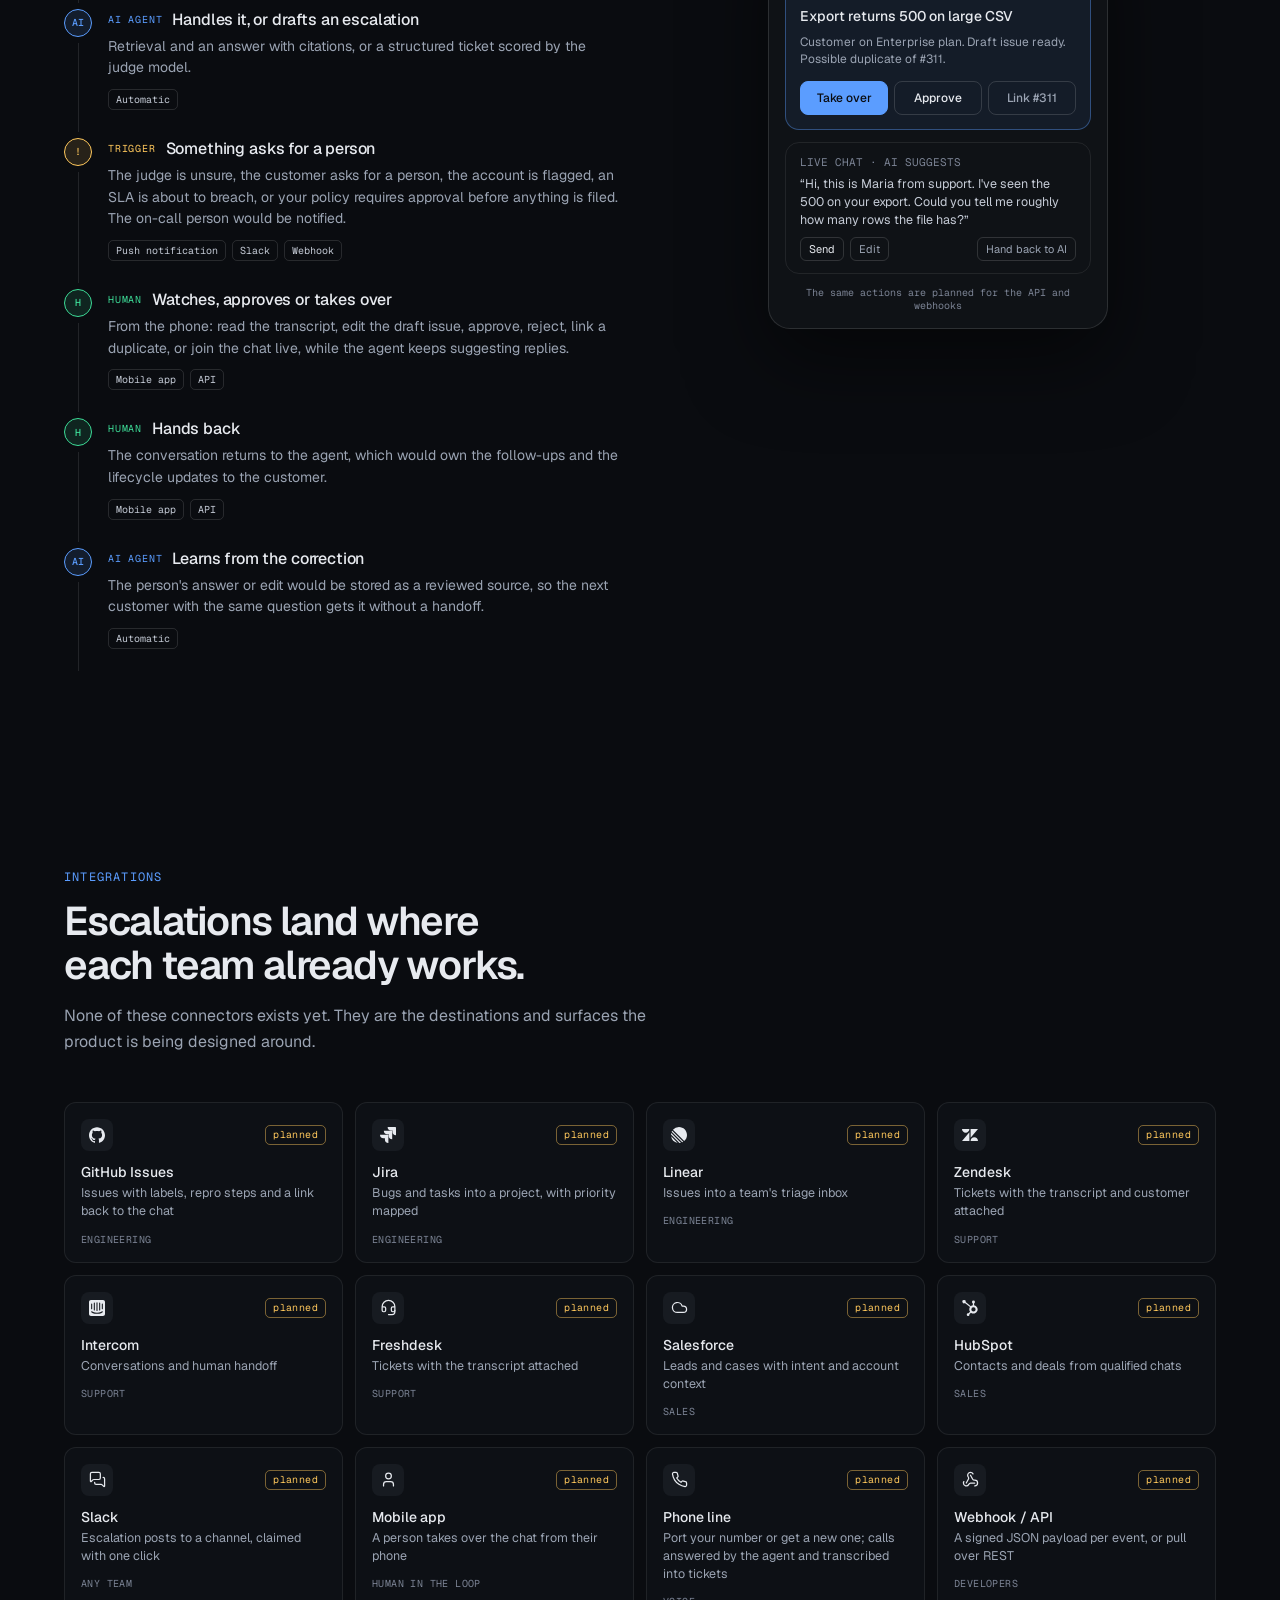
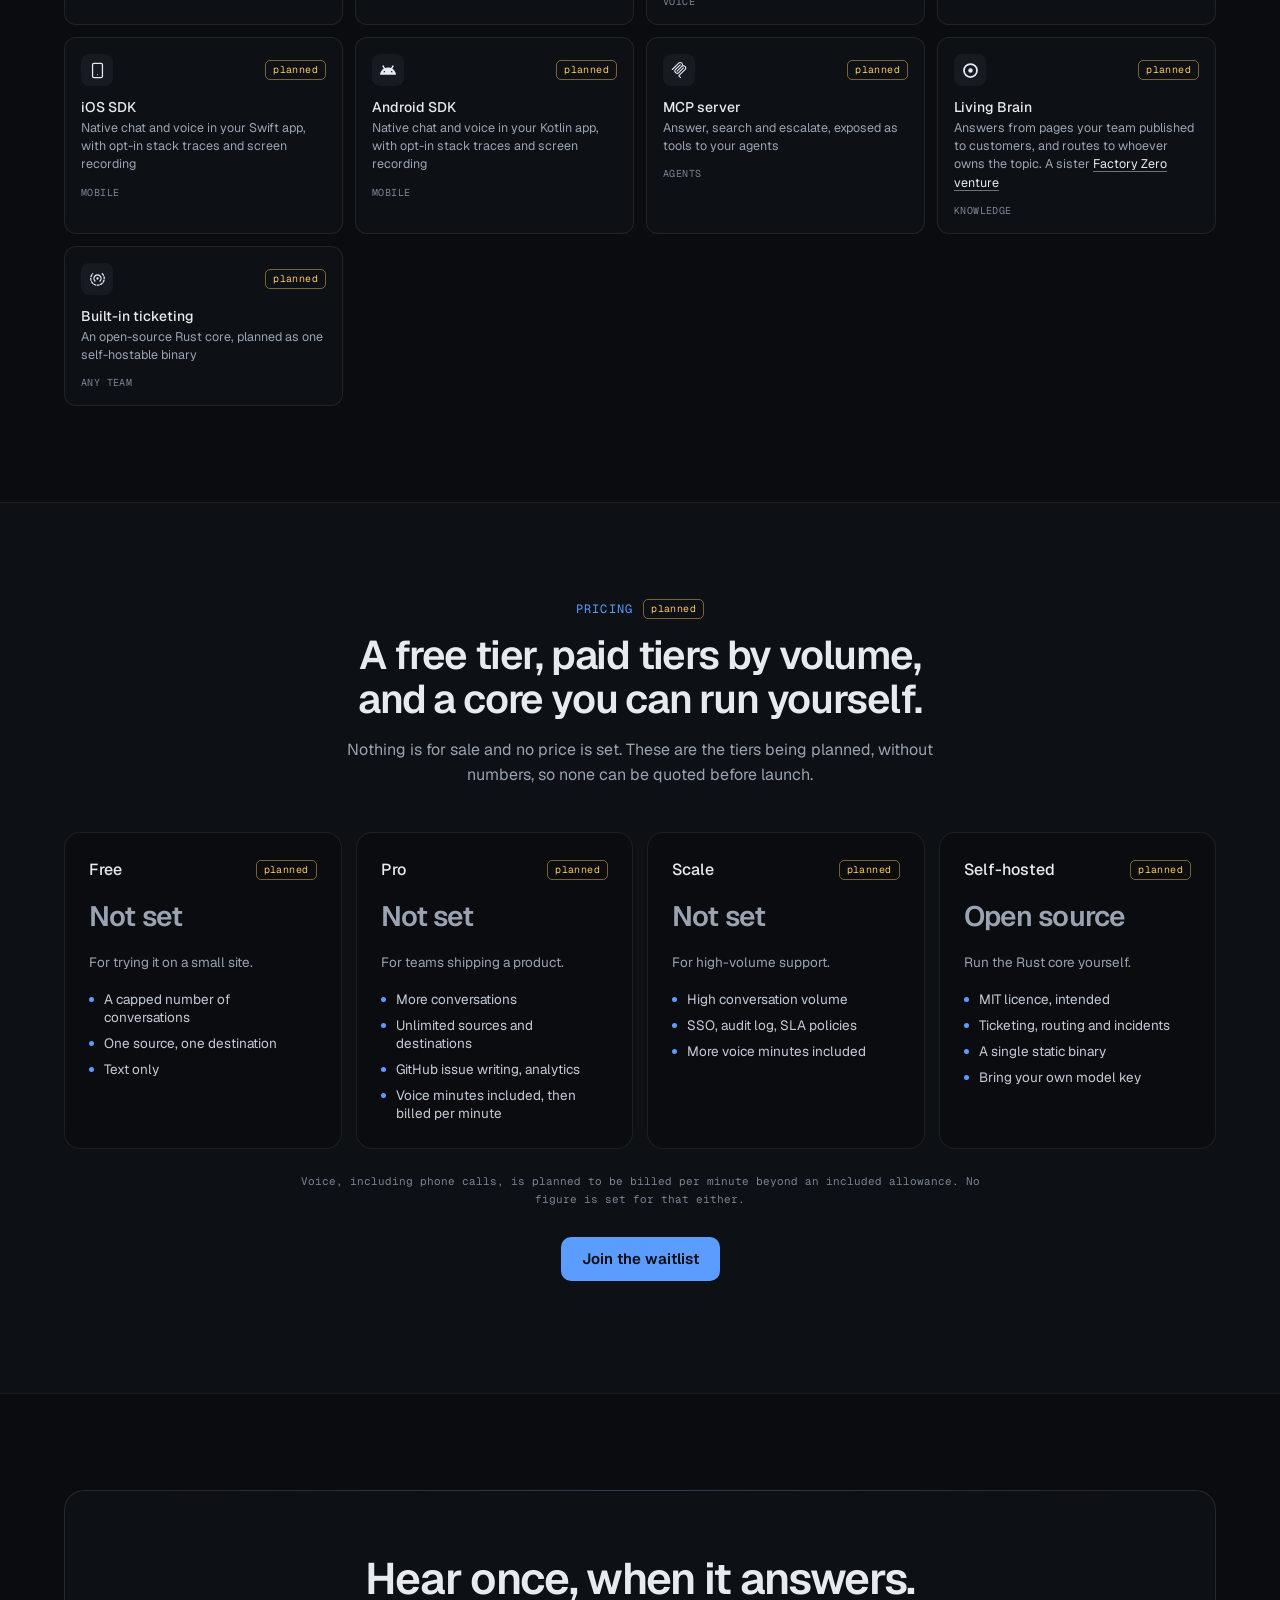
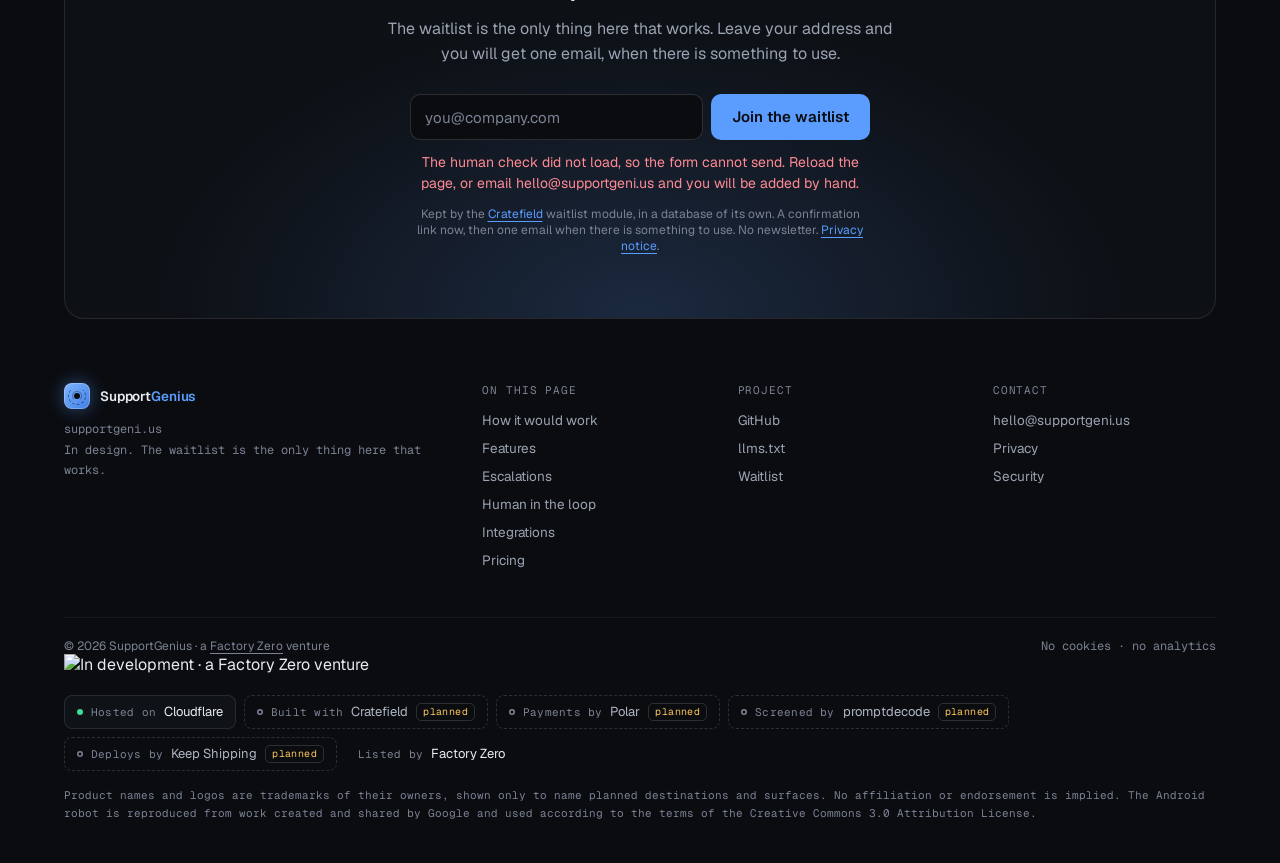
==== commit d5d11081: "Copy: match the site to what ships today; Factory Zero status badge Co-authored-by: Colonizer Settle" ====
--- a/index.html
+++ b/index.html
@@ -118,8 +118,8 @@
 </svg>
 
 <p class="banner">
-  <strong>In design. The waitlist is the only thing here that works</strong>: no agent, no widget, no SDK, no integrations.
-  Everything else below is a plan, marked <span class="chip chip--planned">planned</span>.
+  <strong>In design. Nothing is hosted yet</strong>: the waitlist is the only thing here that works. The code is public in <a href="https://github.com/SupportGenius/core">SupportGenius/core</a>, but there is no agent, no hosted widget, no SDK and no integration to sign up for.
+  Everything else below is a plan, marked <span class="chip chip--planned">planned</span>, or built in the core and not hosted.
   <a href="#waitlist">Hear when it ships</a>.
 </p>
 
@@ -144,7 +144,7 @@
   <div class="hero__glow"></div>
   <div class="hero__grid"></div>
   <div class="hero__copy">
-    <p class="pill">In design · open-source Rust core and hosted agent, both planned</p>
+    <p class="pill">In design · the Rust core is public and not hosted; the hosted agent is planned</p> <a href="https://factory0.ventures/ventures/supportgenius/"><img src="https://factory0.ventures/badge/supportgenius.svg" alt="In development · a Factory Zero venture" height="22"></a>
     <h1 id="hero-title">Support that answers.<br><span>When it can't, it routes the issue to the right people, where they already work.</span></h1>
     <p class="hero__lede">SupportGenius is a planned AI support agent. It would answer from your docs, tickets and files, by text or voice, and turn anything it cannot answer into a ticket for support, a lead for sales, or a GitHub issue with reproduction steps for engineering. You would embed a widget, drop the iOS or Android SDK into your app, connect a phone number, call the API, or let your own agents use it as a tool.</p>
     <div class="hero__ctas">
@@ -156,7 +156,7 @@
       <code><span class="t">&lt;script</span> src=<span class="v">"https://supportgeni.us/w.js"</span> data-key=<span class="v">"sg_live_…"</span><span class="t">&gt;&lt;/script&gt;</span></code>
       <span class="chip chip--planned">planned</span>
     </div>
-    <p class="snippet__note">The intended one-line embed. It does not work yet: there is no w.js and there are no keys.</p>
+    <p class="snippet__note">The intended one-line embed. It does not work yet: there is no hosted w.js and no keys to issue. The widget code is in SupportGenius/core.</p>
     <ul class="surfaces" aria-label="Planned surfaces">
       <li>Widget</li>
       <li>REST API</li>
@@ -408,7 +408,7 @@
   <h2 class="h2 h2--tight" id="film-title">The film, in 44 seconds.</h2>
   <p class="lede">A planned support agent that answers from your docs and routes what it cannot answer, shown as illustrations with sample data.</p>
   <figure class="film">
-    <video controls playsinline preload="none" poster="/assets/films/supportgenius-poster.jpg" width="1920" height="1080" aria-label="A 44-second film of a planned support agent; every screen is an illustration with sample data, and nothing is built yet.">
+    <video controls playsinline preload="none" data-film="supportgenius-promo" poster="/assets/films/supportgenius-poster.jpg" width="1920" height="1080" aria-label="A 44-second film of a planned support agent; every screen is an illustration with sample data, and nothing is built yet.">
       <source src="/assets/films/supportgenius-promo.mp4" type="video/mp4">
       <p>Your browser cannot play this video. <a href="/assets/films/supportgenius-promo.mp4" download>Download the film (MP4)</a>.</p>
     </video>
@@ -781,6 +781,7 @@
     </nav>
   </div>
   <div class="foot__base"><span>© 2026 SupportGenius · a <a href="https://factory0.ventures" style="color:inherit;text-decoration:underline;text-underline-offset:3px">Factory Zero</a> venture</span><span class="mono">No cookies · no analytics</span></div>
+  <a href="https://factory0.ventures/ventures/supportgenius/"><img src="https://factory0.ventures/badge/supportgenius.svg" alt="In development · a Factory Zero venture" height="22"></a>
   <!-- built-with:start -->
   <ul class="built-with" aria-label="Built with">
     <li class="bw"><span class="bw__role">Hosted on</span> <a class="bw__name" href="https://www.cloudflare.com">Cloudflare</a></li>
